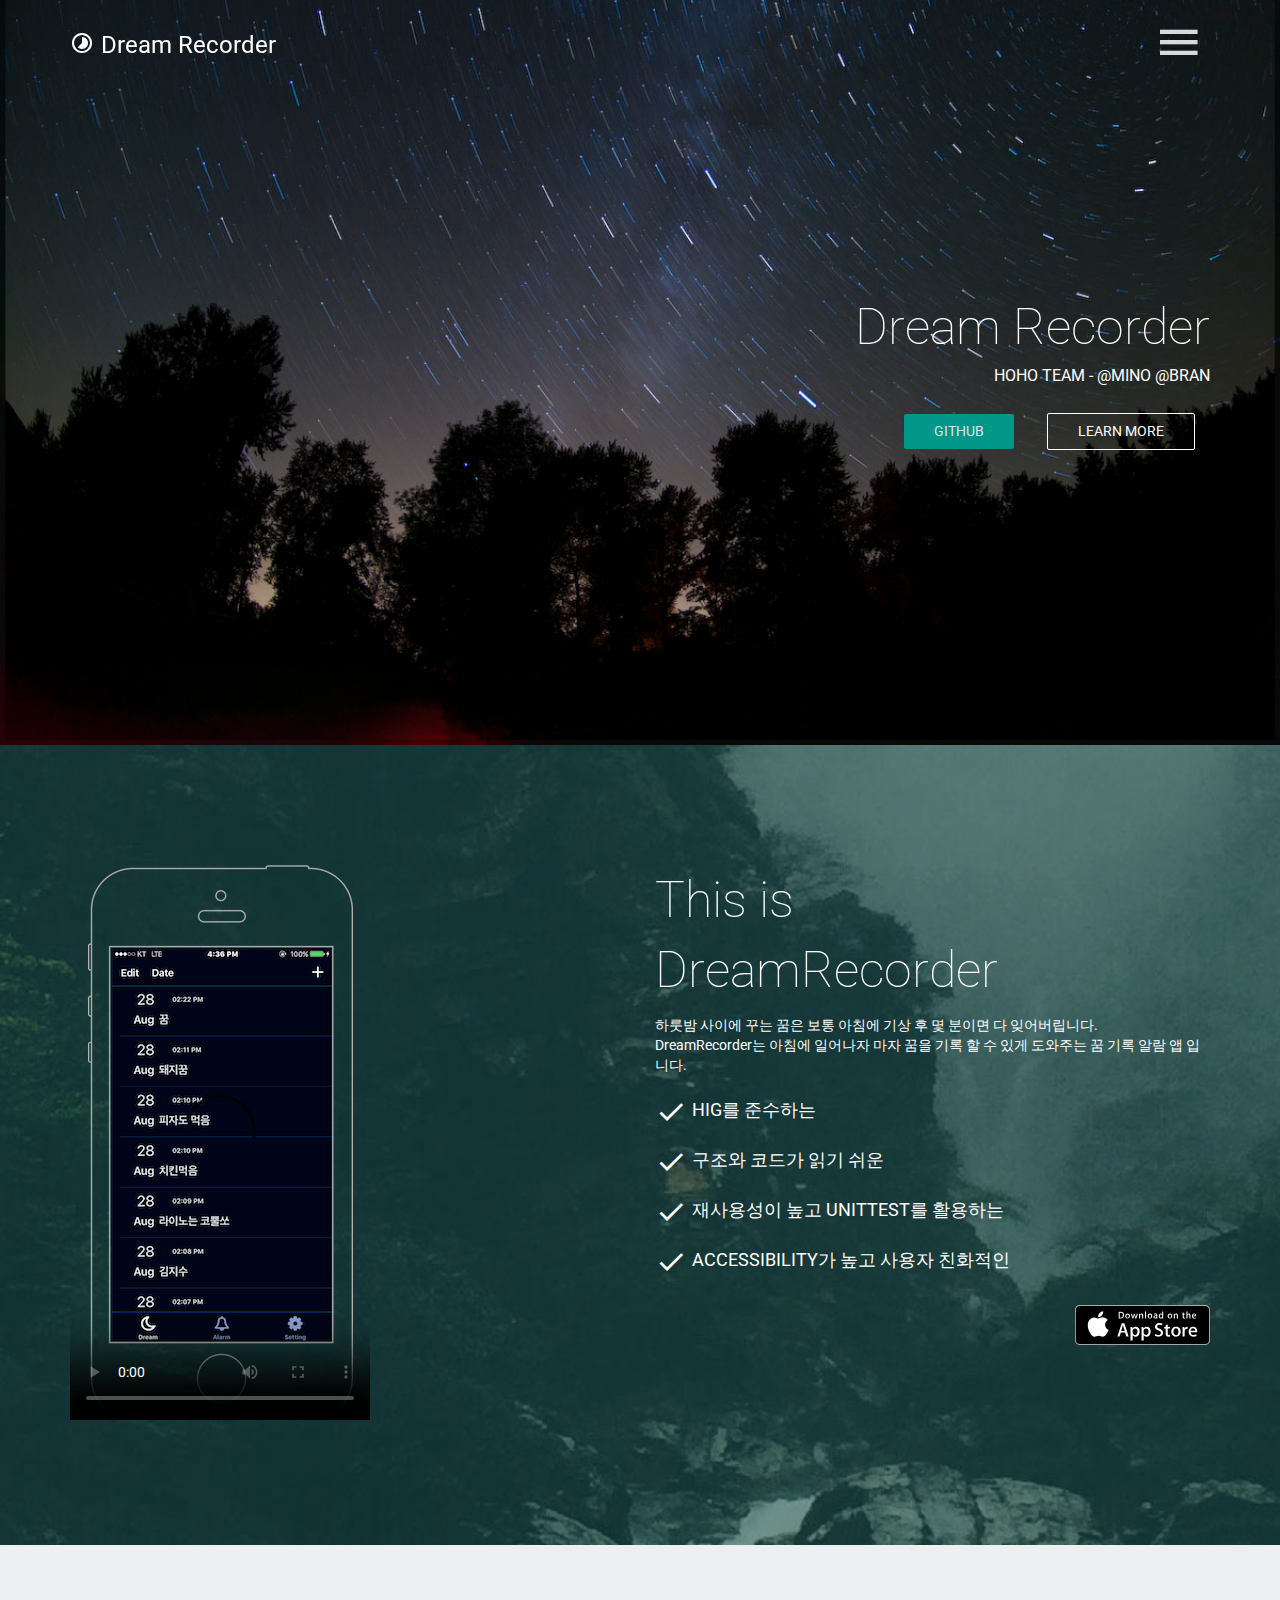
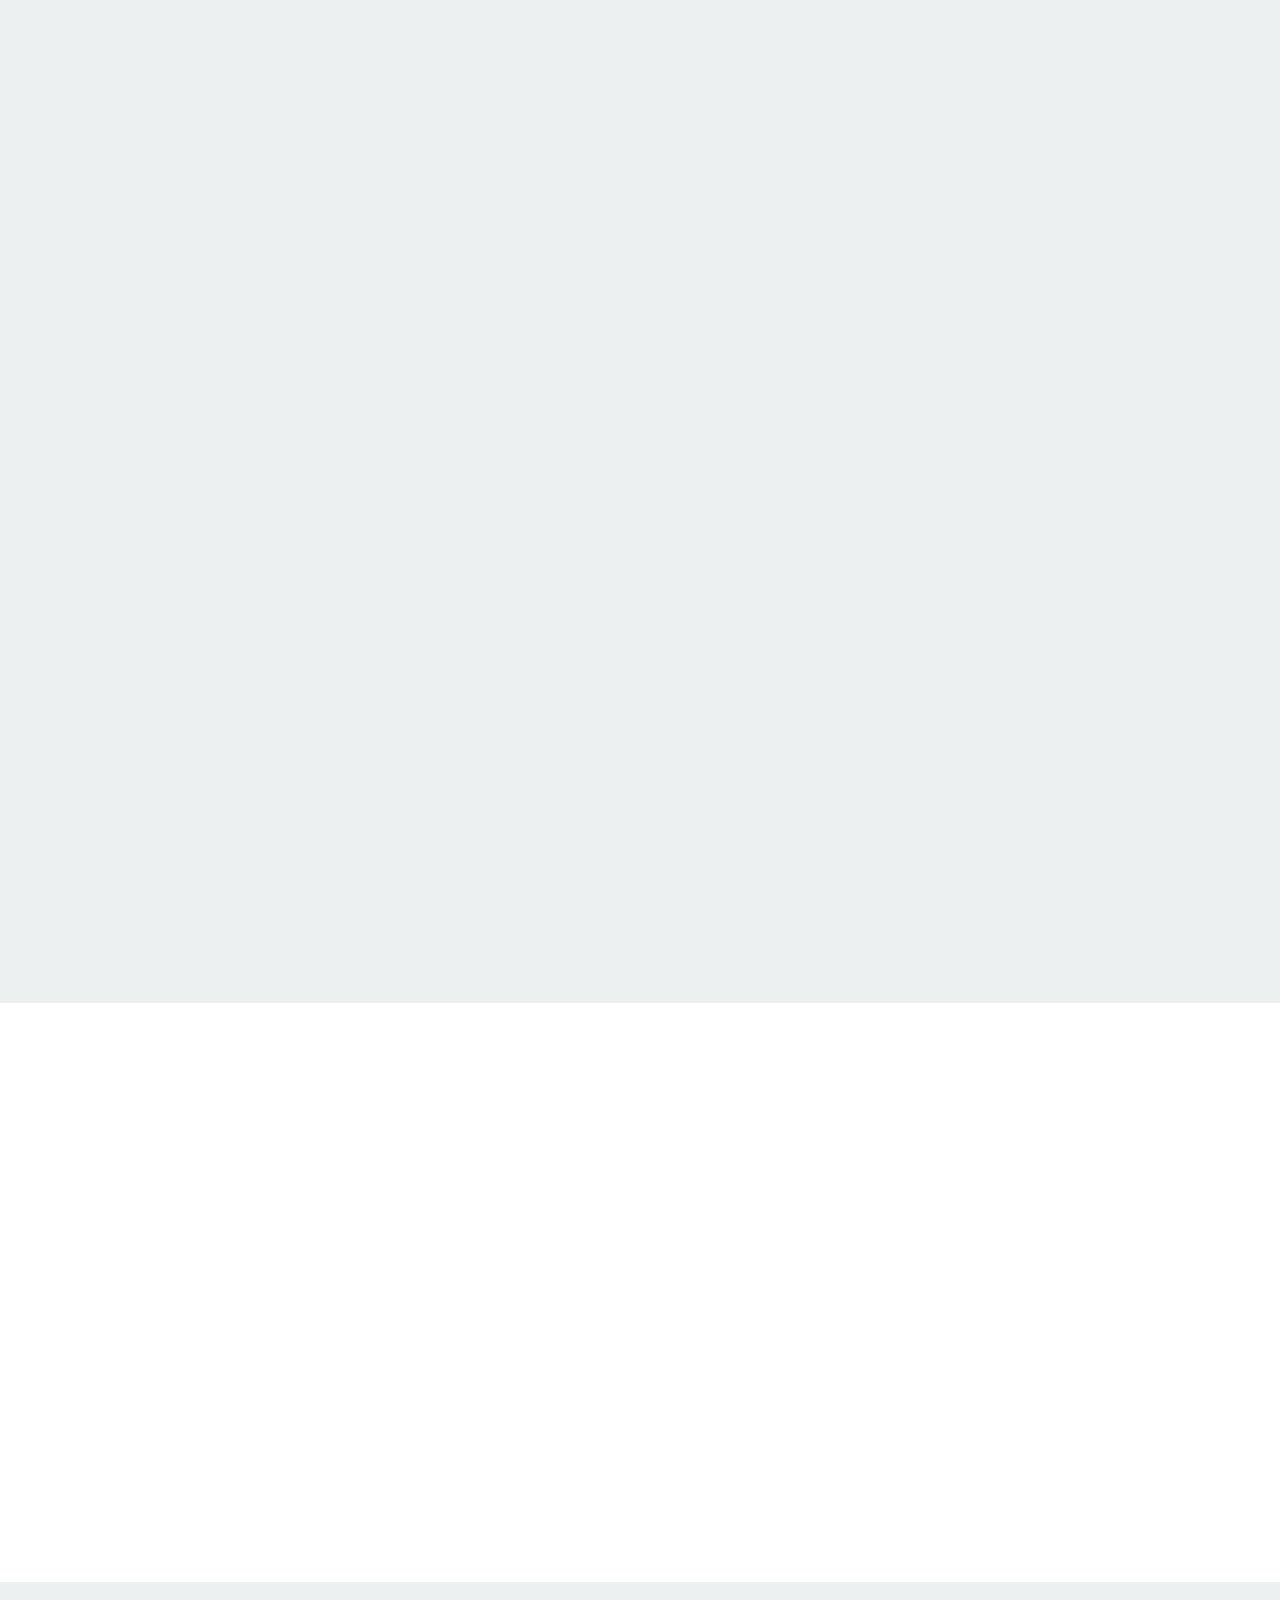
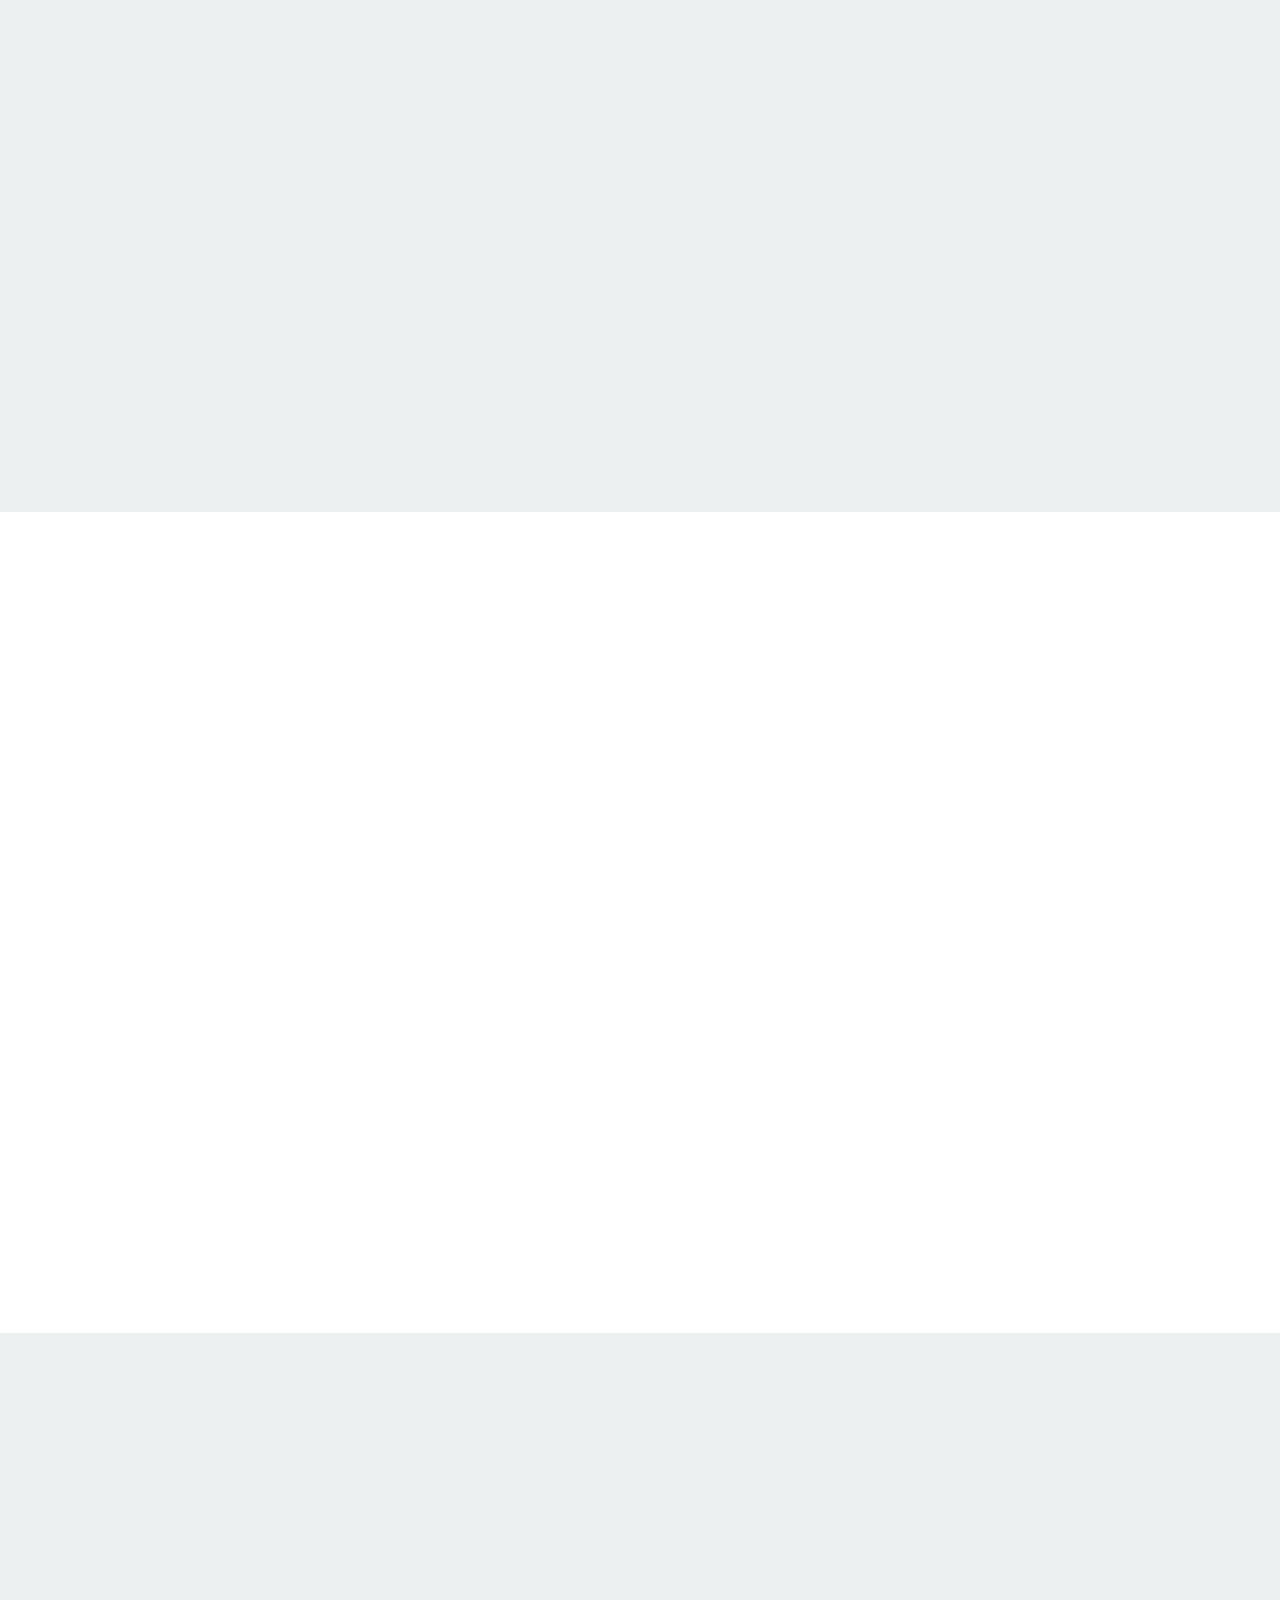
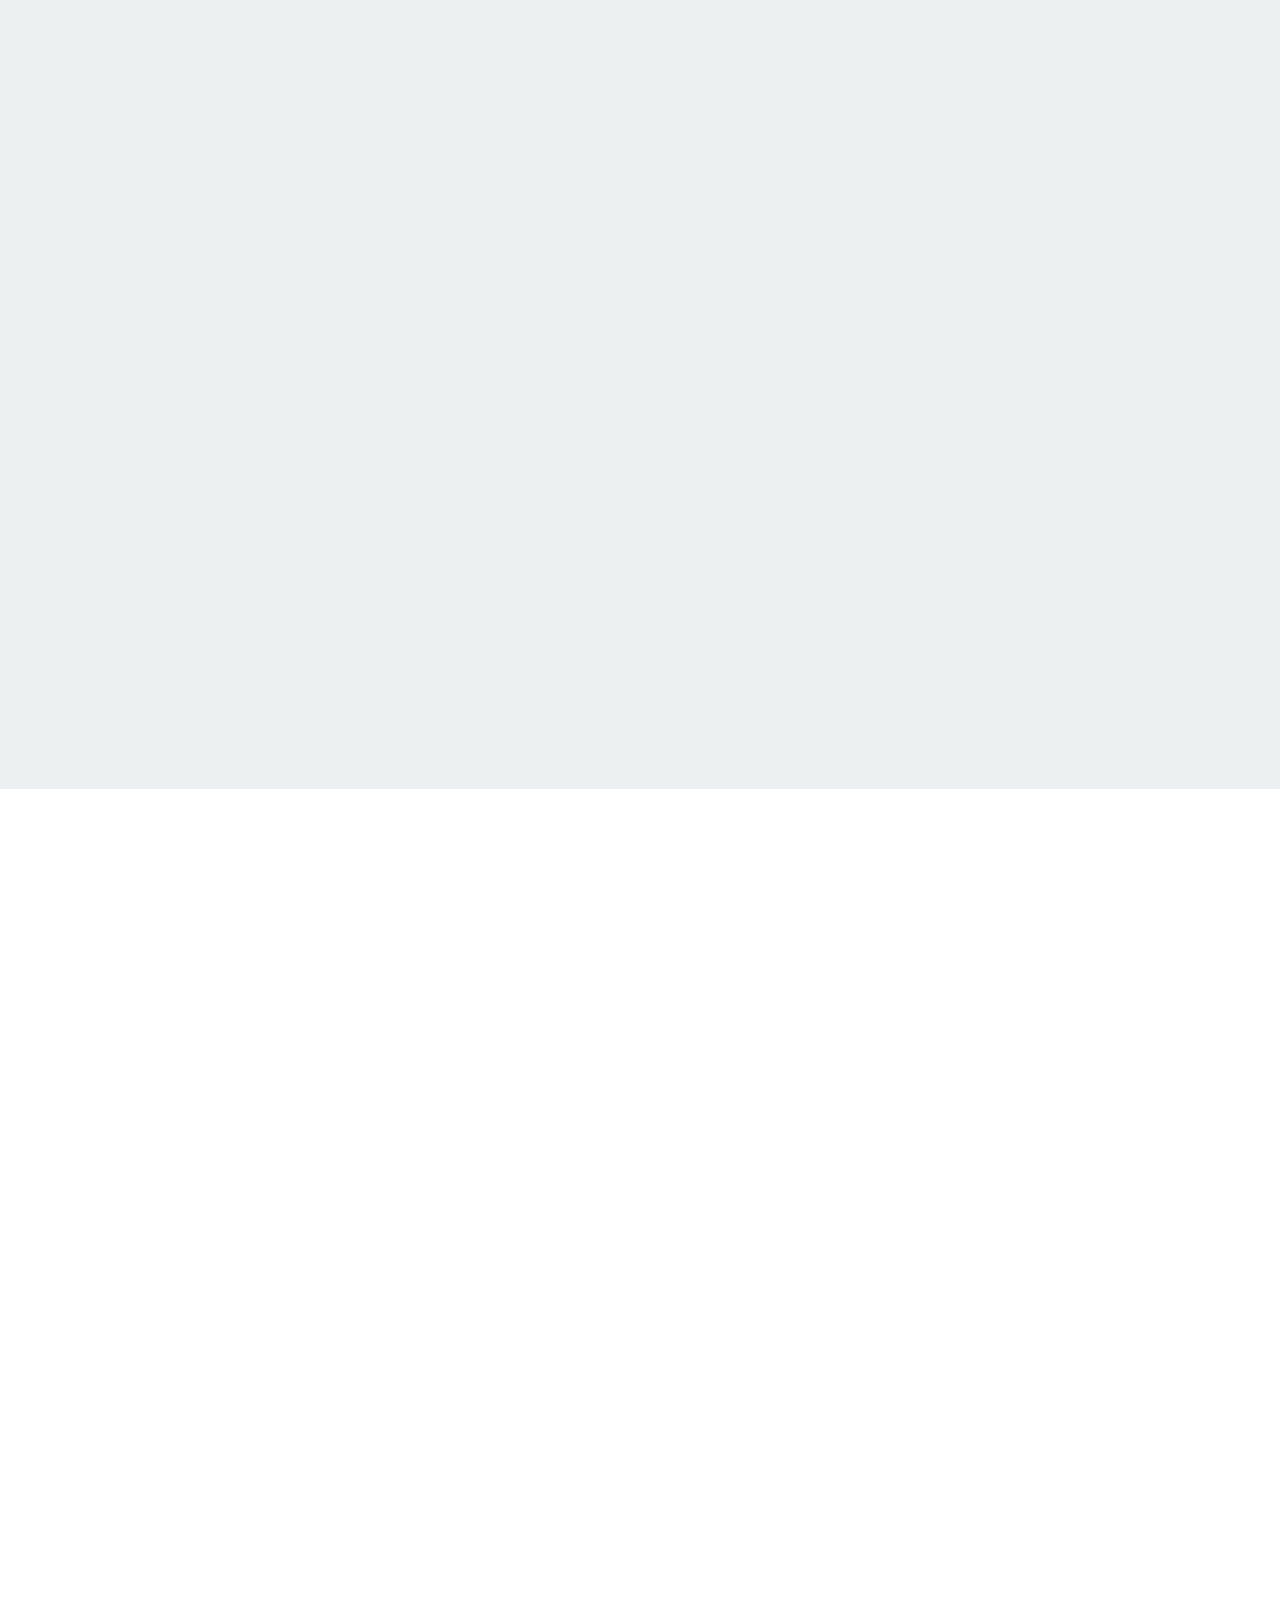
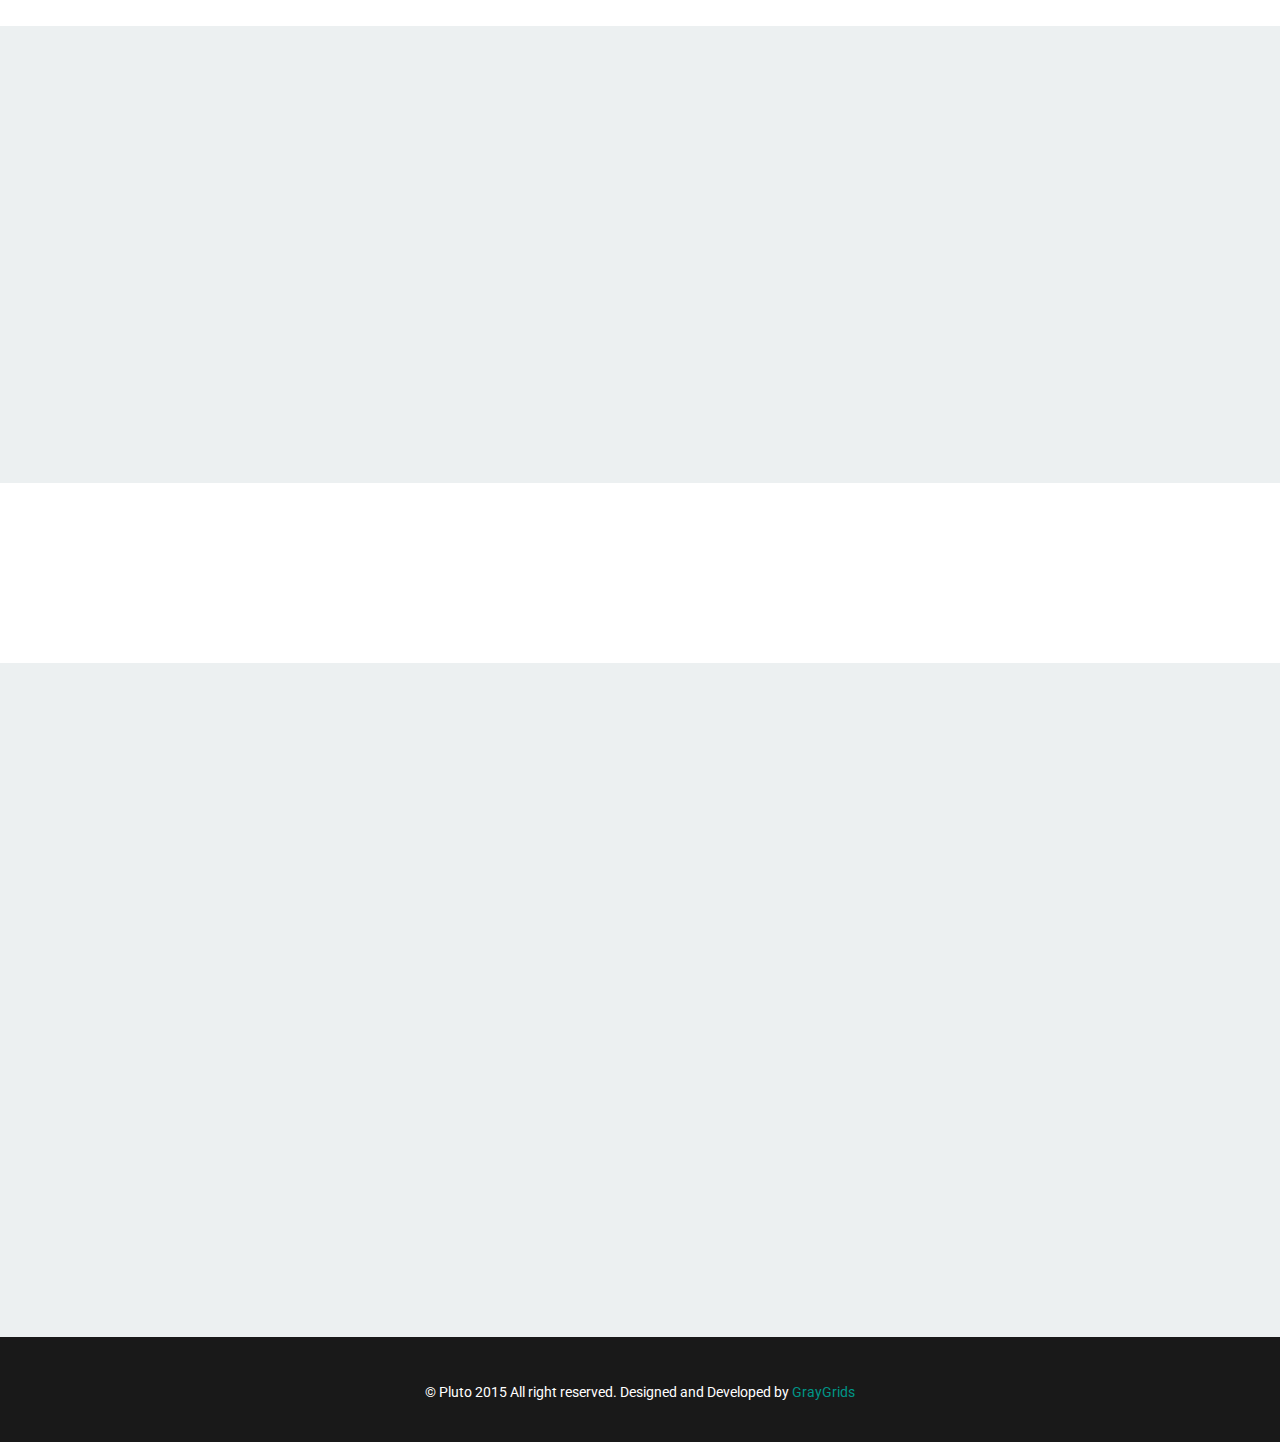
==== docs/index.html @ 38d1ad14 "docs 추가" ====
<!doctype html>
<html lang="en">

<head>
  <meta charset="utf-8">
  <meta name="description" content="Responsive Bootstrap Landing Page Template">
  <meta name="keywords" content="Bootstrap, Landing page, Template, Registration, Landing">
  <meta name="viewport" content="width=device-width, initial-scale=1, maximum-scale=1">
  <meta name="author" content="Grayrids">
  <title>Pluto - Material UI Inspired Bootstrap Template</title>

  <link href="css/bootstrap.min.css" rel="stylesheet">
  <!-- Font Awesome CSS -->
  <link rel="stylesheet" href="fonts/font-awesome.min.css" type="text/css" media="screen">
  <!-- Include roboto.css to use the Roboto web font, material.css to include the theme and ripples.css to style the ripple effect -->
  <link href="css/material.min.css" rel="stylesheet">
  <link href="css/ripples.min.css" rel="stylesheet">
  <link href="css/main.css" rel="stylesheet">
  <link href="css/responsive.css" rel="stylesheet">
  <link href="css/animate.min.css" rel="stylesheet">
</head>

<body>

<div class="navbar navbar-invers menu-wrap">
  <div class="navbar-header text-center">
    <a class="navbar-brand logo-right" href="javascript:void(0)"><i class="mdi-image-timelapse"></i>DreamRecorder</a>
  </div>
  <ul class="nav navbar-nav main-navigation">
    <li class="active"><a href="#home">Home</a></li>
    <li><a href="#features">Features</a></li>
    <li><a href="#why">Intro</a></li>
    <li><a href="#main-features">User Interface</a></li>
    <li><a href="#features">Design Pattern</a></li>
    <li><a href="#screenshot">Code Refactoring</a></li>
  </ul>
  <button class="close-button" id="close-button">Close Menu</button>
</div>

<div class="content-wrap">
  <header class="hero-area" id="home">

    <div class="container">
      <div class="col-md-12">

        <div class="navbar navbar-inverse sticky-navigation navbar-fixed-top" role="navigation" data-spy="affix" data-offset-top="200">
          <div class="container">
            <div class="navbar-header">
              <a class="logo-left " href="index.html"><i class="mdi-image-timelapse"></i>Dream Recorder</a>
            </div>
            <div class="navbar-right">
              <button class="menu-icon"  id="open-button">
                <i class="mdi-navigation-menu"></i>
              </button>
            </div>
          </div>
        </div>
      </div>
      <div class="contents text-right">
        <h1 class="wow fadeInRight" data-wow-duration="1000ms" data-wow-delay="300ms">Dream Recorder</h1>
        <p class="wow fadeInRight" data-wow-duration="1000ms" data-wow-delay="400ms">HoHo Team - @Mino @Bran</p>
        <a href="https://github.com/minomi/DreamRecorder" class="btn btn-lg btn-primary wow fadeInUp" data-wow-duration="1000ms" data-wow-delay="400ms">Github</a>
        <a href="#features" class="btn btn-lg btn-border wow fadeInUp" data-wow-duration="1000ms" data-wow-delay="500ms">Learn More</a>
      </div>
    </div>
  </header>

  <section id="why" class="section">
    <div class="container">

      <div class="row">

        <div class="col-md-6 col-sm-6 wow fadeInRight" data-wow-duration="1000ms" data-wow-delay="300ms">

          <video poster="img/features/img1.png" width="300" height="555" controls="controls">
            <source src="movie/DreamRecorderMovie.mp4" type="video/mp4" />
          </video>

        </div>

        <div class="col-md-6 col-sm-6 wow fadeInLeft" data-wow-duration="1000ms" data-wow-delay="300ms">
          <div class="pull-left content">
            <h2>This is<br>DreamRecorder</h2>
            <p>
              하룻밤 사이에 꾸는 꿈은 보통 아침에 기상 후 몇 분이면 다 잊어버립니다.<br>
              DreamRecorder는 아침에 일어나자 마자 꿈을 기록 할 수 있게 도와주는 꿈 기록 알람 앱 입니다.<br>
            </p>
            <ul class="list-item">
              <li><i class="mdi-action-done"></i>HIG를 준수하는</li>
              <li><i class="mdi-action-done"></i>구조와 코드가 읽기 쉬운</li>
              <li><i class="mdi-action-done"></i>재사용성이 높고 UnitTest를 활용하는</li>
              <li><i class="mdi-action-done"></i>Accessibility가 높고 사용자 친화적인</li>
              <!-- <li><i class="mdi-action-done"></i>Refreshing Designß</li> -->
            </ul>
            <br>
            <a href="javascript:void(0)"><img src="img/Download_on_the_App_Store_Badge_US-UK_135x40.svg" alt=""></a>
          </div>
        </div>
      </div>
    </div>
  </section>

  <section id="main-features" class="section main-feature-gray">
    <div class="container">

      <div class="row">
        <div class="col-md-6 col-sm-6 wow fadeInLeft" data-wow-duration="1000ms" data-wow-delay="300ms">
          <div class="feature-item">
            <h3 class="title-small">
              User Interface
            </h3>
            <h4> Peek and Pop </h4>
            <p>
              3D Touch를 통해 AlarmListViewController의 UITableView에 있는 UITableViewCell은 해당 내용을 일시적으로 보여줍니다.
            </p><br>
            <h4> Audio </h4>
            <p>
              번들로 제공되는 알람음 또는 사용자 미디어 파일을 알람 소리로 설정/재생 할 수 있습니다.
            </p><br>
            <h4> Data Entry </h4>
            <p>
              UITextField뿐만아니라 가능하면 UIDatePicker나 UITableView(아이템 리스트를 위한)를 제공합니다.
            </p><br>
            <h4> Feedback </h4>
            <p>
              꿈 기록간에 일정시간동안 오디오 입력이 없으면 사용자에게 일어날 일(음성 입력 중지)에 대해 알려줍니다.
            </p><br>
            <h4> Gesture </h4>
            <p>
              AlarmStateViewController에서는 UIPanGestureRecognizer를 활용하여 사용자가 한방향으로 Swipe를 할 경우에 UIViewController를 Dismiss시킵니다.
            </p><br>
            <h4> Navigation </h4>
            <p>
              독립된 꿈기록, 알람 그리고 설정페이지는 UITabbarController를 통해서 Flat navigation.
              꿈 자세히 보기나 알람 상태보기의 경우 UINavigationController를 통해서 Hierarchical navigation.
            </p><br>
            <h4> Settings </h4>
            <p>
              Audio와 Notification에 shortcuts을 SettingViewController에서 제공한다.
            </p>
          </div>
        </div>

        <div class="col-md-3 col-sm-3 wow fadeInRight" data-wow-duration="1000ms" data-wow-delay="300ms">
          <img src="img/userinterface/peekandpop.gif" class="img-responsive" alt="" width="200" height="100">
        </div>
        <div class="col-md-3 col-sm-3 wow fadeInRight" data-wow-duration="1000ms" data-wow-delay="300ms">
          <img src="img/userinterface/feedback.gif" class="img-responsive" alt="" width="200" height="100">
        </div>
        <div class="col-md-3 col-sm-3 wow fadeInRight" data-wow-duration="1000ms" data-wow-delay="300ms">
          <img src="img/userinterface/gesture.gif" class="img-responsive" alt="" width="200" height="100">
        </div>


      </div>

    </div>
  </section>

  <section id="main-features" class="section">
    <div class="container">

      <div class="row">
        <div class="col-md-3 col-sm-3 wow fadeInLeft" data-wow-duration="1000ms" data-wow-delay="300ms">
          <img src="img/extension/quickaction.gif" class="img-responsive" alt="" width="187" height="333">
        </div>
        <div class="col-md-3 col-sm-3 wow fadeInLeft" data-wow-duration="1000ms" data-wow-delay="300ms">
          <img src="img/extension/sharing.gif" class="img-responsive" alt="" width="187" height="333">
        </div>

        <div class="col-md-6 col-sm-6 wow fadeInRight" data-wow-duration="1000ms" data-wow-delay="300ms">
          <div class="feature-item">
            <h3 class="title-small">
              Extensions
            </h3>
            <h4> Home Screen Quick Actions </h4>
            <p>
              Home Screen Quick Action을 통해 다음 알람의 State창으로 바로 갈 수 있도록 합니다.
            </p><br>
            <h4> Widgets </h4>
            <p>
              Widgets을 통해서 최근 꿈 기록과 다음 알람까지의 남은 시간을 보여줍니다.
            </p><br>
            <h4> Sharing </h4>
            <p>
              Activity View를 통해 꿈 기록을 간편하게 공유가 가능합니다.
            </p>
          </div>
        </div>

      </div>

    </div>
  </section>

  <section id="main-features" class="section main-feature-gray">
    <div class="container">

      <div class="row">
        <div class="col-md-6 col-sm-6 wow fadeInLeft" data-wow-duration="1000ms" data-wow-delay="300ms">
          <div class="feature-item">
            <h3 class="title-small">
              Localizable & Accessibility
            </h3>
            <h4> Localizable </h4>
            <p>
              화면에 표기되는 Label들을 지역화(한국어, 영어, 일본어)를 지원함으로써 UX를 향상시킨다.
            </p><br>
            <h4> Accessibility </h4>
            <p>
              커스텀 뷰의 사용과 사용자가 빠르게 이해할 수 있도록 Accessibility의 접근을 허용/비허용하고 AccessibilityLabel을 설정한다.
            </p>
          </div>
        </div>

        <div class="col-md-3 col-sm-3 wow fadeInRight" data-wow-duration="1000ms" data-wow-delay="300ms">
          <img src="img/accessibility/localizable.gif" class="img-responsive" alt="">
        </div>
        <div class="col-md-3 col-sm-3 wow fadeInRight" data-wow-duration="1000ms" data-wow-delay="300ms">
          <img src="img/accessibility/accessibility_text.gif" class="img-responsive" alt="">
        </div>

      </div>

    </div>
  </section>

  <section id="features" class="section">
    <div class="container">
      <div class="section-header">
        <h1 class="section-title wow fadeInRight" data-wow-duration="1000ms" data-wow-delay="100ms">Design Pattern</h1>
        <h2 class="section-subtitle wow fadeInRight" data-wow-duration="1000ms" data-wow-delay="400ms">Dream Recorder에서는 대표적으로 MVC, 싱글톤, 델레게이트, 옵저버, Mediator, 프로토콜 패턴을 사용하고 있습니다.</h2>
      </div>
      <div class="row">

        <div class="col-md-4 col-sm-6 wow fadeInDown" data-wow-duration="1000ms" data-wow-delay="300ms">
          <div class="features">
            <div class="icon">
              <i class="mdi-action-settings"></i>
            </div>
            <div class="features-text">
              <h4>MVC 패턴</h4>
              <p>
                Cocoa Touch 프로그래밍에서 기본이 되는 MVC패턴을 사용하고 있습니다.
                MVC를 준수하기 위해 커스텀 UIView(MultiButton)를 Delegate를 통해 사용자의 반응에는 Controller가 처리할 수 있도록 하였습니다.
              </p>
            </div>
          </div>
        </div>


        <div class="col-md-4 col-sm-6 wow fadeInDown" data-wow-duration="1000ms" data-wow-delay="450ms">
          <div class="features">
            <div class="icon">
              <i class="mdi-action-done-all"></i>
            </div>
            <div class="features-text">
              <h4>싱글톤</h4>
              <p>
                자주 또는 앱 전반에 걸쳐 공용되는 인스턴스는 싱글톤으로 구현하였습니다.
                앱 전반에 걸쳐 영향을 끼치고 하나만 필요한 것: DreamDataStore, AlarmDataStore, AlarmScheduler, SoundManager.
              </p>
            </div>
          </div>
        </div>

        <div class="col-md-4 col-sm-6 wow fadeInDown" data-wow-duration="1000ms" data-wow-delay="550ms">
          <div class="features">
            <div class="icon">
              <i class="mdi-image-blur-linear"></i>
            </div>
            <div class="features-text">
              <h4>델레게이트</h4>
              <p>
                UIViewController간의 데이터 공유를 위해 델레게이트 패턴을 활용하였습니다.
                또한 커스텀 UIView에서 MVC패턴을 유지하기 위해 사용하였습니다.
                <br><br><br>
              </p>
            </div>
          </div>
        </div>


        <div class="col-md-4 col-sm-6 wow fadeInDown" data-wow-duration="1000ms" data-wow-delay="650ms">
          <div class="features">
            <div class="icon">
              <i class="mdi-communication-business"></i>
            </div>
            <div class="features-text">
              <h4>옵저버 패턴</h4>
              <p>
                애플의 싱글톤으로 만들어진 NotificationCenter를 통해 UIViewController와 DataStore의 결합을 느슨하게 합니다.(loosely coupled)
                또한 앱의 생애주기를 함께하여 싱글톤으로 만든 각각의 객체들의 결합도를 느슨하게 만들기 위해 사용하였습니다.
              </p>
            </div>
          </div>
        </div>


        <div class="col-md-4 col-sm-6 wow fadeInDown" data-wow-duration="1000ms" data-wow-delay="750ms">
          <div class="features">
            <div class="icon">
              <i class="mdi-action-favorite"></i>
            </div>
            <div class="features-text">
              <h4>Mediator 패턴</h4>
              <p>
                많은 수의 UIViewController에서는 중재자 역할을 하는 Manager들에게 적절한 메서드를 호출하도록 합니다.
                DreamListViewController, AlarmListViewController는 DB에 읽고 쓰는 법을 모르지만 각각의 DataStore가 중재해줍니다.
                중재역할을 하는 Manager는 앱의 생애주기를 함께하기 때문에 싱글톤으로 구현하였습니다.
                AlarmDataStore(DB접근), AlarmScheduler(UserNotification), SoundManager(AVPlayer).
              </p>
            </div>
          </div>
        </div>

        <div class="col-md-4 col-sm-6 wow fadeInDown" data-wow-duration="1000ms" data-wow-delay="850ms">
          <div class="features">
            <div class="icon">
              <i class="mdi-hardware-phonelink"></i>
            </div>
            <div class="features-text">
              <h4>Protocols 패턴 (Adapter)</h4>
              <p>
                UIViewController가 ThemeAppliable이란 프로토콜을 준수하면 UINavigationController와 해당 Controller의 View에 전체 테마를 적용할 수 있습니다.
              </p>
            </div>
          </div>
        </div>
      </div>
    </div>
  </section>

    <!-- Unit Test -->
      <!--<img src="../Desktop/codecoverage3.png" height="596" width="1522"/>-->

    <!-- Code Refactor -->
    <section id="other-features" class="section main-feature-gray">
      <div class="container">
        <div class="section-header">
          <h1 class="section-title wow fadeInRight" data-wow-duration="1000ms" data-wow-delay="300ms">Technique & Code Refactoring</h1>
          <h2 class="section-subtitle wow fadeInRight" data-wow-duration="1000ms" data-wow-delay="400ms">알람을 구현하기 위해 AVFoundation Framework, 다양한 App-Cycle에 대응하기 위해 Notification 사용했고, 사용자의 끊김 없고 빠른 app 구동을 위해 Dispatch를 활용했습니다  UserDefaults에 활용되는 Key, NotificationCenter에 UserInfo로 활용되는 Key등을 구조체로 만들어 오류가능성을 줄이고 유지보수를 쉽게 하였습니다.</h2>
          <br><br>
          <div class="row">
            <div class="col-md-3 col-sm-6 wow fadeInUp" data-wow-duration="1000ms" data-wow-delay="400ms">
              <div class="features-content">
                <div class=“icon>
                  Mino & Bran
                </div>
                <h3>Protocol 활용</h3>
                <p>틀을 제공하는 프로토콜과 Extension을 합하여 특정 클래스의 초기구현을 하여 코드라인을 줄였습니다.</p>
              </div>
            </div>
            <div class="col-md-3 col-sm-6 wow fadeInUp" data-wow-duration="1000ms" data-wow-delay="600ms">
              <div class="features-content">
                <div class="icon">
                  Mino & Bran
                </div>
                <h3>Extension 활용</h3>
                <p>Date, UIColor, UIFont 등 다양한 CocoaTouch 클래스들을 필요에 따라 Extension하여 사용하였습니다.</p>
              </div>
            </div>
            <div class="col-md-3 col-sm-6 wow fadeInUp" data-wow-duration="1000ms" data-wow-delay="800ms">
              <div class="features-content">
                <div class="icon">
                  Mino & Bran
                </div>
                <h3>String값 구조화</h3>
                <p>UserDefaults에 활용되는 Key, NotificationCenter에 UserInfo로 활용되는 Key등을 구조체로 만들어 오류가능성을 줄이고 유지보수를 쉽게 하였습니다.</p>
              </div>
            </div>
            <div class="col-md-3 col-sm-6 wow fadeInUp" data-wow-duration="1000ms" data-wow-delay="1000ms">
              <div class="features-content">
                <div class="icon">
                  Mino
                </div>
                <h3>Dispatch 활용<a href="https://github.com/minomi/DreamRecorder/issues/61">#61</a></h3>
                <p>꿈 데이터의 검색연산은 Main Queue 가 아닌 다른 Queue 에서 실행이 되야 합니다. DreamRecorder 에서는 Dispatch Queue를 활용해서 검색 연산을 background에서 실행했고, 사용자가 입력한 검색 키워드를 추적하기 위해서도 Dispatch api를 활용했습니다. </p>
              </div>
            </div>
            <div class="col-md-3 col-sm-6 wow fadeInUp" data-wow-duration="1000ms" data-wow-delay="1200ms">
              <div class="features-content">
                <div class="icon">
                  Mino & Bran
                </div>
                <h3>SQLite</h3>
                <p>디바이스에 데이터를 저장하기 위한 도구로 SQLite 를 사용했고 그 중 SQlite를 swift 언어로 래핑한 라이브러리, SQlite.swift를 사용했습니다. 팀 원 둘다 관계형데이터베이스를 공부해보고 싶어했고, SQlite 가 모바일 환경에서 많이 쓰이는 DBMS 이기 때문에 이번 프로젝트를 통해 연습해 보고 싶었습니다</p>
              </div>
            </div>

            <div class="col-md-3 col-sm-6 wow fadeInUp" data-wow-duration="1000ms" data-wow-delay="1400ms">
              <div class="features-content">
                <div class="icon">
                  Mino
                </div>
                <h3>Performance<a href="https://github.com/minomi/DreamRecorder/issues/62">#61</a></h3>
                <p> App의 Performance 와 memory 효율을 높히기 위해 많은 고민을 해봤습니다. 한번 화면에 보여진 꿈 데이터들이 다시 화면에 보여질때 DB Query를 최소화하기 위해 따로 cache 기능을 하는 클래스를 만들어 보았습니다. 그리고 꿈 검색시 Like Query 와 FTS (Full Text Search) 중 어떤것을 사용할 것인가에 대해 고만해봤습니다.</p>
              </div>
            </div>

            <div class="col-md-3 col-sm-6 wow fadeInUp" data-wow-duration="1000ms" data-wow-delay="1600ms">
              <div class="features-content">
                <div class="icon">
                  Bran
                </div>
                <h3>App LifeCycle을 고려한 알람 구현 <a href="https://github.com/minomi/DreamRecorder/issues/34">#34</a> <a href="https://github.com/minomi/DreamRecorder/issues/37">#37</a> </h3>
                <p>앱의 생명주기는 디바이스의 상태, 사용자의 반응 그리고 앱의 백그라운드 실행여부 등으로 달라집니다.</p>
                <p>AVPlayer의 Item이 끝까지 실행되었을 때 불리는 노티피케이션을 활용하여 seek메서드를 통해 재생시간 돌리는 방법과</p>
                <p>AVLooper를 통해서 지속적인 음악을 재생하며 KVO를 지원하는 loopCount를 관찰하는 것 중에 선택하였습니다.</p>
              </div>
            </div>

            <div class="col-md-3 col-sm-6 wow fadeInUp" data-wow-duration="1000ms" data-wow-delay="1800ms">
              <div class="features-content">
                <div class="icon">
                  Bran
                </div>
                <h3>UserNotification <a href="https://github.com/minomi/DreamRecorder/issues/73">#73</a> </h3>
                <p>알람의 정확성을 유지하는 방법으로 Alarm객체를 통해서 알람이 울리는 시간을 사용하지 않고 실재 발생하는 UserNotification을 통해 알람을 추적합니다.</p>
                <p>하지만 UserNotification의 pendingNotifications을 가져오는 메서드는 백그라운드 스레드에서 실행되어 completion을 통해 객채들을 반환합니다.</p>
                <p>이에 따라 Notification에 변화가 있으면 추적하여 업데이트할 경우에는 동기화에 신경을 써야했습니다.</p>
              </div>
            </div>

          </div>
        </div>
      </div>
    </section>

    <!-- Issue and Barrier -->
    <!--<section id="screenshot" class="section main-feature-gray">-->
      <!--<div class="container">-->
        <!--<div class="section-header">-->
          <!--<h1 class="section-title wow fadeInRight" data-wow-duration="1000ms" data-wow-delay="300ms">이슈 및 느낀점</h1>-->
          <!--<h2 class="section-subtitle wow fadeInRight" data-wow-duration="1000ms" data-wow-delay="400ms">굳 좝</h2>-->
        <!--</div>-->
      <!--</div>-->
    <!--</section>-->


        <!--<section id="cta">-->
          <!--<div class="container">-->
            <!--<div class="row text-center">-->
                <!--<h3 class="title-small wow bounce" data-wow-duration="1000ms" data-wow-delay="300ms">Join Us Today and Change Yourself</h3>-->
                 <!--<a href="javascript:void(0)" class="btn btn-lg btn-border">Sign Up</a>-->
              <!--</div>-->
          <!--</div>-->
        <!--</section>-->

    <!--<section id="testimonial" class="section">-->
      <!--<div class="container">-->
        <!--<div class="section-header text-center wow fadeInDown" data-wow-duration="1000ms" data-wow-delay="400ms">-->
          <!--<h1 class="section-title">What People Says</h1>-->
          <!--<h2 class="section-subtitle">Material UI Bootstrap APP and Business Template</h2>-->
        <!--</div>-->
        <!--<div class="row">-->
          <!--<div class="col-sm-8 col-sm-offset-2 wow fadeInUp" data-wow-duration="1000ms" data-wow-delay="400ms">-->
            <!--<div id="testimonial-carousel" class="carousel slide" data-ride="carousel">-->
              <!--&lt;!&ndash; Indicators &ndash;&gt;-->
              <!--<ol class="carousel-indicators">-->
                <!--<li data-target="#testimonial-carousel" data-slide-to="0" class="active"></li>-->
                <!--<li data-target="#testimonial-carousel" data-slide-to="1"></li>-->
                <!--<li data-target="#testimonial-carousel" data-slide-to="2"></li>-->
              <!--</ol>-->
              <!--<div class="carousel-inner">-->
                <!--<div class="item active text-center">-->
                  <!--<p>Lorem ipsum dolor sit amet, consectetur adipisicing elit, sed do eiusmod dolor sit amet, consectetur adipisicing elit, sed do eiusmod tempor incididunt ut labore et dolore magna aliqua. Ut enim ad minim veniam, quis nostrud</p>-->
                  <!--<div class="meta">-->
                    <!--<p>Web excutive <span><a href="http://wingthemes.com/">WingThemes</a></span></p>-->
                  <!--</div>-->
                <!--</div>-->
                <!--<div class="item text-center">-->
                  <!--<p>Lorem ipsum dolor sit amet, consectetur adipisicing elit, sed do eiusmod dolor sit amet, consectetur adipisicing elit, sed do eiusmod tempor incididunt ut labore et dolore magna aliqua. Ut enim ad minim veniam, quis nostrud</p>-->
                  <!--<div class="meta">-->
                    <!--<p>Web excutive <span><a href="http://graygrids.com/">GrayGrids</a></span></p>-->
                  <!--</div>-->
                <!--</div>-->
                <!--<div class="item text-center">-->
                  <!--<p>Lorem ipsum dolor sit amet, consectetur adipisicing elit, sed do eiusmod dolor sit amet, consectetur adipisicing elit, sed do eiusmod tempor incididunt ut labore et dolore magna aliqua. Ut enim ad minim veniam, quis nostrud</p>-->
                  <!--<div class="meta">-->
                    <!--<p>Web excutive <span><a href="http://landingbow.com/">LandinBow</a></span></p>-->
                  <!--</div>-->
                <!--</div>-->
              <!--</div>-->
            <!--</div>-->
          <!--</div>-->
        <!--</div>-->
      <!--</div>-->
    <!--</section>-->


    <!--<section id="counter" class="section">-->
      <!--<div class="container">-->
        <!--<div class="row">-->
          <!--<div class="col-md-3 col-sm-6 col-xs-12 wow fadeInLeft" data-wow-duration="1000ms" data-wow-delay="300ms">-->
            <!--<div class="counter-item">-->
              <!--<div class="icon">-->
                <!--<i class="mdi-action-get-app"></i>-->
              <!--</div>-->
              <!--<h3 class="timer">39000</h3>-->
              <!--<hr>-->
              <!--<h5>-->
                <!--Free Downloads-->
              <!--</h5>-->
            <!--</div>-->
          <!--</div>-->
          <!--<div class="col-md-3 col-sm-6 col-xs-12 wow fadeInLeft" data-wow-duration="1000ms" data-wow-delay="500ms">-->
            <!--<div class="counter-item">-->
              <!--<div class="icon">-->
                <!--<i class="mdi-action-face-unlock"></i>-->
              <!--</div>-->
              <!--<h3 class="timer">1046</h3>-->
              <!--<hr>-->
              <!--<h5>-->
                <!--Premium Users-->
              <!--</h5>-->
            <!--</div>-->
          <!--</div>-->
          <!--<div class="col-md-3 col-sm-6 col-xs-12 wow fadeInRight" data-wow-duration="1000ms" data-wow-delay="700ms">-->
            <!--<div class="counter-item">-->
              <!--<div class="icon">-->
                <!--<i class="mdi-action-grade"></i>-->
              <!--</div>-->
              <!--<h3 class="timer">6345</h3>-->
              <!--<hr>-->
              <!--<h5>-->
                <!--Five Start Reviews-->
              <!--</h5>-->
            <!--</div>-->
          <!--</div>-->
          <!--<div class="col-md-3 col-sm-6 col-xs-12 wow fadeInRight" data-wow-duration="1000ms" data-wow-delay="900ms">-->
            <!--<div class="counter-item">-->
              <!--<div class="icon">-->
                <!--<i class="mdi-action-trending-up"></i>-->
              <!--</div>-->
              <!--<h3 class="timer">18325</h3>-->
              <!--<hr>-->
              <!--<h5>-->
                <!--Active Installs-->
              <!--</h5>-->
            <!--</div>-->
          <!--</div>-->
        <!--</div>-->
      <!--</div>-->
    <!--</section>-->

  <section id="screenshot" class="section">
    <div class="container">
      <div class="section-header">
        <h1 class="section-title wow fadeInRight" data-wow-duration="1000ms" data-wow-delay="300ms">Increase UnitTest Coverage</h1>
        <h2 class="section-subtitle wow fadeInRight" data-wow-duration="1000ms" data-wow-delay="400ms"> 앞으로 해야할 일</h2>
      </div>

      <div class="col-md-4 col-sm-6 wow fadeInDown" data-wow-duration="1000ms" data-wow-delay="750ms">
        <p><img src="img/coderefactor/codecoverage.png" width="600" height="500" align="middle">
      </div>

    </div>
  </section>

    <section id="clients" class="section main-feature-gray">
      <div class="container">

        <div class="section-header text-center">
          <h1 class="section-title wow fadeInDown" data-wow-duration="1000ms" data-wow-delay="300ms">Spec</h1>
          <h2 class="section-subtitle wow fadeInDown" data-wow-duration="1000ms" data-wow-delay="600ms">Swift3.0, SQLite, SQLite.swift, Clova Speech Recognizer</h2>
        </div>
        <div class="row">
          <div class="col-md-3 col-sm-3 wow fadeInUp" data-wow-duration="1000ms" data-wow-delay="500ms">
            <div class="client-item-wrapper">
              <img src="img/clients/swift.png" width="140" height="140" alt="">
            </div>
          </div>
          <div class="col-md-3 col-sm-3 wow fadeInUp" data-wow-duration="1000ms" data-wow-delay="300ms">
            <div class="client-item-wrapper">
              <img src="img/clients/sqlite.png" alt="">
            </div>
          </div>
          <div class="col-md-3 col-sm-3 wow fadeInUp" data-wow-duration="1000ms" data-wow-delay="900ms">
            <div class="client-item-wrapper">
              <img src="img/clients/sqliteswift.png" width="140" height="140" alt="">
            </div>
          </div>
          <div class="col-md-3 col-sm-3 wow fadeInUp" data-wow-duration="1000ms" data-wow-delay="900ms">
            <div class="client-item-wrapper">
              <img src="https://developers.naver.com/inc/devcenter/images/clova_thumbnail_1200x630.png"  width="140" height="140" alt="">
            </div>
          </div>
        </div>
      </div>
    </section>

    <section class="section">

    </section>

    <section id="contact" class="section">
      <div class="container">
        <div class="row">
          <div class="col-md-6 wow fadeInLeft" data-wow-duration="1000ms" data-wow-delay="300ms">
            <h2 class="section-title">Bran</h2>
            <div class="row">
              <div class="col-md-6 col-sm-6">
                <div class="info">
                  <div class="icon">
                    <i class="mdi-maps-map"></i>
                  </div>
                  <h4>Location</h4>
                  <p>Ansan Korea</p>
                </div>
              </div>
              <div class="col-md-6 col-sm-6">
                <div class="info">
                  <div class="icon">
                    <i class="mdi-content-mail"></i>
                  </div>
                  <h4>Email</h4>
                  <p>synecticle@gmail.com</p>
                </div>
              </div>
              <div class="clear"></div>
              <div class="col-md-6 col-sm-6">
                <div class="info">
                  <div class="icon">
                    <i class="mdi-action-settings-phone"></i>
                  </div>
                  <h4>Phone Number</h4>
                  <p>010 4442 5123</p>
                </div>
              </div>
              <div class="col-md-6 col-sm-6">
                <div class="info">
                  <div class="icon">
                    <i class="mdi-action-thumb-up"></i>
                  </div>
                  <h4>Github</h4>
                  <p><a href="https://github.com/YoonJuHo">YoonJuHo</a></p>
                </div>
              </div>
            </div>
          </div>

          <div class="col-md-6 wow fadeInLeft" data-wow-duration="1000ms" data-wow-delay="300ms">
            <h2 class="section-title">Mino</h2>
            <div class="row">
              <div class="col-md-6 col-sm-6">
                <div class="info">
                  <div class="icon">
                    <i class="mdi-maps-map"></i>
                  </div>
                  <h4>Location</h4>
                  <p>Seoul, Korea</p>
                </div>
              </div>
              <div class="col-md-6 col-sm-6">
                <div class="info">
                  <div class="icon">
                    <i class="mdi-content-mail"></i>
                  </div>
                  <h4>Email</h4>
                  <p>5minhominho@gmail.com</p>
                </div>
              </div>
              <div class="clear"></div>
              <div class="col-md-6 col-sm-6">
                <div class="info">
                  <div class="icon">
                    <i class="mdi-action-settings-phone"></i>
                  </div>
                  <h4>Phone Number</h4>
                  <p>010 4446 0032</p>
                </div>
              </div>
              <div class="col-md-6 col-sm-6">
                <div class="info">
                  <div class="icon">
                    <i class="mdi-action-thumb-up"></i>
                  </div>
                  <h4>Github</h4>
                  <p><a href="https://github.com/minomi">minomi</a></p>
                </div>
              </div>
            </div>
          </div>
          <!--<div class="col-md-6 wow fadeInRight" data-wow-duration="1000ms" data-wow-delay="300ms">-->
            <!--<h2 class="section-title">Love to Hear From You</h2>-->
            <!--<div>-->
              <!--<h3><a rel="nofollow" href="">You are Using Free Version, Purchase Full Version to Get All Elements/Pages</a></h3>-->
              <!--<a rel="nofollow" href="https://rebrand.ly/gg-pluto-purchase" class="btn btn-larg btn-primary">Purchase Now</a>-->
            <!--</div>-->
          <!--</div>-->
        </div>
      </div>
    </section>

    <!--<div class="map-area">-->
      <!--<div class="map">-->
<!--<iframe src="https://www.google.com/maps/embed?pb=!1m18!1m12!1m3!1d6853.31334931688!2d149.5710983929677!3d-33.43399308961885!2m3!1f0!2f0!3f0!3m2!1i1024!2i768!4f13.1!3m3!1m2!1s0x0000000000000000%3A0x63680231a1016da2!2sWestern+Region+Academy+of+Sport!5e0!3m2!1sen!2sbd!4v1436826340086" width="100%" height="400" frameborder="0" style="border:0" allowfullscreen></iframe>-->
       <!--</div>-->
    <!--</div>-->

    <!--<section id="footer">-->
      <!--<div class="container">-->
        <!--<div class="container">-->
          <!--<div class="row">-->
            <!--<div class="col-md-3 col-sm-6 col-xs-12">-->
              <!--<h3>Products</h3>-->
              <!--<ul>-->
                <!--<li><a href="http://wingthemes.com/">WingThemes</a>-->
                <!--</li>-->
                <!--<li><a href="http://graygrids.com/">Graygrids</a>-->
                <!--</li>-->
                <!--<li><a href="http://wpbean.com/">WPBean</a>-->
                <!--</li>-->
                <!--<li><a href="http://landingbow.com/">Landingbow</a>-->
                <!--</li>-->
                <!--<li><a href="http://freebiescircle.com/">FreebiesCicle</a>-->
                <!--</li>-->
              <!--</ul>-->
            <!--</div>-->
            <!--<div class="col-md-3 col-sm-6 col-xs-12">-->
              <!--<h3>FAQs</h3>-->
              <!--<ul>-->
                <!--<li><a href="#">Why choose us?</a>-->
                <!--</li>-->
                <!--<li><a href="#">Where we are?</a>-->
                <!--</li>-->
                <!--<li><a href="#">Fees</a>-->
                <!--</li>-->
                <!--<li><a href="#">Guarantee</a>-->
                <!--</li>-->
                <!--<li><a href="#">Discount</a>-->
                <!--</li>-->
              <!--</ul>-->
            <!--</div>-->
            <!--<div class="col-md-3 col-sm-6 col-xs-12">-->
              <!--<h3>About</h3>-->
              <!--<ul>-->
                <!--<li><a href="#">Career</a>-->
                <!--</li>-->
                <!--<li><a href="#">Partners</a>-->
                <!--</li>-->
                <!--<li><a href="#">Team</a>-->
                <!--</li>-->
                <!--<li><a href="#">Clients</a>-->
                <!--</li>-->
                <!--<li><a href="#">Contact</a>-->
                <!--</li>-->
              <!--</ul>-->
            <!--</div>-->
            <!--<div class="col-md-3 col-sm-6 col-xs-12">-->
              <!--<h3>Find us on</h3>-->
              <!--<a class="social" href="#" target="_blank"><i class="fa fa-facebook"></i></a>-->
              <!--<a class="social" href="#" target="_blank"><i class="fa fa-twitter"></i></a>-->
              <!--<a class="social" href="#" target="_blank"><i class="fa fa-google-plus"></i></a>-->
            <!--</div>-->
          <!--</div>-->
        <!--</div>-->
      <!--</div>-->
      <!--&lt;!&ndash; Go to Top Link &ndash;&gt;-->
      <!--<a href="#home" class="btn btn-primary back-to-top">-->
      <!--<i class=" mdi-hardware-keyboard-arrow-up"></i>-->
      <!--</a>-->
    <!--</section>-->

    <section id="copyright">
      <div class="container">
        <div class="row">
          <div class="col-md-12">
            <p class="copyright-text">
             © Pluto 2015 All right reserved. Designed and Developed by
              <a rel="nofollow" href="http://graygrids.com/">
                GrayGrids
              </a>
            </p>
          </div>
        </div>
      </div>
    </section>
    </div>


    <script src="js/jquery-2.1.4.min.js"></script>
    <script src="js/bootstrap.min.js"></script>
    <script src="js/ripples.min.js"></script>
    <script src="js/material.min.js"></script>
    <script src="js/wow.js"></script>
    <script src="js/jquery.mmenu.min.all.js"></script>
    <script src="js/count-to.js"></script>
    <script src="js/jquery.inview.min.js"></script>
    <script src="js/classie.js"></script>
    <script src="js/jquery.nav.js"></script>
    <script src="js/smooth-on-scroll.js"></script>
    <script src="js/smooth-scroll.js"></script>
    <script src="js/main.js"></script>



    <script>
        $(document).ready(function() {
            // This command is used to initialize some elements and make them work properly
            $.material.init();
        });
    </script>

  </body>

</html>
---- docs/css/material.min.css ----
@font-face{font-family:Material-Design-Icons;src:url(../fonts/Material-Design-Icons.eot?3ocs8m);src:url(../fonts/Material-Design-Icons.eot?#iefix3ocs8m) format('embedded-opentype'),url(../fonts/Material-Design-Icons.woff?3ocs8m) format('woff'),url(../fonts/Material-Design-Icons.ttf?3ocs8m) format('truetype'),url(../fonts/Material-Design-Icons.svg?3ocs8m#Material-Design-Icons) format('svg')}[class^=mdi-],[class*=mdi-]{speak:none;display:inline-block;font:normal normal normal 24px/1 'Material-Design-Icons';text-rendering:auto;-webkit-font-smoothing:antialiased;-moz-osx-font-smoothing:grayscale;-webkit-transform:translate(0,0);-ms-transform:translate(0,0);transform:translate(0,0)}[class^=mdi-]:before,[class*=mdi-]:before{display:inline-block;speak:none;text-decoration:inherit}[class^=mdi-].pull-left,[class*=mdi-].pull-left{margin-right:.3em}[class^=mdi-].pull-right,[class*=mdi-].pull-right{margin-left:.3em}[class^=mdi-].mdi-lg:before,[class*=mdi-].mdi-lg:before,[class^=mdi-].mdi-lg:after,[class*=mdi-].mdi-lg:after{font-size:1.33333333em;line-height:.75em;vertical-align:-15%}[class^=mdi-].mdi-2x:before,[class*=mdi-].mdi-2x:before,[class^=mdi-].mdi-2x:after,[class*=mdi-].mdi-2x:after{font-size:2em}[class^=mdi-].mdi-3x:before,[class*=mdi-].mdi-3x:before,[class^=mdi-].mdi-3x:after,[class*=mdi-].mdi-3x:after{font-size:3em}[class^=mdi-].mdi-4x:before,[class*=mdi-].mdi-4x:before,[class^=mdi-].mdi-4x:after,[class*=mdi-].mdi-4x:after{font-size:4em}[class^=mdi-].mdi-5x:before,[class*=mdi-].mdi-5x:before,[class^=mdi-].mdi-5x:after,[class*=mdi-].mdi-5x:after{font-size:5em}[class^=mdi-device-signal-cellular-]:after,[class^=mdi-device-battery-]:after,[class^=mdi-device-battery-charging-]:after,[class^=mdi-device-signal-cellular-connected-no-internet-]:after,[class^=mdi-device-signal-wifi-]:after,[class^=mdi-device-signal-wifi-statusbar-not-connected]:after,.mdi-device-network-wifi:after{opacity:.3;position:absolute;left:0;top:0;z-index:1;display:inline-block;speak:none;text-decoration:inherit}[class^=mdi-device-signal-cellular-]:after{content:"\e758"}[class^=mdi-device-battery-]:after{content:"\e735"}[class^=mdi-device-battery-charging-]:after{content:"\e733"}[class^=mdi-device-signal-cellular-connected-no-internet-]:after{content:"\e75d"}[class^=mdi-device-signal-wifi-]:after,.mdi-device-network-wifi:after{content:"\e765"}[class^=mdi-device-signal-wifi-statusbasr-not-connected]:after{content:"\e8f7"}.mdi-device-signal-cellular-off:after,.mdi-device-signal-cellular-null:after,.mdi-device-signal-cellular-no-sim:after,.mdi-device-signal-wifi-off:after,.mdi-device-signal-wifi-4-bar:after,.mdi-device-signal-cellular-4-bar:after,.mdi-device-battery-alert:after,.mdi-device-signal-cellular-connected-no-internet-4-bar:after,.mdi-device-battery-std:after,.mdi-device-battery-full .mdi-device-battery-unknown:after{content:""}.mdi-fw{width:1.28571429em;text-align:center}.mdi-ul{padding-left:0;margin-left:2.14285714em;list-style-type:none}.mdi-ul>li{position:relative}.mdi-li{position:absolute;left:-2.14285714em;width:2.14285714em;top:.14285714em;text-align:center}.mdi-li.mdi-lg{left:-1.85714286em}.mdi-border{padding:.2em .25em .15em;border:solid .08em #eee;border-radius:.1em}.mdi-spin{-webkit-animation:mdi-spin 2s infinite linear;animation:mdi-spin 2s infinite linear;-webkit-transform-origin:50% 50%;-ms-transform-origin:50% 50%;transform-origin:50% 50%}.mdi-pulse{-webkit-animation:mdi-spin 1s steps(8) infinite;animation:mdi-spin 1s steps(8) infinite;-webkit-transform-origin:50% 50%;-ms-transform-origin:50% 50%;transform-origin:50% 50%}@-webkit-keyframes mdi-spin{0%{-webkit-transform:rotate(0deg);transform:rotate(0deg)}100%{-webkit-transform:rotate(359deg);transform:rotate(359deg)}}@keyframes mdi-spin{0%{-webkit-transform:rotate(0deg);transform:rotate(0deg)}100%{-webkit-transform:rotate(359deg);transform:rotate(359deg)}}.mdi-rotate-90{filter:progid:DXImageTransform.Microsoft.BasicImage(rotation=1);-webkit-transform:rotate(90deg);-ms-transform:rotate(90deg);transform:rotate(90deg)}.mdi-rotate-180{filter:progid:DXImageTransform.Microsoft.BasicImage(rotation=2);-webkit-transform:rotate(180deg);-ms-transform:rotate(180deg);transform:rotate(180deg)}.mdi-rotate-270{filter:progid:DXImageTransform.Microsoft.BasicImage(rotation=3);-webkit-transform:rotate(270deg);-ms-transform:rotate(270deg);transform:rotate(270deg)}.mdi-flip-horizontal{filter:progid:DXImageTransform.Microsoft.BasicImage(rotation=0,mirror=1);-webkit-transform:scale(-1,1);-ms-transform:scale(-1,1);transform:scale(-1,1)}.mdi-flip-vertical{filter:progid:DXImageTransform.Microsoft.BasicImage(rotation=2,mirror=1);-webkit-transform:scale(1,-1);-ms-transform:scale(1,-1);transform:scale(1,-1)}:root .mdi-rotate-90,:root .mdi-rotate-180,:root .mdi-rotate-270,:root .mdi-flip-horizontal,:root .mdi-flip-vertical{-webkit-filter:none;filter:none}.mdi-stack{position:relative;display:inline-block;width:2em;height:2em;line-height:2em;vertical-align:middle}.mdi-stack-1x,.mdi-stack-2x{position:absolute;left:0;width:100%;text-align:center}.mdi-stack-1x{line-height:inherit}.mdi-stack-2x{font-size:2em}.mdi-inverse{color:#fff}.mdi-action-3d-rotation:before{content:"\e600"}.mdi-action-accessibility:before{content:"\e601"}.mdi-action-account-balance-wallet:before{content:"\e602"}.mdi-action-account-balance:before{content:"\e603"}.mdi-action-account-box:before{content:"\e604"}.mdi-action-account-child:before{content:"\e605"}.mdi-action-account-circle:before{content:"\e606"}.mdi-action-add-shopping-cart:before{content:"\e607"}.mdi-action-alarm-add:before{content:"\e608"}.mdi-action-alarm-off:before{content:"\e609"}.mdi-action-alarm-on:before{content:"\e60a"}.mdi-action-alarm:before{content:"\e60b"}.mdi-action-android:before{content:"\e60c"}.mdi-action-announcement:before{content:"\e60d"}.mdi-action-aspect-ratio:before{content:"\e60e"}.mdi-action-assessment:before{content:"\e60f"}.mdi-action-assignment-ind:before{content:"\e610"}.mdi-action-assignment-late:before{content:"\e611"}.mdi-action-assignment-return:before{content:"\e612"}.mdi-action-assignment-returned:before{content:"\e613"}.mdi-action-assignment-turned-in:before{content:"\e614"}.mdi-action-assignment:before{content:"\e615"}.mdi-action-autorenew:before{content:"\e616"}.mdi-action-backup:before{content:"\e617"}.mdi-action-book:before{content:"\e618"}.mdi-action-bookmark-outline:before{content:"\e619"}.mdi-action-bookmark:before{content:"\e61a"}.mdi-action-bug-report:before{content:"\e61b"}.mdi-action-cached:before{content:"\e61c"}.mdi-action-check-circle:before{content:"\e61d"}.mdi-action-class:before{content:"\e61e"}.mdi-action-credit-card:before{content:"\e61f"}.mdi-action-dashboard:before{content:"\e620"}.mdi-action-delete:before{content:"\e621"}.mdi-action-description:before{content:"\e622"}.mdi-action-dns:before{content:"\e623"}.mdi-action-done-all:before{content:"\e624"}.mdi-action-done:before{content:"\e625"}.mdi-action-event:before{content:"\e626"}.mdi-action-exit-to-app:before{content:"\e627"}.mdi-action-explore:before{content:"\e628"}.mdi-action-extension:before{content:"\e629"}.mdi-action-face-unlock:before{content:"\e62a"}.mdi-action-favorite-outline:before{content:"\e62b"}.mdi-action-favorite:before{content:"\e62c"}.mdi-action-find-in-page:before{content:"\e62d"}.mdi-action-find-replace:before{content:"\e62e"}.mdi-action-flip-to-back:before{content:"\e62f"}.mdi-action-flip-to-front:before{content:"\e630"}.mdi-action-get-app:before{content:"\e631"}.mdi-action-grade:before{content:"\e632"}.mdi-action-group-work:before{content:"\e633"}.mdi-action-help:before{content:"\e634"}.mdi-action-highlight-remove:before{content:"\e635"}.mdi-action-history:before{content:"\e636"}.mdi-action-home:before{content:"\e637"}.mdi-action-https:before{content:"\e638"}.mdi-action-info-outline:before{content:"\e639"}.mdi-action-info:before{content:"\e63a"}.mdi-action-input:before{content:"\e63b"}.mdi-action-invert-colors:before{content:"\e63c"}.mdi-action-label-outline:before{content:"\e63d"}.mdi-action-label:before{content:"\e63e"}.mdi-action-language:before{content:"\e63f"}.mdi-action-launch:before{content:"\e640"}.mdi-action-list:before{content:"\e641"}.mdi-action-lock-open:before{content:"\e642"}.mdi-action-lock-outline:before{content:"\e643"}.mdi-action-lock:before{content:"\e644"}.mdi-action-loyalty:before{content:"\e645"}.mdi-action-markunread-mailbox:before{content:"\e646"}.mdi-action-note-add:before{content:"\e647"}.mdi-action-open-in-browser:before{content:"\e648"}.mdi-action-open-in-new:before{content:"\e649"}.mdi-action-open-with:before{content:"\e64a"}.mdi-action-pageview:before{content:"\e64b"}.mdi-action-payment:before{content:"\e64c"}.mdi-action-perm-camera-mic:before{content:"\e64d"}.mdi-action-perm-contact-cal:before{content:"\e64e"}.mdi-action-perm-data-setting:before{content:"\e64f"}.mdi-action-perm-device-info:before{content:"\e650"}.mdi-action-perm-identity:before{content:"\e651"}.mdi-action-perm-media:before{content:"\e652"}.mdi-action-perm-phone-msg:before{content:"\e653"}.mdi-action-perm-scan-wifi:before{content:"\e654"}.mdi-action-picture-in-picture:before{content:"\e655"}.mdi-action-polymer:before{content:"\e656"}.mdi-action-print:before{content:"\e657"}.mdi-action-query-builder:before{content:"\e658"}.mdi-action-question-answer:before{content:"\e659"}.mdi-action-receipt:before{content:"\e65a"}.mdi-action-redeem:before{content:"\e65b"}.mdi-action-reorder:before{content:"\e65c"}.mdi-action-report-problem:before{content:"\e65d"}.mdi-action-restore:before{content:"\e65e"}.mdi-action-room:before{content:"\e65f"}.mdi-action-schedule:before{content:"\e660"}.mdi-action-search:before{content:"\e661"}.mdi-action-settings-applications:before{content:"\e662"}.mdi-action-settings-backup-restore:before{content:"\e663"}.mdi-action-settings-bluetooth:before{content:"\e664"}.mdi-action-settings-cell:before{content:"\e665"}.mdi-action-settings-display:before{content:"\e666"}.mdi-action-settings-ethernet:before{content:"\e667"}.mdi-action-settings-input-antenna:before{content:"\e668"}.mdi-action-settings-input-component:before{content:"\e669"}.mdi-action-settings-input-composite:before{content:"\e66a"}.mdi-action-settings-input-hdmi:before{content:"\e66b"}.mdi-action-settings-input-svideo:before{content:"\e66c"}.mdi-action-settings-overscan:before{content:"\e66d"}.mdi-action-settings-phone:before{content:"\e66e"}.mdi-action-settings-power:before{content:"\e66f"}.mdi-action-settings-remote:before{content:"\e670"}.mdi-action-settings-voice:before{content:"\e671"}.mdi-action-settings:before{content:"\e672"}.mdi-action-shop-two:before{content:"\e673"}.mdi-action-shop:before{content:"\e674"}.mdi-action-shopping-basket:before{content:"\e675"}.mdi-action-shopping-cart:before{content:"\e676"}.mdi-action-speaker-notes:before{content:"\e677"}.mdi-action-spellcheck:before{content:"\e678"}.mdi-action-star-rate:before{content:"\e679"}.mdi-action-stars:before{content:"\e67a"}.mdi-action-store:before{content:"\e67b"}.mdi-action-subject:before{content:"\e67c"}.mdi-action-supervisor-account:before{content:"\e67d"}.mdi-action-swap-horiz:before{content:"\e67e"}.mdi-action-swap-vert-circle:before{content:"\e67f"}.mdi-action-swap-vert:before{content:"\e680"}.mdi-action-system-update-tv:before{content:"\e681"}.mdi-action-tab-unselected:before{content:"\e682"}.mdi-action-tab:before{content:"\e683"}.mdi-action-theaters:before{content:"\e684"}.mdi-action-thumb-down:before{content:"\e685"}.mdi-action-thumb-up:before{content:"\e686"}.mdi-action-thumbs-up-down:before{content:"\e687"}.mdi-action-toc:before{content:"\e688"}.mdi-action-today:before{content:"\e689"}.mdi-action-track-changes:before{content:"\e68a"}.mdi-action-translate:before{content:"\e68b"}.mdi-action-trending-down:before{content:"\e68c"}.mdi-action-trending-neutral:before{content:"\e68d"}.mdi-action-trending-up:before{content:"\e68e"}.mdi-action-turned-in-not:before{content:"\e68f"}.mdi-action-turned-in:before{content:"\e690"}.mdi-action-verified-user:before{content:"\e691"}.mdi-action-view-agenda:before{content:"\e692"}.mdi-action-view-array:before{content:"\e693"}.mdi-action-view-carousel:before{content:"\e694"}.mdi-action-view-column:before{content:"\e695"}.mdi-action-view-day:before{content:"\e696"}.mdi-action-view-headline:before{content:"\e697"}.mdi-action-view-list:before{content:"\e698"}.mdi-action-view-module:before{content:"\e699"}.mdi-action-view-quilt:before{content:"\e69a"}.mdi-action-view-stream:before{content:"\e69b"}.mdi-action-view-week:before{content:"\e69c"}.mdi-action-visibility-off:before{content:"\e69d"}.mdi-action-visibility:before{content:"\e69e"}.mdi-action-wallet-giftcard:before{content:"\e69f"}.mdi-action-wallet-membership:before{content:"\e6a0"}.mdi-action-wallet-travel:before{content:"\e6a1"}.mdi-action-work:before{content:"\e6a2"}.mdi-alert-error:before{content:"\e6a3"}.mdi-alert-warning:before{content:"\e6a4"}.mdi-av-album:before{content:"\e6a5"}.mdi-av-closed-caption:before{content:"\e6a6"}.mdi-av-equalizer:before{content:"\e6a7"}.mdi-av-explicit:before{content:"\e6a8"}.mdi-av-fast-forward:before{content:"\e6a9"}.mdi-av-fast-rewind:before{content:"\e6aa"}.mdi-av-games:before{content:"\e6ab"}.mdi-av-hearing:before{content:"\e6ac"}.mdi-av-high-quality:before{content:"\e6ad"}.mdi-av-loop:before{content:"\e6ae"}.mdi-av-mic-none:before{content:"\e6af"}.mdi-av-mic-off:before{content:"\e6b0"}.mdi-av-mic:before{content:"\e6b1"}.mdi-av-movie:before{content:"\e6b2"}.mdi-av-my-library-add:before{content:"\e6b3"}.mdi-av-my-library-books:before{content:"\e6b4"}.mdi-av-my-library-music:before{content:"\e6b5"}.mdi-av-new-releases:before{content:"\e6b6"}.mdi-av-not-interested:before{content:"\e6b7"}.mdi-av-pause-circle-fill:before{content:"\e6b8"}.mdi-av-pause-circle-outline:before{content:"\e6b9"}.mdi-av-pause:before{content:"\e6ba"}.mdi-av-play-arrow:before{content:"\e6bb"}.mdi-av-play-circle-fill:before{content:"\e6bc"}.mdi-av-play-circle-outline:before{content:"\e6bd"}.mdi-av-play-shopping-bag:before{content:"\e6be"}.mdi-av-playlist-add:before{content:"\e6bf"}.mdi-av-queue-music:before{content:"\e6c0"}.mdi-av-queue:before{content:"\e6c1"}.mdi-av-radio:before{content:"\e6c2"}.mdi-av-recent-actors:before{content:"\e6c3"}.mdi-av-repeat-one:before{content:"\e6c4"}.mdi-av-repeat:before{content:"\e6c5"}.mdi-av-replay:before{content:"\e6c6"}.mdi-av-shuffle:before{content:"\e6c7"}.mdi-av-skip-next:before{content:"\e6c8"}.mdi-av-skip-previous:before{content:"\e6c9"}.mdi-av-snooze:before{content:"\e6ca"}.mdi-av-stop:before{content:"\e6cb"}.mdi-av-subtitles:before{content:"\e6cc"}.mdi-av-surround-sound:before{content:"\e6cd"}.mdi-av-timer:before{content:"\e6ce"}.mdi-av-video-collection:before{content:"\e6cf"}.mdi-av-videocam-off:before{content:"\e6d0"}.mdi-av-videocam:before{content:"\e6d1"}.mdi-av-volume-down:before{content:"\e6d2"}.mdi-av-volume-mute:before{content:"\e6d3"}.mdi-av-volume-off:before{content:"\e6d4"}.mdi-av-volume-up:before{content:"\e6d5"}.mdi-av-web:before{content:"\e6d6"}.mdi-communication-business:before{content:"\e6d7"}.mdi-communication-call-end:before{content:"\e6d8"}.mdi-communication-call-made:before{content:"\e6d9"}.mdi-communication-call-merge:before{content:"\e6da"}.mdi-communication-call-missed:before{content:"\e6db"}.mdi-communication-call-received:before{content:"\e6dc"}.mdi-communication-call-split:before{content:"\e6dd"}.mdi-communication-call:before{content:"\e6de"}.mdi-communication-chat:before{content:"\e6df"}.mdi-communication-clear-all:before{content:"\e6e0"}.mdi-communication-comment:before{content:"\e6e1"}.mdi-communication-contacts:before{content:"\e6e2"}.mdi-communication-dialer-sip:before{content:"\e6e3"}.mdi-communication-dialpad:before{content:"\e6e4"}.mdi-communication-dnd-on:before{content:"\e6e5"}.mdi-communication-email:before{content:"\e6e6"}.mdi-communication-forum:before{content:"\e6e7"}.mdi-communication-import-export:before{content:"\e6e8"}.mdi-communication-invert-colors-off:before{content:"\e6e9"}.mdi-communication-invert-colors-on:before{content:"\e6ea"}.mdi-communication-live-help:before{content:"\e6eb"}.mdi-communication-location-off:before{content:"\e6ec"}.mdi-communication-location-on:before{content:"\e6ed"}.mdi-communication-message:before{content:"\e6ee"}.mdi-communication-messenger:before{content:"\e6ef"}.mdi-communication-no-sim:before{content:"\e6f0"}.mdi-communication-phone:before{content:"\e6f1"}.mdi-communication-portable-wifi-off:before{content:"\e6f2"}.mdi-communication-quick-contacts-dialer:before{content:"\e6f3"}.mdi-communication-quick-contacts-mail:before{content:"\e6f4"}.mdi-communication-ring-volume:before{content:"\e6f5"}.mdi-communication-stay-current-landscape:before{content:"\e6f6"}.mdi-communication-stay-current-portrait:before{content:"\e6f7"}.mdi-communication-stay-primary-landscape:before{content:"\e6f8"}.mdi-communication-stay-primary-portrait:before{content:"\e6f9"}.mdi-communication-swap-calls:before{content:"\e6fa"}.mdi-communication-textsms:before{content:"\e6fb"}.mdi-communication-voicemail:before{content:"\e6fc"}.mdi-communication-vpn-key:before{content:"\e6fd"}.mdi-content-add-box:before{content:"\e6fe"}.mdi-content-add-circle-outline:before{content:"\e6ff"}.mdi-content-add-circle:before{content:"\e700"}.mdi-content-add:before{content:"\e701"}.mdi-content-archive:before{content:"\e702"}.mdi-content-backspace:before{content:"\e703"}.mdi-content-block:before{content:"\e704"}.mdi-content-clear:before{content:"\e705"}.mdi-content-content-copy:before{content:"\e706"}.mdi-content-content-cut:before{content:"\e707"}.mdi-content-content-paste:before{content:"\e708"}.mdi-content-create:before{content:"\e709"}.mdi-content-drafts:before{content:"\e70a"}.mdi-content-filter-list:before{content:"\e70b"}.mdi-content-flag:before{content:"\e70c"}.mdi-content-forward:before{content:"\e70d"}.mdi-content-gesture:before{content:"\e70e"}.mdi-content-inbox:before{content:"\e70f"}.mdi-content-link:before{content:"\e710"}.mdi-content-mail:before{content:"\e711"}.mdi-content-markunread:before{content:"\e712"}.mdi-content-redo:before{content:"\e713"}.mdi-content-remove-circle-outline:before{content:"\e714"}.mdi-content-remove-circle:before{content:"\e715"}.mdi-content-remove:before{content:"\e716"}.mdi-content-reply-all:before{content:"\e717"}.mdi-content-reply:before{content:"\e718"}.mdi-content-report:before{content:"\e719"}.mdi-content-save:before{content:"\e71a"}.mdi-content-select-all:before{content:"\e71b"}.mdi-content-send:before{content:"\e71c"}.mdi-content-sort:before{content:"\e71d"}.mdi-content-text-format:before{content:"\e71e"}.mdi-content-undo:before{content:"\e71f"}.mdi-editor-attach-file:before{content:"\e776"}.mdi-editor-attach-money:before{content:"\e777"}.mdi-editor-border-all:before{content:"\e778"}.mdi-editor-border-bottom:before{content:"\e779"}.mdi-editor-border-clear:before{content:"\e77a"}.mdi-editor-border-color:before{content:"\e77b"}.mdi-editor-border-horizontal:before{content:"\e77c"}.mdi-editor-border-inner:before{content:"\e77d"}.mdi-editor-border-left:before{content:"\e77e"}.mdi-editor-border-outer:before{content:"\e77f"}.mdi-editor-border-right:before{content:"\e780"}.mdi-editor-border-style:before{content:"\e781"}.mdi-editor-border-top:before{content:"\e782"}.mdi-editor-border-vertical:before{content:"\e783"}.mdi-editor-format-align-center:before{content:"\e784"}.mdi-editor-format-align-justify:before{content:"\e785"}.mdi-editor-format-align-left:before{content:"\e786"}.mdi-editor-format-align-right:before{content:"\e787"}.mdi-editor-format-bold:before{content:"\e788"}.mdi-editor-format-clear:before{content:"\e789"}.mdi-editor-format-color-fill:before{content:"\e78a"}.mdi-editor-format-color-reset:before{content:"\e78b"}.mdi-editor-format-color-text:before{content:"\e78c"}.mdi-editor-format-indent-decrease:before{content:"\e78d"}.mdi-editor-format-indent-increase:before{content:"\e78e"}.mdi-editor-format-italic:before{content:"\e78f"}.mdi-editor-format-line-spacing:before{content:"\e790"}.mdi-editor-format-list-bulleted:before{content:"\e791"}.mdi-editor-format-list-numbered:before{content:"\e792"}.mdi-editor-format-paint:before{content:"\e793"}.mdi-editor-format-quote:before{content:"\e794"}.mdi-editor-format-size:before{content:"\e795"}.mdi-editor-format-strikethrough:before{content:"\e796"}.mdi-editor-format-textdirection-l-to-r:before{content:"\e797"}.mdi-editor-format-textdirection-r-to-l:before{content:"\e798"}.mdi-editor-format-underline:before{content:"\e799"}.mdi-editor-functions:before{content:"\e79a"}.mdi-editor-insert-chart:before{content:"\e79b"}.mdi-editor-insert-comment:before{content:"\e79c"}.mdi-editor-insert-drive-file:before{content:"\e79d"}.mdi-editor-insert-emoticon:before{content:"\e79e"}.mdi-editor-insert-invitation:before{content:"\e79f"}.mdi-editor-insert-link:before{content:"\e7a0"}.mdi-editor-insert-photo:before{content:"\e7a1"}.mdi-editor-merge-type:before{content:"\e7a2"}.mdi-editor-mode-comment:before{content:"\e7a3"}.mdi-editor-mode-edit:before{content:"\e7a4"}.mdi-editor-publish:before{content:"\e7a5"}.mdi-editor-vertical-align-bottom:before{content:"\e7a6"}.mdi-editor-vertical-align-center:before{content:"\e7a7"}.mdi-editor-vertical-align-top:before{content:"\e7a8"}.mdi-editor-wrap-text:before{content:"\e7a9"}.mdi-file-attachment:before{content:"\e7aa"}.mdi-file-cloud-circle:before{content:"\e7ab"}.mdi-file-cloud-done:before{content:"\e7ac"}.mdi-file-cloud-download:before{content:"\e7ad"}.mdi-file-cloud-off:before{content:"\e7ae"}.mdi-file-cloud-queue:before{content:"\e7af"}.mdi-file-cloud-upload:before{content:"\e7b0"}.mdi-file-cloud:before{content:"\e7b1"}.mdi-file-file-download:before{content:"\e7b2"}.mdi-file-file-upload:before{content:"\e7b3"}.mdi-file-folder-open:before{content:"\e7b4"}.mdi-file-folder-shared:before{content:"\e7b5"}.mdi-file-folder:before{content:"\e7b6"}.mdi-device-access-alarm:before{content:"\e720"}.mdi-device-access-alarms:before{content:"\e721"}.mdi-device-access-time:before{content:"\e722"}.mdi-device-add-alarm:before{content:"\e723"}.mdi-device-airplanemode-off:before{content:"\e724"}.mdi-device-airplanemode-on:before{content:"\e725"}.mdi-device-battery-20:before{content:"\e726"}.mdi-device-battery-30:before{content:"\e727"}.mdi-device-battery-50:before{content:"\e728"}.mdi-device-battery-60:before{content:"\e729"}.mdi-device-battery-80:before{content:"\e72a"}.mdi-device-battery-90:before{content:"\e72b"}.mdi-device-battery-alert:before{content:"\e72c"}.mdi-device-battery-charging-20:before{content:"\e72d"}.mdi-device-battery-charging-30:before{content:"\e72e"}.mdi-device-battery-charging-50:before{content:"\e72f"}.mdi-device-battery-charging-60:before{content:"\e730"}.mdi-device-battery-charging-80:before{content:"\e731"}.mdi-device-battery-charging-90:before{content:"\e732"}.mdi-device-battery-charging-full:before{content:"\e733"}.mdi-device-battery-full:before{content:"\e734"}.mdi-device-battery-std:before{content:"\e735"}.mdi-device-battery-unknown:before{content:"\e736"}.mdi-device-bluetooth-connected:before{content:"\e737"}.mdi-device-bluetooth-disabled:before{content:"\e738"}.mdi-device-bluetooth-searching:before{content:"\e739"}.mdi-device-bluetooth:before{content:"\e73a"}.mdi-device-brightness-auto:before{content:"\e73b"}.mdi-device-brightness-high:before{content:"\e73c"}.mdi-device-brightness-low:before{content:"\e73d"}.mdi-device-brightness-medium:before{content:"\e73e"}.mdi-device-data-usage:before{content:"\e73f"}.mdi-device-developer-mode:before{content:"\e740"}.mdi-device-devices:before{content:"\e741"}.mdi-device-dvr:before{content:"\e742"}.mdi-device-gps-fixed:before{content:"\e743"}.mdi-device-gps-not-fixed:before{content:"\e744"}.mdi-device-gps-off:before{content:"\e745"}.mdi-device-location-disabled:before{content:"\e746"}.mdi-device-location-searching:before{content:"\e747"}.mdi-device-multitrack-audio:before{content:"\e748"}.mdi-device-network-cell:before{content:"\e749"}.mdi-device-network-wifi:before{content:"\e74a"}.mdi-device-nfc:before{content:"\e74b"}.mdi-device-now-wallpaper:before{content:"\e74c"}.mdi-device-now-widgets:before{content:"\e74d"}.mdi-device-screen-lock-landscape:before{content:"\e74e"}.mdi-device-screen-lock-portrait:before{content:"\e74f"}.mdi-device-screen-lock-rotation:before{content:"\e750"}.mdi-device-screen-rotation:before{content:"\e751"}.mdi-device-sd-storage:before{content:"\e752"}.mdi-device-settings-system-daydream:before{content:"\e753"}.mdi-device-signal-cellular-0-bar:before{content:"\e754"}.mdi-device-signal-cellular-1-bar:before{content:"\e755"}.mdi-device-signal-cellular-2-bar:before{content:"\e756"}.mdi-device-signal-cellular-3-bar:before{content:"\e757"}.mdi-device-signal-cellular-4-bar:before{content:"\e758"}.mdi-signal-wifi-statusbar-connected-no-internet-after:before{content:"\e8f6"}.mdi-device-signal-cellular-connected-no-internet-0-bar:before{content:"\e759"}.mdi-device-signal-cellular-connected-no-internet-1-bar:before{content:"\e75a"}.mdi-device-signal-cellular-connected-no-internet-2-bar:before{content:"\e75b"}.mdi-device-signal-cellular-connected-no-internet-3-bar:before{content:"\e75c"}.mdi-device-signal-cellular-connected-no-internet-4-bar:before{content:"\e75d"}.mdi-device-signal-cellular-no-sim:before{content:"\e75e"}.mdi-device-signal-cellular-null:before{content:"\e75f"}.mdi-device-signal-cellular-off:before{content:"\e760"}.mdi-device-signal-wifi-0-bar:before{content:"\e761"}.mdi-device-signal-wifi-1-bar:before{content:"\e762"}.mdi-device-signal-wifi-2-bar:before{content:"\e763"}.mdi-device-signal-wifi-3-bar:before{content:"\e764"}.mdi-device-signal-wifi-4-bar:before{content:"\e765"}.mdi-device-signal-wifi-off:before{content:"\e766"}.mdi-device-signal-wifi-statusbar-1-bar:before{content:"\e767"}.mdi-device-signal-wifi-statusbar-2-bar:before{content:"\e768"}.mdi-device-signal-wifi-statusbar-3-bar:before{content:"\e769"}.mdi-device-signal-wifi-statusbar-4-bar:before{content:"\e76a"}.mdi-device-signal-wifi-statusbar-connected-no-internet-:before{content:"\e76b"}.mdi-device-signal-wifi-statusbar-connected-no-internet:before{content:"\e76f"}.mdi-device-signal-wifi-statusbar-connected-no-internet-2:before{content:"\e76c"}.mdi-device-signal-wifi-statusbar-connected-no-internet-3:before{content:"\e76d"}.mdi-device-signal-wifi-statusbar-connected-no-internet-4:before{content:"\e76e"}.mdi-signal-wifi-statusbar-not-connected-after:before{content:"\e8f7"}.mdi-device-signal-wifi-statusbar-not-connected:before{content:"\e770"}.mdi-device-signal-wifi-statusbar-null:before{content:"\e771"}.mdi-device-storage:before{content:"\e772"}.mdi-device-usb:before{content:"\e773"}.mdi-device-wifi-lock:before{content:"\e774"}.mdi-device-wifi-tethering:before{content:"\e775"}.mdi-hardware-cast-connected:before{content:"\e7b7"}.mdi-hardware-cast:before{content:"\e7b8"}.mdi-hardware-computer:before{content:"\e7b9"}.mdi-hardware-desktop-mac:before{content:"\e7ba"}.mdi-hardware-desktop-windows:before{content:"\e7bb"}.mdi-hardware-dock:before{content:"\e7bc"}.mdi-hardware-gamepad:before{content:"\e7bd"}.mdi-hardware-headset-mic:before{content:"\e7be"}.mdi-hardware-headset:before{content:"\e7bf"}.mdi-hardware-keyboard-alt:before{content:"\e7c0"}.mdi-hardware-keyboard-arrow-down:before{content:"\e7c1"}.mdi-hardware-keyboard-arrow-left:before{content:"\e7c2"}.mdi-hardware-keyboard-arrow-right:before{content:"\e7c3"}.mdi-hardware-keyboard-arrow-up:before{content:"\e7c4"}.mdi-hardware-keyboard-backspace:before{content:"\e7c5"}.mdi-hardware-keyboard-capslock:before{content:"\e7c6"}.mdi-hardware-keyboard-control:before{content:"\e7c7"}.mdi-hardware-keyboard-hide:before{content:"\e7c8"}.mdi-hardware-keyboard-return:before{content:"\e7c9"}.mdi-hardware-keyboard-tab:before{content:"\e7ca"}.mdi-hardware-keyboard-voice:before{content:"\e7cb"}.mdi-hardware-keyboard:before{content:"\e7cc"}.mdi-hardware-laptop-chromebook:before{content:"\e7cd"}.mdi-hardware-laptop-mac:before{content:"\e7ce"}.mdi-hardware-laptop-windows:before{content:"\e7cf"}.mdi-hardware-laptop:before{content:"\e7d0"}.mdi-hardware-memory:before{content:"\e7d1"}.mdi-hardware-mouse:before{content:"\e7d2"}.mdi-hardware-phone-android:before{content:"\e7d3"}.mdi-hardware-phone-iphone:before{content:"\e7d4"}.mdi-hardware-phonelink-off:before{content:"\e7d5"}.mdi-hardware-phonelink:before{content:"\e7d6"}.mdi-hardware-security:before{content:"\e7d7"}.mdi-hardware-sim-card:before{content:"\e7d8"}.mdi-hardware-smartphone:before{content:"\e7d9"}.mdi-hardware-speaker:before{content:"\e7da"}.mdi-hardware-tablet-android:before{content:"\e7db"}.mdi-hardware-tablet-mac:before{content:"\e7dc"}.mdi-hardware-tablet:before{content:"\e7dd"}.mdi-hardware-tv:before{content:"\e7de"}.mdi-hardware-watch:before{content:"\e7df"}.mdi-image-add-to-photos:before{content:"\e7e0"}.mdi-image-adjust:before{content:"\e7e1"}.mdi-image-assistant-photo:before{content:"\e7e2"}.mdi-image-audiotrack:before{content:"\e7e3"}.mdi-image-blur-circular:before{content:"\e7e4"}.mdi-image-blur-linear:before{content:"\e7e5"}.mdi-image-blur-off:before{content:"\e7e6"}.mdi-image-blur-on:before{content:"\e7e7"}.mdi-image-brightness-1:before{content:"\e7e8"}.mdi-image-brightness-2:before{content:"\e7e9"}.mdi-image-brightness-3:before{content:"\e7ea"}.mdi-image-brightness-4:before{content:"\e7eb"}.mdi-image-brightness-5:before{content:"\e7ec"}.mdi-image-brightness-6:before{content:"\e7ed"}.mdi-image-brightness-7:before{content:"\e7ee"}.mdi-image-brush:before{content:"\e7ef"}.mdi-image-camera-alt:before{content:"\e7f0"}.mdi-image-camera-front:before{content:"\e7f1"}.mdi-image-camera-rear:before{content:"\e7f2"}.mdi-image-camera-roll:before{content:"\e7f3"}.mdi-image-camera:before{content:"\e7f4"}.mdi-image-center-focus-strong:before{content:"\e7f5"}.mdi-image-center-focus-weak:before{content:"\e7f6"}.mdi-image-collections:before{content:"\e7f7"}.mdi-image-color-lens:before{content:"\e7f8"}.mdi-image-colorize:before{content:"\e7f9"}.mdi-image-compare:before{content:"\e7fa"}.mdi-image-control-point-duplicate:before{content:"\e7fb"}.mdi-image-control-point:before{content:"\e7fc"}.mdi-image-crop-3-2:before{content:"\e7fd"}.mdi-image-crop-5-4:before{content:"\e7fe"}.mdi-image-crop-7-5:before{content:"\e7ff"}.mdi-image-crop-16-9:before{content:"\e800"}.mdi-image-crop-din:before{content:"\e801"}.mdi-image-crop-free:before{content:"\e802"}.mdi-image-crop-landscape:before{content:"\e803"}.mdi-image-crop-original:before{content:"\e804"}.mdi-image-crop-portrait:before{content:"\e805"}.mdi-image-crop-square:before{content:"\e806"}.mdi-image-crop:before{content:"\e807"}.mdi-image-dehaze:before{content:"\e808"}.mdi-image-details:before{content:"\e809"}.mdi-image-edit:before{content:"\e80a"}.mdi-image-exposure-minus-1:before{content:"\e80b"}.mdi-image-exposure-minus-2:before{content:"\e80c"}.mdi-image-exposure-plus-1:before{content:"\e80d"}.mdi-image-exposure-plus-2:before{content:"\e80e"}.mdi-image-exposure-zero:before{content:"\e80f"}.mdi-image-exposure:before{content:"\e810"}.mdi-image-filter-1:before{content:"\e811"}.mdi-image-filter-2:before{content:"\e812"}.mdi-image-filter-3:before{content:"\e813"}.mdi-image-filter-4:before{content:"\e814"}.mdi-image-filter-5:before{content:"\e815"}.mdi-image-filter-6:before{content:"\e816"}.mdi-image-filter-7:before{content:"\e817"}.mdi-image-filter-8:before{content:"\e818"}.mdi-image-filter-9-plus:before{content:"\e819"}.mdi-image-filter-9:before{content:"\e81a"}.mdi-image-filter-b-and-w:before{content:"\e81b"}.mdi-image-filter-center-focus:before{content:"\e81c"}.mdi-image-filter-drama:before{content:"\e81d"}.mdi-image-filter-frames:before{content:"\e81e"}.mdi-image-filter-hdr:before{content:"\e81f"}.mdi-image-filter-none:before{content:"\e820"}.mdi-image-filter-tilt-shift:before{content:"\e821"}.mdi-image-filter-vintage:before{content:"\e822"}.mdi-image-filter:before{content:"\e823"}.mdi-image-flare:before{content:"\e824"}.mdi-image-flash-auto:before{content:"\e825"}.mdi-image-flash-off:before{content:"\e826"}.mdi-image-flash-on:before{content:"\e827"}.mdi-image-flip:before{content:"\e828"}.mdi-image-gradient:before{content:"\e829"}.mdi-image-grain:before{content:"\e82a"}.mdi-image-grid-off:before{content:"\e82b"}.mdi-image-grid-on:before{content:"\e82c"}.mdi-image-hdr-off:before{content:"\e82d"}.mdi-image-hdr-on:before{content:"\e82e"}.mdi-image-hdr-strong:before{content:"\e82f"}.mdi-image-hdr-weak:before{content:"\e830"}.mdi-image-healing:before{content:"\e831"}.mdi-image-image-aspect-ratio:before{content:"\e832"}.mdi-image-image:before{content:"\e833"}.mdi-image-iso:before{content:"\e834"}.mdi-image-landscape:before{content:"\e835"}.mdi-image-leak-add:before{content:"\e836"}.mdi-image-leak-remove:before{content:"\e837"}.mdi-image-lens:before{content:"\e838"}.mdi-image-looks-3:before{content:"\e839"}.mdi-image-looks-4:before{content:"\e83a"}.mdi-image-looks-5:before{content:"\e83b"}.mdi-image-looks-6:before{content:"\e83c"}.mdi-image-looks-one:before{content:"\e83d"}.mdi-image-looks-two:before{content:"\e83e"}.mdi-image-looks:before{content:"\e83f"}.mdi-image-loupe:before{content:"\e840"}.mdi-image-movie-creation:before{content:"\e841"}.mdi-image-nature-people:before{content:"\e842"}.mdi-image-nature:before{content:"\e843"}.mdi-image-navigate-before:before{content:"\e844"}.mdi-image-navigate-next:before{content:"\e845"}.mdi-image-palette:before{content:"\e846"}.mdi-image-panorama-fisheye:before{content:"\e847"}.mdi-image-panorama-horizontal:before{content:"\e848"}.mdi-image-panorama-vertical:before{content:"\e849"}.mdi-image-panorama-wide-angle:before{content:"\e84a"}.mdi-image-panorama:before{content:"\e84b"}.mdi-image-photo-album:before{content:"\e84c"}.mdi-image-photo-camera:before{content:"\e84d"}.mdi-image-photo-library:before{content:"\e84e"}.mdi-image-photo:before{content:"\e84f"}.mdi-image-portrait:before{content:"\e850"}.mdi-image-remove-red-eye:before{content:"\e851"}.mdi-image-rotate-left:before{content:"\e852"}.mdi-image-rotate-right:before{content:"\e853"}.mdi-image-slideshow:before{content:"\e854"}.mdi-image-straighten:before{content:"\e855"}.mdi-image-style:before{content:"\e856"}.mdi-image-switch-camera:before{content:"\e857"}.mdi-image-switch-video:before{content:"\e858"}.mdi-image-tag-faces:before{content:"\e859"}.mdi-image-texture:before{content:"\e85a"}.mdi-image-timelapse:before{content:"\e85b"}.mdi-image-timer-3:before{content:"\e85c"}.mdi-image-timer-10:before{content:"\e85d"}.mdi-image-timer-auto:before{content:"\e85e"}.mdi-image-timer-off:before{content:"\e85f"}.mdi-image-timer:before{content:"\e860"}.mdi-image-tonality:before{content:"\e861"}.mdi-image-transform:before{content:"\e862"}.mdi-image-tune:before{content:"\e863"}.mdi-image-wb-auto:before{content:"\e864"}.mdi-image-wb-cloudy:before{content:"\e865"}.mdi-image-wb-incandescent:before{content:"\e866"}.mdi-image-wb-irradescent:before{content:"\e867"}.mdi-image-wb-sunny:before{content:"\e868"}.mdi-maps-beenhere:before{content:"\e869"}.mdi-maps-directions-bike:before{content:"\e86a"}.mdi-maps-directions-bus:before{content:"\e86b"}.mdi-maps-directions-car:before{content:"\e86c"}.mdi-maps-directions-ferry:before{content:"\e86d"}.mdi-maps-directions-subway:before{content:"\e86e"}.mdi-maps-directions-train:before{content:"\e86f"}.mdi-maps-directions-transit:before{content:"\e870"}.mdi-maps-directions-walk:before{content:"\e871"}.mdi-maps-directions:before{content:"\e872"}.mdi-maps-flight:before{content:"\e873"}.mdi-maps-hotel:before{content:"\e874"}.mdi-maps-layers-clear:before{content:"\e875"}.mdi-maps-layers:before{content:"\e876"}.mdi-maps-local-airport:before{content:"\e877"}.mdi-maps-local-atm:before{content:"\e878"}.mdi-maps-local-attraction:before{content:"\e879"}.mdi-maps-local-bar:before{content:"\e87a"}.mdi-maps-local-cafe:before{content:"\e87b"}.mdi-maps-local-car-wash:before{content:"\e87c"}.mdi-maps-local-convenience-store:before{content:"\e87d"}.mdi-maps-local-drink:before{content:"\e87e"}.mdi-maps-local-florist:before{content:"\e87f"}.mdi-maps-local-gas-station:before{content:"\e880"}.mdi-maps-local-grocery-store:before{content:"\e881"}.mdi-maps-local-hospital:before{content:"\e882"}.mdi-maps-local-hotel:before{content:"\e883"}.mdi-maps-local-laundry-service:before{content:"\e884"}.mdi-maps-local-library:before{content:"\e885"}.mdi-maps-local-mall:before{content:"\e886"}.mdi-maps-local-movies:before{content:"\e887"}.mdi-maps-local-offer:before{content:"\e888"}.mdi-maps-local-parking:before{content:"\e889"}.mdi-maps-local-pharmacy:before{content:"\e88a"}.mdi-maps-local-phone:before{content:"\e88b"}.mdi-maps-local-pizza:before{content:"\e88c"}.mdi-maps-local-play:before{content:"\e88d"}.mdi-maps-local-post-office:before{content:"\e88e"}.mdi-maps-local-print-shop:before{content:"\e88f"}.mdi-maps-local-restaurant:before{content:"\e890"}.mdi-maps-local-see:before{content:"\e891"}.mdi-maps-local-shipping:before{content:"\e892"}.mdi-maps-local-taxi:before{content:"\e893"}.mdi-maps-location-history:before{content:"\e894"}.mdi-maps-map:before{content:"\e895"}.mdi-maps-my-location:before{content:"\e896"}.mdi-maps-navigation:before{content:"\e897"}.mdi-maps-pin-drop:before{content:"\e898"}.mdi-maps-place:before{content:"\e899"}.mdi-maps-rate-review:before{content:"\e89a"}.mdi-maps-restaurant-menu:before{content:"\e89b"}.mdi-maps-satellite:before{content:"\e89c"}.mdi-maps-store-mall-directory:before{content:"\e89d"}.mdi-maps-terrain:before{content:"\e89e"}.mdi-maps-traffic:before{content:"\e89f"}.mdi-navigation-apps:before{content:"\e8a0"}.mdi-navigation-arrow-back:before{content:"\e8a1"}.mdi-navigation-arrow-drop-down-circle:before{content:"\e8a2"}.mdi-navigation-arrow-drop-down:before{content:"\e8a3"}.mdi-navigation-arrow-drop-up:before{content:"\e8a4"}.mdi-navigation-arrow-forward:before{content:"\e8a5"}.mdi-navigation-cancel:before{content:"\e8a6"}.mdi-navigation-check:before{content:"\e8a7"}.mdi-navigation-chevron-left:before{content:"\e8a8"}.mdi-navigation-chevron-right:before{content:"\e8a9"}.mdi-navigation-close:before{content:"\e8aa"}.mdi-navigation-expand-less:before{content:"\e8ab"}.mdi-navigation-expand-more:before{content:"\e8ac"}.mdi-navigation-fullscreen-exit:before{content:"\e8ad"}.mdi-navigation-fullscreen:before{content:"\e8ae"}.mdi-navigation-menu:before{content:"\e8af"}.mdi-navigation-more-horiz:before{content:"\e8b0"}.mdi-navigation-more-vert:before{content:"\e8b1"}.mdi-navigation-refresh:before{content:"\e8b2"}.mdi-navigation-unfold-less:before{content:"\e8b3"}.mdi-navigation-unfold-more:before{content:"\e8b4"}.mdi-notification-adb:before{content:"\e8b5"}.mdi-notification-bluetooth-audio:before{content:"\e8b6"}.mdi-notification-disc-full:before{content:"\e8b7"}.mdi-notification-dnd-forwardslash:before{content:"\e8b8"}.mdi-notification-do-not-disturb:before{content:"\e8b9"}.mdi-notification-drive-eta:before{content:"\e8ba"}.mdi-notification-event-available:before{content:"\e8bb"}.mdi-notification-event-busy:before{content:"\e8bc"}.mdi-notification-event-note:before{content:"\e8bd"}.mdi-notification-folder-special:before{content:"\e8be"}.mdi-notification-mms:before{content:"\e8bf"}.mdi-notification-more:before{content:"\e8c0"}.mdi-notification-network-locked:before{content:"\e8c1"}.mdi-notification-phone-bluetooth-speaker:before{content:"\e8c2"}.mdi-notification-phone-forwarded:before{content:"\e8c3"}.mdi-notification-phone-in-talk:before{content:"\e8c4"}.mdi-notification-phone-locked:before{content:"\e8c5"}.mdi-notification-phone-missed:before{content:"\e8c6"}.mdi-notification-phone-paused:before{content:"\e8c7"}.mdi-notification-play-download:before{content:"\e8c8"}.mdi-notification-play-install:before{content:"\e8c9"}.mdi-notification-sd-card:before{content:"\e8ca"}.mdi-notification-sim-card-alert:before{content:"\e8cb"}.mdi-notification-sms-failed:before{content:"\e8cc"}.mdi-notification-sms:before{content:"\e8cd"}.mdi-notification-sync-disabled:before{content:"\e8ce"}.mdi-notification-sync-problem:before{content:"\e8cf"}.mdi-notification-sync:before{content:"\e8d0"}.mdi-notification-system-update:before{content:"\e8d1"}.mdi-notification-tap-and-play:before{content:"\e8d2"}.mdi-notification-time-to-leave:before{content:"\e8d3"}.mdi-notification-vibration:before{content:"\e8d4"}.mdi-notification-voice-chat:before{content:"\e8d5"}.mdi-notification-vpn-lock:before{content:"\e8d6"}.mdi-social-cake:before{content:"\e8d7"}.mdi-social-domain:before{content:"\e8d8"}.mdi-social-group-add:before{content:"\e8d9"}.mdi-social-group:before{content:"\e8da"}.mdi-social-location-city:before{content:"\e8db"}.mdi-social-mood:before{content:"\e8dc"}.mdi-social-notifications-none:before{content:"\e8dd"}.mdi-social-notifications-off:before{content:"\e8de"}.mdi-social-notifications-on:before{content:"\e8df"}.mdi-social-notifications-paused:before{content:"\e8e0"}.mdi-social-notifications:before{content:"\e8e1"}.mdi-social-pages:before{content:"\e8e2"}.mdi-social-party-mode:before{content:"\e8e3"}.mdi-social-people-outline:before{content:"\e8e4"}.mdi-social-people:before{content:"\e8e5"}.mdi-social-person-add:before{content:"\e8e6"}.mdi-social-person-outline:before{content:"\e8e7"}.mdi-social-person:before{content:"\e8e8"}.mdi-social-plus-one:before{content:"\e8e9"}.mdi-social-poll:before{content:"\e8ea"}.mdi-social-public:before{content:"\e8eb"}.mdi-social-school:before{content:"\e8ec"}.mdi-social-share:before{content:"\e8ed"}.mdi-social-whatshot:before{content:"\e8ee"}.mdi-toggle-check-box-outline-blank:before{content:"\e8ef"}.mdi-toggle-check-box:before{content:"\e8f0"}.mdi-toggle-radio-button-off:before{content:"\e8f1"}.mdi-toggle-radio-button-on:before{content:"\e8f2"}.mdi-toggle-star-half:before{content:"\e8f3"}.mdi-toggle-star-outline:before{content:"\e8f4"}.mdi-toggle-star:before{content:"\e8f5"}body{background-color:#eee}body.inverse{background:#333}body.inverse,body.inverse .form-control{color:rgba(255,255,255,.84)}body.inverse .modal,body.inverse .panel-default,body.inverse .card,body.inverse .modal .form-control,body.inverse .panel-default .form-control,body.inverse .card .form-control{background-color:initial;color:initial}body,h1,h2,h3,h4,h5,h6,.h1,.h2,.h3,.h4{font-family:RobotoDraft,Roboto,Helvetica Neue,Helvetica,Arial,sans-serif;font-weight:300}h5,h6{font-weight:400}a,a:hover,a:focus{color:#009688}body .well.well-sm,.container .well.well-sm,.container-fluid .well.well-sm{padding:10px}body .well.well-lg,.container .well.well-lg,.container-fluid .well.well-lg{padding:26px}body .well,.container .well,.container-fluid .well,body .jumbotron,.container .jumbotron,.container-fluid .jumbotron{background-color:#fff;padding:19px;margin-bottom:20px;box-shadow:0 8px 17px 0 rgba(0,0,0,.2),0 6px 20px 0 rgba(0,0,0,.19);border-radius:2px;border:0}body .well p,.container .well p,.container-fluid .well p,body .jumbotron p,.container .jumbotron p,.container-fluid .jumbotron p{font-weight:300}body .well,.container .well,.container-fluid .well,body .jumbotron,.container .jumbotron,.container-fluid .jumbotron,body .well-default,.container .well-default,.container-fluid .well-default,body .jumbotron-default,.container .jumbotron-default,.container-fluid .jumbotron-default{background-color:#fff}body .well-black,.container .well-black,.container-fluid .well-black,body .jumbotron-black,.container .jumbotron-black,.container-fluid .jumbotron-black{background-color:#000}body .well-white,.container .well-white,.container-fluid .well-white,body .jumbotron-white,.container .jumbotron-white,.container-fluid .jumbotron-white{background-color:#fff}body .well-inverse,.container .well-inverse,.container-fluid .well-inverse,body .jumbotron-inverse,.container .jumbotron-inverse,.container-fluid .jumbotron-inverse{background-color:#3f51b5}body .well-primary,.container .well-primary,.container-fluid .well-primary,body .jumbotron-primary,.container .jumbotron-primary,.container-fluid .jumbotron-primary{background-color:#009688}body .well-success,.container .well-success,.container-fluid .well-success,body .jumbotron-success,.container .jumbotron-success,.container-fluid .jumbotron-success{background-color:#4caf50}body .well-info,.container .well-info,.container-fluid .well-info,body .jumbotron-info,.container .jumbotron-info,.container-fluid .jumbotron-info{background-color:#03a9f4}body .well-warning,.container .well-warning,.container-fluid .well-warning,body .jumbotron-warning,.container .jumbotron-warning,.container-fluid .jumbotron-warning{background-color:#ff5722}body .well-danger,.container .well-danger,.container-fluid .well-danger,body .jumbotron-danger,.container .jumbotron-danger,.container-fluid .jumbotron-danger{background-color:#f44336}body .well-material-red,.container .well-material-red,.container-fluid .well-material-red,body .jumbotron-material-red,.container .jumbotron-material-red,.container-fluid .jumbotron-material-red{background-color:#f44336}body .well-material-pink,.container .well-material-pink,.container-fluid .well-material-pink,body .jumbotron-material-pink,.container .jumbotron-material-pink,.container-fluid .jumbotron-material-pink{background-color:#e91e63}body .well-material-purple,.container .well-material-purple,.container-fluid .well-material-purple,body .jumbotron-material-purple,.container .jumbotron-material-purple,.container-fluid .jumbotron-material-purple{background-color:#9c27b0}body .well-material-deep-purple,.container .well-material-deep-purple,.container-fluid .well-material-deep-purple,body .jumbotron-material-deep-purple,.container .jumbotron-material-deep-purple,.container-fluid .jumbotron-material-deep-purple{background-color:#673ab7}body .well-material-indigo,.container .well-material-indigo,.container-fluid .well-material-indigo,body .jumbotron-material-indigo,.container .jumbotron-material-indigo,.container-fluid .jumbotron-material-indigo{background-color:#3f51b5}body .well-material-blue,.container .well-material-blue,.container-fluid .well-material-blue,body .jumbotron-material-blue,.container .jumbotron-material-blue,.container-fluid .jumbotron-material-blue{background-color:#2196f3}body .well-material-light-blue,.container .well-material-light-blue,.container-fluid .well-material-light-blue,body .jumbotron-material-light-blue,.container .jumbotron-material-light-blue,.container-fluid .jumbotron-material-light-blue{background-color:#03a9f4}body .well-material-cyan,.container .well-material-cyan,.container-fluid .well-material-cyan,body .jumbotron-material-cyan,.container .jumbotron-material-cyan,.container-fluid .jumbotron-material-cyan{background-color:#00bcd4}body .well-material-teal,.container .well-material-teal,.container-fluid .well-material-teal,body .jumbotron-material-teal,.container .jumbotron-material-teal,.container-fluid .jumbotron-material-teal{background-color:#009688}body .well-material-green,.container .well-material-green,.container-fluid .well-material-green,body .jumbotron-material-green,.container .jumbotron-material-green,.container-fluid .jumbotron-material-green{background-color:#4caf50}body .well-material-light-green,.container .well-material-light-green,.container-fluid .well-material-light-green,body .jumbotron-material-light-green,.container .jumbotron-material-light-green,.container-fluid .jumbotron-material-light-green{background-color:#8bc34a}body .well-material-lime,.container .well-material-lime,.container-fluid .well-material-lime,body .jumbotron-material-lime,.container .jumbotron-material-lime,.container-fluid .jumbotron-material-lime{background-color:#cddc39}body .well-material-yellow,.container .well-material-yellow,.container-fluid .well-material-yellow,body .jumbotron-material-yellow,.container .jumbotron-material-yellow,.container-fluid .jumbotron-material-yellow{background-color:#ffeb3b}body .well-material-amber,.container .well-material-amber,.container-fluid .well-material-amber,body .jumbotron-material-amber,.container .jumbotron-material-amber,.container-fluid .jumbotron-material-amber{background-color:#ffc107}body .well-material-orange,.container .well-material-orange,.container-fluid .well-material-orange,body .jumbotron-material-orange,.container .jumbotron-material-orange,.container-fluid .jumbotron-material-orange{background-color:#ff9800}body .well-material-deep-orange,.container .well-material-deep-orange,.container-fluid .well-material-deep-orange,body .jumbotron-material-deep-orange,.container .jumbotron-material-deep-orange,.container-fluid .jumbotron-material-deep-orange{background-color:#ff5722}body .well-material-brown,.container .well-material-brown,.container-fluid .well-material-brown,body .jumbotron-material-brown,.container .jumbotron-material-brown,.container-fluid .jumbotron-material-brown{background-color:#795548}body .well-material-grey,.container .well-material-grey,.container-fluid .well-material-grey,body .jumbotron-material-grey,.container .jumbotron-material-grey,.container-fluid .jumbotron-material-grey{background-color:#9e9e9e}body .well-material-blue-grey,.container .well-material-blue-grey,.container-fluid .well-material-blue-grey,body .jumbotron-material-blue-grey,.container .jumbotron-material-blue-grey,.container-fluid .jumbotron-material-blue-grey{background-color:#607d8b}.btn{position:relative;padding:8px 30px;border:0;margin:10px 1px;cursor:pointer;border-radius:2px;text-transform:uppercase;text-decoration:none;color:rgba(255,255,255,.84);transition:background-color .2s ease,box-shadow .28s cubic-bezier(.4,0,.2,1);outline:none!important}.btn:hover:not(.btn-link):not(.btn-flat):not(.btn-fab){box-shadow:0 1px 6px 0 rgba(0,0,0,.12),0 1px 6px 0 rgba(0,0,0,.12)}.btn:active:not(.btn-link):not(.btn-flat):not(.btn-fab){box-shadow:0 5px 11px 0 rgba(0,0,0,.18),0 4px 15px 0 rgba(0,0,0,.15)}.btn.btn-flat:not(.btn-link),.btn-default.btn-flat:not(.btn-link){color:rgba(0,0,0,.84)}.btn-black.btn-flat:not(.btn-link){color:#000}.btn-white.btn-flat:not(.btn-link){color:#fff}.btn-inverse.btn-flat:not(.btn-link){color:#3f51b5}.btn-primary.btn-flat:not(.btn-link){color:#009688}.btn-success.btn-flat:not(.btn-link){color:#4caf50}.btn-info.btn-flat:not(.btn-link){color:#03a9f4}.btn-warning.btn-flat:not(.btn-link){color:#ff5722}.btn-danger.btn-flat:not(.btn-link){color:#f44336}.btn-material-red.btn-flat:not(.btn-link){color:#f44336}.btn-material-pink.btn-flat:not(.btn-link){color:#e91e63}.btn-material-purple.btn-flat:not(.btn-link){color:#9c27b0}.btn-material-deep-purple.btn-flat:not(.btn-link){color:#673ab7}.btn-material-indigo.btn-flat:not(.btn-link){color:#3f51b5}.btn-material-blue.btn-flat:not(.btn-link){color:#2196f3}.btn-material-light-blue.btn-flat:not(.btn-link){color:#03a9f4}.btn-material-cyan.btn-flat:not(.btn-link){color:#00bcd4}.btn-material-teal.btn-flat:not(.btn-link){color:#009688}.btn-material-green.btn-flat:not(.btn-link){color:#4caf50}.btn-material-light-green.btn-flat:not(.btn-link){color:#8bc34a}.btn-material-lime.btn-flat:not(.btn-link){color:#cddc39}.btn-material-yellow.btn-flat:not(.btn-link){color:#ffeb3b}.btn-material-amber.btn-flat:not(.btn-link){color:#ffc107}.btn-material-orange.btn-flat:not(.btn-link){color:#ff9800}.btn-material-deep-orange.btn-flat:not(.btn-link){color:#ff5722}.btn-material-brown.btn-flat:not(.btn-link){color:#795548}.btn-material-grey.btn-flat:not(.btn-link){color:#9e9e9e}.btn-material-blue-grey.btn-flat:not(.btn-link){color:#607d8b}.btn:not(.btn-link):not(.btn-flat),.btn-default:not(.btn-link):not(.btn-flat){background-color:transparent;color:rgba(255,255,255,.84);color:rgba(0,0,0,.84)}.btn-black:not(.btn-link):not(.btn-flat){background-color:#000;color:rgba(255,255,255,.84)}.btn-white:not(.btn-link):not(.btn-flat){background-color:#fff;color:rgba(0,0,0,.84)}.btn-inverse:not(.btn-link):not(.btn-flat){background-color:#3f51b5;color:rgba(255,255,255,.84)}.btn-primary:not(.btn-link):not(.btn-flat){background-color:#009688;color:rgba(255,255,255,.84)}.btn-success:not(.btn-link):not(.btn-flat){background-color:#4caf50;color:rgba(255,255,255,.84)}.btn-info:not(.btn-link):not(.btn-flat){background-color:#03a9f4;color:rgba(255,255,255,.84)}.btn-warning:not(.btn-link):not(.btn-flat){background-color:#ff5722;color:rgba(255,255,255,.84)}.btn-danger:not(.btn-link):not(.btn-flat){background-color:#f44336;color:rgba(255,255,255,.84)}.btn-material-red:not(.btn-link):not(.btn-flat){background-color:#f44336;color:rgba(255,255,255,.84)}.btn-material-pink:not(.btn-link):not(.btn-flat){background-color:#e91e63;color:rgba(255,255,255,.84)}.btn-material-purple:not(.btn-link):not(.btn-flat){background-color:#9c27b0;color:rgba(255,255,255,.84)}.btn-material-deep-purple:not(.btn-link):not(.btn-flat){background-color:#673ab7;color:rgba(255,255,255,.84)}.btn-material-indigo:not(.btn-link):not(.btn-flat){background-color:#3f51b5;color:rgba(255,255,255,.84)}.btn-material-blue:not(.btn-link):not(.btn-flat){background-color:#2196f3;color:rgba(255,255,255,.84)}.btn-material-light-blue:not(.btn-link):not(.btn-flat){background-color:#03a9f4;color:rgba(255,255,255,.84)}.btn-material-cyan:not(.btn-link):not(.btn-flat){background-color:#00bcd4;color:rgba(0,0,0,.84)}.btn-material-teal:not(.btn-link):not(.btn-flat){background-color:#009688;color:rgba(255,255,255,.84)}.btn-material-green:not(.btn-link):not(.btn-flat){background-color:#4caf50;color:rgba(255,255,255,.84)}.btn-material-light-green:not(.btn-link):not(.btn-flat){background-color:#8bc34a;color:rgba(0,0,0,.84)}.btn-material-lime:not(.btn-link):not(.btn-flat){background-color:#cddc39;color:rgba(0,0,0,.84)}.btn-material-yellow:not(.btn-link):not(.btn-flat){background-color:#ffeb3b;color:rgba(0,0,0,.84)}.btn-material-amber:not(.btn-link):not(.btn-flat){background-color:#ffc107;color:rgba(0,0,0,.84)}.btn-material-orange:not(.btn-link):not(.btn-flat){background-color:#ff9800;color:rgba(0,0,0,.84)}.btn-material-deep-orange:not(.btn-link):not(.btn-flat){background-color:#ff5722;color:rgba(255,255,255,.84)}.btn-material-brown:not(.btn-link):not(.btn-flat){background-color:#795548;color:rgba(255,255,255,.84)}.btn-material-grey:not(.btn-link):not(.btn-flat){background-color:#9e9e9e;color:rgba(255,255,255,.84)}.btn-material-blue-grey:not(.btn-link):not(.btn-flat){background-color:#607d8b;color:rgba(255,255,255,.84)}.btn:hover:not(.btn-link):not(.btn-flat),.btn-default:hover:not(.btn-link):not(.btn-flat){background-color:rgba(10,10,10,0)}.btn-black:hover:not(.btn-link):not(.btn-flat){background-color:#0a0a0a}.btn-white:hover:not(.btn-link):not(.btn-flat){background-color:#f5f5f5}.btn-inverse:hover:not(.btn-link):not(.btn-flat){background-color:#495bc0}.btn-primary:hover:not(.btn-link):not(.btn-flat){background-color:#00aa9a}.btn-success:hover:not(.btn-link):not(.btn-flat){background-color:#59b75c}.btn-info:hover:not(.btn-link):not(.btn-flat){background-color:#0fb2fc}.btn-warning:hover:not(.btn-link):not(.btn-flat){background-color:#ff6736}.btn-danger:hover:not(.btn-link):not(.btn-flat){background-color:#f55549}.btn-material-red:hover:not(.btn-link):not(.btn-flat){background-color:#f55549}.btn-material-pink:hover:not(.btn-link):not(.btn-flat){background-color:#eb3170}.btn-material-purple:hover:not(.btn-link):not(.btn-flat){background-color:#ab2bc1}.btn-material-deep-purple:hover:not(.btn-link):not(.btn-flat){background-color:#7142c3}.btn-material-indigo:hover:not(.btn-link):not(.btn-flat){background-color:#495bc0}.btn-material-blue:hover:not(.btn-link):not(.btn-flat){background-color:#349ff4}.btn-material-light-blue:hover:not(.btn-link):not(.btn-flat){background-color:#0fb2fc}.btn-material-cyan:hover:not(.btn-link):not(.btn-flat){background-color:#00aac0}.btn-material-teal:hover:not(.btn-link):not(.btn-flat){background-color:#00aa9a}.btn-material-green:hover:not(.btn-link):not(.btn-flat){background-color:#59b75c}.btn-material-light-green:hover:not(.btn-link):not(.btn-flat){background-color:#81bb3e}.btn-material-lime:hover:not(.btn-link):not(.btn-flat){background-color:#c9d928}.btn-material-yellow:hover:not(.btn-link):not(.btn-flat){background-color:#ffe927}.btn-material-amber:hover:not(.btn-link):not(.btn-flat){background-color:#f2b500}.btn-material-orange:hover:not(.btn-link):not(.btn-flat){background-color:#eb8c00}.btn-material-deep-orange:hover:not(.btn-link):not(.btn-flat){background-color:#ff6736}.btn-material-brown:hover:not(.btn-link):not(.btn-flat){background-color:#865e50}.btn-material-grey:hover:not(.btn-link):not(.btn-flat){background-color:#a8a8a8}.btn-material-blue-grey:hover:not(.btn-link):not(.btn-flat){background-color:#688897}.btn:active:not(.btn-link):not(.btn-flat),.btn-default:active:not(.btn-link):not(.btn-flat){background-color:rgba(15,15,15,0)}.btn-black:active:not(.btn-link):not(.btn-flat){background-color:#0f0f0f}.btn-white:active:not(.btn-link):not(.btn-flat){background-color:#f0f0f0}.btn-inverse:active:not(.btn-link):not(.btn-flat){background-color:#5062c2}.btn-primary:active:not(.btn-link):not(.btn-flat){background-color:#00b5a4}.btn-success:active:not(.btn-link):not(.btn-flat){background-color:#60ba63}.btn-info:active:not(.btn-link):not(.btn-flat){background-color:#19b6fc}.btn-warning:active:not(.btn-link):not(.btn-flat){background-color:#ff6e41}.btn-danger:active:not(.btn-link):not(.btn-flat){background-color:#f65e53}.btn-material-red:active:not(.btn-link):not(.btn-flat){background-color:#f65e53}.btn-material-pink:active:not(.btn-link):not(.btn-flat){background-color:#ec3a76}.btn-material-purple:active:not(.btn-link):not(.btn-flat){background-color:#b22dc9}.btn-material-deep-purple:active:not(.btn-link):not(.btn-flat){background-color:#764ac6}.btn-material-indigo:active:not(.btn-link):not(.btn-flat){background-color:#5062c2}.btn-material-blue:active:not(.btn-link):not(.btn-flat){background-color:#3ea4f5}.btn-material-light-blue:active:not(.btn-link):not(.btn-flat){background-color:#19b6fc}.btn-material-cyan:active:not(.btn-link):not(.btn-flat){background-color:#00a1b5}.btn-material-teal:active:not(.btn-link):not(.btn-flat){background-color:#00b5a4}.btn-material-green:active:not(.btn-link):not(.btn-flat){background-color:#60ba63}.btn-material-light-green:active:not(.btn-link):not(.btn-flat){background-color:#7cb33b}.btn-material-lime:active:not(.btn-link):not(.btn-flat){background-color:#c2d125}.btn-material-yellow:active:not(.btn-link):not(.btn-flat){background-color:#ffe81c}.btn-material-amber:active:not(.btn-link):not(.btn-flat){background-color:#e7ae00}.btn-material-orange:active:not(.btn-link):not(.btn-flat){background-color:#e08600}.btn-material-deep-orange:active:not(.btn-link):not(.btn-flat){background-color:#ff6e41}.btn-material-brown:active:not(.btn-link):not(.btn-flat){background-color:#8c6253}.btn-material-grey:active:not(.btn-link):not(.btn-flat){background-color:#adadad}.btn-material-blue-grey:active:not(.btn-link):not(.btn-flat){background-color:#6e8d9b}.btn.active:not(.btn-link):not(.btn-flat),.btn-default.active:not(.btn-link):not(.btn-flat){background-color:rgba(15,15,15,0)}.btn-black.active:not(.btn-link):not(.btn-flat){background-color:#0f0f0f}.btn-white.active:not(.btn-link):not(.btn-flat){background-color:#f0f0f0}.btn-inverse.active:not(.btn-link):not(.btn-flat){background-color:#5062c2}.btn-primary.active:not(.btn-link):not(.btn-flat){background-color:#00b5a4}.btn-success.active:not(.btn-link):not(.btn-flat){background-color:#60ba63}.btn-info.active:not(.btn-link):not(.btn-flat){background-color:#19b6fc}.btn-warning.active:not(.btn-link):not(.btn-flat){background-color:#ff6e41}.btn-danger.active:not(.btn-link):not(.btn-flat){background-color:#f65e53}.btn-material-red.active:not(.btn-link):not(.btn-flat){background-color:#f65e53}.btn-material-pink.active:not(.btn-link):not(.btn-flat){background-color:#ec3a76}.btn-material-purple.active:not(.btn-link):not(.btn-flat){background-color:#b22dc9}.btn-material-deep-purple.active:not(.btn-link):not(.btn-flat){background-color:#764ac6}.btn-material-indigo.active:not(.btn-link):not(.btn-flat){background-color:#5062c2}.btn-material-blue.active:not(.btn-link):not(.btn-flat){background-color:#3ea4f5}.btn-material-light-blue.active:not(.btn-link):not(.btn-flat){background-color:#19b6fc}.btn-material-cyan.active:not(.btn-link):not(.btn-flat){background-color:#00a1b5}.btn-material-teal.active:not(.btn-link):not(.btn-flat){background-color:#00b5a4}.btn-material-green.active:not(.btn-link):not(.btn-flat){background-color:#60ba63}.btn-material-light-green.active:not(.btn-link):not(.btn-flat){background-color:#7cb33b}.btn-material-lime.active:not(.btn-link):not(.btn-flat){background-color:#c2d125}.btn-material-yellow.active:not(.btn-link):not(.btn-flat){background-color:#ffe81c}.btn-material-amber.active:not(.btn-link):not(.btn-flat){background-color:#e7ae00}.btn-material-orange.active:not(.btn-link):not(.btn-flat){background-color:#e08600}.btn-material-deep-orange.active:not(.btn-link):not(.btn-flat){background-color:#ff6e41}.btn-material-brown.active:not(.btn-link):not(.btn-flat){background-color:#8c6253}.btn-material-grey.active:not(.btn-link):not(.btn-flat){background-color:#adadad}.btn-material-blue-grey.active:not(.btn-link):not(.btn-flat){background-color:#6e8d9b}.btn.btn-flat:hover:not(.btn-ink),.btn-default.btn-flat:hover:not(.btn-ink){background-color:rgba(0,0,0,.2)}.btn-black.btn-flat:hover:not(.btn-ink){background-color:rgba(0,0,0,.2)}.btn-white.btn-flat:hover:not(.btn-ink){background-color:rgba(255,255,255,.2)}.btn-inverse.btn-flat:hover:not(.btn-ink){background-color:rgba(63,81,181,.2)}.btn-primary.btn-flat:hover:not(.btn-ink){background-color:rgba(0,150,136,.2)}.btn-success.btn-flat:hover:not(.btn-ink){background-color:rgba(76,175,80,.2)}.btn-info.btn-flat:hover:not(.btn-ink){background-color:rgba(3,169,244,.2)}.btn-warning.btn-flat:hover:not(.btn-ink){background-color:rgba(255,87,34,.2)}.btn-danger.btn-flat:hover:not(.btn-ink){background-color:rgba(244,67,54,.2)}.btn-material-red.btn-flat:hover:not(.btn-ink){background-color:rgba(244,67,54,.2)}.btn-material-pink.btn-flat:hover:not(.btn-ink){background-color:rgba(233,30,99,.2)}.btn-material-purple.btn-flat:hover:not(.btn-ink){background-color:rgba(156,39,176,.2)}.btn-material-deep-purple.btn-flat:hover:not(.btn-ink){background-color:rgba(103,58,183,.2)}.btn-material-indigo.btn-flat:hover:not(.btn-ink){background-color:rgba(63,81,181,.2)}.btn-material-blue.btn-flat:hover:not(.btn-ink){background-color:rgba(33,150,243,.2)}.btn-material-light-blue.btn-flat:hover:not(.btn-ink){background-color:rgba(3,169,244,.2)}.btn-material-cyan.btn-flat:hover:not(.btn-ink){background-color:rgba(0,188,212,.2)}.btn-material-teal.btn-flat:hover:not(.btn-ink){background-color:rgba(0,150,136,.2)}.btn-material-green.btn-flat:hover:not(.btn-ink){background-color:rgba(76,175,80,.2)}.btn-material-light-green.btn-flat:hover:not(.btn-ink){background-color:rgba(139,195,74,.2)}.btn-material-lime.btn-flat:hover:not(.btn-ink){background-color:rgba(205,220,57,.2)}.btn-material-yellow.btn-flat:hover:not(.btn-ink){background-color:rgba(255,235,59,.2)}.btn-material-amber.btn-flat:hover:not(.btn-ink){background-color:rgba(255,193,7,.2)}.btn-material-orange.btn-flat:hover:not(.btn-ink){background-color:rgba(255,152,0,.2)}.btn-material-deep-orange.btn-flat:hover:not(.btn-ink){background-color:rgba(255,87,34,.2)}.btn-material-brown.btn-flat:hover:not(.btn-ink){background-color:rgba(121,85,72,.2)}.btn-material-grey.btn-flat:hover:not(.btn-ink){background-color:rgba(158,158,158,.2)}.btn-material-blue-grey.btn-flat:hover:not(.btn-ink){background-color:rgba(96,125,139,.2)}.btn.btn-flat{background:none;box-shadow:none;font-weight:500}.btn.btn-flat:disabled{color:#a8a8a8!important}.btn.btn-sm{padding:5px 20px}.btn.btn-xs{padding:4px 15px;font-size:10px}.btn.btn-raised{box-shadow:0 1px 6px 0 rgba(0,0,0,.12),0 1px 6px 0 rgba(0,0,0,.12);transition:box-shadow .28s cubic-bezier(.4,0,.2,1)}.btn.btn-raised:active:not(.btn-link){box-shadow:0 5px 11px 0 rgba(0,0,0,.18),0 4px 15px 0 rgba(0,0,0,.15)}.btn.btn-fab{margin:0;padding:15px;font-size:26px;width:56px;height:56px}.btn.btn-fab,.btn.btn-fab:hover,.btn.btn-fab:active,.btn.btn-fab-default,.btn.btn-fab:hover-default,.btn.btn-fab:active-default{background-color:transparent}.btn.btn-fab-black,.btn.btn-fab:hover-black,.btn.btn-fab:active-black{background-color:#000}.btn.btn-fab-white,.btn.btn-fab:hover-white,.btn.btn-fab:active-white{background-color:#fff}.btn.btn-fab-inverse,.btn.btn-fab:hover-inverse,.btn.btn-fab:active-inverse{background-color:#3f51b5}.btn.btn-fab-primary,.btn.btn-fab:hover-primary,.btn.btn-fab:active-primary{background-color:#009688}.btn.btn-fab-success,.btn.btn-fab:hover-success,.btn.btn-fab:active-success{background-color:#4caf50}.btn.btn-fab-info,.btn.btn-fab:hover-info,.btn.btn-fab:active-info{background-color:#03a9f4}.btn.btn-fab-warning,.btn.btn-fab:hover-warning,.btn.btn-fab:active-warning{background-color:#ff5722}.btn.btn-fab-danger,.btn.btn-fab:hover-danger,.btn.btn-fab:active-danger{background-color:#f44336}.btn.btn-fab-material-red,.btn.btn-fab:hover-material-red,.btn.btn-fab:active-material-red{background-color:#f44336}.btn.btn-fab-material-pink,.btn.btn-fab:hover-material-pink,.btn.btn-fab:active-material-pink{background-color:#e91e63}.btn.btn-fab-material-purple,.btn.btn-fab:hover-material-purple,.btn.btn-fab:active-material-purple{background-color:#9c27b0}.btn.btn-fab-material-deep-purple,.btn.btn-fab:hover-material-deep-purple,.btn.btn-fab:active-material-deep-purple{background-color:#673ab7}.btn.btn-fab-material-indigo,.btn.btn-fab:hover-material-indigo,.btn.btn-fab:active-material-indigo{background-color:#3f51b5}.btn.btn-fab-material-blue,.btn.btn-fab:hover-material-blue,.btn.btn-fab:active-material-blue{background-color:#2196f3}.btn.btn-fab-material-light-blue,.btn.btn-fab:hover-material-light-blue,.btn.btn-fab:active-material-light-blue{background-color:#03a9f4}.btn.btn-fab-material-cyan,.btn.btn-fab:hover-material-cyan,.btn.btn-fab:active-material-cyan{background-color:#00bcd4}.btn.btn-fab-material-teal,.btn.btn-fab:hover-material-teal,.btn.btn-fab:active-material-teal{background-color:#009688}.btn.btn-fab-material-green,.btn.btn-fab:hover-material-green,.btn.btn-fab:active-material-green{background-color:#4caf50}.btn.btn-fab-material-light-green,.btn.btn-fab:hover-material-light-green,.btn.btn-fab:active-material-light-green{background-color:#8bc34a}.btn.btn-fab-material-lime,.btn.btn-fab:hover-material-lime,.btn.btn-fab:active-material-lime{background-color:#cddc39}.btn.btn-fab-material-yellow,.btn.btn-fab:hover-material-yellow,.btn.btn-fab:active-material-yellow{background-color:#ffeb3b}.btn.btn-fab-material-amber,.btn.btn-fab:hover-material-amber,.btn.btn-fab:active-material-amber{background-color:#ffc107}.btn.btn-fab-material-orange,.btn.btn-fab:hover-material-orange,.btn.btn-fab:active-material-orange{background-color:#ff9800}.btn.btn-fab-material-deep-orange,.btn.btn-fab:hover-material-deep-orange,.btn.btn-fab:active-material-deep-orange{background-color:#ff5722}.btn.btn-fab-material-brown,.btn.btn-fab:hover-material-brown,.btn.btn-fab:active-material-brown{background-color:#795548}.btn.btn-fab-material-grey,.btn.btn-fab:hover-material-grey,.btn.btn-fab:active-material-grey{background-color:#9e9e9e}.btn.btn-fab-material-blue-grey,.btn.btn-fab:hover-material-blue-grey,.btn.btn-fab:active-material-blue-grey{background-color:#607d8b}.btn.btn-fab,.btn.btn-fab:hover{box-shadow:0 1px 6px 0 rgba(0,0,0,.12),0 1px 6px 0 rgba(0,0,0,.12)}.btn.btn-fab:active{box-shadow:0 5px 11px 0 rgba(0,0,0,.18),0 4px 15px 0 rgba(0,0,0,.15)}.btn.btn-fab,.btn.btn-fab .ripple-wrapper{border-radius:100%}.btn.btn-fab.btn-fab-mini{width:40px;height:40px;padding:13px 0;font-size:15px}.btn.btn-fab i{position:relative;top:-5px;margin:0 auto}.btn-link,.btn:not([class*=btn-]),.btn-default{color:rgba(0,0,0,.84)}.btn-link:hover,.btn:not([class*=btn-]):hover,.btn-default:hover{color:rgba(0,0,0,.84)}.btn:not([class*=btn-]):hover,.btn-default:hover,.btn-flat:not(.btn-link):hover,.btn:not([class*=btn-]).active,.btn-default.active,.btn-flat:not(.btn-link).active{background-color:rgba(255,255,255,.5)}.open>.dropdown-toggle.btn,.open>.dropdown-toggle.btn-default{background-color:transparent}.open>.dropdown-toggle.btn-black{background-color:#000}.open>.dropdown-toggle.btn-white{background-color:#fff}.open>.dropdown-toggle.btn-inverse{background-color:#3f51b5}.open>.dropdown-toggle.btn-primary{background-color:#009688}.open>.dropdown-toggle.btn-success{background-color:#4caf50}.open>.dropdown-toggle.btn-info{background-color:#03a9f4}.open>.dropdown-toggle.btn-warning{background-color:#ff5722}.open>.dropdown-toggle.btn-danger{background-color:#f44336}.open>.dropdown-toggle.btn-material-red{background-color:#f44336}.open>.dropdown-toggle.btn-material-pink{background-color:#e91e63}.open>.dropdown-toggle.btn-material-purple{background-color:#9c27b0}.open>.dropdown-toggle.btn-material-deep-purple{background-color:#673ab7}.open>.dropdown-toggle.btn-material-indigo{background-color:#3f51b5}.open>.dropdown-toggle.btn-material-blue{background-color:#2196f3}.open>.dropdown-toggle.btn-material-light-blue{background-color:#03a9f4}.open>.dropdown-toggle.btn-material-cyan{background-color:#00bcd4}.open>.dropdown-toggle.btn-material-teal{background-color:#009688}.open>.dropdown-toggle.btn-material-green{background-color:#4caf50}.open>.dropdown-toggle.btn-material-light-green{background-color:#8bc34a}.open>.dropdown-toggle.btn-material-lime{background-color:#cddc39}.open>.dropdown-toggle.btn-material-yellow{background-color:#ffeb3b}.open>.dropdown-toggle.btn-material-amber{background-color:#ffc107}.open>.dropdown-toggle.btn-material-orange{background-color:#ff9800}.open>.dropdown-toggle.btn-material-deep-orange{background-color:#ff5722}.open>.dropdown-toggle.btn-material-brown{background-color:#795548}.open>.dropdown-toggle.btn-material-grey{background-color:#9e9e9e}.open>.dropdown-toggle.btn-material-blue-grey{background-color:#607d8b}.btn-group .btn+.btn,.btn-group .btn+.btn-group,.btn-group .btn-group+.btn,.btn-group .btn-group+.btn-group{margin-left:0}.btn-group,.btn-group-vertical{position:relative;border-radius:2px;margin:10px 1px;box-shadow:0 1px 6px 0 rgba(0,0,0,.12),0 1px 6px 0 rgba(0,0,0,.12);transition:box-shadow .28s cubic-bezier(.4,0,.2,1)}.btn-group:active:not(.btn-link),.btn-group-vertical:active:not(.btn-link){box-shadow:0 5px 11px 0 rgba(0,0,0,.18),0 4px 15px 0 rgba(0,0,0,.15)}.btn-group.open .dropdown-toggle,.btn-group-vertical.open .dropdown-toggle{box-shadow:none}.btn-group.btn-group-raised,.btn-group-vertical.btn-group-raised{box-shadow:0 1px 6px 0 rgba(0,0,0,.12),0 1px 6px 0 rgba(0,0,0,.12);transition:box-shadow .28s cubic-bezier(.4,0,.2,1)}.btn-group.btn-group-raised:active:not(.btn-link),.btn-group-vertical.btn-group-raised:active:not(.btn-link){box-shadow:0 5px 11px 0 rgba(0,0,0,.18),0 4px 15px 0 rgba(0,0,0,.15)}.btn-group .btn,.btn-group-vertical .btn,.btn-group .btn:active,.btn-group-vertical .btn:active,.btn-group .btn-group,.btn-group-vertical .btn-group{box-shadow:none!important;margin:0}.btn-group-flat{box-shadow:none!important}.form-horizontal .checkbox{padding-top:20px}.checkbox{-webkit-transform:translateZ(0);transform:translateZ(0)}.checkbox label{cursor:pointer;padding-left:0}.checkbox input[type=checkbox]{opacity:0;position:absolute;margin:0;z-index:-1;width:0;height:0;overflow:hidden;left:0;pointer-events:none}.checkbox .checkbox-material{vertical-align:middle;position:relative;top:3px}.checkbox .checkbox-material:before{display:block;position:absolute;left:0;content:"";background-color:rgba(0,0,0,.84);height:20px;width:20px;border-radius:100%;z-index:1;opacity:0;margin:0;-webkit-transform:scale3d(2.3,2.3,1);transform:scale3d(2.3,2.3,1)}.checkbox .checkbox-material .check{position:relative;display:inline-block;width:20px;height:20px;border:2px solid;border-radius:2px;overflow:hidden;z-index:1}.checkbox .checkbox-material .check:before{position:absolute;content:"";-webkit-transform:rotate(45deg);-ms-transform:rotate(45deg);transform:rotate(45deg);display:block;margin-top:-4px;margin-left:6px;width:0;height:0;box-shadow:0 0 0 0,0 0 0 0,0 0 0 0,0 0 0 0,0 0 0 0,0 0 0 0,0 0 0 0 inset;-webkit-animation:checkbox-off .3s forwards;animation:checkbox-off .3s forwards}.checkbox input[type=checkbox]:focus+.checkbox-material .check:after{opacity:.2}.checkbox input[type=checkbox]:checked+.checkbox-material .check:before{box-shadow:0 0 0 10px,10px -10px 0 10px,32px 0 0 20px,0 32px 0 20px,-5px 5px 0 10px,20px -12px 0 11px;-webkit-animation:checkbox-on .3s forwards;animation:checkbox-on .3s forwards}.checkbox input[type=checkbox]:not(:checked)+.checkbox-material:before{-webkit-animation:rippleOff 500ms;animation:rippleOff 500ms}.checkbox input[type=checkbox]:checked+.checkbox-material:before{-webkit-animation:rippleOn 500ms;animation:rippleOn 500ms}.checkbox input[type=checkbox]:not(:checked)+.checkbox-material .check:after{-webkit-animation:rippleOff 500ms forwards;animation:rippleOff 500ms forwards}.checkbox input[type=checkbox]:checked+.checkbox-material .check:after{-webkit-animation:rippleOn 500ms forwards;animation:rippleOn 500ms forwards}.checkbox input[type="checkbox][disabled"]:not(:checked)~.checkbox-material .check:before,.checkbox input[type="checkbox][disabled"]+.circle{opacity:.5}.checkbox input[type="checkbox][disabled"]+.checkbox-material .check:after{background-color:rgba(0,0,0,.84);-webkit-transform:rotate(-45deg);-ms-transform:rotate(-45deg);transform:rotate(-45deg)}.checkbox input[type=checkbox]:checked+.checkbox-material .check:after,.checkbox-default input[type=checkbox]:checked+.checkbox-material .check:after{background-color:#4caf50}.checkbox-black input[type=checkbox]:checked+.checkbox-material .check:after{background-color:#000}.checkbox-white input[type=checkbox]:checked+.checkbox-material .check:after{background-color:#fff}.checkbox-inverse input[type=checkbox]:checked+.checkbox-material .check:after{background-color:#3f51b5}.checkbox-primary input[type=checkbox]:checked+.checkbox-material .check:after{background-color:#009688}.checkbox-success input[type=checkbox]:checked+.checkbox-material .check:after{background-color:#4caf50}.checkbox-info input[type=checkbox]:checked+.checkbox-material .check:after{background-color:#03a9f4}.checkbox-warning input[type=checkbox]:checked+.checkbox-material .check:after{background-color:#ff5722}.checkbox-danger input[type=checkbox]:checked+.checkbox-material .check:after{background-color:#f44336}.checkbox-material-red input[type=checkbox]:checked+.checkbox-material .check:after{background-color:#f44336}.checkbox-material-pink input[type=checkbox]:checked+.checkbox-material .check:after{background-color:#e91e63}.checkbox-material-purple input[type=checkbox]:checked+.checkbox-material .check:after{background-color:#9c27b0}.checkbox-material-deep-purple input[type=checkbox]:checked+.checkbox-material .check:after{background-color:#673ab7}.checkbox-material-indigo input[type=checkbox]:checked+.checkbox-material .check:after{background-color:#3f51b5}.checkbox-material-blue input[type=checkbox]:checked+.checkbox-material .check:after{background-color:#2196f3}.checkbox-material-light-blue input[type=checkbox]:checked+.checkbox-material .check:after{background-color:#03a9f4}.checkbox-material-cyan input[type=checkbox]:checked+.checkbox-material .check:after{background-color:#00bcd4}.checkbox-material-teal input[type=checkbox]:checked+.checkbox-material .check:after{background-color:#009688}.checkbox-material-green input[type=checkbox]:checked+.checkbox-material .check:after{background-color:#4caf50}.checkbox-material-light-green input[type=checkbox]:checked+.checkbox-material .check:after{background-color:#8bc34a}.checkbox-material-lime input[type=checkbox]:checked+.checkbox-material .check:after{background-color:#cddc39}.checkbox-material-yellow input[type=checkbox]:checked+.checkbox-material .check:after{background-color:#ffeb3b}.checkbox-material-amber input[type=checkbox]:checked+.checkbox-material .check:after{background-color:#ffc107}.checkbox-material-orange input[type=checkbox]:checked+.checkbox-material .check:after{background-color:#ff9800}.checkbox-material-deep-orange input[type=checkbox]:checked+.checkbox-material .check:after{background-color:#ff5722}.checkbox-material-brown input[type=checkbox]:checked+.checkbox-material .check:after{background-color:#795548}.checkbox-material-grey input[type=checkbox]:checked+.checkbox-material .check:after{background-color:#9e9e9e}.checkbox-material-blue-grey input[type=checkbox]:checked+.checkbox-material .check:after{background-color:#607d8b}.checkbox input[type=checkbox]:checked+.checkbox-material .check:before,.checkbox-default input[type=checkbox]:checked+.checkbox-material .check:before{color:#4caf50}.checkbox-black input[type=checkbox]:checked+.checkbox-material .check:before{color:#000}.checkbox-white input[type=checkbox]:checked+.checkbox-material .check:before{color:#fff}.checkbox-inverse input[type=checkbox]:checked+.checkbox-material .check:before{color:#3f51b5}.checkbox-primary input[type=checkbox]:checked+.checkbox-material .check:before{color:#009688}.checkbox-success input[type=checkbox]:checked+.checkbox-material .check:before{color:#4caf50}.checkbox-info input[type=checkbox]:checked+.checkbox-material .check:before{color:#03a9f4}.checkbox-warning input[type=checkbox]:checked+.checkbox-material .check:before{color:#ff5722}.checkbox-danger input[type=checkbox]:checked+.checkbox-material .check:before{color:#f44336}.checkbox-material-red input[type=checkbox]:checked+.checkbox-material .check:before{color:#f44336}.checkbox-material-pink input[type=checkbox]:checked+.checkbox-material .check:before{color:#e91e63}.checkbox-material-purple input[type=checkbox]:checked+.checkbox-material .check:before{color:#9c27b0}.checkbox-material-deep-purple input[type=checkbox]:checked+.checkbox-material .check:before{color:#673ab7}.checkbox-material-indigo input[type=checkbox]:checked+.checkbox-material .check:before{color:#3f51b5}.checkbox-material-blue input[type=checkbox]:checked+.checkbox-material .check:before{color:#2196f3}.checkbox-material-light-blue input[type=checkbox]:checked+.checkbox-material .check:before{color:#03a9f4}.checkbox-material-cyan input[type=checkbox]:checked+.checkbox-material .check:before{color:#00bcd4}.checkbox-material-teal input[type=checkbox]:checked+.checkbox-material .check:before{color:#009688}.checkbox-material-green input[type=checkbox]:checked+.checkbox-material .check:before{color:#4caf50}.checkbox-material-light-green input[type=checkbox]:checked+.checkbox-material .check:before{color:#8bc34a}.checkbox-material-lime input[type=checkbox]:checked+.checkbox-material .check:before{color:#cddc39}.checkbox-material-yellow input[type=checkbox]:checked+.checkbox-material .check:before{color:#ffeb3b}.checkbox-material-amber input[type=checkbox]:checked+.checkbox-material .check:before{color:#ffc107}.checkbox-material-orange input[type=checkbox]:checked+.checkbox-material .check:before{color:#ff9800}.checkbox-material-deep-orange input[type=checkbox]:checked+.checkbox-material .check:before{color:#ff5722}.checkbox-material-brown input[type=checkbox]:checked+.checkbox-material .check:before{color:#795548}.checkbox-material-grey input[type=checkbox]:checked+.checkbox-material .check:before{color:#9e9e9e}.checkbox-material-blue-grey input[type=checkbox]:checked+.checkbox-material .check:before{color:#607d8b}.checkbox input[type=checkbox]:checked+.checkbox-material .check,.checkbox-default input[type=checkbox]:checked+.checkbox-material .check{color:#4caf50}.checkbox-black input[type=checkbox]:checked+.checkbox-material .check{color:#000}.checkbox-white input[type=checkbox]:checked+.checkbox-material .check{color:#fff}.checkbox-inverse input[type=checkbox]:checked+.checkbox-material .check{color:#3f51b5}.checkbox-primary input[type=checkbox]:checked+.checkbox-material .check{color:#009688}.checkbox-success input[type=checkbox]:checked+.checkbox-material .check{color:#4caf50}.checkbox-info input[type=checkbox]:checked+.checkbox-material .check{color:#03a9f4}.checkbox-warning input[type=checkbox]:checked+.checkbox-material .check{color:#ff5722}.checkbox-danger input[type=checkbox]:checked+.checkbox-material .check{color:#f44336}.checkbox-material-red input[type=checkbox]:checked+.checkbox-material .check{color:#f44336}.checkbox-material-pink input[type=checkbox]:checked+.checkbox-material .check{color:#e91e63}.checkbox-material-purple input[type=checkbox]:checked+.checkbox-material .check{color:#9c27b0}.checkbox-material-deep-purple input[type=checkbox]:checked+.checkbox-material .check{color:#673ab7}.checkbox-material-indigo input[type=checkbox]:checked+.checkbox-material .check{color:#3f51b5}.checkbox-material-blue input[type=checkbox]:checked+.checkbox-material .check{color:#2196f3}.checkbox-material-light-blue input[type=checkbox]:checked+.checkbox-material .check{color:#03a9f4}.checkbox-material-cyan input[type=checkbox]:checked+.checkbox-material .check{color:#00bcd4}.checkbox-material-teal input[type=checkbox]:checked+.checkbox-material .check{color:#009688}.checkbox-material-green input[type=checkbox]:checked+.checkbox-material .check{color:#4caf50}.checkbox-material-light-green input[type=checkbox]:checked+.checkbox-material .check{color:#8bc34a}.checkbox-material-lime input[type=checkbox]:checked+.checkbox-material .check{color:#cddc39}.checkbox-material-yellow input[type=checkbox]:checked+.checkbox-material .check{color:#ffeb3b}.checkbox-material-amber input[type=checkbox]:checked+.checkbox-material .check{color:#ffc107}.checkbox-material-orange input[type=checkbox]:checked+.checkbox-material .check{color:#ff9800}.checkbox-material-deep-orange input[type=checkbox]:checked+.checkbox-material .check{color:#ff5722}.checkbox-material-brown input[type=checkbox]:checked+.checkbox-material .check{color:#795548}.checkbox-material-grey input[type=checkbox]:checked+.checkbox-material .check{color:#9e9e9e}.checkbox-material-blue-grey input[type=checkbox]:checked+.checkbox-material .check{color:#607d8b}@-webkit-keyframes checkbox-on{0%{box-shadow:0 0 0 10px,10px -10px 0 10px,32px 0 0 20px,0 32px 0 20px,-5px 5px 0 10px,15px 2px 0 11px}50%{box-shadow:0 0 0 10px,10px -10px 0 10px,32px 0 0 20px,0 32px 0 20px,-5px 5px 0 10px,20px 2px 0 11px}100%{box-shadow:0 0 0 10px,10px -10px 0 10px,32px 0 0 20px,0 32px 0 20px,-5px 5px 0 10px,20px -12px 0 11px}}@keyframes checkbox-on{0%{box-shadow:0 0 0 10px,10px -10px 0 10px,32px 0 0 20px,0 32px 0 20px,-5px 5px 0 10px,15px 2px 0 11px}50%{box-shadow:0 0 0 10px,10px -10px 0 10px,32px 0 0 20px,0 32px 0 20px,-5px 5px 0 10px,20px 2px 0 11px}100%{box-shadow:0 0 0 10px,10px -10px 0 10px,32px 0 0 20px,0 32px 0 20px,-5px 5px 0 10px,20px -12px 0 11px}}@-webkit-keyframes checkbox-off{0%{box-shadow:0 0 0 10px,10px -10px 0 10px,32px 0 0 20px,0 32px 0 20px,-5px 5px 0 10px,20px -12px 0 11px,0 0 0 0 inset}25%{box-shadow:0 0 0 10px,10px -10px 0 10px,32px 0 0 20px,0 32px 0 20px,-5px 5px 0 10px,20px -12px 0 11px,0 0 0 0 inset}50%{-webkit-transform:rotate(45deg);transform:rotate(45deg);margin-top:-4px;margin-left:6px;width:0;height:0;box-shadow:0 0 0 10px,10px -10px 0 10px,32px 0 0 20px,0 32px 0 20px,-5px 5px 0 10px,15px 2px 0 11px,0 0 0 0 inset}51%{-webkit-transform:rotate(0deg);transform:rotate(0deg);margin-top:-2px;margin-left:-2px;width:20px;height:20px;box-shadow:0 0 0 0,0 0 0 0,0 0 0 0,0 0 0 0,0 0 0 0,0 0 0 0,0 0 0 10px inset}100%{-webkit-transform:rotate(0deg);transform:rotate(0deg);margin-top:-2px;margin-left:-2px;width:20px;height:20px;box-shadow:0 0 0 0,0 0 0 0,0 0 0 0,0 0 0 0,0 0 0 0,0 0 0 0,0 0 0 0 inset}}@keyframes checkbox-off{0%{box-shadow:0 0 0 10px,10px -10px 0 10px,32px 0 0 20px,0 32px 0 20px,-5px 5px 0 10px,20px -12px 0 11px,0 0 0 0 inset}25%{box-shadow:0 0 0 10px,10px -10px 0 10px,32px 0 0 20px,0 32px 0 20px,-5px 5px 0 10px,20px -12px 0 11px,0 0 0 0 inset}50%{-webkit-transform:rotate(45deg);transform:rotate(45deg);margin-top:-4px;margin-left:6px;width:0;height:0;box-shadow:0 0 0 10px,10px -10px 0 10px,32px 0 0 20px,0 32px 0 20px,-5px 5px 0 10px,15px 2px 0 11px,0 0 0 0 inset}51%{-webkit-transform:rotate(0deg);transform:rotate(0deg);margin-top:-2px;margin-left:-2px;width:20px;height:20px;box-shadow:0 0 0 0,0 0 0 0,0 0 0 0,0 0 0 0,0 0 0 0,0 0 0 0,0 0 0 10px inset}100%{-webkit-transform:rotate(0deg);transform:rotate(0deg);margin-top:-2px;margin-left:-2px;width:20px;height:20px;box-shadow:0 0 0 0,0 0 0 0,0 0 0 0,0 0 0 0,0 0 0 0,0 0 0 0,0 0 0 0 inset}}@-webkit-keyframes rippleOn{0%{opacity:0}50%{opacity:.2}100%{opacity:0}}@keyframes rippleOn{0%{opacity:0}50%{opacity:.2}100%{opacity:0}}@-webkit-keyframes rippleOff{0%{opacity:0}50%{opacity:.2}100%{opacity:0}}@keyframes rippleOff{0%{opacity:0}50%{opacity:.2}100%{opacity:0}}.togglebutton{vertical-align:middle}.togglebutton,.togglebutton label,.togglebutton input,.togglebutton .toggle{-webkit-user-select:none;-moz-user-select:none;-ms-user-select:none;user-select:none}.togglebutton label{font-weight:400;cursor:pointer}.togglebutton label input[type=checkbox]{opacity:0;width:0;height:0}.togglebutton label .toggle,.togglebutton label input[type="checkbox][disabled"]+.toggle{content:"";display:inline-block;width:30px;height:15px;background-color:rgba(80,80,80,.7);border-radius:15px;margin-right:10px;transition:background .3s ease;vertical-align:middle}.togglebutton label .toggle:after{content:"";display:inline-block;width:20px;height:20px;background-color:#f1f1f1;border-radius:20px;position:relative;box-shadow:0 1px 3px 1px rgba(0,0,0,.4);left:-5px;top:-2px;transition:left .3s ease,background .3s ease,box-shadow .1s ease}.togglebutton label input[type="checkbox][disabled"]+.toggle:after,.togglebutton label input[type="checkbox][disabled"]:checked+.toggle:after{background-color:#bdbdbd}.togglebutton label input[type=checkbox]+.toggle:active:after,.togglebutton label input[type="checkbox][disabled"]+.toggle:active:after{box-shadow:0 1px 3px 1px rgba(0,0,0,.4),0 0 0 15px rgba(0,0,0,.1)}.togglebutton label input[type=checkbox]:checked+.toggle:after{left:15px}.togglebutton label input[type=checkbox]:checked+.toggle,.togglebutton-default label input[type=checkbox]:checked+.toggle{background-color:rgba(0,150,136,.5)}.togglebutton-black label input[type=checkbox]:checked+.toggle{background-color:rgba(0,0,0,.5)}.togglebutton-white label input[type=checkbox]:checked+.toggle{background-color:rgba(255,255,255,.5)}.togglebutton-inverse label input[type=checkbox]:checked+.toggle{background-color:rgba(63,81,181,.5)}.togglebutton-primary label input[type=checkbox]:checked+.toggle{background-color:rgba(0,150,136,.5)}.togglebutton-success label input[type=checkbox]:checked+.toggle{background-color:rgba(76,175,80,.5)}.togglebutton-info label input[type=checkbox]:checked+.toggle{background-color:rgba(3,169,244,.5)}.togglebutton-warning label input[type=checkbox]:checked+.toggle{background-color:rgba(255,87,34,.5)}.togglebutton-danger label input[type=checkbox]:checked+.toggle{background-color:rgba(244,67,54,.5)}.togglebutton-material-red label input[type=checkbox]:checked+.toggle{background-color:rgba(244,67,54,.5)}.togglebutton-material-pink label input[type=checkbox]:checked+.toggle{background-color:rgba(233,30,99,.5)}.togglebutton-material-purple label input[type=checkbox]:checked+.toggle{background-color:rgba(156,39,176,.5)}.togglebutton-material-deep-purple label input[type=checkbox]:checked+.toggle{background-color:rgba(103,58,183,.5)}.togglebutton-material-indigo label input[type=checkbox]:checked+.toggle{background-color:rgba(63,81,181,.5)}.togglebutton-material-blue label input[type=checkbox]:checked+.toggle{background-color:rgba(33,150,243,.5)}.togglebutton-material-light-blue label input[type=checkbox]:checked+.toggle{background-color:rgba(3,169,244,.5)}.togglebutton-material-cyan label input[type=checkbox]:checked+.toggle{background-color:rgba(0,188,212,.5)}.togglebutton-material-teal label input[type=checkbox]:checked+.toggle{background-color:rgba(0,150,136,.5)}.togglebutton-material-green label input[type=checkbox]:checked+.toggle{background-color:rgba(76,175,80,.5)}.togglebutton-material-light-green label input[type=checkbox]:checked+.toggle{background-color:rgba(139,195,74,.5)}.togglebutton-material-lime label input[type=checkbox]:checked+.toggle{background-color:rgba(205,220,57,.5)}.togglebutton-material-yellow label input[type=checkbox]:checked+.toggle{background-color:rgba(255,235,59,.5)}.togglebutton-material-amber label input[type=checkbox]:checked+.toggle{background-color:rgba(255,193,7,.5)}.togglebutton-material-orange label input[type=checkbox]:checked+.toggle{background-color:rgba(255,152,0,.5)}.togglebutton-material-deep-orange label input[type=checkbox]:checked+.toggle{background-color:rgba(255,87,34,.5)}.togglebutton-material-brown label input[type=checkbox]:checked+.toggle{background-color:rgba(121,85,72,.5)}.togglebutton-material-grey label input[type=checkbox]:checked+.toggle{background-color:rgba(158,158,158,.5)}.togglebutton-material-blue-grey label input[type=checkbox]:checked+.toggle{background-color:rgba(96,125,139,.5)}.togglebutton label input[type=checkbox]:checked+.toggle:after,.togglebutton-default label input[type=checkbox]:checked+.toggle:after{background-color:#009688}.togglebutton-black label input[type=checkbox]:checked+.toggle:after{background-color:#000}.togglebutton-white label input[type=checkbox]:checked+.toggle:after{background-color:#fff}.togglebutton-inverse label input[type=checkbox]:checked+.toggle:after{background-color:#3f51b5}.togglebutton-primary label input[type=checkbox]:checked+.toggle:after{background-color:#009688}.togglebutton-success label input[type=checkbox]:checked+.toggle:after{background-color:#4caf50}.togglebutton-info label input[type=checkbox]:checked+.toggle:after{background-color:#03a9f4}.togglebutton-warning label input[type=checkbox]:checked+.toggle:after{background-color:#ff5722}.togglebutton-danger label input[type=checkbox]:checked+.toggle:after{background-color:#f44336}.togglebutton-material-red label input[type=checkbox]:checked+.toggle:after{background-color:#f44336}.togglebutton-material-pink label input[type=checkbox]:checked+.toggle:after{background-color:#e91e63}.togglebutton-material-purple label input[type=checkbox]:checked+.toggle:after{background-color:#9c27b0}.togglebutton-material-deep-purple label input[type=checkbox]:checked+.toggle:after{background-color:#673ab7}.togglebutton-material-indigo label input[type=checkbox]:checked+.toggle:after{background-color:#3f51b5}.togglebutton-material-blue label input[type=checkbox]:checked+.toggle:after{background-color:#2196f3}.togglebutton-material-light-blue label input[type=checkbox]:checked+.toggle:after{background-color:#03a9f4}.togglebutton-material-cyan label input[type=checkbox]:checked+.toggle:after{background-color:#00bcd4}.togglebutton-material-teal label input[type=checkbox]:checked+.toggle:after{background-color:#009688}.togglebutton-material-green label input[type=checkbox]:checked+.toggle:after{background-color:#4caf50}.togglebutton-material-light-green label input[type=checkbox]:checked+.toggle:after{background-color:#8bc34a}.togglebutton-material-lime label input[type=checkbox]:checked+.toggle:after{background-color:#cddc39}.togglebutton-material-yellow label input[type=checkbox]:checked+.toggle:after{background-color:#ffeb3b}.togglebutton-material-amber label input[type=checkbox]:checked+.toggle:after{background-color:#ffc107}.togglebutton-material-orange label input[type=checkbox]:checked+.toggle:after{background-color:#ff9800}.togglebutton-material-deep-orange label input[type=checkbox]:checked+.toggle:after{background-color:#ff5722}.togglebutton-material-brown label input[type=checkbox]:checked+.toggle:after{background-color:#795548}.togglebutton-material-grey label input[type=checkbox]:checked+.toggle:after{background-color:#9e9e9e}.togglebutton-material-blue-grey label input[type=checkbox]:checked+.toggle:after{background-color:#607d8b}.togglebutton label input[type=checkbox]:checked+.toggle:active:after,.togglebutton-default label input[type=checkbox]:checked+.toggle:active:after{box-shadow:0 1px 3px 1px rgba(0,0,0,.4),0 0 0 15px rgba(0,150,136,.1)}.togglebutton-black label input[type=checkbox]:checked+.toggle:active:after{box-shadow:0 1px 3px 1px rgba(0,0,0,.4),0 0 0 15px rgba(0,0,0,.1)}.togglebutton-white label input[type=checkbox]:checked+.toggle:active:after{box-shadow:0 1px 3px 1px rgba(0,0,0,.4),0 0 0 15px rgba(255,255,255,.1)}.togglebutton-inverse label input[type=checkbox]:checked+.toggle:active:after{box-shadow:0 1px 3px 1px rgba(0,0,0,.4),0 0 0 15px rgba(63,81,181,.1)}.togglebutton-primary label input[type=checkbox]:checked+.toggle:active:after{box-shadow:0 1px 3px 1px rgba(0,0,0,.4),0 0 0 15px rgba(0,150,136,.1)}.togglebutton-success label input[type=checkbox]:checked+.toggle:active:after{box-shadow:0 1px 3px 1px rgba(0,0,0,.4),0 0 0 15px rgba(76,175,80,.1)}.togglebutton-info label input[type=checkbox]:checked+.toggle:active:after{box-shadow:0 1px 3px 1px rgba(0,0,0,.4),0 0 0 15px rgba(3,169,244,.1)}.togglebutton-warning label input[type=checkbox]:checked+.toggle:active:after{box-shadow:0 1px 3px 1px rgba(0,0,0,.4),0 0 0 15px rgba(255,87,34,.1)}.togglebutton-danger label input[type=checkbox]:checked+.toggle:active:after{box-shadow:0 1px 3px 1px rgba(0,0,0,.4),0 0 0 15px rgba(244,67,54,.1)}.togglebutton-material-red label input[type=checkbox]:checked+.toggle:active:after{box-shadow:0 1px 3px 1px rgba(0,0,0,.4),0 0 0 15px rgba(244,67,54,.1)}.togglebutton-material-pink label input[type=checkbox]:checked+.toggle:active:after{box-shadow:0 1px 3px 1px rgba(0,0,0,.4),0 0 0 15px rgba(233,30,99,.1)}.togglebutton-material-purple label input[type=checkbox]:checked+.toggle:active:after{box-shadow:0 1px 3px 1px rgba(0,0,0,.4),0 0 0 15px rgba(156,39,176,.1)}.togglebutton-material-deep-purple label input[type=checkbox]:checked+.toggle:active:after{box-shadow:0 1px 3px 1px rgba(0,0,0,.4),0 0 0 15px rgba(103,58,183,.1)}.togglebutton-material-indigo label input[type=checkbox]:checked+.toggle:active:after{box-shadow:0 1px 3px 1px rgba(0,0,0,.4),0 0 0 15px rgba(63,81,181,.1)}.togglebutton-material-blue label input[type=checkbox]:checked+.toggle:active:after{box-shadow:0 1px 3px 1px rgba(0,0,0,.4),0 0 0 15px rgba(33,150,243,.1)}.togglebutton-material-light-blue label input[type=checkbox]:checked+.toggle:active:after{box-shadow:0 1px 3px 1px rgba(0,0,0,.4),0 0 0 15px rgba(3,169,244,.1)}.togglebutton-material-cyan label input[type=checkbox]:checked+.toggle:active:after{box-shadow:0 1px 3px 1px rgba(0,0,0,.4),0 0 0 15px rgba(0,188,212,.1)}.togglebutton-material-teal label input[type=checkbox]:checked+.toggle:active:after{box-shadow:0 1px 3px 1px rgba(0,0,0,.4),0 0 0 15px rgba(0,150,136,.1)}.togglebutton-material-green label input[type=checkbox]:checked+.toggle:active:after{box-shadow:0 1px 3px 1px rgba(0,0,0,.4),0 0 0 15px rgba(76,175,80,.1)}.togglebutton-material-light-green label input[type=checkbox]:checked+.toggle:active:after{box-shadow:0 1px 3px 1px rgba(0,0,0,.4),0 0 0 15px rgba(139,195,74,.1)}.togglebutton-material-lime label input[type=checkbox]:checked+.toggle:active:after{box-shadow:0 1px 3px 1px rgba(0,0,0,.4),0 0 0 15px rgba(205,220,57,.1)}.togglebutton-material-yellow label input[type=checkbox]:checked+.toggle:active:after{box-shadow:0 1px 3px 1px rgba(0,0,0,.4),0 0 0 15px rgba(255,235,59,.1)}.togglebutton-material-amber label input[type=checkbox]:checked+.toggle:active:after{box-shadow:0 1px 3px 1px rgba(0,0,0,.4),0 0 0 15px rgba(255,193,7,.1)}.togglebutton-material-orange label input[type=checkbox]:checked+.toggle:active:after{box-shadow:0 1px 3px 1px rgba(0,0,0,.4),0 0 0 15px rgba(255,152,0,.1)}.togglebutton-material-deep-orange label input[type=checkbox]:checked+.toggle:active:after{box-shadow:0 1px 3px 1px rgba(0,0,0,.4),0 0 0 15px rgba(255,87,34,.1)}.togglebutton-material-brown label input[type=checkbox]:checked+.toggle:active:after{box-shadow:0 1px 3px 1px rgba(0,0,0,.4),0 0 0 15px rgba(121,85,72,.1)}.togglebutton-material-grey label input[type=checkbox]:checked+.toggle:active:after{box-shadow:0 1px 3px 1px rgba(0,0,0,.4),0 0 0 15px rgba(158,158,158,.1)}.togglebutton-material-blue-grey label input[type=checkbox]:checked+.toggle:active:after{box-shadow:0 1px 3px 1px rgba(0,0,0,.4),0 0 0 15px rgba(96,125,139,.1)}.form-horizontal .radio{margin-bottom:10px}.radio label{cursor:pointer;padding-left:45px;position:relative}.radio label span{display:block;position:absolute;left:10px;top:2px;transition-duration:.2s}.radio label .circle{border:2px solid rgba(0,0,0,.84);height:15px;width:15px;border-radius:100%}.radio label .check{height:15px;width:15px;border-radius:100%;background-color:rgba(0,0,0,.84);-webkit-transform:scale3d(0,0,0);transform:scale3d(0,0,0)}.radio label .check:after{display:block;position:absolute;content:"";background-color:rgba(0,0,0,.84);left:-18px;top:-18px;height:50px;width:50px;border-radius:100%;z-index:1;opacity:0;margin:0;-webkit-transform:scale3d(1.5,1.5,1);transform:scale3d(1.5,1.5,1)}.radio label input[type=radio]:not(:checked)~.check:after{-webkit-animation:rippleOff 500ms;animation:rippleOff 500ms}.radio label input[type=radio]:checked~.check:after{-webkit-animation:rippleOn 500ms;animation:rippleOn 500ms}.radio input[type=radio]:checked~.check,.radio-default input[type=radio]:checked~.check{background-color:rgba(0,0,0,.84)}.radio-black input[type=radio]:checked~.check{background-color:#000}.radio-white input[type=radio]:checked~.check{background-color:#fff}.radio-inverse input[type=radio]:checked~.check{background-color:#3f51b5}.radio-primary input[type=radio]:checked~.check{background-color:#009688}.radio-success input[type=radio]:checked~.check{background-color:#4caf50}.radio-info input[type=radio]:checked~.check{background-color:#03a9f4}.radio-warning input[type=radio]:checked~.check{background-color:#ff5722}.radio-danger input[type=radio]:checked~.check{background-color:#f44336}.radio-material-red input[type=radio]:checked~.check{background-color:#f44336}.radio-material-pink input[type=radio]:checked~.check{background-color:#e91e63}.radio-material-purple input[type=radio]:checked~.check{background-color:#9c27b0}.radio-material-deep-purple input[type=radio]:checked~.check{background-color:#673ab7}.radio-material-indigo input[type=radio]:checked~.check{background-color:#3f51b5}.radio-material-blue input[type=radio]:checked~.check{background-color:#2196f3}.radio-material-light-blue input[type=radio]:checked~.check{background-color:#03a9f4}.radio-material-cyan input[type=radio]:checked~.check{background-color:#00bcd4}.radio-material-teal input[type=radio]:checked~.check{background-color:#009688}.radio-material-green input[type=radio]:checked~.check{background-color:#4caf50}.radio-material-light-green input[type=radio]:checked~.check{background-color:#8bc34a}.radio-material-lime input[type=radio]:checked~.check{background-color:#cddc39}.radio-material-yellow input[type=radio]:checked~.check{background-color:#ffeb3b}.radio-material-amber input[type=radio]:checked~.check{background-color:#ffc107}.radio-material-orange input[type=radio]:checked~.check{background-color:#ff9800}.radio-material-deep-orange input[type=radio]:checked~.check{background-color:#ff5722}.radio-material-brown input[type=radio]:checked~.check{background-color:#795548}.radio-material-grey input[type=radio]:checked~.check{background-color:#9e9e9e}.radio-material-blue-grey input[type=radio]:checked~.check{background-color:#607d8b}.radio input[type=radio]:checked~.circle,.radio-default input[type=radio]:checked~.circle{border-color:rgba(0,0,0,.84)}.radio-black input[type=radio]:checked~.circle{border-color:#000}.radio-white input[type=radio]:checked~.circle{border-color:#fff}.radio-inverse input[type=radio]:checked~.circle{border-color:#3f51b5}.radio-primary input[type=radio]:checked~.circle{border-color:#009688}.radio-success input[type=radio]:checked~.circle{border-color:#4caf50}.radio-info input[type=radio]:checked~.circle{border-color:#03a9f4}.radio-warning input[type=radio]:checked~.circle{border-color:#ff5722}.radio-danger input[type=radio]:checked~.circle{border-color:#f44336}.radio-material-red input[type=radio]:checked~.circle{border-color:#f44336}.radio-material-pink input[type=radio]:checked~.circle{border-color:#e91e63}.radio-material-purple input[type=radio]:checked~.circle{border-color:#9c27b0}.radio-material-deep-purple input[type=radio]:checked~.circle{border-color:#673ab7}.radio-material-indigo input[type=radio]:checked~.circle{border-color:#3f51b5}.radio-material-blue input[type=radio]:checked~.circle{border-color:#2196f3}.radio-material-light-blue input[type=radio]:checked~.circle{border-color:#03a9f4}.radio-material-cyan input[type=radio]:checked~.circle{border-color:#00bcd4}.radio-material-teal input[type=radio]:checked~.circle{border-color:#009688}.radio-material-green input[type=radio]:checked~.circle{border-color:#4caf50}.radio-material-light-green input[type=radio]:checked~.circle{border-color:#8bc34a}.radio-material-lime input[type=radio]:checked~.circle{border-color:#cddc39}.radio-material-yellow input[type=radio]:checked~.circle{border-color:#ffeb3b}.radio-material-amber input[type=radio]:checked~.circle{border-color:#ffc107}.radio-material-orange input[type=radio]:checked~.circle{border-color:#ff9800}.radio-material-deep-orange input[type=radio]:checked~.circle{border-color:#ff5722}.radio-material-brown input[type=radio]:checked~.circle{border-color:#795548}.radio-material-grey input[type=radio]:checked~.circle{border-color:#9e9e9e}.radio-material-blue-grey input[type=radio]:checked~.circle{border-color:#607d8b}.radio input[type="radio][disabled"]~.check,.radio input[type="radio][disabled"]~.circle{opacity:.5}.radio input[type=radio]{opacity:0;height:0;width:0;overflow:hidden}.radio input[type=radio]:checked~.check{-webkit-transform:scale3d(.55,.55,1);transform:scale3d(.55,.55,1)}.radio input[type="radio][disabled"]~.circle{border-color:rgba(0,0,0,.84)}.radio input[type="radio][disabled"]~.check{background-color:rgba(0,0,0,.84)}@keyframes rippleOn{0%{opacity:0}50%{opacity:.2}100%{opacity:0}}@keyframes rippleOff{0%{opacity:0}50%{opacity:.2}100%{opacity:0}}fieldset[disabled] .form-control,.form-control,fieldset[disabled] .form-control:focus,.form-control:focus,fieldset[disabled] .form-control.focus,.form-control.focus{padding:0;float:none;border:0;box-shadow:none;border-radius:0}fieldset[disabled] .form-control:disabled,.form-control:disabled,fieldset[disabled] .form-control:focus:disabled,.form-control:focus:disabled,fieldset[disabled] .form-control.focus:disabled,.form-control.focus:disabled{border-style:dashed;border-bottom:1px solid #757575}fieldset[disabled] .form-control:textarea,.form-control:textarea{height:40px}select[multiple].form-control,select[multiple].form-control:focus,select[multiple].form-control.focus{height:85px}.form-control{border:0;background-image:linear-gradient(#009688,#009688),linear-gradient(#d2d2d2,#d2d2d2);background-size:0 2px,100% 1px;background-repeat:no-repeat;background-position:center bottom,center calc(100% - 1px);background-color:transparent;transition:background 0s ease-out}.form-control::-webkit-input-placeholder{color:#bdbdbd}.form-control::-moz-placeholder{color:#bdbdbd}.form-control:-ms-input-placeholder{color:#bdbdbd}.form-control[disabled],.form-control[readonly],fieldset[disabled] .form-control{background-color:transparent}fieldset[disabled] .form-control:disabled,.form-control-wrapper .form-control:disabled,.form-control:disabled,fieldset[disabled] .form-control:focus:disabled,.form-control-wrapper .form-control:focus:disabled,.form-control:focus:disabled,fieldset[disabled] .form-control.focus:disabled,.form-control-wrapper .form-control.focus:disabled,.form-control.focus:disabled{border:0}.form-control:focus,.form-control.focus{outline:none;background-image:linear-gradient(#009688,#009688),linear-gradient(#d2d2d2,#d2d2d2);background-size:100% 2px,100% 1px;box-shadow:none;transition-duration:.3s}.form-control-wrapper{position:relative}.form-control-wrapper .floating-label{color:#bdbdbd;position:absolute;pointer-events:none;left:0;top:5px;transition:.3s ease all}.form-control-wrapper .floating-label{font-size:14px}.form-control-wrapper .form-control:focus~.floating-label,.form-control-wrapper .form-control:not(.empty)~.floating-label{top:-9.8px;font-size:9.8px}.form-control-wrapper .input-sm+.floating-label{font-size:12px;top:7px}.form-control-wrapper .form-control.input-sm:focus~.floating-label,.form-control-wrapper .form-control.input-sm:not(.empty)~.floating-label{top:-8.4px;font-size:8.4px}.form-control-wrapper .input-lg+.floating-label{font-size:18px;top:10px}.form-control-wrapper .form-control.input-lg:focus~.floating-label,.form-control-wrapper .form-control.input-lg:not(.empty)~.floating-label{top:-12.6px;font-size:12.6px}.form-control-wrapper .form-control:focus~.floating-label{color:#009688}.form-control-wrapper .form-control:not(.empty):invalid~.floating-label,.form-control-wrapper .form-control.focus:invalid~.floating-label{color:#f44336}.form-control-wrapper .form-control:focus~.material-input:after,.form-control-wrapper .form-control.focus~.material-input:after{background-color:#009688}.form-control-wrapper .form-control:invalid{background-image:linear-gradient(#f44336,#f44336),linear-gradient(#d2d2d2,#d2d2d2)}.form-control-wrapper textarea{resize:none}.form-control-wrapper textarea~.form-control-highlight{margin-top:-11px}.form-control-wrapper .hint{position:absolute;font-size:80%;display:none}.form-control-wrapper .form-control:focus~.hint,.form-control-wrapper .form-control.focus~.hint{display:block}.form-control-wrapper select~.material-input:after{display:none}.form-control-wrapper select{appearance:none}.form-group.has-warning .form-control{box-shadow:none}.form-group.has-warning .material-input:focus,.form-group.has-warning .form-control:focus,.form-group.has-warning .form-control.focus{background-image:linear-gradient(#ff5722,#ff5722),linear-gradient(#d2d2d2,#d2d2d2);box-shadow:none}.form-group.has-warning .control-label,.form-group.has-warning input.form-control:focus~.floating-label{color:#ff5722}.form-group.has-error .form-control{box-shadow:none}.form-group.has-error .material-input:focus,.form-group.has-error .form-control:focus,.form-group.has-error .form-control.focus{background-image:linear-gradient(#f44336,#f44336),linear-gradient(#d2d2d2,#d2d2d2);box-shadow:none}.form-group.has-error .control-label,.form-group.has-error input.form-control:focus~.floating-label{color:#f44336}.form-group.has-success .form-control{box-shadow:none}.form-group.has-success .material-input:focus,.form-group.has-success .form-control:focus,.form-group.has-success .form-control.focus{background-image:linear-gradient(#4caf50,#4caf50),linear-gradient(#d2d2d2,#d2d2d2);box-shadow:none}.form-group.has-success .control-label,.form-group.has-success input.form-control:focus~.floating-label{color:#4caf50}.form-group.has-info .form-control{box-shadow:none}.form-group.has-info .material-input:focus,.form-group.has-info .form-control:focus,.form-group.has-info .form-control.focus{background-image:linear-gradient(#03a9f4,#03a9f4),linear-gradient(#d2d2d2,#d2d2d2);box-shadow:none}.form-group.has-info .control-label,.form-group.has-info input.form-control:focus~.floating-label{color:#03a9f4}.form-group .form-control:focus,.form-group-default .form-control:focus{background-image:linear-gradient(#009688,#009688),linear-gradient(#d2d2d2,#d2d2d2)}.form-group-black .form-control:focus{background-image:linear-gradient(#000,#000),linear-gradient(#d2d2d2,#d2d2d2)}.form-group-white .form-control:focus{background-image:linear-gradient(#fff,#fff),linear-gradient(#d2d2d2,#d2d2d2)}.form-group-inverse .form-control:focus{background-image:linear-gradient(#3f51b5,#3f51b5),linear-gradient(#d2d2d2,#d2d2d2)}.form-group-primary .form-control:focus{background-image:linear-gradient(#009688,#009688),linear-gradient(#d2d2d2,#d2d2d2)}.form-group-success .form-control:focus{background-image:linear-gradient(#4caf50,#4caf50),linear-gradient(#d2d2d2,#d2d2d2)}.form-group-info .form-control:focus{background-image:linear-gradient(#03a9f4,#03a9f4),linear-gradient(#d2d2d2,#d2d2d2)}.form-group-warning .form-control:focus{background-image:linear-gradient(#ff5722,#ff5722),linear-gradient(#d2d2d2,#d2d2d2)}.form-group-danger .form-control:focus{background-image:linear-gradient(#f44336,#f44336),linear-gradient(#d2d2d2,#d2d2d2)}.form-group-material-red .form-control:focus{background-image:linear-gradient(#f44336,#f44336),linear-gradient(#d2d2d2,#d2d2d2)}.form-group-material-pink .form-control:focus{background-image:linear-gradient(#e91e63,#e91e63),linear-gradient(#d2d2d2,#d2d2d2)}.form-group-material-purple .form-control:focus{background-image:linear-gradient(#9c27b0,#9c27b0),linear-gradient(#d2d2d2,#d2d2d2)}.form-group-material-deep-purple .form-control:focus{background-image:linear-gradient(#673ab7,#673ab7),linear-gradient(#d2d2d2,#d2d2d2)}.form-group-material-indigo .form-control:focus{background-image:linear-gradient(#3f51b5,#3f51b5),linear-gradient(#d2d2d2,#d2d2d2)}.form-group-material-blue .form-control:focus{background-image:linear-gradient(#2196f3,#2196f3),linear-gradient(#d2d2d2,#d2d2d2)}.form-group-material-light-blue .form-control:focus{background-image:linear-gradient(#03a9f4,#03a9f4),linear-gradient(#d2d2d2,#d2d2d2)}.form-group-material-cyan .form-control:focus{background-image:linear-gradient(#00bcd4,#00bcd4),linear-gradient(#d2d2d2,#d2d2d2)}.form-group-material-teal .form-control:focus{background-image:linear-gradient(#009688,#009688),linear-gradient(#d2d2d2,#d2d2d2)}.form-group-material-green .form-control:focus{background-image:linear-gradient(#4caf50,#4caf50),linear-gradient(#d2d2d2,#d2d2d2)}.form-group-material-light-green .form-control:focus{background-image:linear-gradient(#8bc34a,#8bc34a),linear-gradient(#d2d2d2,#d2d2d2)}.form-group-material-lime .form-control:focus{background-image:linear-gradient(#cddc39,#cddc39),linear-gradient(#d2d2d2,#d2d2d2)}.form-group-material-yellow .form-control:focus{background-image:linear-gradient(#ffeb3b,#ffeb3b),linear-gradient(#d2d2d2,#d2d2d2)}.form-group-material-amber .form-control:focus{background-image:linear-gradient(#ffc107,#ffc107),linear-gradient(#d2d2d2,#d2d2d2)}.form-group-material-orange .form-control:focus{background-image:linear-gradient(#ff9800,#ff9800),linear-gradient(#d2d2d2,#d2d2d2)}.form-group-material-deep-orange .form-control:focus{background-image:linear-gradient(#ff5722,#ff5722),linear-gradient(#d2d2d2,#d2d2d2)}.form-group-material-brown .form-control:focus{background-image:linear-gradient(#795548,#795548),linear-gradient(#d2d2d2,#d2d2d2)}.form-group-material-grey .form-control:focus{background-image:linear-gradient(#9e9e9e,#9e9e9e),linear-gradient(#d2d2d2,#d2d2d2)}.form-group-material-blue-grey .form-control:focus{background-image:linear-gradient(#607d8b,#607d8b),linear-gradient(#d2d2d2,#d2d2d2)}.form-group .form-control.focus,.form-group-default .form-control.focus{background-image:linear-gradient(#009688,#009688),linear-gradient(#d2d2d2,#d2d2d2)}.form-group-black .form-control.focus{background-image:linear-gradient(#000,#000),linear-gradient(#d2d2d2,#d2d2d2)}.form-group-white .form-control.focus{background-image:linear-gradient(#fff,#fff),linear-gradient(#d2d2d2,#d2d2d2)}.form-group-inverse .form-control.focus{background-image:linear-gradient(#3f51b5,#3f51b5),linear-gradient(#d2d2d2,#d2d2d2)}.form-group-primary .form-control.focus{background-image:linear-gradient(#009688,#009688),linear-gradient(#d2d2d2,#d2d2d2)}.form-group-success .form-control.focus{background-image:linear-gradient(#4caf50,#4caf50),linear-gradient(#d2d2d2,#d2d2d2)}.form-group-info .form-control.focus{background-image:linear-gradient(#03a9f4,#03a9f4),linear-gradient(#d2d2d2,#d2d2d2)}.form-group-warning .form-control.focus{background-image:linear-gradient(#ff5722,#ff5722),linear-gradient(#d2d2d2,#d2d2d2)}.form-group-danger .form-control.focus{background-image:linear-gradient(#f44336,#f44336),linear-gradient(#d2d2d2,#d2d2d2)}.form-group-material-red .form-control.focus{background-image:linear-gradient(#f44336,#f44336),linear-gradient(#d2d2d2,#d2d2d2)}.form-group-material-pink .form-control.focus{background-image:linear-gradient(#e91e63,#e91e63),linear-gradient(#d2d2d2,#d2d2d2)}.form-group-material-purple .form-control.focus{background-image:linear-gradient(#9c27b0,#9c27b0),linear-gradient(#d2d2d2,#d2d2d2)}.form-group-material-deep-purple .form-control.focus{background-image:linear-gradient(#673ab7,#673ab7),linear-gradient(#d2d2d2,#d2d2d2)}.form-group-material-indigo .form-control.focus{background-image:linear-gradient(#3f51b5,#3f51b5),linear-gradient(#d2d2d2,#d2d2d2)}.form-group-material-blue .form-control.focus{background-image:linear-gradient(#2196f3,#2196f3),linear-gradient(#d2d2d2,#d2d2d2)}.form-group-material-light-blue .form-control.focus{background-image:linear-gradient(#03a9f4,#03a9f4),linear-gradient(#d2d2d2,#d2d2d2)}.form-group-material-cyan .form-control.focus{background-image:linear-gradient(#00bcd4,#00bcd4),linear-gradient(#d2d2d2,#d2d2d2)}.form-group-material-teal .form-control.focus{background-image:linear-gradient(#009688,#009688),linear-gradient(#d2d2d2,#d2d2d2)}.form-group-material-green .form-control.focus{background-image:linear-gradient(#4caf50,#4caf50),linear-gradient(#d2d2d2,#d2d2d2)}.form-group-material-light-green .form-control.focus{background-image:linear-gradient(#8bc34a,#8bc34a),linear-gradient(#d2d2d2,#d2d2d2)}.form-group-material-lime .form-control.focus{background-image:linear-gradient(#cddc39,#cddc39),linear-gradient(#d2d2d2,#d2d2d2)}.form-group-material-yellow .form-control.focus{background-image:linear-gradient(#ffeb3b,#ffeb3b),linear-gradient(#d2d2d2,#d2d2d2)}.form-group-material-amber .form-control.focus{background-image:linear-gradient(#ffc107,#ffc107),linear-gradient(#d2d2d2,#d2d2d2)}.form-group-material-orange .form-control.focus{background-image:linear-gradient(#ff9800,#ff9800),linear-gradient(#d2d2d2,#d2d2d2)}.form-group-material-deep-orange .form-control.focus{background-image:linear-gradient(#ff5722,#ff5722),linear-gradient(#d2d2d2,#d2d2d2)}.form-group-material-brown .form-control.focus{background-image:linear-gradient(#795548,#795548),linear-gradient(#d2d2d2,#d2d2d2)}.form-group-material-grey .form-control.focus{background-image:linear-gradient(#9e9e9e,#9e9e9e),linear-gradient(#d2d2d2,#d2d2d2)}.form-group-material-blue-grey .form-control.focus{background-image:linear-gradient(#607d8b,#607d8b),linear-gradient(#d2d2d2,#d2d2d2)}.form-group .control-label,.form-group-default .control-label{color:rgba(0,0,0,.84)}.form-group-black .control-label{color:#000}.form-group-white .control-label{color:#fff}.form-group-inverse .control-label{color:#3f51b5}.form-group-primary .control-label{color:#009688}.form-group-success .control-label{color:#4caf50}.form-group-info .control-label{color:#03a9f4}.form-group-warning .control-label{color:#ff5722}.form-group-danger .control-label{color:#f44336}.form-group-material-red .control-label{color:#f44336}.form-group-material-pink .control-label{color:#e91e63}.form-group-material-purple .control-label{color:#9c27b0}.form-group-material-deep-purple .control-label{color:#673ab7}.form-group-material-indigo .control-label{color:#3f51b5}.form-group-material-blue .control-label{color:#2196f3}.form-group-material-light-blue .control-label{color:#03a9f4}.form-group-material-cyan .control-label{color:#00bcd4}.form-group-material-teal .control-label{color:#009688}.form-group-material-green .control-label{color:#4caf50}.form-group-material-light-green .control-label{color:#8bc34a}.form-group-material-lime .control-label{color:#cddc39}.form-group-material-yellow .control-label{color:#ffeb3b}.form-group-material-amber .control-label{color:#ffc107}.form-group-material-orange .control-label{color:#ff9800}.form-group-material-deep-orange .control-label{color:#ff5722}.form-group-material-brown .control-label{color:#795548}.form-group-material-grey .control-label{color:#9e9e9e}.form-group-material-blue-grey .control-label{color:#607d8b}.form-group input.form-control:focus~.floating-label,.form-group-default input.form-control:focus~.floating-label{color:#009688}.form-group-black input.form-control:focus~.floating-label{color:#000}.form-group-white input.form-control:focus~.floating-label{color:#fff}.form-group-inverse input.form-control:focus~.floating-label{color:#3f51b5}.form-group-primary input.form-control:focus~.floating-label{color:#009688}.form-group-success input.form-control:focus~.floating-label{color:#4caf50}.form-group-info input.form-control:focus~.floating-label{color:#03a9f4}.form-group-warning input.form-control:focus~.floating-label{color:#ff5722}.form-group-danger input.form-control:focus~.floating-label{color:#f44336}.form-group-material-red input.form-control:focus~.floating-label{color:#f44336}.form-group-material-pink input.form-control:focus~.floating-label{color:#e91e63}.form-group-material-purple input.form-control:focus~.floating-label{color:#9c27b0}.form-group-material-deep-purple input.form-control:focus~.floating-label{color:#673ab7}.form-group-material-indigo input.form-control:focus~.floating-label{color:#3f51b5}.form-group-material-blue input.form-control:focus~.floating-label{color:#2196f3}.form-group-material-light-blue input.form-control:focus~.floating-label{color:#03a9f4}.form-group-material-cyan input.form-control:focus~.floating-label{color:#00bcd4}.form-group-material-teal input.form-control:focus~.floating-label{color:#009688}.form-group-material-green input.form-control:focus~.floating-label{color:#4caf50}.form-group-material-light-green input.form-control:focus~.floating-label{color:#8bc34a}.form-group-material-lime input.form-control:focus~.floating-label{color:#cddc39}.form-group-material-yellow input.form-control:focus~.floating-label{color:#ffeb3b}.form-group-material-amber input.form-control:focus~.floating-label{color:#ffc107}.form-group-material-orange input.form-control:focus~.floating-label{color:#ff9800}.form-group-material-deep-orange input.form-control:focus~.floating-label{color:#ff5722}.form-group-material-brown input.form-control:focus~.floating-label{color:#795548}.form-group-material-grey input.form-control:focus~.floating-label{color:#9e9e9e}.form-group-material-blue-grey input.form-control:focus~.floating-label{color:#607d8b}.input-group .form-control-wrapper{margin-right:5px;margin-left:5px}.input-group .form-control-wrapper .form-control{float:none}.input-group .input-group-addon{border:0;background:transparent}.input-group .input-group-btn .btn{border-radius:4px;margin:0}select.form-control{border:0;box-shadow:none;border-radius:0}select.form-control:focus,select.form-control.focus{box-shadow:none;border-color:#757575}.form-control-wrapper input[type=file]{opacity:0;position:absolute;top:0;right:0;bottom:0;left:0;width:100%;height:100%;z-index:100}legend{border-bottom:0}.list-group{border-radius:0}.list-group .list-group-item{background-color:transparent;overflow:hidden;border:0;border-radius:0;padding:0 16px}.list-group .list-group-item.baseline{border-bottom:1px solid #cecece}.list-group .list-group-item.baseline:last-child{border-bottom:none}.list-group .list-group-item .row-picture,.list-group .list-group-item .row-action-primary{float:left;display:inline-block;padding-right:16px}.list-group .list-group-item .row-picture img,.list-group .list-group-item .row-action-primary img,.list-group .list-group-item .row-picture i,.list-group .list-group-item .row-action-primary i,.list-group .list-group-item .row-picture label,.list-group .list-group-item .row-action-primary label{display:block;width:56px;height:56px}.list-group .list-group-item .row-picture img,.list-group .list-group-item .row-action-primary img{background:rgba(0,0,0,.1);padding:1px}.list-group .list-group-item .row-picture img.circle,.list-group .list-group-item .row-action-primary img.circle{border-radius:100%}.list-group .list-group-item .row-picture i,.list-group .list-group-item .row-action-primary i{background:rgba(0,0,0,.25);border-radius:100%;text-align:center;line-height:56px;font-size:20px;color:white}.list-group .list-group-item .row-picture label,.list-group .list-group-item .row-action-primary label{margin-left:7px;margin-right:-7px;margin-top:5px;margin-bottom:-5px}.list-group .list-group-item .row-picture label .checkbox-material,.list-group .list-group-item .row-action-primary label .checkbox-material{left:-10px}.list-group .list-group-item .row-content{display:inline-block;width:calc(100% - 92px);min-height:66px}.list-group .list-group-item .row-content .action-secondary{position:absolute;right:16px;top:16px}.list-group .list-group-item .row-content .action-secondary i{font-size:20px;color:rgba(0,0,0,.25);cursor:pointer}.list-group .list-group-item .row-content .action-secondary~*{max-width:calc(100% - 30px)}.list-group .list-group-item .row-content .least-content{position:absolute;right:16px;top:0;color:rgba(0,0,0,.54);font-size:14px}.list-group .list-group-item .list-group-item-heading{color:rgba(0,0,0,.77);font-size:20px;line-height:29px}.list-group .list-group-item.active:hover,.list-group .list-group-item.active:focus{background:rgba(0,0,0,.15);outline:10px solid rgba(0,0,0,.15)}.list-group .list-group-item.active .list-group-item-heading,.list-group .list-group-item.active .list-group-item-text{color:rgba(0,0,0,.84)}.list-group .list-group-separator{clear:both;overflow:hidden;margin-top:10px;margin-bottom:10px}.list-group .list-group-separator:before{content:"";width:calc(100% - 90px);border-bottom:1px solid rgba(0,0,0,.1);float:right}.navbar{background-color:#009688;border:0;border-radius:0}.navbar .navbar-brand{position:relative;height:60px;line-height:30px;color:inherit}.navbar .navbar-brand:hover,.navbar .navbar-brand:focus{color:inherit;background-color:transparent}.navbar .navbar-text{color:inherit;margin-top:20px;margin-bottom:20px}.navbar .navbar-nav>li>a{color:inherit;padding-top:20px;padding-bottom:20px}.navbar .navbar-nav>li>a:hover,.navbar .navbar-nav>li>a:focus{color:inherit;background-color:transparent}.navbar .navbar-nav>.active>a,.navbar .navbar-nav>.active>a:hover,.navbar .navbar-nav>.active>a:focus{color:inherit;background-color:rgba(255,255,255,.1)}.navbar .navbar-nav>.disabled>a,.navbar .navbar-nav>.disabled>a:hover,.navbar .navbar-nav>.disabled>a:focus{color:inherit;background-color:transparent;opacity:.9}.navbar .navbar-toggle{border:0}.navbar .navbar-toggle:hover,.navbar .navbar-toggle:focus{background-color:transparent}.navbar .navbar-toggle .icon-bar{background-color:inherit;border:1px solid}.navbar .navbar-default .navbar-toggle,.navbar .navbar-inverse .navbar-toggle{border-color:transparent}.navbar .navbar-collapse,.navbar .navbar-form{border-color:rgba(0,0,0,.1)}.navbar .navbar-nav>.open>a,.navbar .navbar-nav>.open>a:hover,.navbar .navbar-nav>.open>a:focus{background-color:transparent;color:inherit}@media(max-width:767px){.navbar .navbar-nav .navbar-text{color:inherit;margin-top:15px;margin-bottom:15px}.navbar .navbar-nav .open .dropdown-menu>.dropdown-header{border:0;color:inherit}.navbar .navbar-nav .open .dropdown-menu .divider{border-bottom:1px solid;opacity:.08}.navbar .navbar-nav .open .dropdown-menu>li>a{color:inherit}.navbar .navbar-nav .open .dropdown-menu>li>a:hover,.navbar .navbar-nav .open .dropdown-menu>li>a:focus{color:inherit;background-color:transparent}.navbar .navbar-nav .open .dropdown-menu>.active>a,.navbar .navbar-nav .open .dropdown-menu>.active>a:hover,.navbar .navbar-nav .open .dropdown-menu>.active>a:focus{color:inherit;background-color:transparent}.navbar .navbar-nav .open .dropdown-menu>.disabled>a,.navbar .navbar-nav .open .dropdown-menu>.disabled>a:hover,.navbar .navbar-nav .open .dropdown-menu>.disabled>a:focus{color:inherit;background-color:transparent}}.navbar .navbar-link{color:inherit}.navbar .navbar-link:hover{color:inherit}.navbar .btn-link{color:inherit}.navbar .btn-link:hover,.navbar .btn-link:focus{color:inherit}.navbar .btn-link[disabled]:hover,fieldset[disabled] .navbar .btn-link:hover,.navbar .btn-link[disabled]:focus,fieldset[disabled] .navbar .btn-link:focus{color:inherit}.navbar .navbar-form{margin-top:16px}.navbar .navbar-form .form-control-wrapper .form-control,.navbar .navbar-form .form-control{border-color:inherit;color:inherit}.navbar .navbar-form .form-control-wrapper .material-input:before,.navbar .navbar-form .form-control-wrapper input:focus~.material-input:after{background-color:inherit}.navbar.navbar,.navbar-default.navbar{background-color:#009688;color:rgba(255,255,255,.84)}.navbar.navbar .navbar-form .form-control-wrapper input.form-control::-webkit-input-placeholder,.navbar-default.navbar .navbar-form .form-control-wrapper input.form-control::-webkit-input-placeholder,.navbar.navbar .navbar-form input.form-control::-webkit-input-placeholder,.navbar-default.navbar .navbar-form input.form-control::-webkit-input-placeholder{color:rgba(255,255,255,.84)}.navbar.navbar .navbar-form .form-control-wrapper input.form-control::-moz-placeholder,.navbar-default.navbar .navbar-form .form-control-wrapper input.form-control::-moz-placeholder,.navbar.navbar .navbar-form input.form-control::-moz-placeholder,.navbar-default.navbar .navbar-form input.form-control::-moz-placeholder{color:rgba(255,255,255,.84)}.navbar.navbar .navbar-form .form-control-wrapper input.form-control:-ms-input-placeholder,.navbar-default.navbar .navbar-form .form-control-wrapper input.form-control:-ms-input-placeholder,.navbar.navbar .navbar-form input.form-control:-ms-input-placeholder,.navbar-default.navbar .navbar-form input.form-control:-ms-input-placeholder{color:rgba(255,255,255,.84)}.navbar.navbar .navbar-form .form-control-wrapper input.form-control::placeholder,.navbar-default.navbar .navbar-form .form-control-wrapper input.form-control::placeholder,.navbar.navbar .navbar-form input.form-control::placeholder,.navbar-default.navbar .navbar-form input.form-control::placeholder{color:rgba(255,255,255,.84)}.navbar.navbar .dropdown-menu,.navbar-default.navbar .dropdown-menu{border-radius:2px}.navbar.navbar .dropdown-menu li>a,.navbar-default.navbar .dropdown-menu li>a{font-size:16px;padding:13px 16px}.navbar.navbar .dropdown-menu li>a:hover,.navbar-default.navbar .dropdown-menu li>a:hover,.navbar.navbar .dropdown-menu li>a:focus,.navbar-default.navbar .dropdown-menu li>a:focus{color:#009688;background-color:#eee}.navbar.navbar .dropdown-menu .active>a,.navbar-default.navbar .dropdown-menu .active>a{background-color:#009688;color:rgba(255,255,255,.84)}.navbar.navbar .dropdown-menu .active>a:hover,.navbar-default.navbar .dropdown-menu .active>a:hover,.navbar.navbar .dropdown-menu .active>a:focus,.navbar-default.navbar .dropdown-menu .active>a:focus{color:rgba(255,255,255,.84)}.navbar-black.navbar{background-color:#000;color:rgba(255,255,255,.84)}.navbar-black.navbar .navbar-form .form-control-wrapper input.form-control::-webkit-input-placeholder,.navbar-black.navbar .navbar-form input.form-control::-webkit-input-placeholder{color:rgba(255,255,255,.84)}.navbar-black.navbar .navbar-form .form-control-wrapper input.form-control::-moz-placeholder,.navbar-black.navbar .navbar-form input.form-control::-moz-placeholder{color:rgba(255,255,255,.84)}.navbar-black.navbar .navbar-form .form-control-wrapper input.form-control:-ms-input-placeholder,.navbar-black.navbar .navbar-form input.form-control:-ms-input-placeholder{color:rgba(255,255,255,.84)}.navbar-black.navbar .navbar-form .form-control-wrapper input.form-control::placeholder,.navbar-black.navbar .navbar-form input.form-control::placeholder{color:rgba(255,255,255,.84)}.navbar-black.navbar .dropdown-menu{border-radius:2px}.navbar-black.navbar .dropdown-menu li>a{font-size:16px;padding:13px 16px}.navbar-black.navbar .dropdown-menu li>a:hover,.navbar-black.navbar .dropdown-menu li>a:focus{color:#000;background-color:#eee}.navbar-black.navbar .dropdown-menu .active>a{background-color:#000;color:rgba(255,255,255,.84)}.navbar-black.navbar .dropdown-menu .active>a:hover,.navbar-black.navbar .dropdown-menu .active>a:focus{color:rgba(255,255,255,.84)}.navbar-white.navbar{background-color:#fff;color:rgba(0,0,0,.84)}.navbar-white.navbar .navbar-form .form-control-wrapper input.form-control::-webkit-input-placeholder,.navbar-white.navbar .navbar-form input.form-control::-webkit-input-placeholder{color:rgba(0,0,0,.84)}.navbar-white.navbar .navbar-form .form-control-wrapper input.form-control::-moz-placeholder,.navbar-white.navbar .navbar-form input.form-control::-moz-placeholder{color:rgba(0,0,0,.84)}.navbar-white.navbar .navbar-form .form-control-wrapper input.form-control:-ms-input-placeholder,.navbar-white.navbar .navbar-form input.form-control:-ms-input-placeholder{color:rgba(0,0,0,.84)}.navbar-white.navbar .navbar-form .form-control-wrapper input.form-control::placeholder,.navbar-white.navbar .navbar-form input.form-control::placeholder{color:rgba(0,0,0,.84)}.navbar-white.navbar .dropdown-menu{border-radius:2px}.navbar-white.navbar .dropdown-menu li>a{font-size:16px;padding:13px 16px}.navbar-white.navbar .dropdown-menu li>a:hover,.navbar-white.navbar .dropdown-menu li>a:focus{color:#fff;background-color:#eee}.navbar-white.navbar .dropdown-menu .active>a{background-color:#fff;color:rgba(0,0,0,.84)}.navbar-white.navbar .dropdown-menu .active>a:hover,.navbar-white.navbar .dropdown-menu .active>a:focus{color:rgba(0,0,0,.84)}.navbar-inverse.navbar{background-color:#3f51b5;color:rgba(255,255,255,.84)}.navbar-inverse.navbar .navbar-form .form-control-wrapper input.form-control::-webkit-input-placeholder,.navbar-inverse.navbar .navbar-form input.form-control::-webkit-input-placeholder{color:rgba(255,255,255,.84)}.navbar-inverse.navbar .navbar-form .form-control-wrapper input.form-control::-moz-placeholder,.navbar-inverse.navbar .navbar-form input.form-control::-moz-placeholder{color:rgba(255,255,255,.84)}.navbar-inverse.navbar .navbar-form .form-control-wrapper input.form-control:-ms-input-placeholder,.navbar-inverse.navbar .navbar-form input.form-control:-ms-input-placeholder{color:rgba(255,255,255,.84)}.navbar-inverse.navbar .navbar-form .form-control-wrapper input.form-control::placeholder,.navbar-inverse.navbar .navbar-form input.form-control::placeholder{color:rgba(255,255,255,.84)}.navbar-inverse.navbar .dropdown-menu{border-radius:2px}.navbar-inverse.navbar .dropdown-menu li>a{font-size:16px;padding:13px 16px}.navbar-inverse.navbar .dropdown-menu li>a:hover,.navbar-inverse.navbar .dropdown-menu li>a:focus{color:#3f51b5;background-color:#eee}.navbar-inverse.navbar .dropdown-menu .active>a{background-color:#3f51b5;color:rgba(255,255,255,.84)}.navbar-inverse.navbar .dropdown-menu .active>a:hover,.navbar-inverse.navbar .dropdown-menu .active>a:focus{color:rgba(255,255,255,.84)}.navbar-primary.navbar{background-color:#009688;color:rgba(255,255,255,.84)}.navbar-primary.navbar .navbar-form .form-control-wrapper input.form-control::-webkit-input-placeholder,.navbar-primary.navbar .navbar-form input.form-control::-webkit-input-placeholder{color:rgba(255,255,255,.84)}.navbar-primary.navbar .navbar-form .form-control-wrapper input.form-control::-moz-placeholder,.navbar-primary.navbar .navbar-form input.form-control::-moz-placeholder{color:rgba(255,255,255,.84)}.navbar-primary.navbar .navbar-form .form-control-wrapper input.form-control:-ms-input-placeholder,.navbar-primary.navbar .navbar-form input.form-control:-ms-input-placeholder{color:rgba(255,255,255,.84)}.navbar-primary.navbar .navbar-form .form-control-wrapper input.form-control::placeholder,.navbar-primary.navbar .navbar-form input.form-control::placeholder{color:rgba(255,255,255,.84)}.navbar-primary.navbar .dropdown-menu{border-radius:2px}.navbar-primary.navbar .dropdown-menu li>a{font-size:16px;padding:13px 16px}.navbar-primary.navbar .dropdown-menu li>a:hover,.navbar-primary.navbar .dropdown-menu li>a:focus{color:#009688;background-color:#eee}.navbar-primary.navbar .dropdown-menu .active>a{background-color:#009688;color:rgba(255,255,255,.84)}.navbar-primary.navbar .dropdown-menu .active>a:hover,.navbar-primary.navbar .dropdown-menu .active>a:focus{color:rgba(255,255,255,.84)}.navbar-success.navbar{background-color:#4caf50;color:rgba(255,255,255,.84)}.navbar-success.navbar .navbar-form .form-control-wrapper input.form-control::-webkit-input-placeholder,.navbar-success.navbar .navbar-form input.form-control::-webkit-input-placeholder{color:rgba(255,255,255,.84)}.navbar-success.navbar .navbar-form .form-control-wrapper input.form-control::-moz-placeholder,.navbar-success.navbar .navbar-form input.form-control::-moz-placeholder{color:rgba(255,255,255,.84)}.navbar-success.navbar .navbar-form .form-control-wrapper input.form-control:-ms-input-placeholder,.navbar-success.navbar .navbar-form input.form-control:-ms-input-placeholder{color:rgba(255,255,255,.84)}.navbar-success.navbar .navbar-form .form-control-wrapper input.form-control::placeholder,.navbar-success.navbar .navbar-form input.form-control::placeholder{color:rgba(255,255,255,.84)}.navbar-success.navbar .dropdown-menu{border-radius:2px}.navbar-success.navbar .dropdown-menu li>a{font-size:16px;padding:13px 16px}.navbar-success.navbar .dropdown-menu li>a:hover,.navbar-success.navbar .dropdown-menu li>a:focus{color:#4caf50;background-color:#eee}.navbar-success.navbar .dropdown-menu .active>a{background-color:#4caf50;color:rgba(255,255,255,.84)}.navbar-success.navbar .dropdown-menu .active>a:hover,.navbar-success.navbar .dropdown-menu .active>a:focus{color:rgba(255,255,255,.84)}.navbar-info.navbar{background-color:#03a9f4;color:rgba(255,255,255,.84)}.navbar-info.navbar .navbar-form .form-control-wrapper input.form-control::-webkit-input-placeholder,.navbar-info.navbar .navbar-form input.form-control::-webkit-input-placeholder{color:rgba(255,255,255,.84)}.navbar-info.navbar .navbar-form .form-control-wrapper input.form-control::-moz-placeholder,.navbar-info.navbar .navbar-form input.form-control::-moz-placeholder{color:rgba(255,255,255,.84)}.navbar-info.navbar .navbar-form .form-control-wrapper input.form-control:-ms-input-placeholder,.navbar-info.navbar .navbar-form input.form-control:-ms-input-placeholder{color:rgba(255,255,255,.84)}.navbar-info.navbar .navbar-form .form-control-wrapper input.form-control::placeholder,.navbar-info.navbar .navbar-form input.form-control::placeholder{color:rgba(255,255,255,.84)}.navbar-info.navbar .dropdown-menu{border-radius:2px}.navbar-info.navbar .dropdown-menu li>a{font-size:16px;padding:13px 16px}.navbar-info.navbar .dropdown-menu li>a:hover,.navbar-info.navbar .dropdown-menu li>a:focus{color:#03a9f4;background-color:#eee}.navbar-info.navbar .dropdown-menu .active>a{background-color:#03a9f4;color:rgba(255,255,255,.84)}.navbar-info.navbar .dropdown-menu .active>a:hover,.navbar-info.navbar .dropdown-menu .active>a:focus{color:rgba(255,255,255,.84)}.navbar-warning.navbar{background-color:#ff5722;color:rgba(255,255,255,.84)}.navbar-warning.navbar .navbar-form .form-control-wrapper input.form-control::-webkit-input-placeholder,.navbar-warning.navbar .navbar-form input.form-control::-webkit-input-placeholder{color:rgba(255,255,255,.84)}.navbar-warning.navbar .navbar-form .form-control-wrapper input.form-control::-moz-placeholder,.navbar-warning.navbar .navbar-form input.form-control::-moz-placeholder{color:rgba(255,255,255,.84)}.navbar-warning.navbar .navbar-form .form-control-wrapper input.form-control:-ms-input-placeholder,.navbar-warning.navbar .navbar-form input.form-control:-ms-input-placeholder{color:rgba(255,255,255,.84)}.navbar-warning.navbar .navbar-form .form-control-wrapper input.form-control::placeholder,.navbar-warning.navbar .navbar-form input.form-control::placeholder{color:rgba(255,255,255,.84)}.navbar-warning.navbar .dropdown-menu{border-radius:2px}.navbar-warning.navbar .dropdown-menu li>a{font-size:16px;padding:13px 16px}.navbar-warning.navbar .dropdown-menu li>a:hover,.navbar-warning.navbar .dropdown-menu li>a:focus{color:#ff5722;background-color:#eee}.navbar-warning.navbar .dropdown-menu .active>a{background-color:#ff5722;color:rgba(255,255,255,.84)}.navbar-warning.navbar .dropdown-menu .active>a:hover,.navbar-warning.navbar .dropdown-menu .active>a:focus{color:rgba(255,255,255,.84)}.navbar-danger.navbar{background-color:#f44336;color:rgba(255,255,255,.84)}.navbar-danger.navbar .navbar-form .form-control-wrapper input.form-control::-webkit-input-placeholder,.navbar-danger.navbar .navbar-form input.form-control::-webkit-input-placeholder{color:rgba(255,255,255,.84)}.navbar-danger.navbar .navbar-form .form-control-wrapper input.form-control::-moz-placeholder,.navbar-danger.navbar .navbar-form input.form-control::-moz-placeholder{color:rgba(255,255,255,.84)}.navbar-danger.navbar .navbar-form .form-control-wrapper input.form-control:-ms-input-placeholder,.navbar-danger.navbar .navbar-form input.form-control:-ms-input-placeholder{color:rgba(255,255,255,.84)}.navbar-danger.navbar .navbar-form .form-control-wrapper input.form-control::placeholder,.navbar-danger.navbar .navbar-form input.form-control::placeholder{color:rgba(255,255,255,.84)}.navbar-danger.navbar .dropdown-menu{border-radius:2px}.navbar-danger.navbar .dropdown-menu li>a{font-size:16px;padding:13px 16px}.navbar-danger.navbar .dropdown-menu li>a:hover,.navbar-danger.navbar .dropdown-menu li>a:focus{color:#f44336;background-color:#eee}.navbar-danger.navbar .dropdown-menu .active>a{background-color:#f44336;color:rgba(255,255,255,.84)}.navbar-danger.navbar .dropdown-menu .active>a:hover,.navbar-danger.navbar .dropdown-menu .active>a:focus{color:rgba(255,255,255,.84)}.navbar-material-red.navbar{background-color:#f44336;color:rgba(255,255,255,.84)}.navbar-material-red.navbar .navbar-form .form-control-wrapper input.form-control::-webkit-input-placeholder,.navbar-material-red.navbar .navbar-form input.form-control::-webkit-input-placeholder{color:rgba(255,255,255,.84)}.navbar-material-red.navbar .navbar-form .form-control-wrapper input.form-control::-moz-placeholder,.navbar-material-red.navbar .navbar-form input.form-control::-moz-placeholder{color:rgba(255,255,255,.84)}.navbar-material-red.navbar .navbar-form .form-control-wrapper input.form-control:-ms-input-placeholder,.navbar-material-red.navbar .navbar-form input.form-control:-ms-input-placeholder{color:rgba(255,255,255,.84)}.navbar-material-red.navbar .navbar-form .form-control-wrapper input.form-control::placeholder,.navbar-material-red.navbar .navbar-form input.form-control::placeholder{color:rgba(255,255,255,.84)}.navbar-material-red.navbar .dropdown-menu{border-radius:2px}.navbar-material-red.navbar .dropdown-menu li>a{font-size:16px;padding:13px 16px}.navbar-material-red.navbar .dropdown-menu li>a:hover,.navbar-material-red.navbar .dropdown-menu li>a:focus{color:#f44336;background-color:#eee}.navbar-material-red.navbar .dropdown-menu .active>a{background-color:#f44336;color:rgba(255,255,255,.84)}.navbar-material-red.navbar .dropdown-menu .active>a:hover,.navbar-material-red.navbar .dropdown-menu .active>a:focus{color:rgba(255,255,255,.84)}.navbar-material-pink.navbar{background-color:#e91e63;color:rgba(255,255,255,.84)}.navbar-material-pink.navbar .navbar-form .form-control-wrapper input.form-control::-webkit-input-placeholder,.navbar-material-pink.navbar .navbar-form input.form-control::-webkit-input-placeholder{color:rgba(255,255,255,.84)}.navbar-material-pink.navbar .navbar-form .form-control-wrapper input.form-control::-moz-placeholder,.navbar-material-pink.navbar .navbar-form input.form-control::-moz-placeholder{color:rgba(255,255,255,.84)}.navbar-material-pink.navbar .navbar-form .form-control-wrapper input.form-control:-ms-input-placeholder,.navbar-material-pink.navbar .navbar-form input.form-control:-ms-input-placeholder{color:rgba(255,255,255,.84)}.navbar-material-pink.navbar .navbar-form .form-control-wrapper input.form-control::placeholder,.navbar-material-pink.navbar .navbar-form input.form-control::placeholder{color:rgba(255,255,255,.84)}.navbar-material-pink.navbar .dropdown-menu{border-radius:2px}.navbar-material-pink.navbar .dropdown-menu li>a{font-size:16px;padding:13px 16px}.navbar-material-pink.navbar .dropdown-menu li>a:hover,.navbar-material-pink.navbar .dropdown-menu li>a:focus{color:#e91e63;background-color:#eee}.navbar-material-pink.navbar .dropdown-menu .active>a{background-color:#e91e63;color:rgba(255,255,255,.84)}.navbar-material-pink.navbar .dropdown-menu .active>a:hover,.navbar-material-pink.navbar .dropdown-menu .active>a:focus{color:rgba(255,255,255,.84)}.navbar-material-purple.navbar{background-color:#9c27b0;color:rgba(255,255,255,.84)}.navbar-material-purple.navbar .navbar-form .form-control-wrapper input.form-control::-webkit-input-placeholder,.navbar-material-purple.navbar .navbar-form input.form-control::-webkit-input-placeholder{color:rgba(255,255,255,.84)}.navbar-material-purple.navbar .navbar-form .form-control-wrapper input.form-control::-moz-placeholder,.navbar-material-purple.navbar .navbar-form input.form-control::-moz-placeholder{color:rgba(255,255,255,.84)}.navbar-material-purple.navbar .navbar-form .form-control-wrapper input.form-control:-ms-input-placeholder,.navbar-material-purple.navbar .navbar-form input.form-control:-ms-input-placeholder{color:rgba(255,255,255,.84)}.navbar-material-purple.navbar .navbar-form .form-control-wrapper input.form-control::placeholder,.navbar-material-purple.navbar .navbar-form input.form-control::placeholder{color:rgba(255,255,255,.84)}.navbar-material-purple.navbar .dropdown-menu{border-radius:2px}.navbar-material-purple.navbar .dropdown-menu li>a{font-size:16px;padding:13px 16px}.navbar-material-purple.navbar .dropdown-menu li>a:hover,.navbar-material-purple.navbar .dropdown-menu li>a:focus{color:#9c27b0;background-color:#eee}.navbar-material-purple.navbar .dropdown-menu .active>a{background-color:#9c27b0;color:rgba(255,255,255,.84)}.navbar-material-purple.navbar .dropdown-menu .active>a:hover,.navbar-material-purple.navbar .dropdown-menu .active>a:focus{color:rgba(255,255,255,.84)}.navbar-material-deep-purple.navbar{background-color:#673ab7;color:rgba(255,255,255,.84)}.navbar-material-deep-purple.navbar .navbar-form .form-control-wrapper input.form-control::-webkit-input-placeholder,.navbar-material-deep-purple.navbar .navbar-form input.form-control::-webkit-input-placeholder{color:rgba(255,255,255,.84)}.navbar-material-deep-purple.navbar .navbar-form .form-control-wrapper input.form-control::-moz-placeholder,.navbar-material-deep-purple.navbar .navbar-form input.form-control::-moz-placeholder{color:rgba(255,255,255,.84)}.navbar-material-deep-purple.navbar .navbar-form .form-control-wrapper input.form-control:-ms-input-placeholder,.navbar-material-deep-purple.navbar .navbar-form input.form-control:-ms-input-placeholder{color:rgba(255,255,255,.84)}.navbar-material-deep-purple.navbar .navbar-form .form-control-wrapper input.form-control::placeholder,.navbar-material-deep-purple.navbar .navbar-form input.form-control::placeholder{color:rgba(255,255,255,.84)}.navbar-material-deep-purple.navbar .dropdown-menu{border-radius:2px}.navbar-material-deep-purple.navbar .dropdown-menu li>a{font-size:16px;padding:13px 16px}.navbar-material-deep-purple.navbar .dropdown-menu li>a:hover,.navbar-material-deep-purple.navbar .dropdown-menu li>a:focus{color:#673ab7;background-color:#eee}.navbar-material-deep-purple.navbar .dropdown-menu .active>a{background-color:#673ab7;color:rgba(255,255,255,.84)}.navbar-material-deep-purple.navbar .dropdown-menu .active>a:hover,.navbar-material-deep-purple.navbar .dropdown-menu .active>a:focus{color:rgba(255,255,255,.84)}.navbar-material-indigo.navbar{background-color:#3f51b5;color:rgba(255,255,255,.84)}.navbar-material-indigo.navbar .navbar-form .form-control-wrapper input.form-control::-webkit-input-placeholder,.navbar-material-indigo.navbar .navbar-form input.form-control::-webkit-input-placeholder{color:rgba(255,255,255,.84)}.navbar-material-indigo.navbar .navbar-form .form-control-wrapper input.form-control::-moz-placeholder,.navbar-material-indigo.navbar .navbar-form input.form-control::-moz-placeholder{color:rgba(255,255,255,.84)}.navbar-material-indigo.navbar .navbar-form .form-control-wrapper input.form-control:-ms-input-placeholder,.navbar-material-indigo.navbar .navbar-form input.form-control:-ms-input-placeholder{color:rgba(255,255,255,.84)}.navbar-material-indigo.navbar .navbar-form .form-control-wrapper input.form-control::placeholder,.navbar-material-indigo.navbar .navbar-form input.form-control::placeholder{color:rgba(255,255,255,.84)}.navbar-material-indigo.navbar .dropdown-menu{border-radius:2px}.navbar-material-indigo.navbar .dropdown-menu li>a{font-size:16px;padding:13px 16px}.navbar-material-indigo.navbar .dropdown-menu li>a:hover,.navbar-material-indigo.navbar .dropdown-menu li>a:focus{color:#3f51b5;background-color:#eee}.navbar-material-indigo.navbar .dropdown-menu .active>a{background-color:#3f51b5;color:rgba(255,255,255,.84)}.navbar-material-indigo.navbar .dropdown-menu .active>a:hover,.navbar-material-indigo.navbar .dropdown-menu .active>a:focus{color:rgba(255,255,255,.84)}.navbar-material-blue.navbar{background-color:#2196f3;color:rgba(255,255,255,.84)}.navbar-material-blue.navbar .navbar-form .form-control-wrapper input.form-control::-webkit-input-placeholder,.navbar-material-blue.navbar .navbar-form input.form-control::-webkit-input-placeholder{color:rgba(255,255,255,.84)}.navbar-material-blue.navbar .navbar-form .form-control-wrapper input.form-control::-moz-placeholder,.navbar-material-blue.navbar .navbar-form input.form-control::-moz-placeholder{color:rgba(255,255,255,.84)}.navbar-material-blue.navbar .navbar-form .form-control-wrapper input.form-control:-ms-input-placeholder,.navbar-material-blue.navbar .navbar-form input.form-control:-ms-input-placeholder{color:rgba(255,255,255,.84)}.navbar-material-blue.navbar .navbar-form .form-control-wrapper input.form-control::placeholder,.navbar-material-blue.navbar .navbar-form input.form-control::placeholder{color:rgba(255,255,255,.84)}.navbar-material-blue.navbar .dropdown-menu{border-radius:2px}.navbar-material-blue.navbar .dropdown-menu li>a{font-size:16px;padding:13px 16px}.navbar-material-blue.navbar .dropdown-menu li>a:hover,.navbar-material-blue.navbar .dropdown-menu li>a:focus{color:#2196f3;background-color:#eee}.navbar-material-blue.navbar .dropdown-menu .active>a{background-color:#2196f3;color:rgba(255,255,255,.84)}.navbar-material-blue.navbar .dropdown-menu .active>a:hover,.navbar-material-blue.navbar .dropdown-menu .active>a:focus{color:rgba(255,255,255,.84)}.navbar-material-light-blue.navbar{background-color:#03a9f4;color:rgba(255,255,255,.84)}.navbar-material-light-blue.navbar .navbar-form .form-control-wrapper input.form-control::-webkit-input-placeholder,.navbar-material-light-blue.navbar .navbar-form input.form-control::-webkit-input-placeholder{color:rgba(255,255,255,.84)}.navbar-material-light-blue.navbar .navbar-form .form-control-wrapper input.form-control::-moz-placeholder,.navbar-material-light-blue.navbar .navbar-form input.form-control::-moz-placeholder{color:rgba(255,255,255,.84)}.navbar-material-light-blue.navbar .navbar-form .form-control-wrapper input.form-control:-ms-input-placeholder,.navbar-material-light-blue.navbar .navbar-form input.form-control:-ms-input-placeholder{color:rgba(255,255,255,.84)}.navbar-material-light-blue.navbar .navbar-form .form-control-wrapper input.form-control::placeholder,.navbar-material-light-blue.navbar .navbar-form input.form-control::placeholder{color:rgba(255,255,255,.84)}.navbar-material-light-blue.navbar .dropdown-menu{border-radius:2px}.navbar-material-light-blue.navbar .dropdown-menu li>a{font-size:16px;padding:13px 16px}.navbar-material-light-blue.navbar .dropdown-menu li>a:hover,.navbar-material-light-blue.navbar .dropdown-menu li>a:focus{color:#03a9f4;background-color:#eee}.navbar-material-light-blue.navbar .dropdown-menu .active>a{background-color:#03a9f4;color:rgba(255,255,255,.84)}.navbar-material-light-blue.navbar .dropdown-menu .active>a:hover,.navbar-material-light-blue.navbar .dropdown-menu .active>a:focus{color:rgba(255,255,255,.84)}.navbar-material-cyan.navbar{background-color:#00bcd4;color:rgba(0,0,0,.84)}.navbar-material-cyan.navbar .navbar-form .form-control-wrapper input.form-control::-webkit-input-placeholder,.navbar-material-cyan.navbar .navbar-form input.form-control::-webkit-input-placeholder{color:rgba(0,0,0,.84)}.navbar-material-cyan.navbar .navbar-form .form-control-wrapper input.form-control::-moz-placeholder,.navbar-material-cyan.navbar .navbar-form input.form-control::-moz-placeholder{color:rgba(0,0,0,.84)}.navbar-material-cyan.navbar .navbar-form .form-control-wrapper input.form-control:-ms-input-placeholder,.navbar-material-cyan.navbar .navbar-form input.form-control:-ms-input-placeholder{color:rgba(0,0,0,.84)}.navbar-material-cyan.navbar .navbar-form .form-control-wrapper input.form-control::placeholder,.navbar-material-cyan.navbar .navbar-form input.form-control::placeholder{color:rgba(0,0,0,.84)}.navbar-material-cyan.navbar .dropdown-menu{border-radius:2px}.navbar-material-cyan.navbar .dropdown-menu li>a{font-size:16px;padding:13px 16px}.navbar-material-cyan.navbar .dropdown-menu li>a:hover,.navbar-material-cyan.navbar .dropdown-menu li>a:focus{color:#00bcd4;background-color:#eee}.navbar-material-cyan.navbar .dropdown-menu .active>a{background-color:#00bcd4;color:rgba(0,0,0,.84)}.navbar-material-cyan.navbar .dropdown-menu .active>a:hover,.navbar-material-cyan.navbar .dropdown-menu .active>a:focus{color:rgba(0,0,0,.84)}.navbar-material-teal.navbar{background-color:#009688;color:rgba(255,255,255,.84)}.navbar-material-teal.navbar .navbar-form .form-control-wrapper input.form-control::-webkit-input-placeholder,.navbar-material-teal.navbar .navbar-form input.form-control::-webkit-input-placeholder{color:rgba(255,255,255,.84)}.navbar-material-teal.navbar .navbar-form .form-control-wrapper input.form-control::-moz-placeholder,.navbar-material-teal.navbar .navbar-form input.form-control::-moz-placeholder{color:rgba(255,255,255,.84)}.navbar-material-teal.navbar .navbar-form .form-control-wrapper input.form-control:-ms-input-placeholder,.navbar-material-teal.navbar .navbar-form input.form-control:-ms-input-placeholder{color:rgba(255,255,255,.84)}.navbar-material-teal.navbar .navbar-form .form-control-wrapper input.form-control::placeholder,.navbar-material-teal.navbar .navbar-form input.form-control::placeholder{color:rgba(255,255,255,.84)}.navbar-material-teal.navbar .dropdown-menu{border-radius:2px}.navbar-material-teal.navbar .dropdown-menu li>a{font-size:16px;padding:13px 16px}.navbar-material-teal.navbar .dropdown-menu li>a:hover,.navbar-material-teal.navbar .dropdown-menu li>a:focus{color:#009688;background-color:#eee}.navbar-material-teal.navbar .dropdown-menu .active>a{background-color:#009688;color:rgba(255,255,255,.84)}.navbar-material-teal.navbar .dropdown-menu .active>a:hover,.navbar-material-teal.navbar .dropdown-menu .active>a:focus{color:rgba(255,255,255,.84)}.navbar-material-green.navbar{background-color:#4caf50;color:rgba(255,255,255,.84)}.navbar-material-green.navbar .navbar-form .form-control-wrapper input.form-control::-webkit-input-placeholder,.navbar-material-green.navbar .navbar-form input.form-control::-webkit-input-placeholder{color:rgba(255,255,255,.84)}.navbar-material-green.navbar .navbar-form .form-control-wrapper input.form-control::-moz-placeholder,.navbar-material-green.navbar .navbar-form input.form-control::-moz-placeholder{color:rgba(255,255,255,.84)}.navbar-material-green.navbar .navbar-form .form-control-wrapper input.form-control:-ms-input-placeholder,.navbar-material-green.navbar .navbar-form input.form-control:-ms-input-placeholder{color:rgba(255,255,255,.84)}.navbar-material-green.navbar .navbar-form .form-control-wrapper input.form-control::placeholder,.navbar-material-green.navbar .navbar-form input.form-control::placeholder{color:rgba(255,255,255,.84)}.navbar-material-green.navbar .dropdown-menu{border-radius:2px}.navbar-material-green.navbar .dropdown-menu li>a{font-size:16px;padding:13px 16px}.navbar-material-green.navbar .dropdown-menu li>a:hover,.navbar-material-green.navbar .dropdown-menu li>a:focus{color:#4caf50;background-color:#eee}.navbar-material-green.navbar .dropdown-menu .active>a{background-color:#4caf50;color:rgba(255,255,255,.84)}.navbar-material-green.navbar .dropdown-menu .active>a:hover,.navbar-material-green.navbar .dropdown-menu .active>a:focus{color:rgba(255,255,255,.84)}.navbar-material-light-green.navbar{background-color:#8bc34a;color:rgba(0,0,0,.84)}.navbar-material-light-green.navbar .navbar-form .form-control-wrapper input.form-control::-webkit-input-placeholder,.navbar-material-light-green.navbar .navbar-form input.form-control::-webkit-input-placeholder{color:rgba(0,0,0,.84)}.navbar-material-light-green.navbar .navbar-form .form-control-wrapper input.form-control::-moz-placeholder,.navbar-material-light-green.navbar .navbar-form input.form-control::-moz-placeholder{color:rgba(0,0,0,.84)}.navbar-material-light-green.navbar .navbar-form .form-control-wrapper input.form-control:-ms-input-placeholder,.navbar-material-light-green.navbar .navbar-form input.form-control:-ms-input-placeholder{color:rgba(0,0,0,.84)}.navbar-material-light-green.navbar .navbar-form .form-control-wrapper input.form-control::placeholder,.navbar-material-light-green.navbar .navbar-form input.form-control::placeholder{color:rgba(0,0,0,.84)}.navbar-material-light-green.navbar .dropdown-menu{border-radius:2px}.navbar-material-light-green.navbar .dropdown-menu li>a{font-size:16px;padding:13px 16px}.navbar-material-light-green.navbar .dropdown-menu li>a:hover,.navbar-material-light-green.navbar .dropdown-menu li>a:focus{color:#8bc34a;background-color:#eee}.navbar-material-light-green.navbar .dropdown-menu .active>a{background-color:#8bc34a;color:rgba(0,0,0,.84)}.navbar-material-light-green.navbar .dropdown-menu .active>a:hover,.navbar-material-light-green.navbar .dropdown-menu .active>a:focus{color:rgba(0,0,0,.84)}.navbar-material-lime.navbar{background-color:#cddc39;color:rgba(0,0,0,.84)}.navbar-material-lime.navbar .navbar-form .form-control-wrapper input.form-control::-webkit-input-placeholder,.navbar-material-lime.navbar .navbar-form input.form-control::-webkit-input-placeholder{color:rgba(0,0,0,.84)}.navbar-material-lime.navbar .navbar-form .form-control-wrapper input.form-control::-moz-placeholder,.navbar-material-lime.navbar .navbar-form input.form-control::-moz-placeholder{color:rgba(0,0,0,.84)}.navbar-material-lime.navbar .navbar-form .form-control-wrapper input.form-control:-ms-input-placeholder,.navbar-material-lime.navbar .navbar-form input.form-control:-ms-input-placeholder{color:rgba(0,0,0,.84)}.navbar-material-lime.navbar .navbar-form .form-control-wrapper input.form-control::placeholder,.navbar-material-lime.navbar .navbar-form input.form-control::placeholder{color:rgba(0,0,0,.84)}.navbar-material-lime.navbar .dropdown-menu{border-radius:2px}.navbar-material-lime.navbar .dropdown-menu li>a{font-size:16px;padding:13px 16px}.navbar-material-lime.navbar .dropdown-menu li>a:hover,.navbar-material-lime.navbar .dropdown-menu li>a:focus{color:#cddc39;background-color:#eee}.navbar-material-lime.navbar .dropdown-menu .active>a{background-color:#cddc39;color:rgba(0,0,0,.84)}.navbar-material-lime.navbar .dropdown-menu .active>a:hover,.navbar-material-lime.navbar .dropdown-menu .active>a:focus{color:rgba(0,0,0,.84)}.navbar-material-yellow.navbar{background-color:#ffeb3b;color:rgba(0,0,0,.84)}.navbar-material-yellow.navbar .navbar-form .form-control-wrapper input.form-control::-webkit-input-placeholder,.navbar-material-yellow.navbar .navbar-form input.form-control::-webkit-input-placeholder{color:rgba(0,0,0,.84)}.navbar-material-yellow.navbar .navbar-form .form-control-wrapper input.form-control::-moz-placeholder,.navbar-material-yellow.navbar .navbar-form input.form-control::-moz-placeholder{color:rgba(0,0,0,.84)}.navbar-material-yellow.navbar .navbar-form .form-control-wrapper input.form-control:-ms-input-placeholder,.navbar-material-yellow.navbar .navbar-form input.form-control:-ms-input-placeholder{color:rgba(0,0,0,.84)}.navbar-material-yellow.navbar .navbar-form .form-control-wrapper input.form-control::placeholder,.navbar-material-yellow.navbar .navbar-form input.form-control::placeholder{color:rgba(0,0,0,.84)}.navbar-material-yellow.navbar .dropdown-menu{border-radius:2px}.navbar-material-yellow.navbar .dropdown-menu li>a{font-size:16px;padding:13px 16px}.navbar-material-yellow.navbar .dropdown-menu li>a:hover,.navbar-material-yellow.navbar .dropdown-menu li>a:focus{color:#ffeb3b;background-color:#eee}.navbar-material-yellow.navbar .dropdown-menu .active>a{background-color:#ffeb3b;color:rgba(0,0,0,.84)}.navbar-material-yellow.navbar .dropdown-menu .active>a:hover,.navbar-material-yellow.navbar .dropdown-menu .active>a:focus{color:rgba(0,0,0,.84)}.navbar-material-amber.navbar{background-color:#ffc107;color:rgba(0,0,0,.84)}.navbar-material-amber.navbar .navbar-form .form-control-wrapper input.form-control::-webkit-input-placeholder,.navbar-material-amber.navbar .navbar-form input.form-control::-webkit-input-placeholder{color:rgba(0,0,0,.84)}.navbar-material-amber.navbar .navbar-form .form-control-wrapper input.form-control::-moz-placeholder,.navbar-material-amber.navbar .navbar-form input.form-control::-moz-placeholder{color:rgba(0,0,0,.84)}.navbar-material-amber.navbar .navbar-form .form-control-wrapper input.form-control:-ms-input-placeholder,.navbar-material-amber.navbar .navbar-form input.form-control:-ms-input-placeholder{color:rgba(0,0,0,.84)}.navbar-material-amber.navbar .navbar-form .form-control-wrapper input.form-control::placeholder,.navbar-material-amber.navbar .navbar-form input.form-control::placeholder{color:rgba(0,0,0,.84)}.navbar-material-amber.navbar .dropdown-menu{border-radius:2px}.navbar-material-amber.navbar .dropdown-menu li>a{font-size:16px;padding:13px 16px}.navbar-material-amber.navbar .dropdown-menu li>a:hover,.navbar-material-amber.navbar .dropdown-menu li>a:focus{color:#ffc107;background-color:#eee}.navbar-material-amber.navbar .dropdown-menu .active>a{background-color:#ffc107;color:rgba(0,0,0,.84)}.navbar-material-amber.navbar .dropdown-menu .active>a:hover,.navbar-material-amber.navbar .dropdown-menu .active>a:focus{color:rgba(0,0,0,.84)}.navbar-material-orange.navbar{background-color:#ff9800;color:rgba(0,0,0,.84)}.navbar-material-orange.navbar .navbar-form .form-control-wrapper input.form-control::-webkit-input-placeholder,.navbar-material-orange.navbar .navbar-form input.form-control::-webkit-input-placeholder{color:rgba(0,0,0,.84)}.navbar-material-orange.navbar .navbar-form .form-control-wrapper input.form-control::-moz-placeholder,.navbar-material-orange.navbar .navbar-form input.form-control::-moz-placeholder{color:rgba(0,0,0,.84)}.navbar-material-orange.navbar .navbar-form .form-control-wrapper input.form-control:-ms-input-placeholder,.navbar-material-orange.navbar .navbar-form input.form-control:-ms-input-placeholder{color:rgba(0,0,0,.84)}.navbar-material-orange.navbar .navbar-form .form-control-wrapper input.form-control::placeholder,.navbar-material-orange.navbar .navbar-form input.form-control::placeholder{color:rgba(0,0,0,.84)}.navbar-material-orange.navbar .dropdown-menu{border-radius:2px}.navbar-material-orange.navbar .dropdown-menu li>a{font-size:16px;padding:13px 16px}.navbar-material-orange.navbar .dropdown-menu li>a:hover,.navbar-material-orange.navbar .dropdown-menu li>a:focus{color:#ff9800;background-color:#eee}.navbar-material-orange.navbar .dropdown-menu .active>a{background-color:#ff9800;color:rgba(0,0,0,.84)}.navbar-material-orange.navbar .dropdown-menu .active>a:hover,.navbar-material-orange.navbar .dropdown-menu .active>a:focus{color:rgba(0,0,0,.84)}.navbar-material-deep-orange.navbar{background-color:#ff5722;color:rgba(255,255,255,.84)}.navbar-material-deep-orange.navbar .navbar-form .form-control-wrapper input.form-control::-webkit-input-placeholder,.navbar-material-deep-orange.navbar .navbar-form input.form-control::-webkit-input-placeholder{color:rgba(255,255,255,.84)}.navbar-material-deep-orange.navbar .navbar-form .form-control-wrapper input.form-control::-moz-placeholder,.navbar-material-deep-orange.navbar .navbar-form input.form-control::-moz-placeholder{color:rgba(255,255,255,.84)}.navbar-material-deep-orange.navbar .navbar-form .form-control-wrapper input.form-control:-ms-input-placeholder,.navbar-material-deep-orange.navbar .navbar-form input.form-control:-ms-input-placeholder{color:rgba(255,255,255,.84)}.navbar-material-deep-orange.navbar .navbar-form .form-control-wrapper input.form-control::placeholder,.navbar-material-deep-orange.navbar .navbar-form input.form-control::placeholder{color:rgba(255,255,255,.84)}.navbar-material-deep-orange.navbar .dropdown-menu{border-radius:2px}.navbar-material-deep-orange.navbar .dropdown-menu li>a{font-size:16px;padding:13px 16px}.navbar-material-deep-orange.navbar .dropdown-menu li>a:hover,.navbar-material-deep-orange.navbar .dropdown-menu li>a:focus{color:#ff5722;background-color:#eee}.navbar-material-deep-orange.navbar .dropdown-menu .active>a{background-color:#ff5722;color:rgba(255,255,255,.84)}.navbar-material-deep-orange.navbar .dropdown-menu .active>a:hover,.navbar-material-deep-orange.navbar .dropdown-menu .active>a:focus{color:rgba(255,255,255,.84)}.navbar-material-brown.navbar{background-color:#795548;color:rgba(255,255,255,.84)}.navbar-material-brown.navbar .navbar-form .form-control-wrapper input.form-control::-webkit-input-placeholder,.navbar-material-brown.navbar .navbar-form input.form-control::-webkit-input-placeholder{color:rgba(255,255,255,.84)}.navbar-material-brown.navbar .navbar-form .form-control-wrapper input.form-control::-moz-placeholder,.navbar-material-brown.navbar .navbar-form input.form-control::-moz-placeholder{color:rgba(255,255,255,.84)}.navbar-material-brown.navbar .navbar-form .form-control-wrapper input.form-control:-ms-input-placeholder,.navbar-material-brown.navbar .navbar-form input.form-control:-ms-input-placeholder{color:rgba(255,255,255,.84)}.navbar-material-brown.navbar .navbar-form .form-control-wrapper input.form-control::placeholder,.navbar-material-brown.navbar .navbar-form input.form-control::placeholder{color:rgba(255,255,255,.84)}.navbar-material-brown.navbar .dropdown-menu{border-radius:2px}.navbar-material-brown.navbar .dropdown-menu li>a{font-size:16px;padding:13px 16px}.navbar-material-brown.navbar .dropdown-menu li>a:hover,.navbar-material-brown.navbar .dropdown-menu li>a:focus{color:#795548;background-color:#eee}.navbar-material-brown.navbar .dropdown-menu .active>a{background-color:#795548;color:rgba(255,255,255,.84)}.navbar-material-brown.navbar .dropdown-menu .active>a:hover,.navbar-material-brown.navbar .dropdown-menu .active>a:focus{color:rgba(255,255,255,.84)}.navbar-material-grey.navbar{background-color:#9e9e9e;color:rgba(255,255,255,.84)}.navbar-material-grey.navbar .navbar-form .form-control-wrapper input.form-control::-webkit-input-placeholder,.navbar-material-grey.navbar .navbar-form input.form-control::-webkit-input-placeholder{color:rgba(255,255,255,.84)}.navbar-material-grey.navbar .navbar-form .form-control-wrapper input.form-control::-moz-placeholder,.navbar-material-grey.navbar .navbar-form input.form-control::-moz-placeholder{color:rgba(255,255,255,.84)}.navbar-material-grey.navbar .navbar-form .form-control-wrapper input.form-control:-ms-input-placeholder,.navbar-material-grey.navbar .navbar-form input.form-control:-ms-input-placeholder{color:rgba(255,255,255,.84)}.navbar-material-grey.navbar .navbar-form .form-control-wrapper input.form-control::placeholder,.navbar-material-grey.navbar .navbar-form input.form-control::placeholder{color:rgba(255,255,255,.84)}.navbar-material-grey.navbar .dropdown-menu{border-radius:2px}.navbar-material-grey.navbar .dropdown-menu li>a{font-size:16px;padding:13px 16px}.navbar-material-grey.navbar .dropdown-menu li>a:hover,.navbar-material-grey.navbar .dropdown-menu li>a:focus{color:#9e9e9e;background-color:#eee}.navbar-material-grey.navbar .dropdown-menu .active>a{background-color:#9e9e9e;color:rgba(255,255,255,.84)}.navbar-material-grey.navbar .dropdown-menu .active>a:hover,.navbar-material-grey.navbar .dropdown-menu .active>a:focus{color:rgba(255,255,255,.84)}.navbar-material-blue-grey.navbar{background-color:#607d8b;color:rgba(255,255,255,.84)}.navbar-material-blue-grey.navbar .navbar-form .form-control-wrapper input.form-control::-webkit-input-placeholder,.navbar-material-blue-grey.navbar .navbar-form input.form-control::-webkit-input-placeholder{color:rgba(255,255,255,.84)}.navbar-material-blue-grey.navbar .navbar-form .form-control-wrapper input.form-control::-moz-placeholder,.navbar-material-blue-grey.navbar .navbar-form input.form-control::-moz-placeholder{color:rgba(255,255,255,.84)}.navbar-material-blue-grey.navbar .navbar-form .form-control-wrapper input.form-control:-ms-input-placeholder,.navbar-material-blue-grey.navbar .navbar-form input.form-control:-ms-input-placeholder{color:rgba(255,255,255,.84)}.navbar-material-blue-grey.navbar .navbar-form .form-control-wrapper input.form-control::placeholder,.navbar-material-blue-grey.navbar .navbar-form input.form-control::placeholder{color:rgba(255,255,255,.84)}.navbar-material-blue-grey.navbar .dropdown-menu{border-radius:2px}.navbar-material-blue-grey.navbar .dropdown-menu li>a{font-size:16px;padding:13px 16px}.navbar-material-blue-grey.navbar .dropdown-menu li>a:hover,.navbar-material-blue-grey.navbar .dropdown-menu li>a:focus{color:#607d8b;background-color:#eee}.navbar-material-blue-grey.navbar .dropdown-menu .active>a{background-color:#607d8b;color:rgba(255,255,255,.84)}.navbar-material-blue-grey.navbar .dropdown-menu .active>a:hover,.navbar-material-blue-grey.navbar .dropdown-menu .active>a:focus{color:rgba(255,255,255,.84)}.navbar-inverse{background-color:#3f51b5}@media(max-width:1199px){.navbar .navbar-brand{height:50px;padding:10px 15px}.navbar .navbar-form{margin-top:10px}.navbar .navbar-nav>li>a{padding-top:15px;padding-bottom:15px}}.dropdown-menu{border:0;box-shadow:0 2px 5px 0 rgba(0,0,0,.26)}.dropdown-menu .divider{background-color:rgba(229,229,229,.12)}.dropdown-menu li{overflow:hidden;position:relative}.dropdown-menu li a:hover{background-color:transparent;color:#009688}.dropdown-menu li a:hover,.dropdown-menu-default li a:hover{color:#009688}.dropdown-menu-black li a:hover{color:#000}.dropdown-menu-white li a:hover{color:#fff}.dropdown-menu-inverse li a:hover{color:#3f51b5}.dropdown-menu-primary li a:hover{color:#009688}.dropdown-menu-success li a:hover{color:#4caf50}.dropdown-menu-info li a:hover{color:#03a9f4}.dropdown-menu-warning li a:hover{color:#ff5722}.dropdown-menu-danger li a:hover{color:#f44336}.dropdown-menu-material-red li a:hover{color:#f44336}.dropdown-menu-material-pink li a:hover{color:#e91e63}.dropdown-menu-material-purple li a:hover{color:#9c27b0}.dropdown-menu-material-deep-purple li a:hover{color:#673ab7}.dropdown-menu-material-indigo li a:hover{color:#3f51b5}.dropdown-menu-material-blue li a:hover{color:#2196f3}.dropdown-menu-material-light-blue li a:hover{color:#03a9f4}.dropdown-menu-material-cyan li a:hover{color:#00bcd4}.dropdown-menu-material-teal li a:hover{color:#009688}.dropdown-menu-material-green li a:hover{color:#4caf50}.dropdown-menu-material-light-green li a:hover{color:#8bc34a}.dropdown-menu-material-lime li a:hover{color:#cddc39}.dropdown-menu-material-yellow li a:hover{color:#ffeb3b}.dropdown-menu-material-amber li a:hover{color:#ffc107}.dropdown-menu-material-orange li a:hover{color:#ff9800}.dropdown-menu-material-deep-orange li a:hover{color:#ff5722}.dropdown-menu-material-brown li a:hover{color:#795548}.dropdown-menu-material-grey li a:hover{color:#9e9e9e}.dropdown-menu-material-blue-grey li a:hover{color:#607d8b}.alert{border:0;border-radius:0}.alert,.alert-default{background-color:rgba(255,255,255,.84);color:rgba(255,255,255,.84)}.alert a,.alert-default a,.alert .alert-link,.alert-default .alert-link{color:rgba(255,255,255,.84)}.alert-black{background-color:#000;color:rgba(255,255,255,.84)}.alert-black a,.alert-black .alert-link{color:rgba(255,255,255,.84)}.alert-white{background-color:#fff;color:rgba(0,0,0,.84)}.alert-white a,.alert-white .alert-link{color:rgba(0,0,0,.84)}.alert-inverse{background-color:#3f51b5;color:rgba(255,255,255,.84)}.alert-inverse a,.alert-inverse .alert-link{color:rgba(255,255,255,.84)}.alert-primary{background-color:#009688;color:rgba(255,255,255,.84)}.alert-primary a,.alert-primary .alert-link{color:rgba(255,255,255,.84)}.alert-success{background-color:#4caf50;color:rgba(255,255,255,.84)}.alert-success a,.alert-success .alert-link{color:rgba(255,255,255,.84)}.alert-info{background-color:#03a9f4;color:rgba(255,255,255,.84)}.alert-info a,.alert-info .alert-link{color:rgba(255,255,255,.84)}.alert-warning{background-color:#ff5722;color:rgba(255,255,255,.84)}.alert-warning a,.alert-warning .alert-link{color:rgba(255,255,255,.84)}.alert-danger{background-color:#f44336;color:rgba(255,255,255,.84)}.alert-danger a,.alert-danger .alert-link{color:rgba(255,255,255,.84)}.alert-material-red{background-color:#f44336;color:rgba(255,255,255,.84)}.alert-material-red a,.alert-material-red .alert-link{color:rgba(255,255,255,.84)}.alert-material-pink{background-color:#e91e63;color:rgba(255,255,255,.84)}.alert-material-pink a,.alert-material-pink .alert-link{color:rgba(255,255,255,.84)}.alert-material-purple{background-color:#9c27b0;color:rgba(255,255,255,.84)}.alert-material-purple a,.alert-material-purple .alert-link{color:rgba(255,255,255,.84)}.alert-material-deep-purple{background-color:#673ab7;color:rgba(255,255,255,.84)}.alert-material-deep-purple a,.alert-material-deep-purple .alert-link{color:rgba(255,255,255,.84)}.alert-material-indigo{background-color:#3f51b5;color:rgba(255,255,255,.84)}.alert-material-indigo a,.alert-material-indigo .alert-link{color:rgba(255,255,255,.84)}.alert-material-blue{background-color:#2196f3;color:rgba(255,255,255,.84)}.alert-material-blue a,.alert-material-blue .alert-link{color:rgba(255,255,255,.84)}.alert-material-light-blue{background-color:#03a9f4;color:rgba(255,255,255,.84)}.alert-material-light-blue a,.alert-material-light-blue .alert-link{color:rgba(255,255,255,.84)}.alert-material-cyan{background-color:#00bcd4;color:rgba(0,0,0,.84)}.alert-material-cyan a,.alert-material-cyan .alert-link{color:rgba(0,0,0,.84)}.alert-material-teal{background-color:#009688;color:rgba(255,255,255,.84)}.alert-material-teal a,.alert-material-teal .alert-link{color:rgba(255,255,255,.84)}.alert-material-green{background-color:#4caf50;color:rgba(255,255,255,.84)}.alert-material-green a,.alert-material-green .alert-link{color:rgba(255,255,255,.84)}.alert-material-light-green{background-color:#8bc34a;color:rgba(0,0,0,.84)}.alert-material-light-green a,.alert-material-light-green .alert-link{color:rgba(0,0,0,.84)}.alert-material-lime{background-color:#cddc39;color:rgba(0,0,0,.84)}.alert-material-lime a,.alert-material-lime .alert-link{color:rgba(0,0,0,.84)}.alert-material-yellow{background-color:#ffeb3b;color:rgba(0,0,0,.84)}.alert-material-yellow a,.alert-material-yellow .alert-link{color:rgba(0,0,0,.84)}.alert-material-amber{background-color:#ffc107;color:rgba(0,0,0,.84)}.alert-material-amber a,.alert-material-amber .alert-link{color:rgba(0,0,0,.84)}.alert-material-orange{background-color:#ff9800;color:rgba(0,0,0,.84)}.alert-material-orange a,.alert-material-orange .alert-link{color:rgba(0,0,0,.84)}.alert-material-deep-orange{background-color:#ff5722;color:rgba(255,255,255,.84)}.alert-material-deep-orange a,.alert-material-deep-orange .alert-link{color:rgba(255,255,255,.84)}.alert-material-brown{background-color:#795548;color:rgba(255,255,255,.84)}.alert-material-brown a,.alert-material-brown .alert-link{color:rgba(255,255,255,.84)}.alert-material-grey{background-color:#9e9e9e;color:rgba(255,255,255,.84)}.alert-material-grey a,.alert-material-grey .alert-link{color:rgba(255,255,255,.84)}.alert-material-blue-grey{background-color:#607d8b;color:rgba(255,255,255,.84)}.alert-material-blue-grey a,.alert-material-blue-grey .alert-link{color:rgba(255,255,255,.84)}.alert-info,.alert-danger,.alert-warning,.alert-success{color:rgba(255,255,255,.84)}.alert-default a,.alert-default .alert-link{color:rgba(0,0,0,.84)}.progress{height:4px;border-radius:0;box-shadow:none;background:#c8c8c8}.progress .progress-bar{box-shadow:none}.progress .progress-bar,.progress .progress-bar-default{background-color:#009688}.progress .progress-bar-black{background-color:#000}.progress .progress-bar-white{background-color:#fff}.progress .progress-bar-inverse{background-color:#3f51b5}.progress .progress-bar-primary{background-color:#009688}.progress .progress-bar-success{background-color:#4caf50}.progress .progress-bar-info{background-color:#03a9f4}.progress .progress-bar-warning{background-color:#ff5722}.progress .progress-bar-danger{background-color:#f44336}.progress .progress-bar-material-red{background-color:#f44336}.progress .progress-bar-material-pink{background-color:#e91e63}.progress .progress-bar-material-purple{background-color:#9c27b0}.progress .progress-bar-material-deep-purple{background-color:#673ab7}.progress .progress-bar-material-indigo{background-color:#3f51b5}.progress .progress-bar-material-blue{background-color:#2196f3}.progress .progress-bar-material-light-blue{background-color:#03a9f4}.progress .progress-bar-material-cyan{background-color:#00bcd4}.progress .progress-bar-material-teal{background-color:#009688}.progress .progress-bar-material-green{background-color:#4caf50}.progress .progress-bar-material-light-green{background-color:#8bc34a}.progress .progress-bar-material-lime{background-color:#cddc39}.progress .progress-bar-material-yellow{background-color:#ffeb3b}.progress .progress-bar-material-amber{background-color:#ffc107}.progress .progress-bar-material-orange{background-color:#ff9800}.progress .progress-bar-material-deep-orange{background-color:#ff5722}.progress .progress-bar-material-brown{background-color:#795548}.progress .progress-bar-material-grey{background-color:#9e9e9e}.progress .progress-bar-material-blue-grey{background-color:#607d8b}.text-warning{color:#ff5722}.text-primary{color:#009688}.text-danger{color:#f44336}.text-success{color:#4caf50}.text-info{color:#03a9f4}.nav-tabs{background:#009688}.nav-tabs>li>a{color:#fff;border:0;margin:0}.nav-tabs>li>a:hover{background-color:transparent;border:0}.nav-tabs>li>a,.nav-tabs>li>a:hover,.nav-tabs>li>a:focus{background-color:transparent!important;border:0!important;color:#fff!important;font-weight:500}.nav-tabs>li.disabled>a,.nav-tabs>li.disabled>a:hover{color:rgba(255,255,255,.5)}.popover,.tooltip-inner{color:#ececec;line-height:1em;background:rgba(101,101,101,.9);border:none;border-radius:2px;box-shadow:0 1px 6px 0 rgba(0,0,0,.12),0 1px 6px 0 rgba(0,0,0,.12)}.tooltip,.tooltip.in{opacity:1}.popover .arrow,.tooltip .arrow,.popover .tooltip-arrow,.tooltip .tooltip-arrow{display:none}.mdi,icon{line-height:inherit;vertical-align:bottom}.mdi,icon,.mdi-default,icon-default{color:rgba(0,0,0,.84)}.mdi-black,icon-black{color:#000}.mdi-white,icon-white{color:#fff}.mdi-inverse,icon-inverse{color:#3f51b5}.mdi-primary,icon-primary{color:#009688}.mdi-success,icon-success{color:#4caf50}.mdi-info,icon-info{color:#03a9f4}.mdi-warning,icon-warning{color:#ff5722}.mdi-danger,icon-danger{color:#f44336}.mdi-material-red,icon-material-red{color:#f44336}.mdi-material-pink,icon-material-pink{color:#e91e63}.mdi-material-purple,icon-material-purple{color:#9c27b0}.mdi-material-deep-purple,icon-material-deep-purple{color:#673ab7}.mdi-material-indigo,icon-material-indigo{color:#3f51b5}.mdi-material-blue,icon-material-blue{color:#2196f3}.mdi-material-light-blue,icon-material-light-blue{color:#03a9f4}.mdi-material-cyan,icon-material-cyan{color:#00bcd4}.mdi-material-teal,icon-material-teal{color:#009688}.mdi-material-green,icon-material-green{color:#4caf50}.mdi-material-light-green,icon-material-light-green{color:#8bc34a}.mdi-material-lime,icon-material-lime{color:#cddc39}.mdi-material-yellow,icon-material-yellow{color:#ffeb3b}.mdi-material-amber,icon-material-amber{color:#ffc107}.mdi-material-orange,icon-material-orange{color:#ff9800}.mdi-material-deep-orange,icon-material-deep-orange{color:#ff5722}.mdi-material-brown,icon-material-brown{color:#795548}.mdi-material-grey,icon-material-grey{color:#9e9e9e}.mdi-material-blue-grey,icon-material-blue-grey{color:#607d8b}.card{display:inline-block;position:relative;width:100%;border-radius:2px;color:rgba(0,0,0,.84);background:#fff;box-shadow:0 8px 17px 0 rgba(0,0,0,.2),0 6px 20px 0 rgba(0,0,0,.19)}.card .card-height-indicator{margin-top:100%}.card .card-content{position:absolute;top:0;bottom:0;left:0;right:0}.card .card-image{height:60%;position:relative;overflow:hidden}.card .card-image img{width:100%;height:100%;border-top-left-radius:2px;border-top-right-radius:2px;pointer-events:none}.card .card-image .card-image-headline{position:absolute;bottom:16px;left:18px;color:#fff;font-size:2em}.card .card-body{height:30%;padding:18px}.card .card-footer{height:10%;padding:18px}.card .card-footer button{margin:0!important;position:relative;bottom:25px;width:auto}.card .card-footer button:first-child{left:-15px}.modal-content{box-shadow:0 27px 24px 0 rgba(0,0,0,.2),0 40px 77px 0 rgba(0,0,0,.22);border-radius:2px;border:none}.modal-content .modal-header{border-bottom:none;padding-top:24px;padding-right:24px;padding-bottom:0;padding-left:24px}.modal-content .modal-body{padding-top:24px;padding-right:24px;padding-bottom:16px;padding-left:24px}.modal-content .modal-footer{border-top:none;padding:7px}.modal-content .modal-footer button{margin:0;padding-left:16px;padding-right:16px;width:auto}.modal-content .modal-footer button.pull-left{padding-left:5px;padding-right:5px;position:relative;left:-5px}.modal-content .modal-footer button+button{margin-bottom:16px}.modal-content .modal-body+.modal-footer{padding-top:0}.modal-backdrop{background:rgba(0,0,0,.3)}.label{border-radius:1px}.label,.label-default{background-color:#9e9e9e}.label-black{background-color:#000}.label-white{background-color:#fff}.label-inverse{background-color:#3f51b5}.label-primary{background-color:#009688}.label-success{background-color:#4caf50}.label-info{background-color:#03a9f4}.label-warning{background-color:#ff5722}.label-danger{background-color:#f44336}.label-material-red{background-color:#f44336}.label-material-pink{background-color:#e91e63}.label-material-purple{background-color:#9c27b0}.label-material-deep-purple{background-color:#673ab7}.label-material-indigo{background-color:#3f51b5}.label-material-blue{background-color:#2196f3}.label-material-light-blue{background-color:#03a9f4}.label-material-cyan{background-color:#00bcd4}.label-material-teal{background-color:#009688}.label-material-green{background-color:#4caf50}.label-material-light-green{background-color:#8bc34a}.label-material-lime{background-color:#cddc39}.label-material-yellow{background-color:#ffeb3b}.label-material-amber{background-color:#ffc107}.label-material-orange{background-color:#ff9800}.label-material-deep-orange{background-color:#ff5722}.label-material-brown{background-color:#795548}.label-material-grey{background-color:#9e9e9e}.label-material-blue-grey{background-color:#607d8b}.panel{border-radius:2px;border:0;box-shadow:0 1px 6px 0 rgba(0,0,0,.12),0 1px 6px 0 rgba(0,0,0,.12)}.panel>.panel-heading,.panel-default>.panel-heading{background-color:#eee}.panel-black>.panel-heading{background-color:#000}.panel-white>.panel-heading{background-color:#fff}.panel-inverse>.panel-heading{background-color:#3f51b5}.panel-primary>.panel-heading{background-color:#009688}.panel-success>.panel-heading{background-color:#4caf50}.panel-info>.panel-heading{background-color:#03a9f4}.panel-warning>.panel-heading{background-color:#ff5722}.panel-danger>.panel-heading{background-color:#f44336}.panel-material-red>.panel-heading{background-color:#f44336}.panel-material-pink>.panel-heading{background-color:#e91e63}.panel-material-purple>.panel-heading{background-color:#9c27b0}.panel-material-deep-purple>.panel-heading{background-color:#673ab7}.panel-material-indigo>.panel-heading{background-color:#3f51b5}.panel-material-blue>.panel-heading{background-color:#2196f3}.panel-material-light-blue>.panel-heading{background-color:#03a9f4}.panel-material-cyan>.panel-heading{background-color:#00bcd4}.panel-material-teal>.panel-heading{background-color:#009688}.panel-material-green>.panel-heading{background-color:#4caf50}.panel-material-light-green>.panel-heading{background-color:#8bc34a}.panel-material-lime>.panel-heading{background-color:#cddc39}.panel-material-yellow>.panel-heading{background-color:#ffeb3b}.panel-material-amber>.panel-heading{background-color:#ffc107}.panel-material-orange>.panel-heading{background-color:#ff9800}.panel-material-deep-orange>.panel-heading{background-color:#ff5722}.panel-material-brown>.panel-heading{background-color:#795548}.panel-material-grey>.panel-heading{background-color:#9e9e9e}.panel-material-blue-grey>.panel-heading{background-color:#607d8b}[class*=panel-]>.panel-heading{color:rgba(255,255,255,.84);border:0}.panel-default>.panel-heading,.panel:not([class*=panel-])>.panel-heading{color:rgba(0,0,0,.84)}.panel-footer{background-color:#eee}hr.on-dark{color:#1a1a1a}hr.on-light{color:#fff}@media(-webkit-min-device-pixel-ratio:0.75),(min--moz-device-pixel-ratio:0.75),(-o-device-pixel-ratio:3/4),(min-device-pixel-ratio:0.75),(min-resolution:0.75dppx),(min-resolution:120dpi){hr{height:.75px}}@media(-webkit-min-device-pixel-ratio:1),(min--moz-device-pixel-ratio:1),(-o-device-pixel-ratio:1),(min-device-pixel-ratio:1),(min-resolution:1dppx),(min-resolution:160dpi){hr{height:1px}}@media(-webkit-min-device-pixel-ratio:1.33),(min--moz-device-pixel-ratio:1.33),(-o-device-pixel-ratio:133/100),(min-device-pixel-ratio:1.33),(min-resolution:1.33dppx),(min-resolution:213dpi){hr{height:1.333px}}@media(-webkit-min-device-pixel-ratio:1.5),(min--moz-device-pixel-ratio:1.5),(-o-device-pixel-ratio:3/2),(min-device-pixel-ratio:1.5),(min-resolution:1.5dppx),(min-resolution:240dpi){hr{height:1.5px}}@media(-webkit-min-device-pixel-ratio:2),(min--moz-device-pixel-ratio:2),(-o-device-pixel-ratio:2/1),(min-device-pixel-ratio:2),(min-resolution:2dppx),(min-resolution:380dpi){hr{height:2px}}@media(-webkit-min-device-pixel-ratio:3),(min--moz-device-pixel-ratio:3),(-o-device-pixel-ratio:3/1),(min-device-pixel-ratio:3),(min-resolution:3dppx),(min-resolution:480dpi){hr{height:3px}}@media(-webkit-min-device-pixel-ratio:4),(min--moz-device-pixel-ratio:4),(-o-device-pixel-ratio:4/1),(min-device-pixel-ratio:3),(min-resolution:4dppx),(min-resolution:640dpi){hr{height:4px}}*{-webkit-tap-highlight-color:rgba(255,255,255,0);-webkit-tap-highlight-color:transparent}*:focus{outline:0}.snackbar{background-color:#323232;color:rgba(255,255,255,.84);font-size:14px;border-radius:2px;box-shadow:0 1px 6px 0 rgba(0,0,0,.12),0 1px 6px 0 rgba(0,0,0,.12);height:0;transition:-webkit-transform .2s ease-in-out,opacity .2s ease-in,height 0 linear .2s,padding 0 linear .2s,height 0 linear .2s;transition:transform .2s ease-in-out,opacity .2s ease-in,height 0 linear .2s,padding 0 linear .2s,height 0 linear .2s;-webkit-transform:translateY(200%);-ms-transform:translateY(200%);transform:translateY(200%)}.snackbar.snackbar-opened{padding:14px 15px;margin-bottom:20px;height:auto;transition:-webkit-transform .2s ease-in-out,opacity .2s ease-in,height 0 linear .2s,height 0 linear .2s;transition:transform .2s ease-in-out,opacity .2s ease-in,height 0 linear .2s,height 0 linear .2s;-webkit-transform:none;-ms-transform:none;transform:none}.snackbar.toast{border-radius:200px}.noUi-target,.noUi-target *{-webkit-touch-callout:none;-ms-touch-action:none;-webkit-user-select:none;-moz-user-select:none;-ms-user-select:none;user-select:none;box-sizing:border-box}.noUi-base{width:100%;height:100%;position:relative}.noUi-origin{position:absolute;right:0;top:0;left:0;bottom:0}.noUi-handle{position:relative;z-index:1;box-sizing:border-box}.noUi-stacking .noUi-handle{z-index:10}.noUi-stacking+.noUi-origin{z-index:-1}.noUi-state-tap .noUi-origin{transition:left .3s,top .3s}.noUi-state-drag *{cursor:inherit!important}.noUi-horizontal{height:10px}.noUi-handle{box-sizing:border-box;width:12px;height:12px;left:-10px;top:-5px;cursor:ew-resize;border-radius:100%;transition:all .2s ease-out;border:1px solid}.noUi-vertical .noUi-handle{margin-left:5px;cursor:ns-resize}.noUi-horizontal.noUi-extended{padding:0 15px}.noUi-horizontal.noUi-extended .noUi-origin{right:-15px}.noUi-background{height:2px;margin:20px 0}.noUi-origin{margin:0;border-radius:0;height:2px;background:#c8c8c8}.noUi-origin[style^="left: 0"] .noUi-handle{background-color:#fff;border:2px solid #c8c8c8}.noUi-origin[style^="left: 0"] .noUi-handle.noUi-active{border-width:1px}.noUi-target{border-radius:2px}.noUi-horizontal{height:2px;margin:15px 0}.noUi-vertical{height:100%;width:2px;margin:0 15px;display:inline-block}.noUi-handle.noUi-active{-webkit-transform:scale3d(2.5,2.5,1);transform:scale3d(2.5,2.5,1)}[disabled].noUi-slider{opacity:.5}[disabled] .noUi-handle{cursor:not-allowed}.slider{background:#c8c8c8}.slider.noUi-connect,.slider-default.noUi-connect{background-color:#009688}.slider-black.noUi-connect{background-color:#000}.slider-white.noUi-connect{background-color:#fff}.slider-inverse.noUi-connect{background-color:#3f51b5}.slider-primary.noUi-connect{background-color:#009688}.slider-success.noUi-connect{background-color:#4caf50}.slider-info.noUi-connect{background-color:#03a9f4}.slider-warning.noUi-connect{background-color:#ff5722}.slider-danger.noUi-connect{background-color:#f44336}.slider-material-red.noUi-connect{background-color:#f44336}.slider-material-pink.noUi-connect{background-color:#e91e63}.slider-material-purple.noUi-connect{background-color:#9c27b0}.slider-material-deep-purple.noUi-connect{background-color:#673ab7}.slider-material-indigo.noUi-connect{background-color:#3f51b5}.slider-material-blue.noUi-connect{background-color:#2196f3}.slider-material-light-blue.noUi-connect{background-color:#03a9f4}.slider-material-cyan.noUi-connect{background-color:#00bcd4}.slider-material-teal.noUi-connect{background-color:#009688}.slider-material-green.noUi-connect{background-color:#4caf50}.slider-material-light-green.noUi-connect{background-color:#8bc34a}.slider-material-lime.noUi-connect{background-color:#cddc39}.slider-material-yellow.noUi-connect{background-color:#ffeb3b}.slider-material-amber.noUi-connect{background-color:#ffc107}.slider-material-orange.noUi-connect{background-color:#ff9800}.slider-material-deep-orange.noUi-connect{background-color:#ff5722}.slider-material-brown.noUi-connect{background-color:#795548}.slider-material-grey.noUi-connect{background-color:#9e9e9e}.slider-material-blue-grey.noUi-connect{background-color:#607d8b}.slider .noUi-connect,.slider-default .noUi-connect{background-color:#009688}.slider-black .noUi-connect{background-color:#000}.slider-white .noUi-connect{background-color:#fff}.slider-inverse .noUi-connect{background-color:#3f51b5}.slider-primary .noUi-connect{background-color:#009688}.slider-success .noUi-connect{background-color:#4caf50}.slider-info .noUi-connect{background-color:#03a9f4}.slider-warning .noUi-connect{background-color:#ff5722}.slider-danger .noUi-connect{background-color:#f44336}.slider-material-red .noUi-connect{background-color:#f44336}.slider-material-pink .noUi-connect{background-color:#e91e63}.slider-material-purple .noUi-connect{background-color:#9c27b0}.slider-material-deep-purple .noUi-connect{background-color:#673ab7}.slider-material-indigo .noUi-connect{background-color:#3f51b5}.slider-material-blue .noUi-connect{background-color:#2196f3}.slider-material-light-blue .noUi-connect{background-color:#03a9f4}.slider-material-cyan .noUi-connect{background-color:#00bcd4}.slider-material-teal .noUi-connect{background-color:#009688}.slider-material-green .noUi-connect{background-color:#4caf50}.slider-material-light-green .noUi-connect{background-color:#8bc34a}.slider-material-lime .noUi-connect{background-color:#cddc39}.slider-material-yellow .noUi-connect{background-color:#ffeb3b}.slider-material-amber .noUi-connect{background-color:#ffc107}.slider-material-orange .noUi-connect{background-color:#ff9800}.slider-material-deep-orange .noUi-connect{background-color:#ff5722}.slider-material-brown .noUi-connect{background-color:#795548}.slider-material-grey .noUi-connect{background-color:#9e9e9e}.slider-material-blue-grey .noUi-connect{background-color:#607d8b}.slider .noUi-handle,.slider-default .noUi-handle{background-color:#009688}.slider-black .noUi-handle{background-color:#000}.slider-white .noUi-handle{background-color:#fff}.slider-inverse .noUi-handle{background-color:#3f51b5}.slider-primary .noUi-handle{background-color:#009688}.slider-success .noUi-handle{background-color:#4caf50}.slider-info .noUi-handle{background-color:#03a9f4}.slider-warning .noUi-handle{background-color:#ff5722}.slider-danger .noUi-handle{background-color:#f44336}.slider-material-red .noUi-handle{background-color:#f44336}.slider-material-pink .noUi-handle{background-color:#e91e63}.slider-material-purple .noUi-handle{background-color:#9c27b0}.slider-material-deep-purple .noUi-handle{background-color:#673ab7}.slider-material-indigo .noUi-handle{background-color:#3f51b5}.slider-material-blue .noUi-handle{background-color:#2196f3}.slider-material-light-blue .noUi-handle{background-color:#03a9f4}.slider-material-cyan .noUi-handle{background-color:#00bcd4}.slider-material-teal .noUi-handle{background-color:#009688}.slider-material-green .noUi-handle{background-color:#4caf50}.slider-material-light-green .noUi-handle{background-color:#8bc34a}.slider-material-lime .noUi-handle{background-color:#cddc39}.slider-material-yellow .noUi-handle{background-color:#ffeb3b}.slider-material-amber .noUi-handle{background-color:#ffc107}.slider-material-orange .noUi-handle{background-color:#ff9800}.slider-material-deep-orange .noUi-handle{background-color:#ff5722}.slider-material-brown .noUi-handle{background-color:#795548}.slider-material-grey .noUi-handle{background-color:#9e9e9e}.slider-material-blue-grey .noUi-handle{background-color:#607d8b}.slider .noUi-handle,.slider-default .noUi-handle{border-color:#009688}.slider-black .noUi-handle{border-color:#000}.slider-white .noUi-handle{border-color:#fff}.slider-inverse .noUi-handle{border-color:#3f51b5}.slider-primary .noUi-handle{border-color:#009688}.slider-success .noUi-handle{border-color:#4caf50}.slider-info .noUi-handle{border-color:#03a9f4}.slider-warning .noUi-handle{border-color:#ff5722}.slider-danger .noUi-handle{border-color:#f44336}.slider-material-red .noUi-handle{border-color:#f44336}.slider-material-pink .noUi-handle{border-color:#e91e63}.slider-material-purple .noUi-handle{border-color:#9c27b0}.slider-material-deep-purple .noUi-handle{border-color:#673ab7}.slider-material-indigo .noUi-handle{border-color:#3f51b5}.slider-material-blue .noUi-handle{border-color:#2196f3}.slider-material-light-blue .noUi-handle{border-color:#03a9f4}.slider-material-cyan .noUi-handle{border-color:#00bcd4}.slider-material-teal .noUi-handle{border-color:#009688}.slider-material-green .noUi-handle{border-color:#4caf50}.slider-material-light-green .noUi-handle{border-color:#8bc34a}.slider-material-lime .noUi-handle{border-color:#cddc39}.slider-material-yellow .noUi-handle{border-color:#ffeb3b}.slider-material-amber .noUi-handle{border-color:#ffc107}.slider-material-orange .noUi-handle{border-color:#ff9800}.slider-material-deep-orange .noUi-handle{border-color:#ff5722}.slider-material-brown .noUi-handle{border-color:#795548}.slider-material-grey .noUi-handle{border-color:#9e9e9e}.slider-material-blue-grey .noUi-handle{border-color:#607d8b}.selectize-control.single,.selectize-control.multi{padding:0}.selectize-control.single .selectize-input,.selectize-control.multi .selectize-input,.selectize-control.single .selectize-input.input-active,.selectize-control.multi .selectize-input.input-active{cursor:text;background:transparent;box-shadow:none;border:0;padding:0;height:100%;font-size:14px;line-height:30px}.selectize-control.single .selectize-input .has-items,.selectize-control.multi .selectize-input .has-items,.selectize-control.single .selectize-input.input-active .has-items,.selectize-control.multi .selectize-input.input-active .has-items{padding:0}.selectize-control.single .selectize-input:after,.selectize-control.multi .selectize-input:after,.selectize-control.single .selectize-input.input-active:after,.selectize-control.multi .selectize-input.input-active:after{right:5px;position:absolute;font-size:7px;content:"\e894";font-family:Material-Design-Icons;speak:none;font-style:normal;font-weight:400;font-variant:normal;text-transform:none;line-height:4;-webkit-font-smoothing:antialiased;-moz-osx-font-smoothing:grayscale}.selectize-control.single .selectize-input input,.selectize-control.multi .selectize-input input,.selectize-control.single .selectize-input.input-active input,.selectize-control.multi .selectize-input.input-active input{font-size:14px;outline:0;border:0;background:transparent}.selectize-control.single .selectize-input.floating-label-fix input,.selectize-control.multi .selectize-input.floating-label-fix input,.selectize-control.single .selectize-input.input-active.floating-label-fix input,.selectize-control.multi .selectize-input.input-active.floating-label-fix input{opacity:0}.selectize-control.single .selectize-input>div,.selectize-control.multi .selectize-input>div,.selectize-control.single .selectize-input.input-active>div,.selectize-control.multi .selectize-input.input-active>div,.selectize-control.single .selectize-input>.item,.selectize-control.multi .selectize-input>.item,.selectize-control.single .selectize-input.input-active>.item,.selectize-control.multi .selectize-input.input-active>.item{display:inline-block;margin:0 8px 3px 0;padding:0;background:transparent;border:0}.selectize-control.single .selectize-input>div:after,.selectize-control.multi .selectize-input>div:after,.selectize-control.single .selectize-input.input-active>div:after,.selectize-control.multi .selectize-input.input-active>div:after,.selectize-control.single .selectize-input>.item:after,.selectize-control.multi .selectize-input>.item:after,.selectize-control.single .selectize-input.input-active>.item:after,.selectize-control.multi .selectize-input.input-active>.item:after{content:","}.selectize-control.single .selectize-input>div:last-of-type:after,.selectize-control.multi .selectize-input>div:last-of-type:after,.selectize-control.single .selectize-input.input-active>div:last-of-type:after,.selectize-control.multi .selectize-input.input-active>div:last-of-type:after,.selectize-control.single .selectize-input>.item:last-of-type:after,.selectize-control.multi .selectize-input>.item:last-of-type:after,.selectize-control.single .selectize-input.input-active>.item:last-of-type:after,.selectize-control.multi .selectize-input.input-active>.item:last-of-type:after{content:""}.selectize-control.single .selectize-input>div.active,.selectize-control.multi .selectize-input>div.active,.selectize-control.single .selectize-input.input-active>div.active,.selectize-control.multi .selectize-input.input-active>div.active,.selectize-control.single .selectize-input>.item.active,.selectize-control.multi .selectize-input>.item.active,.selectize-control.single .selectize-input.input-active>.item.active,.selectize-control.multi .selectize-input.input-active>.item.active{font-weight:700;background:transparent;border:0}.selectize-control.single .selectize-dropdown,.selectize-control.multi .selectize-dropdown{position:absolute;z-index:1000;border:0;width:100%!important;left:0!important;height:auto;background-color:#FFF;box-shadow:0 1px 3px rgba(0,0,0,.12),0 1px 2px rgba(0,0,0,.24);border-radius:2px;padding:0;margin-top:3px}.selectize-control.single .selectize-dropdown .active,.selectize-control.multi .selectize-dropdown .active{background-color:inherit}.selectize-control.single .selectize-dropdown .highlight,.selectize-control.multi .selectize-dropdown .highlight{background-color:#d5d8ff}.selectize-control.single .selectize-dropdown .selected,.selectize-control.multi .selectize-dropdown .selected,.selectize-control.single .selectize-dropdown .selected.active,.selectize-control.multi .selectize-dropdown .selected.active{background-color:#eee}.selectize-control.single .selectize-dropdown [data-selectable],.selectize-control.multi .selectize-dropdown [data-selectable],.selectize-control.single .selectize-dropdown .optgroup-header,.selectize-control.multi .selectize-dropdown .optgroup-header{padding:10px 20px;cursor:pointer}.selectize-control.single .dropdown-active~.selectize-dropdown,.selectize-control.multi .dropdown-active~.selectize-dropdown{display:block}.dropdownjs:after{right:5px;top:3px;font-size:25px;position:absolute;content:"\e894";font-family:Material-Design-Icons;speak:none;font-style:normal;font-weight:400;font-variant:normal;text-transform:none;line-height:1;-webkit-font-smoothing:antialiased;-moz-osx-font-smoothing:grayscale;pointer-events:none;color:#757575}.shadow-z-1{box-shadow:0 1px 6px 0 rgba(0,0,0,.12),0 1px 6px 0 rgba(0,0,0,.12)}.shadow-z-1-hover{box-shadow:0 5px 11px 0 rgba(0,0,0,.18),0 4px 15px 0 rgba(0,0,0,.15)}.shadow-z-2{box-shadow:0 8px 17px 0 rgba(0,0,0,.2),0 6px 20px 0 rgba(0,0,0,.19)}.shadow-z-3{box-shadow:0 12px 15px 0 rgba(0,0,0,.24),0 17px 50px 0 rgba(0,0,0,.19)}.shadow-z-4{box-shadow:0 16px 28px 0 rgba(0,0,0,.22),0 25px 55px 0 rgba(0,0,0,.21)}.shadow-z-5{box-shadow:0 27px 24px 0 rgba(0,0,0,.2),0 40px 77px 0 rgba(0,0,0,.22)}
/*# sourceMappingURL=material.min.css.map */
---- docs/css/ripples.min.css ----
.withripple{position:relative}.ripple-wrapper{position:absolute;top:0;left:0;z-index:1;width:100%;height:100%;overflow:hidden;border-radius:inherit;pointer-events:none}.ripple{position:absolute;width:20px;height:20px;margin-left:-10px;margin-top:-10px;border-radius:100%;background-color:rgba(0,0,0,.05);-webkit-transform:scale(1);-ms-transform:scale(1);transform:scale(1);-webkit-transform-origin:50%;-ms-transform-origin:50%;transform-origin:50%;opacity:0;pointer-events:none}.ripple.ripple-on{transition:opacity .15s ease-in 0s,-webkit-transform .5s cubic-bezier(.4,0,.2,1) .1s;transition:opacity .15s ease-in 0s,transform .5s cubic-bezier(.4,0,.2,1) .1s;opacity:.1}.ripple.ripple-out{transition:opacity .1s linear 0s!important;opacity:0}
/*# sourceMappingURL=ripples.min.css.map */
---- docs/css/main.css ----
@import url(http://fonts.googleapis.com/css?family=Roboto:700,400,100);
body {
  font-family: 'Roboto', sans-serif;
  color: #666;
  font-size: 14px;
  font-weight: 400;
  background: #fff;
}
.btn {
  font-size: 14px;
  font-weight: 400;
}
.btn-border {
  background: transparent;
  border: 1px solid #fff;
  color: #fff !important;
}
.btn-border:hover {
  background: rgba(255, 255, 255, 0.08);
}
.clear {
  clear: both;
}
.row {
  padding: 30px 0;
}
h1 {
  font-size: 50px;
}
ul {
  margin: 0;
  padding: 0;
}
ul li {
  list-style: none;
}
a:hover,
a:focus {
  text-decoration: none;
  outline: none;
  color: #fff;
}
.section {
  padding: 90px 0;
}
.section-header .section-title {
  font-size: 38px;
  text-transform: uppercase;
  margin-top: 0;
  font-weight: 700;
}
.section-header .section-subtitle {
  font-size: 14px;
  font-weight: 400;
  text-transform: uppercase;
  margin-top: 0;
}
.title-small {
  font-size: 38px;
  color: #3f51b5;
  margin-bottom: 30px;
  line-height: 50px;
}
.content-wrap {
  -webkit-transition: -webkit-transform 0.4s;
  transition: transform 0.4s;
  -webkit-transition-timing-function: cubic-bezier(0.7, 0, 0.3, 1);
  transition-timing-function: cubic-bezier(0.7, 0, 0.3, 1);
}
.show-menu .content-wrap {
  -webkit-transition-delay: 0.1s;
  transition-delay: 0.1s;
  -webkit-transform: translate3d(-250px, 0, 0);
  transform: translate3d(-250px, 0, 0);
}
.navbar-fixed-top {
  padding: 15px 0;
}
.affix {
  -webkit-animation-duration: 1s;
  animation-duration: 1s;
  -webkit-animation-fill-mode: both;
  animation-fill-mode: both;
  -webkit-animation-name: fadeInDown;
  animation-name: fadeInDown;
  padding: 0!important;
  background: #3f51b5 !important;
}
.sticky-navigation .row {
  padding: 0;
}
.navbar.menu-wrap .navbar-header {
  margin: 0 85px;
  float: none;
}
.navbar.menu-wrap {
  position: fixed;
  width: 250px;
  top: 0;
  right: 0;
  min-height: 100%;
  border-radius: 0;
  margin: 0;
  z-index: 9999;
  height: 100%;
  -webkit-transform: translate3d(250px, 0, 0);
  transform: translate3d(250px, 0, 0);
  -webkit-transition: -webkit-transform 0.4s;
  transition: transform 0.4s;
  -webkit-transition-timing-function: cubic-bezier(0.7, 0, 0.3, 1);
  transition-timing-function: cubic-bezier(0.7, 0, 0.3, 1);
}
.navbar-nav {
  margin: 0;
  float: none;
}
.navbar .navbar-nav li {
  float: none;
}
.navbar .navbar-nav li a {
  font-family: 'Roboto', sans-serif;
  display: block;
  font-size: 14px;
  padding: 15px 20px;
  text-transform: uppercase;
  font-weight: 400;
  transition: all 0.3s ease-in-out;
  -moz-transition: all 0.3s ease-in-out;
  -webkit-transition: all 0.3s ease-in-out;
  -o-transition: all 0.3s ease-in-out;
}
.navbar .navbar-nav li a:hover,
.navbar .navbar-nav li .active a {
  background: rgba(255, 255, 255, 0.1);
}
.show-menu .navbar.menu-wrap {
  -webkit-transform: translate3d(0, 0, 0);
  transform: translate3d(0, 0, 0);
  -webkit-transition: -webkit-transform 0.8s;
  transition: transform 0.8s;
  -webkit-transition-timing-function: cubic-bezier(0.7, 0, 0.3, 1);
  transition-timing-function: cubic-bezier(0.7, 0, 0.3, 1);
}
.navbar.menu-wrap .navbar-form {
  padding: 10px 20px;
  margin: 5px 0;
  border: none;
  box-shadow: none;
  display: block;
}
.navbar.menu-wrap .navbar-form .form-control {
  display: block;
  width: 100%;
}
.logo-left {
  color: #fff;
  font-size: 24px;
}
.logo-left i {
  margin-right: 7px;
}
.logo-right {
  margin-bottom: 15px;
}
.close-button {
  width: 24px;
  height: 24px;
  position: absolute;
  left: 15px;
  top: 30px;
  overflow: hidden;
  text-indent: 10px;
  border: none;
  background: transparent;
  color: transparent;
}
.close-button::before,
.close-button::after {
  content: '';
  position: absolute;
  width: 3px;
  height: 100%;
  top: 0;
  left: 50%;
  background: #bdc3c7;
}
.close-button::before {
  -webkit-transform: rotate(45deg);
  transform: rotate(45deg);
}
.close-button::after {
  -webkit-transform: rotate(-45deg);
  transform: rotate(-45deg);
}
.close-button:hover:before,
.close-button:hover:after {
  background: #fff;
}
.navbar .navbar-header {
  padding: 13px 0;
}
.menu-icon {
  background: transparent;
  border: none;
  margin-right: 15px;
}
.menu-icon i {
  font-size: 50px;
}
.menu-icon i:hover {
  color: #fff;
}
@media (max-width: 768px) {
  body.toggled {
    position: fixed;
  }
}
.hero-area {
  background: url(../img/hero-area.jpg) no-repeat;
  background-size: cover;
  background-position: center bottom;
  color: #fff;
  overflow: hidden;
  padding: 90px 0;
}
.hero-area .sticky-navigation {
  background: transparent;
}
.hero-area .contents h1 {
  font-size: 30px;
  font-weight: 100;
}
.hero-area .contents p {
  font-size: 16px;
  font-weight: 400;
  text-transform: uppercase;
}
.hero-area .contents .btn {
  margin: 15px;
}
.slider-area {
  margin-top: -1px;
}
.slider-area h1 {
  font-weight: 100;
}
.slider-area p {
  font-weight: 400;
  color: #ffffff;
  text-transform: uppercase;
}
.slider-area .sticky-navigation {
  background: transparent;
}
.slider-area .btn {
  margin: 15px;
}
.slider-area .large_white {
  color: #fff;
}
@media (min-width: 1200px) {
  .hero-area {
    padding: 280px 0;
  }
  .hero-area h1 {
    font-size: 50px !important;
  }
}
#features {
  background: #fff;
}
#features .features {
  margin: 30px 0;
}
#features .features .icon {
  float: left;
  text-align: center;
}
#features .features .icon i {
  width: 80px;
  height: 80px;
  line-height: 80px;
  border-radius: 50%;
  font-size: 36px;
  color: #3f51b5;
}
#features .features h4 {
  margin-bottom: 10px;
  font-size: 20px;
  font-weight: 700;
  color: #3f51b5;
}
#features .features .features-text {
  padding-left: 80px;
}
#features .features .features-text p {
  margin: 0;
}
#services {
  background: #fff;
}
#services .services {
  margin: 30px 0;
}
#services .services .icon {
  float: left;
  text-align: center;
}
#services .services .icon i {
  width: 80px;
  height: 80px;
  line-height: 80px;
  border-radius: 50%;
  font-size: 36px;
  color: #3f51b5;
}
#services .services h4 {
  margin-bottom: 10px;
  font-size: 20px;
  font-weight: 700;
  color: #3f51b5;
}
#services .services .services-text {
  padding-left: 80px;
}
#services .services .services-text p {
  margin: 0;
}
#services .title-small {
  text-align: center;
}
#services .btn-lg {
  width: 220px;
  margin-top: 20px;
  margin-right: 15px;
  margin-left: 15px;
  text-transform: uppercase;
}
#services .btn-lg i {
  padding-right: 5px;
}
#services .icon {
  display: inline-block;
  width: 60px;
  height: 60px;
  border-radius: 4px;
  text-align: center;
  position: relative;
  z-index: 1;
  color: #ffffff;
}
#services .content-left,
#services .content-right {
  position: relative;
  top: 60px;
}
#services .content-left span {
  float: right;
  margin-left: 25px;
}
#services .content-right span {
  float: left;
  margin-right: 25px;
}
#services .box-item {
  padding-bottom: 40px;
}
#services .box-item .icon {
  background: #3F51B5;
  text-align: center;
  margin-top: 12px;
  -webkit-transition: background 0.2s, color 0.2s;
  -moz-transition: background 0.2s, color 0.2s;
  transition: background 0.2s, color 0.2s;
}
#services .box-item .icon i {
  color: #fff;
  font-size: 24px;
  line-height: 60px;
  -webkit-transition: all 0.2s linear;
  -moz-transition: all 0.2s linear;
  -o-transition: all 0.2s linear;
  transition: all 0.2s linear;
}
#services .box-item .text h4 {
  color: #444;
  font-weight: 100;
  font-size: 24px;
  line-height: 22px;
  text-transform: uppercase;
}
#services .box-item .text p {
  color: #777;
  font-weight: 300;
  font-size: 14px;
  line-height: 18px;
}
#services .box-item:hover .icon {
  background: #3F51B5;
}
#services .box-item:hover .icon i {
  color: #ffffff;
}
#services .show-box {
  padding: 22px 64px;
}
#why {
  background: url(../img/why-bg.jpg);
  background-size: cover;
  color: #fff;
}
#why .content h2 {
  font-size: 50px;
  line-height: 70px;
  margin-top: 0;
  font-weight: 100;
}
#why .content .list-item li {
  color: #fff;
  line-height: 50px;
  font-size: 18px;
  text-transform: uppercase;
}
#why .content .list-item li i {
  font-size: 32px;
  padding-right: 5px;
  vertical-align: middle;
}
#why img {
  float: right;
}
#why .feature-item {
  padding: 48px 0;
}
#cta {
  background: #3f51b5;
}
#cta .drawer {
  float: left;
  margin-right: 40px;
}
#cta .title-small {
  color: #fff;
}
.main-feature-gray {
  background: #ecf0f1;
}
#screenshot .section-header {
  margin-bottom: 80px;
}
#screenshot .portfolio-item {
  padding: 30px 0;
}
#screenshot .portfolio figure {
  position: relative;
  overflow: hidden;
  margin: 0;
  width: 100%;
  height: auto;
  text-align: center;
  cursor: pointer;
}
#screenshot .portfolio figure img {
  width: 100%;
  -webkit-transition: 0.5s ease;
  -moz-transition: 0.5s ease;
  transition: 0.5s ease 0s;
}
#screenshot .portfolio figure figcaption {
  position: absolute;
  top: 0;
  width: 100%;
  left: 0;
  height: 100%;
  padding: 50px;
  color: #fff;
}
#screenshot .portfolio figure figcaption .heading {
  position: absolute;
  left: 0;
  right: 0;
  margin: auto;
  top: 15%;
  padding: 0px 62px;
  -webkit-transition: 0.5s ease;
  -moz-transition: 0.5s ease;
  transition: 0.5s ease 0s;
}
#screenshot .portfolio figure figcaption .heading p {
  padding: 0px 24px;
  font-size: 16px;
}
#screenshot .portfolio figure .icon {
  position: absolute;
  top: 70%;
  left: 0;
  right: 0;
  margin: auto;
  -webkit-transition: 0.5s ease;
  -moz-transition: 0.5s ease;
  transition: 0.5s ease 0s;
}
#screenshot .portfolio figure .icon i {
  font-size: 38px;
}
#screenshot .portfolio figcaption:hover .heading {
  top: 20%;
}
#screenshot .portfolio figcaption:hover .icon {
  top: 60%;
}
#screenshot .portfolio figure.effect-julia figcaption {
  background: rgba(63, 81, 181, 0.8);
  opacity: 0;
  -webkit-transition: 1s ease 0.15s;
  -moz-transition: 1s ease 0.15s;
  -o-transition: 1s ease 0.15s;
  transition: 1s ease 0.15s;
}
#screenshot .portfolio figure.effect-julia figcaption:hover {
  opacity: 1;
}
#screenshot .portfolio figure.effect-julia:hover img {
  -webkit-transform: scale3d(1.2, 1.3, 1);
  -moz-transform: scale3d(1.2, 1.3, 1);
  transform: scale3d(1.2, 1.3, 1);
}
#other-features {
  padding-bottom: 35px;
}
#other-features .features-content {
  padding: 30px 0;
  transition: all 0.2s ease;
  -moz-transition: all 0.2s ease;
  -webkit-transition: all 0.2s ease;
  -o-transition: all 0.2s ease;
}
#other-features .features-content .icon i {
  font-size: 30px;
  color: #ccd0d2;
  transition: all 0.2s ease;
  -moz-transition: all 0.2s ease;
  -webkit-transition: all 0.2s ease;
  -o-transition: all 0.2s ease;
}
#other-features .features-content h3 {
  color: #385461;
  line-height: 30px;
  font-size: 24px;
  font-weight: 300;
}
#other-features .features-content p {
  color: #909090;
  line-height: 22px;
  padding: 0px 4px;
}
#other-features .features-content:hover i,
#other-features .features-content:hover h3 {
  color: #3f51b5;
}
#other-services {
  padding-bottom: 35px;
}
#other-services .services-content {
  padding: 30px 0;
  transition: all 0.2s ease;
  -moz-transition: all 0.2s ease;
  -webkit-transition: all 0.2s ease;
  -o-transition: all 0.2s ease;
}
#other-services .services-content .icon i {
  font-size: 30px;
  color: #ccd0d2;
  transition: all 0.2s ease;
  -moz-transition: all 0.2s ease;
  -webkit-transition: all 0.2s ease;
  -o-transition: all 0.2s ease;
}
#other-services .services-content h3 {
  color: #385461;
  line-height: 30px;
  font-size: 24px;
  font-weight: 300;
}
#other-services .services-content p {
  color: #909090;
  line-height: 22px;
  padding: 0px 4px;
}
#other-services .services-content:hover i,
#other-services .services-content:hover h3 {
  color: #3f51b5;
}
#testimonial {
  width: 100%;
  background: url(../img/testimonial-bg.jpg);
}
#testimonial .section-title {
  color: #fff;
  font-size: 46px;
}
#testimonial .section-subtitle {
  color: #fff;
  font-size: 13px;
}
#testimonial .carousel-inner p {
  color: #fff;
  letter-spacing: 1px;
  padding: 0px 20px;
}
#testimonial .carousel-inner p a {
  color: #fff;
}
#testimonial .carousel-inner .meta {
  margin-top: 50px;
}
#testimonial .carousel-inner .meta p {
  color: #ccc;
}
#testimonial .carousel-inner .meta p a {
  color: #fff;
}
#testimonial .carousel-indicators {
  position: absolute;
  bottom: -40px;
}
#testimonial .carousel-indicators li {
  background-color: #697e88;
  border-color: #697e88;
}
#testimonial .carousel-indicators .active {
  background-color: #fff;
  border-color: #fff;
}
#counter {
  background: #ecf0f1;
}
#counter .counter-item .icon {
  text-align: center;
}
#counter .counter-item .icon i {
  font-size: 54px;
  color: #ccd0d2;
  line-height: 64px;
}
#counter .counter-item h5 {
  text-align: center;
  color: #3f51b5;
  font-size: 16px;
  text-transform: uppercase;
  line-height: 32px;
}
#counter .counter-item hr {
  width: 50px;
  margin: 0px auto;
  height: 2px;
  background: #009688;
}
#counter .timer {
  font-size: 50px;
  font-weight: 100;
  color: #3f51b5;
  text-transform: uppercase;
  text-align: center;
  line-height: 80px;
}
#clients .client-item-wrapper {
  text-align: center;
}
#contact {
  background: #ecf0f1;
}
#contact .info {
  padding: 15px 0;
}
#contact .info .icon {
  margin-bottom: 20px;
}
#contact .info .icon i {
  font-size: 36px;
  color: #3f51b5;
}
#contact .info h4 {
  color: #385461;
  font-size: 24px;
  font-weight: 400;
}
#contact .info p {
  color: #909090;
}
.contact-form {
  margin-top: 52px;
}
.contact-form i {
  position: absolute;
  right: 15px;
}
.contact-form .form-control {
  margin-bottom: 28px;
}
#footer {
  position: relative;
  background: #333;
}
#footer h3 {
  color: #fff;
  font-weight: 900;
}
#footer ul li a {
  color: #ccc;
  transition: all 0.2s ease;
  -moz-transition: all 0.2s ease;
  -webkit-transition: all 0.2s ease;
  -o-transition: all 0.2s ease;
  line-height: 28px;
  text-transform: uppercase;
}
#footer ul li a:hover {
  color: #fff;
  margin-left: 4px;
}
#copyright {
  background: #191919;
}
#copyright .copyright-text {
  color: #fff;
  margin-top: 15px;
  text-align: center;
}
#copyright .copyright-text a {
  transition: all 0.2s ease;
  -moz-transition: all 0.2s ease;
  -webkit-transition: all 0.2s ease;
  -o-transition: all 0.2s ease;
}
.back-to-top {
  position: absolute;
  top: -28px;
  left: 50%;
  margin: 0px -25px;
}
.back-to-top {
  display: block;
  width: 60px;
  height: 60px;
  line-height: 60px;
  padding: 0;
  margin: 0 -30px;
  color: #fff;
  border-radius: 50%;
  -webkit-border-radius: 50%;
  -moz-border-radius: 50%;
  -o-border-radius: 50%;
  text-align: center;
}
.back-to-top i {
  line-height: 56px;
  font-size: 42px;
}
.social {
  display: inline-block;
  margin: 10px 2px;
  color: #fff;
}
.social i {
  width: 48px;
  font-size: 16px;
  height: 48px;
  background: rgba(255, 255, 255, 0.18);
  text-align: center;
  line-height: 48px;
  border-radius: 50%;
  -webkit-transition: all 0.2s linear;
  -moz-transition: all 0.2s linear;
  transition: all 0.2s linear;
}
.social i:hover {
  color: #fff;
}
.social .fa-facebook:hover {
  background: #3B5998;
}
.social .fa-twitter:hover {
  background: #00ACED;
}
.social .fa-google-plus:hover {
  background: #DD4B39;
}
.social .fa-linkedin:hover {
  background: #007BB6;
}
#loader {
  position: fixed;
  top: 0;
  left: 0;
  width: 100%;
  height: 100%;
  background: #ffffff;
  z-index: 9999999999;
}
.loader-inner {
  position: animation;
  top: 50%;
  left: 50%;
}
@-webkit-keyframes ball-triangle-path-1 {
  33% {
    -webkit-transform: translate(25px, -50px);
    transform: translate(25px, -50px);
  }
  66% {
    -webkit-transform: translate(50px, 0px);
    transform: translate(50px, 0px);
  }
  100% {
    -webkit-transform: translate(0px, 0px);
    transform: translate(0px, 0px);
  }
}
@keyframes ball-triangle-path-1 {
  33% {
    -webkit-transform: translate(25px, -50px);
    transform: translate(25px, -50px);
  }
  66% {
    -webkit-transform: translate(50px, 0px);
    transform: translate(50px, 0px);
  }
  100% {
    -webkit-transform: translate(0px, 0px);
    transform: translate(0px, 0px);
  }
}
@-webkit-keyframes ball-triangle-path-2 {
  33% {
    -webkit-transform: translate(25px, 50px);
    transform: translate(25px, 50px);
  }
  66% {
    -webkit-transform: translate(-25px, 50px);
    transform: translate(-25px, 50px);
  }
  100% {
    -webkit-transform: translate(0px, 0px);
    transform: translate(0px, 0px);
  }
}
@keyframes ball-triangle-path-2 {
  33% {
    -webkit-transform: translate(25px, 50px);
    transform: translate(25px, 50px);
  }
  66% {
    -webkit-transform: translate(-25px, 50px);
    transform: translate(-25px, 50px);
  }
  100% {
    -webkit-transform: translate(0px, 0px);
    transform: translate(0px, 0px);
  }
}
@-webkit-keyframes ball-triangle-path-3 {
  33% {
    -webkit-transform: translate(-50px, 0px);
    transform: translate(-50px, 0px);
  }
  66% {
    -webkit-transform: translate(-25px, -50px);
    transform: translate(-25px, -50px);
  }
  100% {
    -webkit-transform: translate(0px, 0px);
    transform: translate(0px, 0px);
  }
}
@keyframes ball-triangle-path-3 {
  33% {
    -webkit-transform: translate(-50px, 0px);
    transform: translate(-50px, 0px);
  }
  66% {
    -webkit-transform: translate(-25px, -50px);
    transform: translate(-25px, -50px);
  }
  100% {
    -webkit-transform: translate(0px, 0px);
    transform: translate(0px, 0px);
  }
}
.ball-triangle-path {
  position: relative;
  -webkit-transform: translate(-25px, -25px);
  -ms-transform: translate(-25px, -25px);
  transform: translate(-25px, -25px);
}
.ball-triangle-path > div:nth-child(1) {
  -webkit-animation-name: ball-triangle-path-1;
  animation-name: ball-triangle-path-1;
  -webkit-animation-delay: 0;
  animation-delay: 0;
  -webkit-animation-duration: 2s;
  animation-duration: 2s;
  -webkit-animation-timing-function: ease-in-out;
  animation-timing-function: ease-in-out;
  -webkit-animation-iteration-count: infinite;
  animation-iteration-count: infinite;
}
.ball-triangle-path > div:nth-child(2) {
  -webkit-animation-name: ball-triangle-path-2;
  animation-name: ball-triangle-path-2;
  -webkit-animation-delay: 0;
  animation-delay: 0;
  -webkit-animation-duration: 2s;
  animation-duration: 2s;
  -webkit-animation-timing-function: ease-in-out;
  animation-timing-function: ease-in-out;
  -webkit-animation-iteration-count: infinite;
  animation-iteration-count: infinite;
}
.ball-triangle-path > div:nth-child(3) {
  -webkit-animation-name: ball-triangle-path-3;
  animation-name: ball-triangle-path-3;
  -webkit-animation-delay: 0;
  animation-delay: 0;
  -webkit-animation-duration: 2s;
  animation-duration: 2s;
  -webkit-animation-timing-function: ease-in-out;
  animation-timing-function: ease-in-out;
  -webkit-animation-iteration-count: infinite;
  animation-iteration-count: infinite;
}
.ball-triangle-path > div {
  -webkit-animation-fill-mode: both;
  animation-fill-mode: both;
  position: absolute;
  width: 20px;
  height: 20px;
  border-radius: 100%;
  background: #3f51b5;
}
.ball-triangle-path > div:nth-of-type(1) {
  top: 50px;
}
.ball-triangle-path > div:nth-of-type(2) {
  left: 25px;
}
.ball-triangle-path > div:nth-of-type(3) {
  top: 50px;
  left: 50px;
}
---- docs/css/responsive.css ----
@media (min-width: 768px) and (max-width: 1024px) {
  .title-small {
    font-size: 20px;
    margin-bottom: 10px;
  }
  #why .content h2 {
    font-size: 20px;
    line-height: 30px;
  }
  #why img {
    width: 100%;
  }
  #screenshot .portfolio figure figcaption .heading {
    padding: 0 30px;
  }
  #cta h2 {
    font-size: 18px;
  }
}
@media (max-width: 568px) {
  #portfolio .portfolio-items figure {
    width: 100%;
  }
  #portfolio .portfolio-items figure figcaption .info {
    margin-top: 120px;
  }
  #contact .info-inner {
    padding-left: 15px;
  }
}
@media (max-width: 480px) {
  .section {
    padding: 50px 0;
  }
  .section-header .section-title {
    font-size: 24px;
  }
  .section-header .section-subtitle {
    font-size: 11px;
  }
  .title-small {
    font-size: 22px;
    line-height: 28px;
  }
  .navbar .navbar-header {
    padding: 13px 22px;
    float: left;
  }
  .navbar .navbar-right {
    float: right;
  }
  .hero-area .contents {
    padding-top: 50px;
  }
  .hero-area .contents h1 {
    font-size: 20px;
  }
  .hero-area .contents p {
    font-size: 14px;
  }
  #features .box-item .icon {
    margin: 10px 15px;
    float: left;
  }
  #features .text {
    text-align: left;
  }
  #features .box-item .text h4 {
    font-size: 12px;
    line-height: 16px;
  }
  #features .box-item .text p {
    font-size: 12px;
  }
  #features .show-box {
    padding: 24px 30px;
  }
  #features .content-left,
  #features .content-right {
    margin-bottom: 60px;
  }
  #features .features h4 {
    font-size: 14px;
  }
  #features .features .icon i {
    padding-right: 22px;
  }
  #why .content h2 {
    font-size: 20px;
    line-height: 30px;
  }
  #why .content .list-item li {
    font-size: 13px;
  }
  #why .content .btn {
    margin-bottom: 60px;
  }
  #why img {
    width: 100%;
  }
  #cta h2 {
    font-size: 18px;
  }
  #cta .btn {
    margin-top: 30px;
  }
  #screenshot .portfolio figure figcaption .heading {
    padding: 0;
    top: 5%;
  }
  #screenshot .portfolio figcaption:hover .heading {
    top: 15%;
  }
  #testimonial .section-title {
    font-size: 22px;
  }
  #testimonial .section-subtitle {
    font-size: 12px;
    line-height: 20px;
  }
  #clients .client-item-wrapper {
    margin-bottom: 30px;
  }
  #contact .section-title {
    font-size: 22px;
  }
  #contact .info h4 {
    font-size: 18px;
  }
}
@media (max-width: 640px) and (min-width: 960px) {
  .navbar-header {
    width: 100px;
    float: left;
    padding-left: 7px !important;
  }
  .navbar-right {
    float: right;
    width: 100px;
  }
}
@media (max-width: 767px) and (min-width: 479px) {
  .navbar-header {
    width: 100px;
    float: left;
    padding-left: 7px !important;
  }
  .navbar-right {
    float: right;
    width: 100px;
  }
}
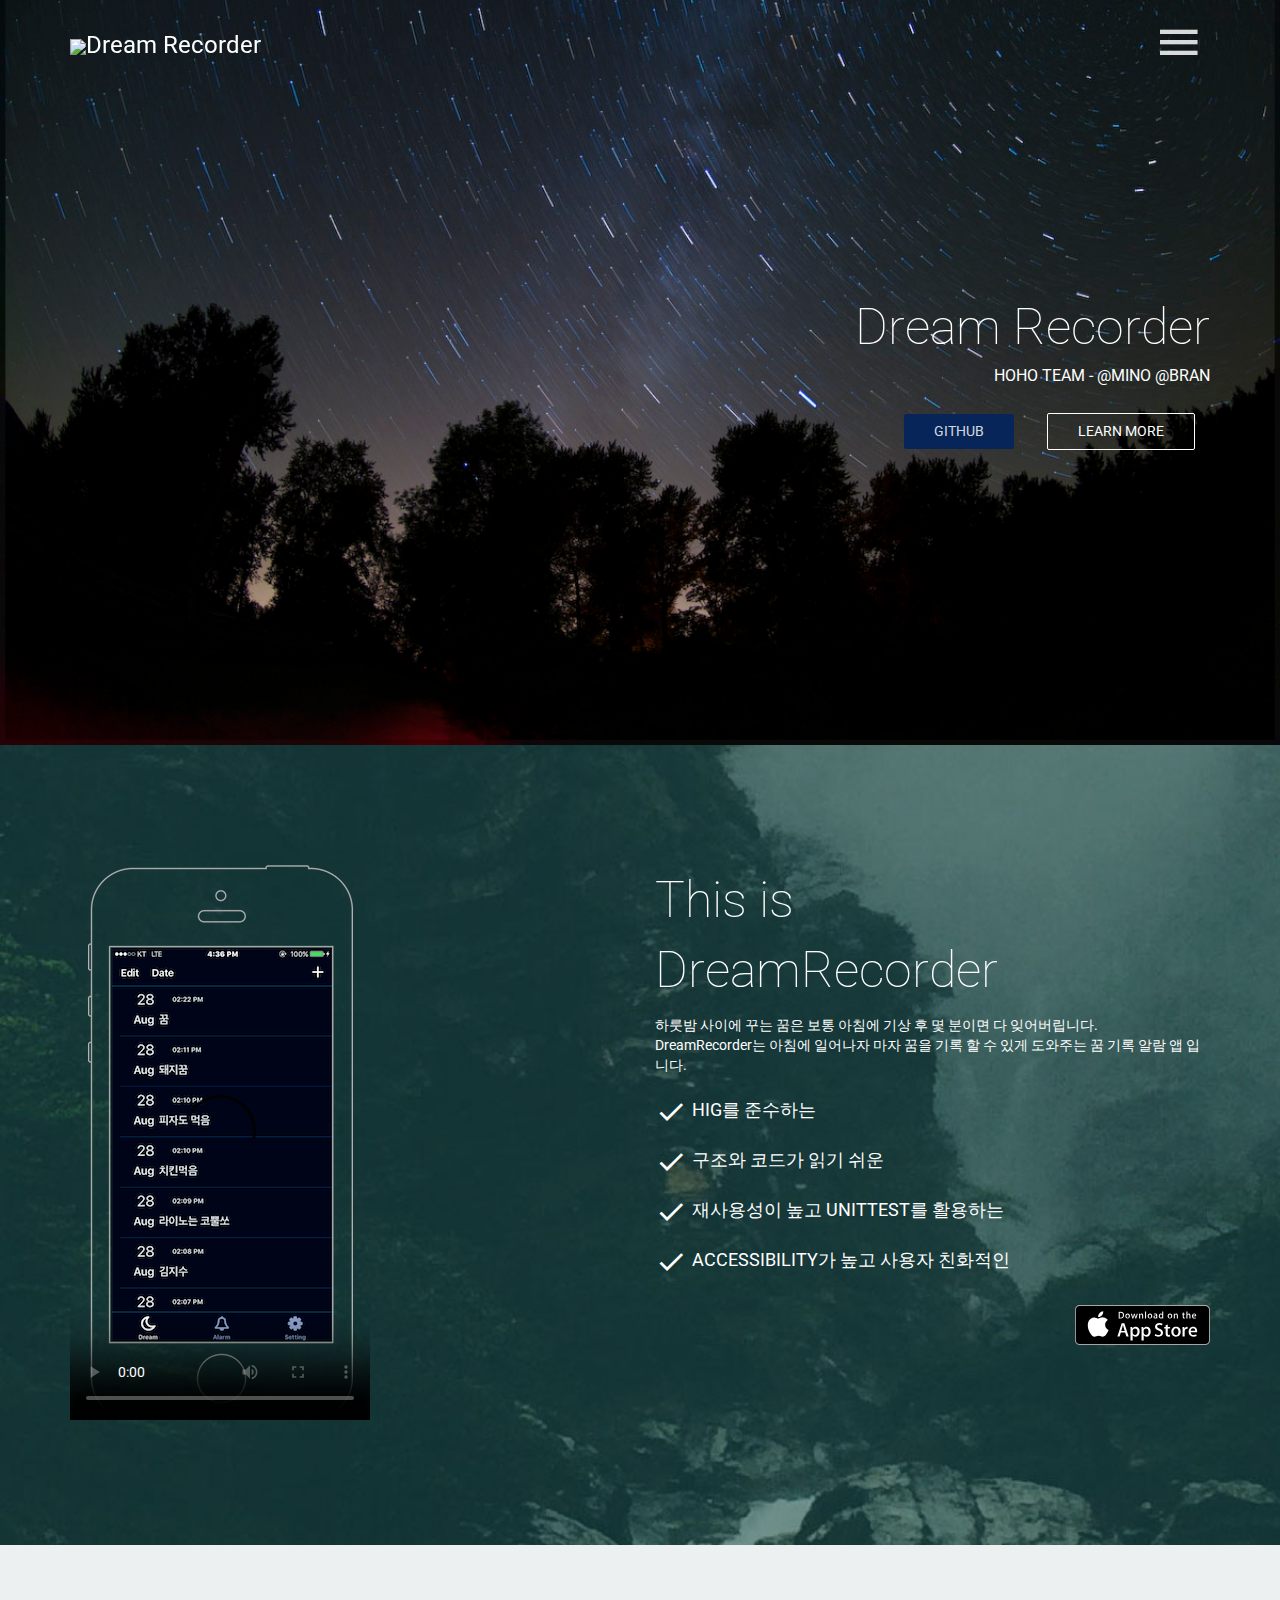
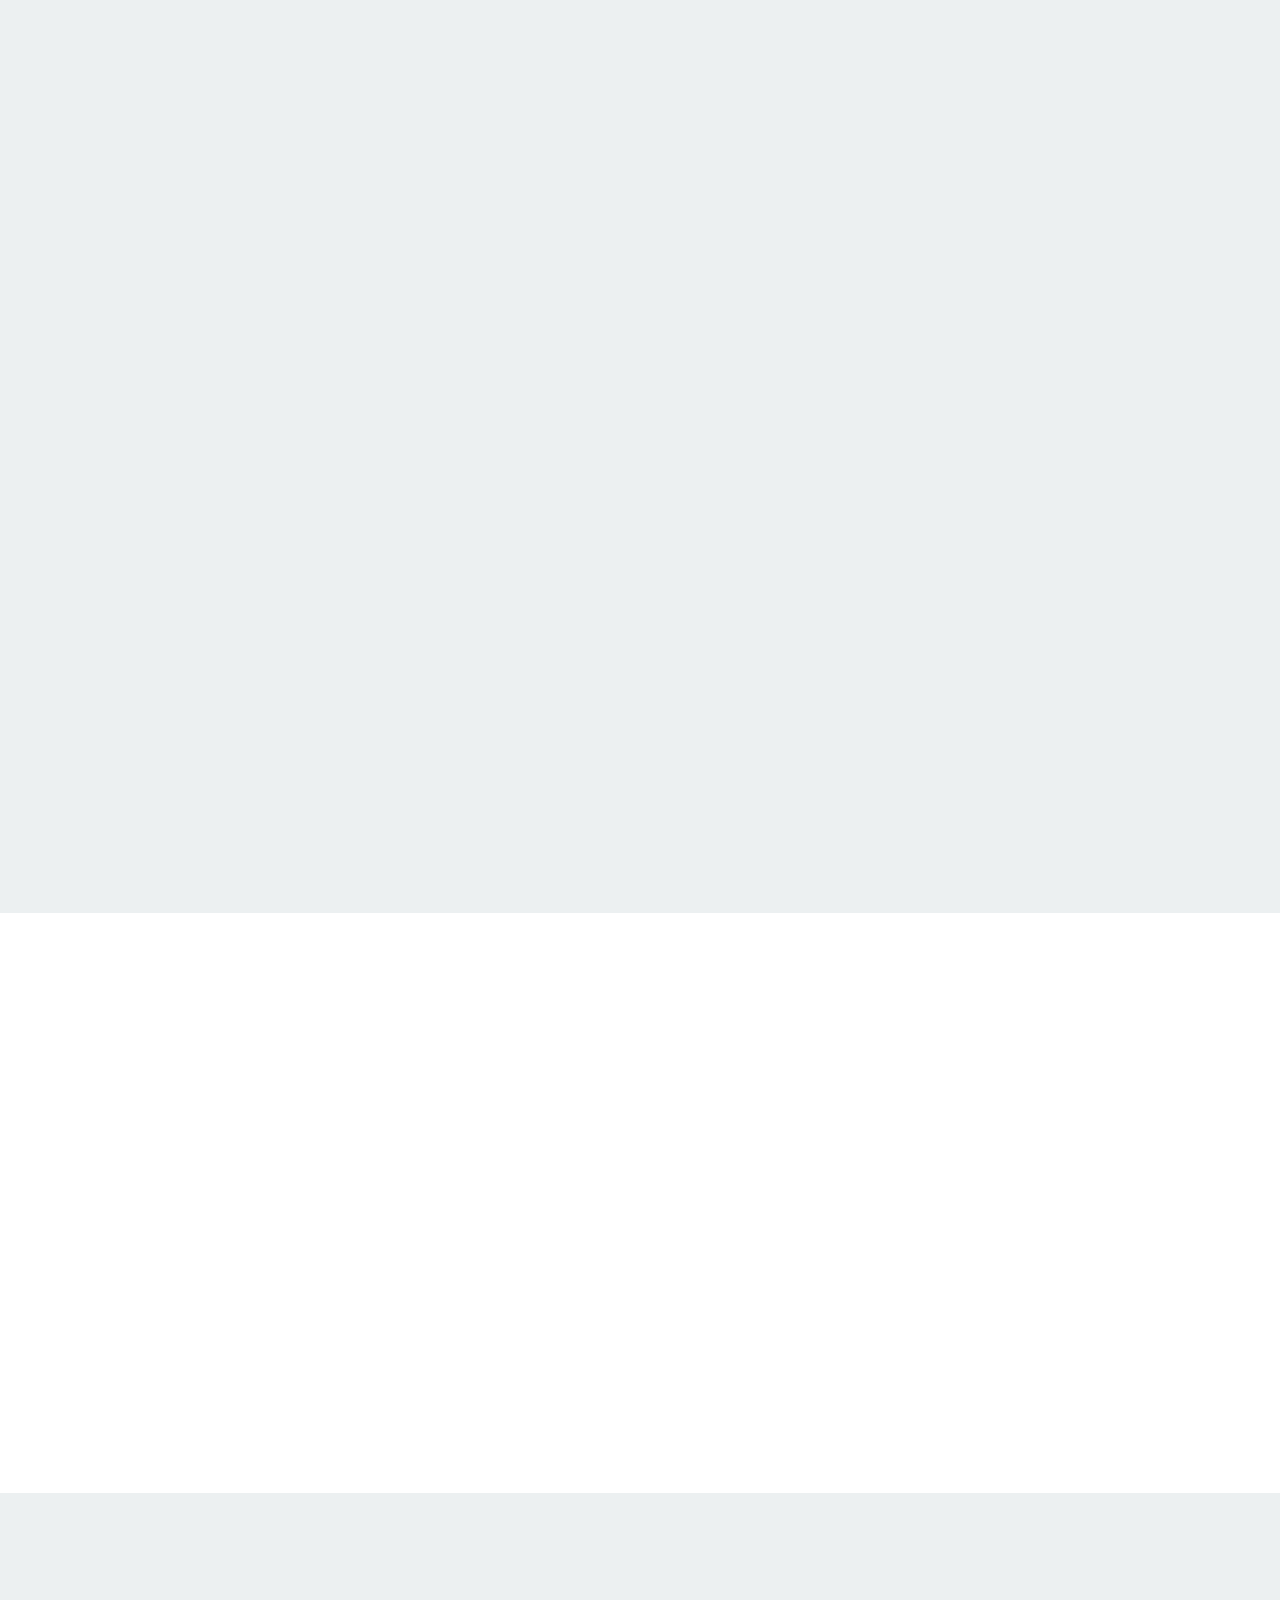
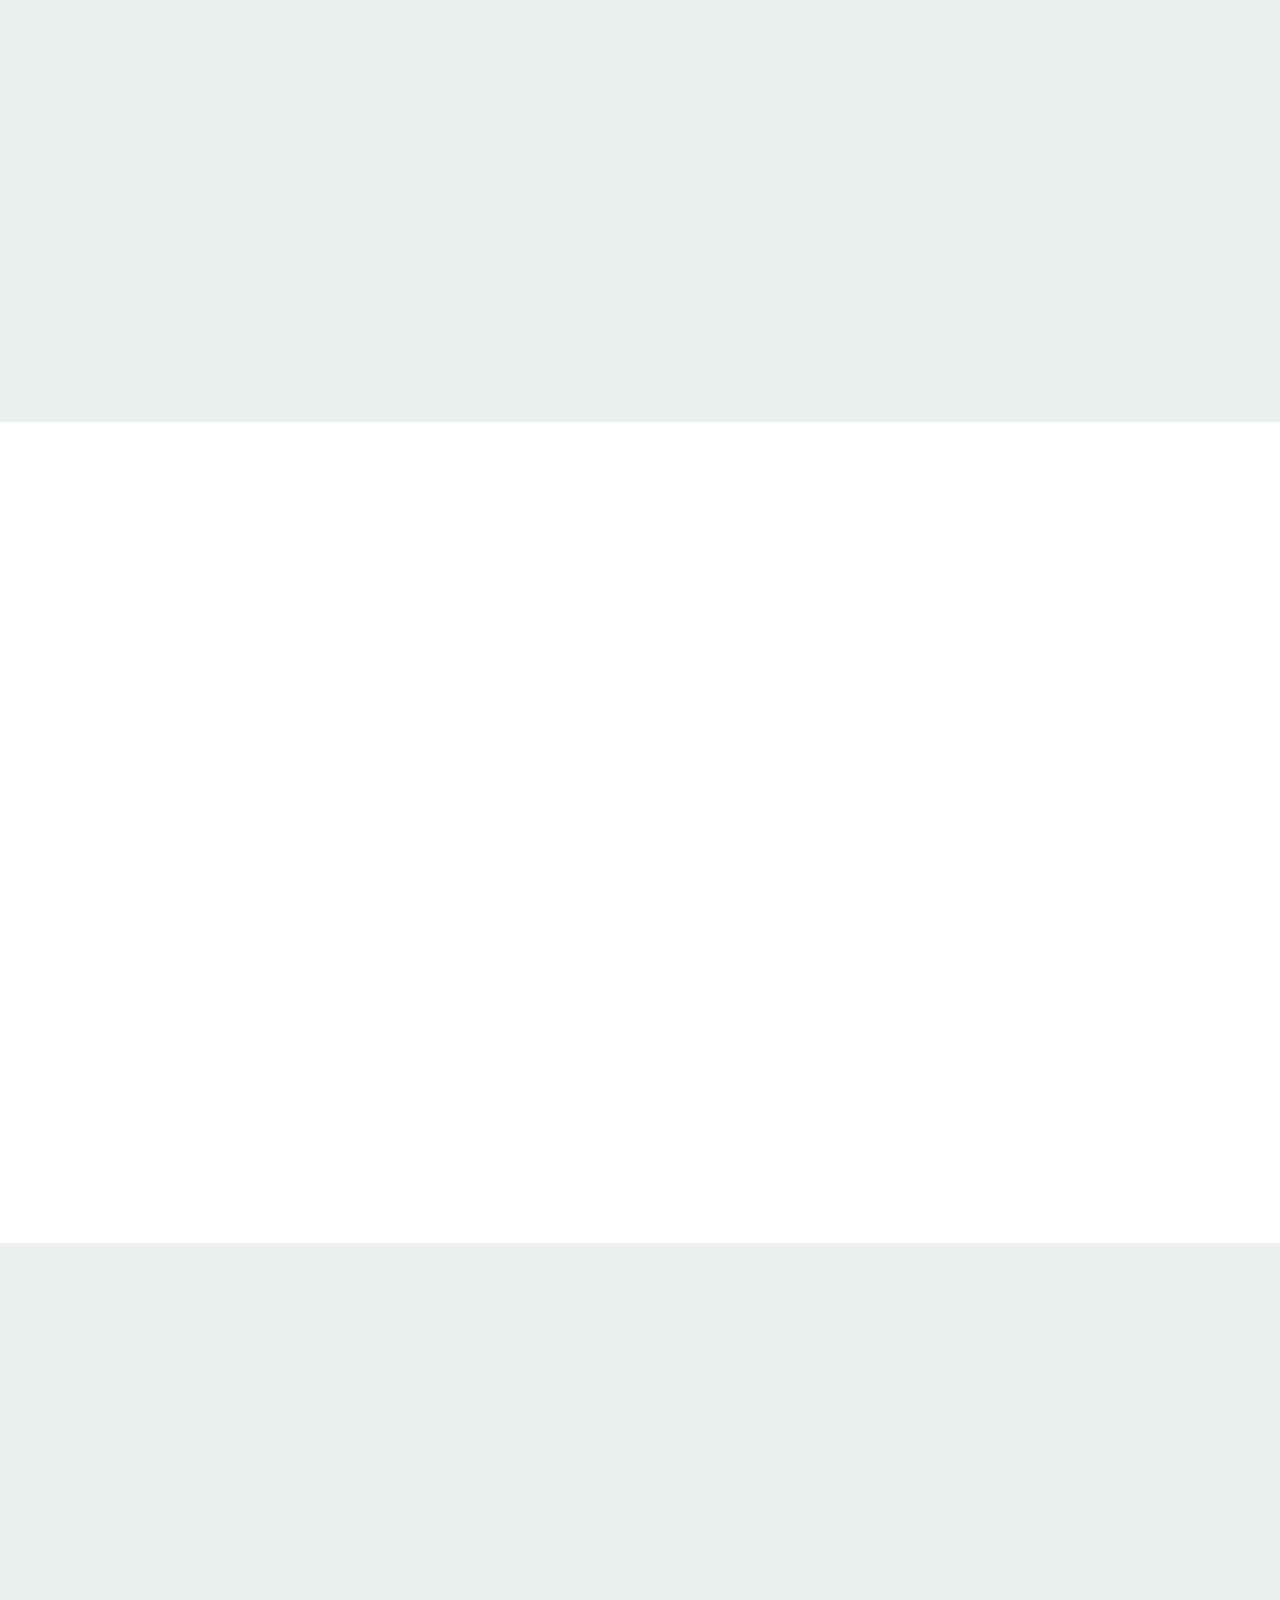
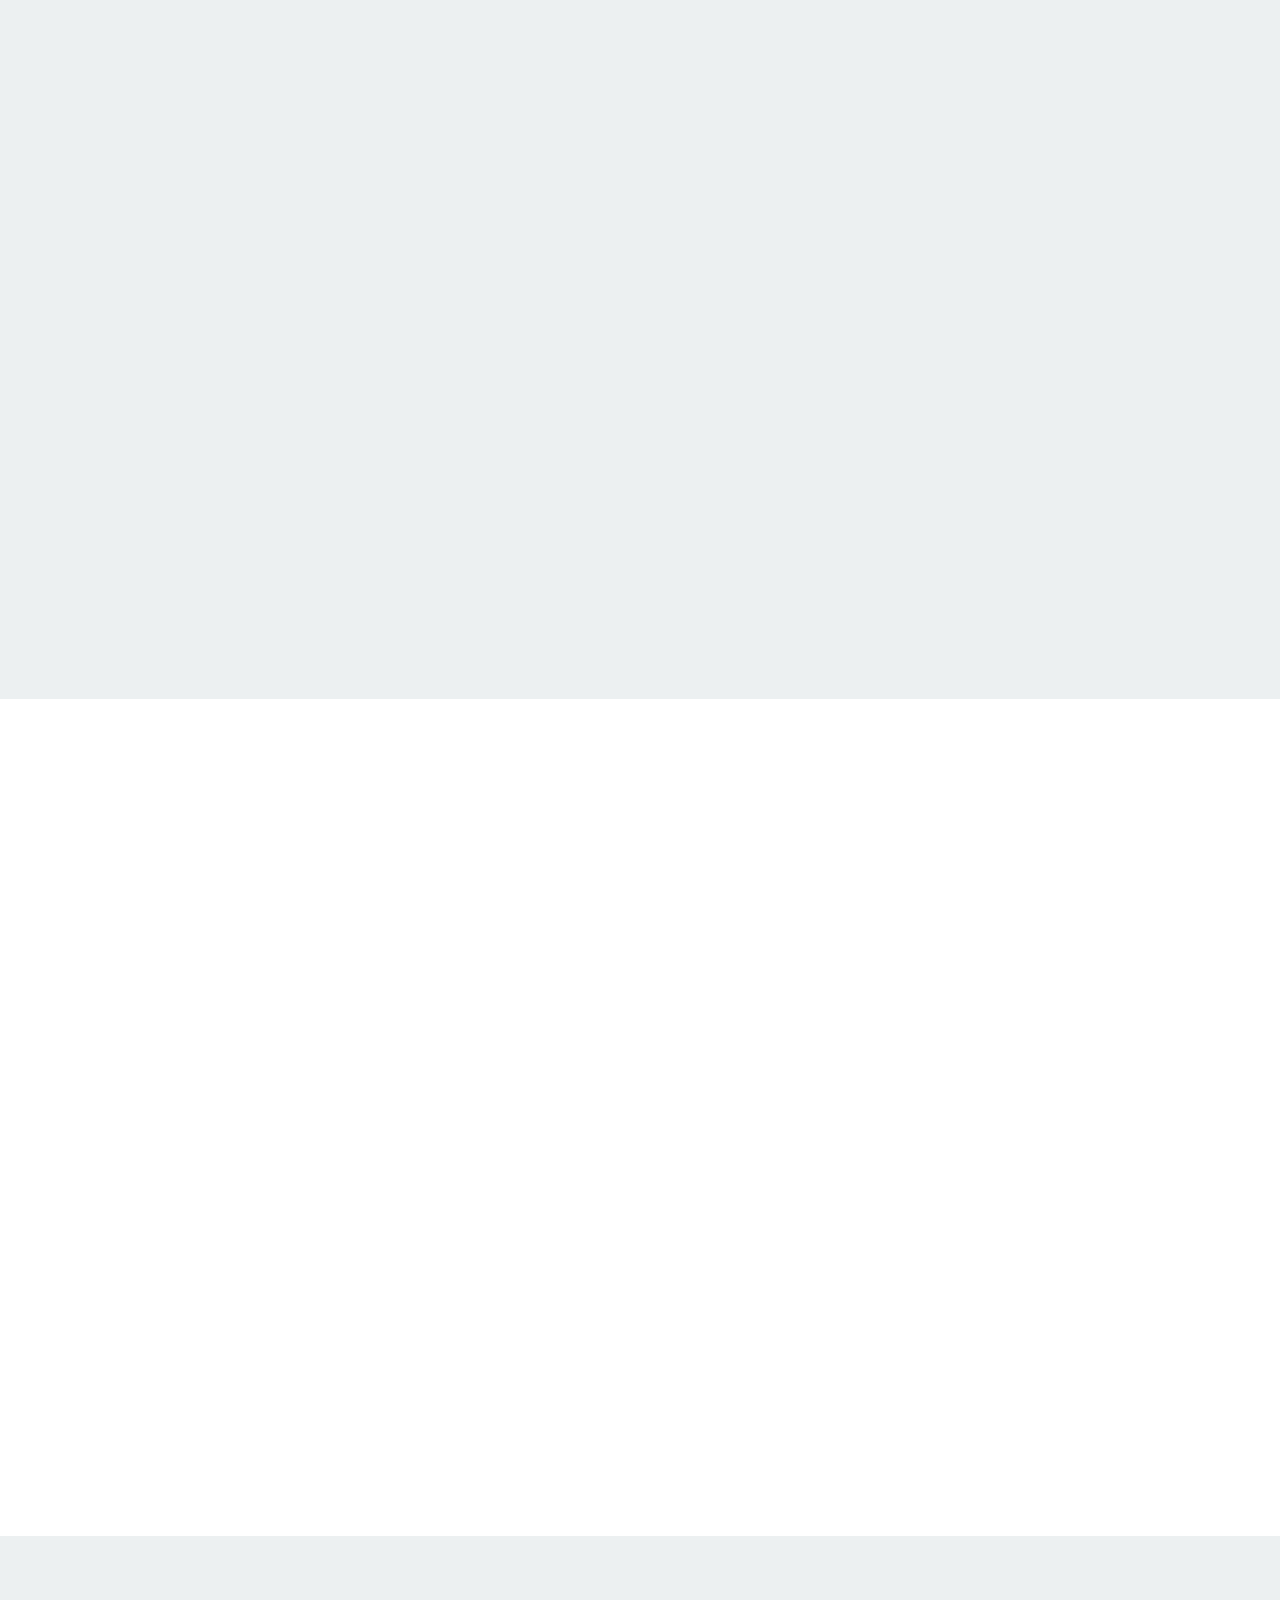
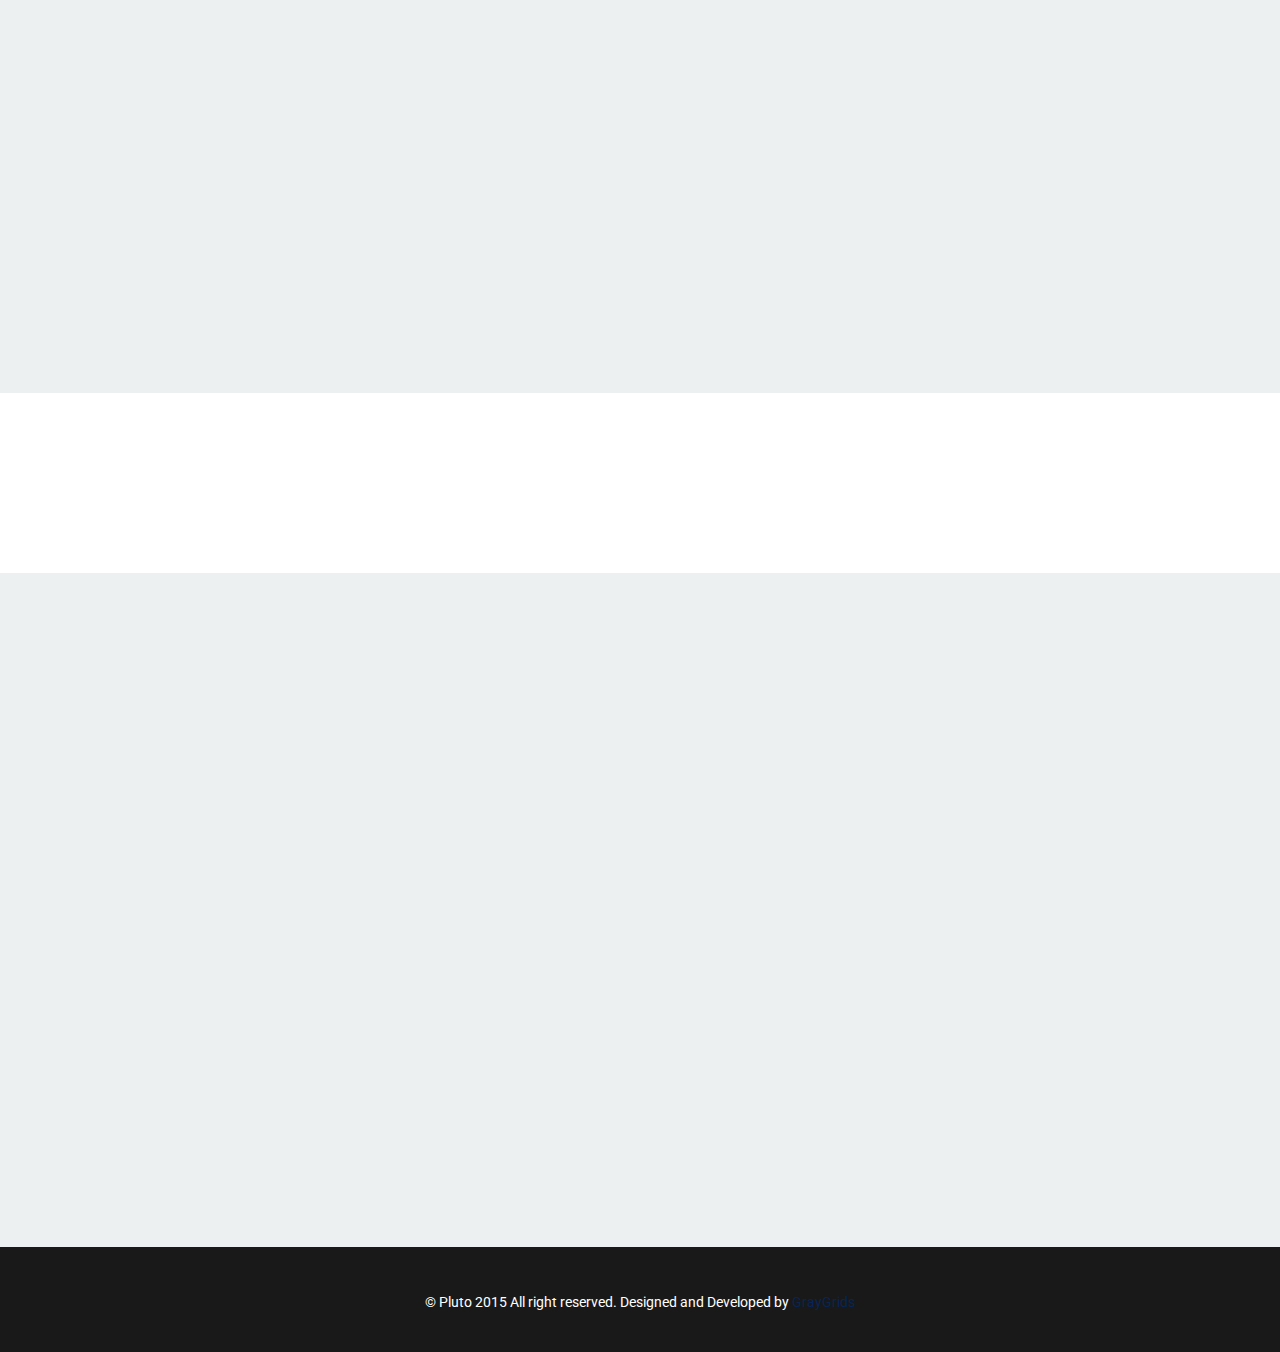
==== commit ed78f7fd: "feature: update docs" ====
--- a/docs/index.html
+++ b/docs/index.html
@@ -24,7 +24,7 @@
 
 <div class="navbar navbar-invers menu-wrap">
   <div class="navbar-header text-center">
-    <a class="navbar-brand logo-right" href="javascript:void(0)"><i class="mdi-image-timelapse"></i>DreamRecorder</a>
+    <a class="navbar-brand logo-right" href="javascript:void(0)"><img src="image/icon/app_icon_small.png">DreamRecorder</a>
   </div>
   <ul class="nav navbar-nav main-navigation">
     <li class="active"><a href="#home">Home</a></li>
@@ -46,7 +46,7 @@
         <div class="navbar navbar-inverse sticky-navigation navbar-fixed-top" role="navigation" data-spy="affix" data-offset-top="200">
           <div class="container">
             <div class="navbar-header">
-              <a class="logo-left " href="index.html"><i class="mdi-image-timelapse"></i>Dream Recorder</a>
+              <a class="logo-left " href="index.html"><img src="img/icon/app_small.png" width="50"></i>Dream Recorder</a>
             </div>
             <div class="navbar-right">
               <button class="menu-icon"  id="open-button">
@@ -133,10 +133,6 @@
             <p>
               독립된 꿈기록, 알람 그리고 설정페이지는 UITabbarController를 통해서 Flat navigation.
               꿈 자세히 보기나 알람 상태보기의 경우 UINavigationController를 통해서 Hierarchical navigation.
-            </p><br>
-            <h4> Settings </h4>
-            <p>
-              Audio와 Notification에 shortcuts을 SettingViewController에서 제공한다.
             </p>
           </div>
         </div>
--- a/docs/css/material.min.css
+++ b/docs/css/material.min.css
@@ -1,2 +1,2 @@
-@font-face{font-family:Material-Design-Icons;src:url(../fonts/Material-Design-Icons.eot?3ocs8m);src:url(../fonts/Material-Design-Icons.eot?#iefix3ocs8m) format('embedded-opentype'),url(../fonts/Material-Design-Icons.woff?3ocs8m) format('woff'),url(../fonts/Material-Design-Icons.ttf?3ocs8m) format('truetype'),url(../fonts/Material-Design-Icons.svg?3ocs8m#Material-Design-Icons) format('svg')}[class^=mdi-],[class*=mdi-]{speak:none;display:inline-block;font:normal normal normal 24px/1 'Material-Design-Icons';text-rendering:auto;-webkit-font-smoothing:antialiased;-moz-osx-font-smoothing:grayscale;-webkit-transform:translate(0,0);-ms-transform:translate(0,0);transform:translate(0,0)}[class^=mdi-]:before,[class*=mdi-]:before{display:inline-block;speak:none;text-decoration:inherit}[class^=mdi-].pull-left,[class*=mdi-].pull-left{margin-right:.3em}[class^=mdi-].pull-right,[class*=mdi-].pull-right{margin-left:.3em}[class^=mdi-].mdi-lg:before,[class*=mdi-].mdi-lg:before,[class^=mdi-].mdi-lg:after,[class*=mdi-].mdi-lg:after{font-size:1.33333333em;line-height:.75em;vertical-align:-15%}[class^=mdi-].mdi-2x:before,[class*=mdi-].mdi-2x:before,[class^=mdi-].mdi-2x:after,[class*=mdi-].mdi-2x:after{font-size:2em}[class^=mdi-].mdi-3x:before,[class*=mdi-].mdi-3x:before,[class^=mdi-].mdi-3x:after,[class*=mdi-].mdi-3x:after{font-size:3em}[class^=mdi-].mdi-4x:before,[class*=mdi-].mdi-4x:before,[class^=mdi-].mdi-4x:after,[class*=mdi-].mdi-4x:after{font-size:4em}[class^=mdi-].mdi-5x:before,[class*=mdi-].mdi-5x:before,[class^=mdi-].mdi-5x:after,[class*=mdi-].mdi-5x:after{font-size:5em}[class^=mdi-device-signal-cellular-]:after,[class^=mdi-device-battery-]:after,[class^=mdi-device-battery-charging-]:after,[class^=mdi-device-signal-cellular-connected-no-internet-]:after,[class^=mdi-device-signal-wifi-]:after,[class^=mdi-device-signal-wifi-statusbar-not-connected]:after,.mdi-device-network-wifi:after{opacity:.3;position:absolute;left:0;top:0;z-index:1;display:inline-block;speak:none;text-decoration:inherit}[class^=mdi-device-signal-cellular-]:after{content:"\e758"}[class^=mdi-device-battery-]:after{content:"\e735"}[class^=mdi-device-battery-charging-]:after{content:"\e733"}[class^=mdi-device-signal-cellular-connected-no-internet-]:after{content:"\e75d"}[class^=mdi-device-signal-wifi-]:after,.mdi-device-network-wifi:after{content:"\e765"}[class^=mdi-device-signal-wifi-statusbasr-not-connected]:after{content:"\e8f7"}.mdi-device-signal-cellular-off:after,.mdi-device-signal-cellular-null:after,.mdi-device-signal-cellular-no-sim:after,.mdi-device-signal-wifi-off:after,.mdi-device-signal-wifi-4-bar:after,.mdi-device-signal-cellular-4-bar:after,.mdi-device-battery-alert:after,.mdi-device-signal-cellular-connected-no-internet-4-bar:after,.mdi-device-battery-std:after,.mdi-device-battery-full .mdi-device-battery-unknown:after{content:""}.mdi-fw{width:1.28571429em;text-align:center}.mdi-ul{padding-left:0;margin-left:2.14285714em;list-style-type:none}.mdi-ul>li{position:relative}.mdi-li{position:absolute;left:-2.14285714em;width:2.14285714em;top:.14285714em;text-align:center}.mdi-li.mdi-lg{left:-1.85714286em}.mdi-border{padding:.2em .25em .15em;border:solid .08em #eee;border-radius:.1em}.mdi-spin{-webkit-animation:mdi-spin 2s infinite linear;animation:mdi-spin 2s infinite linear;-webkit-transform-origin:50% 50%;-ms-transform-origin:50% 50%;transform-origin:50% 50%}.mdi-pulse{-webkit-animation:mdi-spin 1s steps(8) infinite;animation:mdi-spin 1s steps(8) infinite;-webkit-transform-origin:50% 50%;-ms-transform-origin:50% 50%;transform-origin:50% 50%}@-webkit-keyframes mdi-spin{0%{-webkit-transform:rotate(0deg);transform:rotate(0deg)}100%{-webkit-transform:rotate(359deg);transform:rotate(359deg)}}@keyframes mdi-spin{0%{-webkit-transform:rotate(0deg);transform:rotate(0deg)}100%{-webkit-transform:rotate(359deg);transform:rotate(359deg)}}.mdi-rotate-90{filter:progid:DXImageTransform.Microsoft.BasicImage(rotation=1);-webkit-transform:rotate(90deg);-ms-transform:rotate(90deg);transform:rotate(90deg)}.mdi-rotate-180{filter:progid:DXImageTransform.Microsoft.BasicImage(rotation=2);-webkit-transform:rotate(180deg);-ms-transform:rotate(180deg);transform:rotate(180deg)}.mdi-rotate-270{filter:progid:DXImageTransform.Microsoft.BasicImage(rotation=3);-webkit-transform:rotate(270deg);-ms-transform:rotate(270deg);transform:rotate(270deg)}.mdi-flip-horizontal{filter:progid:DXImageTransform.Microsoft.BasicImage(rotation=0,mirror=1);-webkit-transform:scale(-1,1);-ms-transform:scale(-1,1);transform:scale(-1,1)}.mdi-flip-vertical{filter:progid:DXImageTransform.Microsoft.BasicImage(rotation=2,mirror=1);-webkit-transform:scale(1,-1);-ms-transform:scale(1,-1);transform:scale(1,-1)}:root .mdi-rotate-90,:root .mdi-rotate-180,:root .mdi-rotate-270,:root .mdi-flip-horizontal,:root .mdi-flip-vertical{-webkit-filter:none;filter:none}.mdi-stack{position:relative;display:inline-block;width:2em;height:2em;line-height:2em;vertical-align:middle}.mdi-stack-1x,.mdi-stack-2x{position:absolute;left:0;width:100%;text-align:center}.mdi-stack-1x{line-height:inherit}.mdi-stack-2x{font-size:2em}.mdi-inverse{color:#fff}.mdi-action-3d-rotation:before{content:"\e600"}.mdi-action-accessibility:before{content:"\e601"}.mdi-action-account-balance-wallet:before{content:"\e602"}.mdi-action-account-balance:before{content:"\e603"}.mdi-action-account-box:before{content:"\e604"}.mdi-action-account-child:before{content:"\e605"}.mdi-action-account-circle:before{content:"\e606"}.mdi-action-add-shopping-cart:before{content:"\e607"}.mdi-action-alarm-add:before{content:"\e608"}.mdi-action-alarm-off:before{content:"\e609"}.mdi-action-alarm-on:before{content:"\e60a"}.mdi-action-alarm:before{content:"\e60b"}.mdi-action-android:before{content:"\e60c"}.mdi-action-announcement:before{content:"\e60d"}.mdi-action-aspect-ratio:before{content:"\e60e"}.mdi-action-assessment:before{content:"\e60f"}.mdi-action-assignment-ind:before{content:"\e610"}.mdi-action-assignment-late:before{content:"\e611"}.mdi-action-assignment-return:before{content:"\e612"}.mdi-action-assignment-returned:before{content:"\e613"}.mdi-action-assignment-turned-in:before{content:"\e614"}.mdi-action-assignment:before{content:"\e615"}.mdi-action-autorenew:before{content:"\e616"}.mdi-action-backup:before{content:"\e617"}.mdi-action-book:before{content:"\e618"}.mdi-action-bookmark-outline:before{content:"\e619"}.mdi-action-bookmark:before{content:"\e61a"}.mdi-action-bug-report:before{content:"\e61b"}.mdi-action-cached:before{content:"\e61c"}.mdi-action-check-circle:before{content:"\e61d"}.mdi-action-class:before{content:"\e61e"}.mdi-action-credit-card:before{content:"\e61f"}.mdi-action-dashboard:before{content:"\e620"}.mdi-action-delete:before{content:"\e621"}.mdi-action-description:before{content:"\e622"}.mdi-action-dns:before{content:"\e623"}.mdi-action-done-all:before{content:"\e624"}.mdi-action-done:before{content:"\e625"}.mdi-action-event:before{content:"\e626"}.mdi-action-exit-to-app:before{content:"\e627"}.mdi-action-explore:before{content:"\e628"}.mdi-action-extension:before{content:"\e629"}.mdi-action-face-unlock:before{content:"\e62a"}.mdi-action-favorite-outline:before{content:"\e62b"}.mdi-action-favorite:before{content:"\e62c"}.mdi-action-find-in-page:before{content:"\e62d"}.mdi-action-find-replace:before{content:"\e62e"}.mdi-action-flip-to-back:before{content:"\e62f"}.mdi-action-flip-to-front:before{content:"\e630"}.mdi-action-get-app:before{content:"\e631"}.mdi-action-grade:before{content:"\e632"}.mdi-action-group-work:before{content:"\e633"}.mdi-action-help:before{content:"\e634"}.mdi-action-highlight-remove:before{content:"\e635"}.mdi-action-history:before{content:"\e636"}.mdi-action-home:before{content:"\e637"}.mdi-action-https:before{content:"\e638"}.mdi-action-info-outline:before{content:"\e639"}.mdi-action-info:before{content:"\e63a"}.mdi-action-input:before{content:"\e63b"}.mdi-action-invert-colors:before{content:"\e63c"}.mdi-action-label-outline:before{content:"\e63d"}.mdi-action-label:before{content:"\e63e"}.mdi-action-language:before{content:"\e63f"}.mdi-action-launch:before{content:"\e640"}.mdi-action-list:before{content:"\e641"}.mdi-action-lock-open:before{content:"\e642"}.mdi-action-lock-outline:before{content:"\e643"}.mdi-action-lock:before{content:"\e644"}.mdi-action-loyalty:before{content:"\e645"}.mdi-action-markunread-mailbox:before{content:"\e646"}.mdi-action-note-add:before{content:"\e647"}.mdi-action-open-in-browser:before{content:"\e648"}.mdi-action-open-in-new:before{content:"\e649"}.mdi-action-open-with:before{content:"\e64a"}.mdi-action-pageview:before{content:"\e64b"}.mdi-action-payment:before{content:"\e64c"}.mdi-action-perm-camera-mic:before{content:"\e64d"}.mdi-action-perm-contact-cal:before{content:"\e64e"}.mdi-action-perm-data-setting:before{content:"\e64f"}.mdi-action-perm-device-info:before{content:"\e650"}.mdi-action-perm-identity:before{content:"\e651"}.mdi-action-perm-media:before{content:"\e652"}.mdi-action-perm-phone-msg:before{content:"\e653"}.mdi-action-perm-scan-wifi:before{content:"\e654"}.mdi-action-picture-in-picture:before{content:"\e655"}.mdi-action-polymer:before{content:"\e656"}.mdi-action-print:before{content:"\e657"}.mdi-action-query-builder:before{content:"\e658"}.mdi-action-question-answer:before{content:"\e659"}.mdi-action-receipt:before{content:"\e65a"}.mdi-action-redeem:before{content:"\e65b"}.mdi-action-reorder:before{content:"\e65c"}.mdi-action-report-problem:before{content:"\e65d"}.mdi-action-restore:before{content:"\e65e"}.mdi-action-room:before{content:"\e65f"}.mdi-action-schedule:before{content:"\e660"}.mdi-action-search:before{content:"\e661"}.mdi-action-settings-applications:before{content:"\e662"}.mdi-action-settings-backup-restore:before{content:"\e663"}.mdi-action-settings-bluetooth:before{content:"\e664"}.mdi-action-settings-cell:before{content:"\e665"}.mdi-action-settings-display:before{content:"\e666"}.mdi-action-settings-ethernet:before{content:"\e667"}.mdi-action-settings-input-antenna:before{content:"\e668"}.mdi-action-settings-input-component:before{content:"\e669"}.mdi-action-settings-input-composite:before{content:"\e66a"}.mdi-action-settings-input-hdmi:before{content:"\e66b"}.mdi-action-settings-input-svideo:before{content:"\e66c"}.mdi-action-settings-overscan:before{content:"\e66d"}.mdi-action-settings-phone:before{content:"\e66e"}.mdi-action-settings-power:before{content:"\e66f"}.mdi-action-settings-remote:before{content:"\e670"}.mdi-action-settings-voice:before{content:"\e671"}.mdi-action-settings:before{content:"\e672"}.mdi-action-shop-two:before{content:"\e673"}.mdi-action-shop:before{content:"\e674"}.mdi-action-shopping-basket:before{content:"\e675"}.mdi-action-shopping-cart:before{content:"\e676"}.mdi-action-speaker-notes:before{content:"\e677"}.mdi-action-spellcheck:before{content:"\e678"}.mdi-action-star-rate:before{content:"\e679"}.mdi-action-stars:before{content:"\e67a"}.mdi-action-store:before{content:"\e67b"}.mdi-action-subject:before{content:"\e67c"}.mdi-action-supervisor-account:before{content:"\e67d"}.mdi-action-swap-horiz:before{content:"\e67e"}.mdi-action-swap-vert-circle:before{content:"\e67f"}.mdi-action-swap-vert:before{content:"\e680"}.mdi-action-system-update-tv:before{content:"\e681"}.mdi-action-tab-unselected:before{content:"\e682"}.mdi-action-tab:before{content:"\e683"}.mdi-action-theaters:before{content:"\e684"}.mdi-action-thumb-down:before{content:"\e685"}.mdi-action-thumb-up:before{content:"\e686"}.mdi-action-thumbs-up-down:before{content:"\e687"}.mdi-action-toc:before{content:"\e688"}.mdi-action-today:before{content:"\e689"}.mdi-action-track-changes:before{content:"\e68a"}.mdi-action-translate:before{content:"\e68b"}.mdi-action-trending-down:before{content:"\e68c"}.mdi-action-trending-neutral:before{content:"\e68d"}.mdi-action-trending-up:before{content:"\e68e"}.mdi-action-turned-in-not:before{content:"\e68f"}.mdi-action-turned-in:before{content:"\e690"}.mdi-action-verified-user:before{content:"\e691"}.mdi-action-view-agenda:before{content:"\e692"}.mdi-action-view-array:before{content:"\e693"}.mdi-action-view-carousel:before{content:"\e694"}.mdi-action-view-column:before{content:"\e695"}.mdi-action-view-day:before{content:"\e696"}.mdi-action-view-headline:before{content:"\e697"}.mdi-action-view-list:before{content:"\e698"}.mdi-action-view-module:before{content:"\e699"}.mdi-action-view-quilt:before{content:"\e69a"}.mdi-action-view-stream:before{content:"\e69b"}.mdi-action-view-week:before{content:"\e69c"}.mdi-action-visibility-off:before{content:"\e69d"}.mdi-action-visibility:before{content:"\e69e"}.mdi-action-wallet-giftcard:before{content:"\e69f"}.mdi-action-wallet-membership:before{content:"\e6a0"}.mdi-action-wallet-travel:before{content:"\e6a1"}.mdi-action-work:before{content:"\e6a2"}.mdi-alert-error:before{content:"\e6a3"}.mdi-alert-warning:before{content:"\e6a4"}.mdi-av-album:before{content:"\e6a5"}.mdi-av-closed-caption:before{content:"\e6a6"}.mdi-av-equalizer:before{content:"\e6a7"}.mdi-av-explicit:before{content:"\e6a8"}.mdi-av-fast-forward:before{content:"\e6a9"}.mdi-av-fast-rewind:before{content:"\e6aa"}.mdi-av-games:before{content:"\e6ab"}.mdi-av-hearing:before{content:"\e6ac"}.mdi-av-high-quality:before{content:"\e6ad"}.mdi-av-loop:before{content:"\e6ae"}.mdi-av-mic-none:before{content:"\e6af"}.mdi-av-mic-off:before{content:"\e6b0"}.mdi-av-mic:before{content:"\e6b1"}.mdi-av-movie:before{content:"\e6b2"}.mdi-av-my-library-add:before{content:"\e6b3"}.mdi-av-my-library-books:before{content:"\e6b4"}.mdi-av-my-library-music:before{content:"\e6b5"}.mdi-av-new-releases:before{content:"\e6b6"}.mdi-av-not-interested:before{content:"\e6b7"}.mdi-av-pause-circle-fill:before{content:"\e6b8"}.mdi-av-pause-circle-outline:before{content:"\e6b9"}.mdi-av-pause:before{content:"\e6ba"}.mdi-av-play-arrow:before{content:"\e6bb"}.mdi-av-play-circle-fill:before{content:"\e6bc"}.mdi-av-play-circle-outline:before{content:"\e6bd"}.mdi-av-play-shopping-bag:before{content:"\e6be"}.mdi-av-playlist-add:before{content:"\e6bf"}.mdi-av-queue-music:before{content:"\e6c0"}.mdi-av-queue:before{content:"\e6c1"}.mdi-av-radio:before{content:"\e6c2"}.mdi-av-recent-actors:before{content:"\e6c3"}.mdi-av-repeat-one:before{content:"\e6c4"}.mdi-av-repeat:before{content:"\e6c5"}.mdi-av-replay:before{content:"\e6c6"}.mdi-av-shuffle:before{content:"\e6c7"}.mdi-av-skip-next:before{content:"\e6c8"}.mdi-av-skip-previous:before{content:"\e6c9"}.mdi-av-snooze:before{content:"\e6ca"}.mdi-av-stop:before{content:"\e6cb"}.mdi-av-subtitles:before{content:"\e6cc"}.mdi-av-surround-sound:before{content:"\e6cd"}.mdi-av-timer:before{content:"\e6ce"}.mdi-av-video-collection:before{content:"\e6cf"}.mdi-av-videocam-off:before{content:"\e6d0"}.mdi-av-videocam:before{content:"\e6d1"}.mdi-av-volume-down:before{content:"\e6d2"}.mdi-av-volume-mute:before{content:"\e6d3"}.mdi-av-volume-off:before{content:"\e6d4"}.mdi-av-volume-up:before{content:"\e6d5"}.mdi-av-web:before{content:"\e6d6"}.mdi-communication-business:before{content:"\e6d7"}.mdi-communication-call-end:before{content:"\e6d8"}.mdi-communication-call-made:before{content:"\e6d9"}.mdi-communication-call-merge:before{content:"\e6da"}.mdi-communication-call-missed:before{content:"\e6db"}.mdi-communication-call-received:before{content:"\e6dc"}.mdi-communication-call-split:before{content:"\e6dd"}.mdi-communication-call:before{content:"\e6de"}.mdi-communication-chat:before{content:"\e6df"}.mdi-communication-clear-all:before{content:"\e6e0"}.mdi-communication-comment:before{content:"\e6e1"}.mdi-communication-contacts:before{content:"\e6e2"}.mdi-communication-dialer-sip:before{content:"\e6e3"}.mdi-communication-dialpad:before{content:"\e6e4"}.mdi-communication-dnd-on:before{content:"\e6e5"}.mdi-communication-email:before{content:"\e6e6"}.mdi-communication-forum:before{content:"\e6e7"}.mdi-communication-import-export:before{content:"\e6e8"}.mdi-communication-invert-colors-off:before{content:"\e6e9"}.mdi-communication-invert-colors-on:before{content:"\e6ea"}.mdi-communication-live-help:before{content:"\e6eb"}.mdi-communication-location-off:before{content:"\e6ec"}.mdi-communication-location-on:before{content:"\e6ed"}.mdi-communication-message:before{content:"\e6ee"}.mdi-communication-messenger:before{content:"\e6ef"}.mdi-communication-no-sim:before{content:"\e6f0"}.mdi-communication-phone:before{content:"\e6f1"}.mdi-communication-portable-wifi-off:before{content:"\e6f2"}.mdi-communication-quick-contacts-dialer:before{content:"\e6f3"}.mdi-communication-quick-contacts-mail:before{content:"\e6f4"}.mdi-communication-ring-volume:before{content:"\e6f5"}.mdi-communication-stay-current-landscape:before{content:"\e6f6"}.mdi-communication-stay-current-portrait:before{content:"\e6f7"}.mdi-communication-stay-primary-landscape:before{content:"\e6f8"}.mdi-communication-stay-primary-portrait:before{content:"\e6f9"}.mdi-communication-swap-calls:before{content:"\e6fa"}.mdi-communication-textsms:before{content:"\e6fb"}.mdi-communication-voicemail:before{content:"\e6fc"}.mdi-communication-vpn-key:before{content:"\e6fd"}.mdi-content-add-box:before{content:"\e6fe"}.mdi-content-add-circle-outline:before{content:"\e6ff"}.mdi-content-add-circle:before{content:"\e700"}.mdi-content-add:before{content:"\e701"}.mdi-content-archive:before{content:"\e702"}.mdi-content-backspace:before{content:"\e703"}.mdi-content-block:before{content:"\e704"}.mdi-content-clear:before{content:"\e705"}.mdi-content-content-copy:before{content:"\e706"}.mdi-content-content-cut:before{content:"\e707"}.mdi-content-content-paste:before{content:"\e708"}.mdi-content-create:before{content:"\e709"}.mdi-content-drafts:before{content:"\e70a"}.mdi-content-filter-list:before{content:"\e70b"}.mdi-content-flag:before{content:"\e70c"}.mdi-content-forward:before{content:"\e70d"}.mdi-content-gesture:before{content:"\e70e"}.mdi-content-inbox:before{content:"\e70f"}.mdi-content-link:before{content:"\e710"}.mdi-content-mail:before{content:"\e711"}.mdi-content-markunread:before{content:"\e712"}.mdi-content-redo:before{content:"\e713"}.mdi-content-remove-circle-outline:before{content:"\e714"}.mdi-content-remove-circle:before{content:"\e715"}.mdi-content-remove:before{content:"\e716"}.mdi-content-reply-all:before{content:"\e717"}.mdi-content-reply:before{content:"\e718"}.mdi-content-report:before{content:"\e719"}.mdi-content-save:before{content:"\e71a"}.mdi-content-select-all:before{content:"\e71b"}.mdi-content-send:before{content:"\e71c"}.mdi-content-sort:before{content:"\e71d"}.mdi-content-text-format:before{content:"\e71e"}.mdi-content-undo:before{content:"\e71f"}.mdi-editor-attach-file:before{content:"\e776"}.mdi-editor-attach-money:before{content:"\e777"}.mdi-editor-border-all:before{content:"\e778"}.mdi-editor-border-bottom:before{content:"\e779"}.mdi-editor-border-clear:before{content:"\e77a"}.mdi-editor-border-color:before{content:"\e77b"}.mdi-editor-border-horizontal:before{content:"\e77c"}.mdi-editor-border-inner:before{content:"\e77d"}.mdi-editor-border-left:before{content:"\e77e"}.mdi-editor-border-outer:before{content:"\e77f"}.mdi-editor-border-right:before{content:"\e780"}.mdi-editor-border-style:before{content:"\e781"}.mdi-editor-border-top:before{content:"\e782"}.mdi-editor-border-vertical:before{content:"\e783"}.mdi-editor-format-align-center:before{content:"\e784"}.mdi-editor-format-align-justify:before{content:"\e785"}.mdi-editor-format-align-left:before{content:"\e786"}.mdi-editor-format-align-right:before{content:"\e787"}.mdi-editor-format-bold:before{content:"\e788"}.mdi-editor-format-clear:before{content:"\e789"}.mdi-editor-format-color-fill:before{content:"\e78a"}.mdi-editor-format-color-reset:before{content:"\e78b"}.mdi-editor-format-color-text:before{content:"\e78c"}.mdi-editor-format-indent-decrease:before{content:"\e78d"}.mdi-editor-format-indent-increase:before{content:"\e78e"}.mdi-editor-format-italic:before{content:"\e78f"}.mdi-editor-format-line-spacing:before{content:"\e790"}.mdi-editor-format-list-bulleted:before{content:"\e791"}.mdi-editor-format-list-numbered:before{content:"\e792"}.mdi-editor-format-paint:before{content:"\e793"}.mdi-editor-format-quote:before{content:"\e794"}.mdi-editor-format-size:before{content:"\e795"}.mdi-editor-format-strikethrough:before{content:"\e796"}.mdi-editor-format-textdirection-l-to-r:before{content:"\e797"}.mdi-editor-format-textdirection-r-to-l:before{content:"\e798"}.mdi-editor-format-underline:before{content:"\e799"}.mdi-editor-functions:before{content:"\e79a"}.mdi-editor-insert-chart:before{content:"\e79b"}.mdi-editor-insert-comment:before{content:"\e79c"}.mdi-editor-insert-drive-file:before{content:"\e79d"}.mdi-editor-insert-emoticon:before{content:"\e79e"}.mdi-editor-insert-invitation:before{content:"\e79f"}.mdi-editor-insert-link:before{content:"\e7a0"}.mdi-editor-insert-photo:before{content:"\e7a1"}.mdi-editor-merge-type:before{content:"\e7a2"}.mdi-editor-mode-comment:before{content:"\e7a3"}.mdi-editor-mode-edit:before{content:"\e7a4"}.mdi-editor-publish:before{content:"\e7a5"}.mdi-editor-vertical-align-bottom:before{content:"\e7a6"}.mdi-editor-vertical-align-center:before{content:"\e7a7"}.mdi-editor-vertical-align-top:before{content:"\e7a8"}.mdi-editor-wrap-text:before{content:"\e7a9"}.mdi-file-attachment:before{content:"\e7aa"}.mdi-file-cloud-circle:before{content:"\e7ab"}.mdi-file-cloud-done:before{content:"\e7ac"}.mdi-file-cloud-download:before{content:"\e7ad"}.mdi-file-cloud-off:before{content:"\e7ae"}.mdi-file-cloud-queue:before{content:"\e7af"}.mdi-file-cloud-upload:before{content:"\e7b0"}.mdi-file-cloud:before{content:"\e7b1"}.mdi-file-file-download:before{content:"\e7b2"}.mdi-file-file-upload:before{content:"\e7b3"}.mdi-file-folder-open:before{content:"\e7b4"}.mdi-file-folder-shared:before{content:"\e7b5"}.mdi-file-folder:before{content:"\e7b6"}.mdi-device-access-alarm:before{content:"\e720"}.mdi-device-access-alarms:before{content:"\e721"}.mdi-device-access-time:before{content:"\e722"}.mdi-device-add-alarm:before{content:"\e723"}.mdi-device-airplanemode-off:before{content:"\e724"}.mdi-device-airplanemode-on:before{content:"\e725"}.mdi-device-battery-20:before{content:"\e726"}.mdi-device-battery-30:before{content:"\e727"}.mdi-device-battery-50:before{content:"\e728"}.mdi-device-battery-60:before{content:"\e729"}.mdi-device-battery-80:before{content:"\e72a"}.mdi-device-battery-90:before{content:"\e72b"}.mdi-device-battery-alert:before{content:"\e72c"}.mdi-device-battery-charging-20:before{content:"\e72d"}.mdi-device-battery-charging-30:before{content:"\e72e"}.mdi-device-battery-charging-50:before{content:"\e72f"}.mdi-device-battery-charging-60:before{content:"\e730"}.mdi-device-battery-charging-80:before{content:"\e731"}.mdi-device-battery-charging-90:before{content:"\e732"}.mdi-device-battery-charging-full:before{content:"\e733"}.mdi-device-battery-full:before{content:"\e734"}.mdi-device-battery-std:before{content:"\e735"}.mdi-device-battery-unknown:before{content:"\e736"}.mdi-device-bluetooth-connected:before{content:"\e737"}.mdi-device-bluetooth-disabled:before{content:"\e738"}.mdi-device-bluetooth-searching:before{content:"\e739"}.mdi-device-bluetooth:before{content:"\e73a"}.mdi-device-brightness-auto:before{content:"\e73b"}.mdi-device-brightness-high:before{content:"\e73c"}.mdi-device-brightness-low:before{content:"\e73d"}.mdi-device-brightness-medium:before{content:"\e73e"}.mdi-device-data-usage:before{content:"\e73f"}.mdi-device-developer-mode:before{content:"\e740"}.mdi-device-devices:before{content:"\e741"}.mdi-device-dvr:before{content:"\e742"}.mdi-device-gps-fixed:before{content:"\e743"}.mdi-device-gps-not-fixed:before{content:"\e744"}.mdi-device-gps-off:before{content:"\e745"}.mdi-device-location-disabled:before{content:"\e746"}.mdi-device-location-searching:before{content:"\e747"}.mdi-device-multitrack-audio:before{content:"\e748"}.mdi-device-network-cell:before{content:"\e749"}.mdi-device-network-wifi:before{content:"\e74a"}.mdi-device-nfc:before{content:"\e74b"}.mdi-device-now-wallpaper:before{content:"\e74c"}.mdi-device-now-widgets:before{content:"\e74d"}.mdi-device-screen-lock-landscape:before{content:"\e74e"}.mdi-device-screen-lock-portrait:before{content:"\e74f"}.mdi-device-screen-lock-rotation:before{content:"\e750"}.mdi-device-screen-rotation:before{content:"\e751"}.mdi-device-sd-storage:before{content:"\e752"}.mdi-device-settings-system-daydream:before{content:"\e753"}.mdi-device-signal-cellular-0-bar:before{content:"\e754"}.mdi-device-signal-cellular-1-bar:before{content:"\e755"}.mdi-device-signal-cellular-2-bar:before{content:"\e756"}.mdi-device-signal-cellular-3-bar:before{content:"\e757"}.mdi-device-signal-cellular-4-bar:before{content:"\e758"}.mdi-signal-wifi-statusbar-connected-no-internet-after:before{content:"\e8f6"}.mdi-device-signal-cellular-connected-no-internet-0-bar:before{content:"\e759"}.mdi-device-signal-cellular-connected-no-internet-1-bar:before{content:"\e75a"}.mdi-device-signal-cellular-connected-no-internet-2-bar:before{content:"\e75b"}.mdi-device-signal-cellular-connected-no-internet-3-bar:before{content:"\e75c"}.mdi-device-signal-cellular-connected-no-internet-4-bar:before{content:"\e75d"}.mdi-device-signal-cellular-no-sim:before{content:"\e75e"}.mdi-device-signal-cellular-null:before{content:"\e75f"}.mdi-device-signal-cellular-off:before{content:"\e760"}.mdi-device-signal-wifi-0-bar:before{content:"\e761"}.mdi-device-signal-wifi-1-bar:before{content:"\e762"}.mdi-device-signal-wifi-2-bar:before{content:"\e763"}.mdi-device-signal-wifi-3-bar:before{content:"\e764"}.mdi-device-signal-wifi-4-bar:before{content:"\e765"}.mdi-device-signal-wifi-off:before{content:"\e766"}.mdi-device-signal-wifi-statusbar-1-bar:before{content:"\e767"}.mdi-device-signal-wifi-statusbar-2-bar:before{content:"\e768"}.mdi-device-signal-wifi-statusbar-3-bar:before{content:"\e769"}.mdi-device-signal-wifi-statusbar-4-bar:before{content:"\e76a"}.mdi-device-signal-wifi-statusbar-connected-no-internet-:before{content:"\e76b"}.mdi-device-signal-wifi-statusbar-connected-no-internet:before{content:"\e76f"}.mdi-device-signal-wifi-statusbar-connected-no-internet-2:before{content:"\e76c"}.mdi-device-signal-wifi-statusbar-connected-no-internet-3:before{content:"\e76d"}.mdi-device-signal-wifi-statusbar-connected-no-internet-4:before{content:"\e76e"}.mdi-signal-wifi-statusbar-not-connected-after:before{content:"\e8f7"}.mdi-device-signal-wifi-statusbar-not-connected:before{content:"\e770"}.mdi-device-signal-wifi-statusbar-null:before{content:"\e771"}.mdi-device-storage:before{content:"\e772"}.mdi-device-usb:before{content:"\e773"}.mdi-device-wifi-lock:before{content:"\e774"}.mdi-device-wifi-tethering:before{content:"\e775"}.mdi-hardware-cast-connected:before{content:"\e7b7"}.mdi-hardware-cast:before{content:"\e7b8"}.mdi-hardware-computer:before{content:"\e7b9"}.mdi-hardware-desktop-mac:before{content:"\e7ba"}.mdi-hardware-desktop-windows:before{content:"\e7bb"}.mdi-hardware-dock:before{content:"\e7bc"}.mdi-hardware-gamepad:before{content:"\e7bd"}.mdi-hardware-headset-mic:before{content:"\e7be"}.mdi-hardware-headset:before{content:"\e7bf"}.mdi-hardware-keyboard-alt:before{content:"\e7c0"}.mdi-hardware-keyboard-arrow-down:before{content:"\e7c1"}.mdi-hardware-keyboard-arrow-left:before{content:"\e7c2"}.mdi-hardware-keyboard-arrow-right:before{content:"\e7c3"}.mdi-hardware-keyboard-arrow-up:before{content:"\e7c4"}.mdi-hardware-keyboard-backspace:before{content:"\e7c5"}.mdi-hardware-keyboard-capslock:before{content:"\e7c6"}.mdi-hardware-keyboard-control:before{content:"\e7c7"}.mdi-hardware-keyboard-hide:before{content:"\e7c8"}.mdi-hardware-keyboard-return:before{content:"\e7c9"}.mdi-hardware-keyboard-tab:before{content:"\e7ca"}.mdi-hardware-keyboard-voice:before{content:"\e7cb"}.mdi-hardware-keyboard:before{content:"\e7cc"}.mdi-hardware-laptop-chromebook:before{content:"\e7cd"}.mdi-hardware-laptop-mac:before{content:"\e7ce"}.mdi-hardware-laptop-windows:before{content:"\e7cf"}.mdi-hardware-laptop:before{content:"\e7d0"}.mdi-hardware-memory:before{content:"\e7d1"}.mdi-hardware-mouse:before{content:"\e7d2"}.mdi-hardware-phone-android:before{content:"\e7d3"}.mdi-hardware-phone-iphone:before{content:"\e7d4"}.mdi-hardware-phonelink-off:before{content:"\e7d5"}.mdi-hardware-phonelink:before{content:"\e7d6"}.mdi-hardware-security:before{content:"\e7d7"}.mdi-hardware-sim-card:before{content:"\e7d8"}.mdi-hardware-smartphone:before{content:"\e7d9"}.mdi-hardware-speaker:before{content:"\e7da"}.mdi-hardware-tablet-android:before{content:"\e7db"}.mdi-hardware-tablet-mac:before{content:"\e7dc"}.mdi-hardware-tablet:before{content:"\e7dd"}.mdi-hardware-tv:before{content:"\e7de"}.mdi-hardware-watch:before{content:"\e7df"}.mdi-image-add-to-photos:before{content:"\e7e0"}.mdi-image-adjust:before{content:"\e7e1"}.mdi-image-assistant-photo:before{content:"\e7e2"}.mdi-image-audiotrack:before{content:"\e7e3"}.mdi-image-blur-circular:before{content:"\e7e4"}.mdi-image-blur-linear:before{content:"\e7e5"}.mdi-image-blur-off:before{content:"\e7e6"}.mdi-image-blur-on:before{content:"\e7e7"}.mdi-image-brightness-1:before{content:"\e7e8"}.mdi-image-brightness-2:before{content:"\e7e9"}.mdi-image-brightness-3:before{content:"\e7ea"}.mdi-image-brightness-4:before{content:"\e7eb"}.mdi-image-brightness-5:before{content:"\e7ec"}.mdi-image-brightness-6:before{content:"\e7ed"}.mdi-image-brightness-7:before{content:"\e7ee"}.mdi-image-brush:before{content:"\e7ef"}.mdi-image-camera-alt:before{content:"\e7f0"}.mdi-image-camera-front:before{content:"\e7f1"}.mdi-image-camera-rear:before{content:"\e7f2"}.mdi-image-camera-roll:before{content:"\e7f3"}.mdi-image-camera:before{content:"\e7f4"}.mdi-image-center-focus-strong:before{content:"\e7f5"}.mdi-image-center-focus-weak:before{content:"\e7f6"}.mdi-image-collections:before{content:"\e7f7"}.mdi-image-color-lens:before{content:"\e7f8"}.mdi-image-colorize:before{content:"\e7f9"}.mdi-image-compare:before{content:"\e7fa"}.mdi-image-control-point-duplicate:before{content:"\e7fb"}.mdi-image-control-point:before{content:"\e7fc"}.mdi-image-crop-3-2:before{content:"\e7fd"}.mdi-image-crop-5-4:before{content:"\e7fe"}.mdi-image-crop-7-5:before{content:"\e7ff"}.mdi-image-crop-16-9:before{content:"\e800"}.mdi-image-crop-din:before{content:"\e801"}.mdi-image-crop-free:before{content:"\e802"}.mdi-image-crop-landscape:before{content:"\e803"}.mdi-image-crop-original:before{content:"\e804"}.mdi-image-crop-portrait:before{content:"\e805"}.mdi-image-crop-square:before{content:"\e806"}.mdi-image-crop:before{content:"\e807"}.mdi-image-dehaze:before{content:"\e808"}.mdi-image-details:before{content:"\e809"}.mdi-image-edit:before{content:"\e80a"}.mdi-image-exposure-minus-1:before{content:"\e80b"}.mdi-image-exposure-minus-2:before{content:"\e80c"}.mdi-image-exposure-plus-1:before{content:"\e80d"}.mdi-image-exposure-plus-2:before{content:"\e80e"}.mdi-image-exposure-zero:before{content:"\e80f"}.mdi-image-exposure:before{content:"\e810"}.mdi-image-filter-1:before{content:"\e811"}.mdi-image-filter-2:before{content:"\e812"}.mdi-image-filter-3:before{content:"\e813"}.mdi-image-filter-4:before{content:"\e814"}.mdi-image-filter-5:before{content:"\e815"}.mdi-image-filter-6:before{content:"\e816"}.mdi-image-filter-7:before{content:"\e817"}.mdi-image-filter-8:before{content:"\e818"}.mdi-image-filter-9-plus:before{content:"\e819"}.mdi-image-filter-9:before{content:"\e81a"}.mdi-image-filter-b-and-w:before{content:"\e81b"}.mdi-image-filter-center-focus:before{content:"\e81c"}.mdi-image-filter-drama:before{content:"\e81d"}.mdi-image-filter-frames:before{content:"\e81e"}.mdi-image-filter-hdr:before{content:"\e81f"}.mdi-image-filter-none:before{content:"\e820"}.mdi-image-filter-tilt-shift:before{content:"\e821"}.mdi-image-filter-vintage:before{content:"\e822"}.mdi-image-filter:before{content:"\e823"}.mdi-image-flare:before{content:"\e824"}.mdi-image-flash-auto:before{content:"\e825"}.mdi-image-flash-off:before{content:"\e826"}.mdi-image-flash-on:before{content:"\e827"}.mdi-image-flip:before{content:"\e828"}.mdi-image-gradient:before{content:"\e829"}.mdi-image-grain:before{content:"\e82a"}.mdi-image-grid-off:before{content:"\e82b"}.mdi-image-grid-on:before{content:"\e82c"}.mdi-image-hdr-off:before{content:"\e82d"}.mdi-image-hdr-on:before{content:"\e82e"}.mdi-image-hdr-strong:before{content:"\e82f"}.mdi-image-hdr-weak:before{content:"\e830"}.mdi-image-healing:before{content:"\e831"}.mdi-image-image-aspect-ratio:before{content:"\e832"}.mdi-image-image:before{content:"\e833"}.mdi-image-iso:before{content:"\e834"}.mdi-image-landscape:before{content:"\e835"}.mdi-image-leak-add:before{content:"\e836"}.mdi-image-leak-remove:before{content:"\e837"}.mdi-image-lens:before{content:"\e838"}.mdi-image-looks-3:before{content:"\e839"}.mdi-image-looks-4:before{content:"\e83a"}.mdi-image-looks-5:before{content:"\e83b"}.mdi-image-looks-6:before{content:"\e83c"}.mdi-image-looks-one:before{content:"\e83d"}.mdi-image-looks-two:before{content:"\e83e"}.mdi-image-looks:before{content:"\e83f"}.mdi-image-loupe:before{content:"\e840"}.mdi-image-movie-creation:before{content:"\e841"}.mdi-image-nature-people:before{content:"\e842"}.mdi-image-nature:before{content:"\e843"}.mdi-image-navigate-before:before{content:"\e844"}.mdi-image-navigate-next:before{content:"\e845"}.mdi-image-palette:before{content:"\e846"}.mdi-image-panorama-fisheye:before{content:"\e847"}.mdi-image-panorama-horizontal:before{content:"\e848"}.mdi-image-panorama-vertical:before{content:"\e849"}.mdi-image-panorama-wide-angle:before{content:"\e84a"}.mdi-image-panorama:before{content:"\e84b"}.mdi-image-photo-album:before{content:"\e84c"}.mdi-image-photo-camera:before{content:"\e84d"}.mdi-image-photo-library:before{content:"\e84e"}.mdi-image-photo:before{content:"\e84f"}.mdi-image-portrait:before{content:"\e850"}.mdi-image-remove-red-eye:before{content:"\e851"}.mdi-image-rotate-left:before{content:"\e852"}.mdi-image-rotate-right:before{content:"\e853"}.mdi-image-slideshow:before{content:"\e854"}.mdi-image-straighten:before{content:"\e855"}.mdi-image-style:before{content:"\e856"}.mdi-image-switch-camera:before{content:"\e857"}.mdi-image-switch-video:before{content:"\e858"}.mdi-image-tag-faces:before{content:"\e859"}.mdi-image-texture:before{content:"\e85a"}.mdi-image-timelapse:before{content:"\e85b"}.mdi-image-timer-3:before{content:"\e85c"}.mdi-image-timer-10:before{content:"\e85d"}.mdi-image-timer-auto:before{content:"\e85e"}.mdi-image-timer-off:before{content:"\e85f"}.mdi-image-timer:before{content:"\e860"}.mdi-image-tonality:before{content:"\e861"}.mdi-image-transform:before{content:"\e862"}.mdi-image-tune:before{content:"\e863"}.mdi-image-wb-auto:before{content:"\e864"}.mdi-image-wb-cloudy:before{content:"\e865"}.mdi-image-wb-incandescent:before{content:"\e866"}.mdi-image-wb-irradescent:before{content:"\e867"}.mdi-image-wb-sunny:before{content:"\e868"}.mdi-maps-beenhere:before{content:"\e869"}.mdi-maps-directions-bike:before{content:"\e86a"}.mdi-maps-directions-bus:before{content:"\e86b"}.mdi-maps-directions-car:before{content:"\e86c"}.mdi-maps-directions-ferry:before{content:"\e86d"}.mdi-maps-directions-subway:before{content:"\e86e"}.mdi-maps-directions-train:before{content:"\e86f"}.mdi-maps-directions-transit:before{content:"\e870"}.mdi-maps-directions-walk:before{content:"\e871"}.mdi-maps-directions:before{content:"\e872"}.mdi-maps-flight:before{content:"\e873"}.mdi-maps-hotel:before{content:"\e874"}.mdi-maps-layers-clear:before{content:"\e875"}.mdi-maps-layers:before{content:"\e876"}.mdi-maps-local-airport:before{content:"\e877"}.mdi-maps-local-atm:before{content:"\e878"}.mdi-maps-local-attraction:before{content:"\e879"}.mdi-maps-local-bar:before{content:"\e87a"}.mdi-maps-local-cafe:before{content:"\e87b"}.mdi-maps-local-car-wash:before{content:"\e87c"}.mdi-maps-local-convenience-store:before{content:"\e87d"}.mdi-maps-local-drink:before{content:"\e87e"}.mdi-maps-local-florist:before{content:"\e87f"}.mdi-maps-local-gas-station:before{content:"\e880"}.mdi-maps-local-grocery-store:before{content:"\e881"}.mdi-maps-local-hospital:before{content:"\e882"}.mdi-maps-local-hotel:before{content:"\e883"}.mdi-maps-local-laundry-service:before{content:"\e884"}.mdi-maps-local-library:before{content:"\e885"}.mdi-maps-local-mall:before{content:"\e886"}.mdi-maps-local-movies:before{content:"\e887"}.mdi-maps-local-offer:before{content:"\e888"}.mdi-maps-local-parking:before{content:"\e889"}.mdi-maps-local-pharmacy:before{content:"\e88a"}.mdi-maps-local-phone:before{content:"\e88b"}.mdi-maps-local-pizza:before{content:"\e88c"}.mdi-maps-local-play:before{content:"\e88d"}.mdi-maps-local-post-office:before{content:"\e88e"}.mdi-maps-local-print-shop:before{content:"\e88f"}.mdi-maps-local-restaurant:before{content:"\e890"}.mdi-maps-local-see:before{content:"\e891"}.mdi-maps-local-shipping:before{content:"\e892"}.mdi-maps-local-taxi:before{content:"\e893"}.mdi-maps-location-history:before{content:"\e894"}.mdi-maps-map:before{content:"\e895"}.mdi-maps-my-location:before{content:"\e896"}.mdi-maps-navigation:before{content:"\e897"}.mdi-maps-pin-drop:before{content:"\e898"}.mdi-maps-place:before{content:"\e899"}.mdi-maps-rate-review:before{content:"\e89a"}.mdi-maps-restaurant-menu:before{content:"\e89b"}.mdi-maps-satellite:before{content:"\e89c"}.mdi-maps-store-mall-directory:before{content:"\e89d"}.mdi-maps-terrain:before{content:"\e89e"}.mdi-maps-traffic:before{content:"\e89f"}.mdi-navigation-apps:before{content:"\e8a0"}.mdi-navigation-arrow-back:before{content:"\e8a1"}.mdi-navigation-arrow-drop-down-circle:before{content:"\e8a2"}.mdi-navigation-arrow-drop-down:before{content:"\e8a3"}.mdi-navigation-arrow-drop-up:before{content:"\e8a4"}.mdi-navigation-arrow-forward:before{content:"\e8a5"}.mdi-navigation-cancel:before{content:"\e8a6"}.mdi-navigation-check:before{content:"\e8a7"}.mdi-navigation-chevron-left:before{content:"\e8a8"}.mdi-navigation-chevron-right:before{content:"\e8a9"}.mdi-navigation-close:before{content:"\e8aa"}.mdi-navigation-expand-less:before{content:"\e8ab"}.mdi-navigation-expand-more:before{content:"\e8ac"}.mdi-navigation-fullscreen-exit:before{content:"\e8ad"}.mdi-navigation-fullscreen:before{content:"\e8ae"}.mdi-navigation-menu:before{content:"\e8af"}.mdi-navigation-more-horiz:before{content:"\e8b0"}.mdi-navigation-more-vert:before{content:"\e8b1"}.mdi-navigation-refresh:before{content:"\e8b2"}.mdi-navigation-unfold-less:before{content:"\e8b3"}.mdi-navigation-unfold-more:before{content:"\e8b4"}.mdi-notification-adb:before{content:"\e8b5"}.mdi-notification-bluetooth-audio:before{content:"\e8b6"}.mdi-notification-disc-full:before{content:"\e8b7"}.mdi-notification-dnd-forwardslash:before{content:"\e8b8"}.mdi-notification-do-not-disturb:before{content:"\e8b9"}.mdi-notification-drive-eta:before{content:"\e8ba"}.mdi-notification-event-available:before{content:"\e8bb"}.mdi-notification-event-busy:before{content:"\e8bc"}.mdi-notification-event-note:before{content:"\e8bd"}.mdi-notification-folder-special:before{content:"\e8be"}.mdi-notification-mms:before{content:"\e8bf"}.mdi-notification-more:before{content:"\e8c0"}.mdi-notification-network-locked:before{content:"\e8c1"}.mdi-notification-phone-bluetooth-speaker:before{content:"\e8c2"}.mdi-notification-phone-forwarded:before{content:"\e8c3"}.mdi-notification-phone-in-talk:before{content:"\e8c4"}.mdi-notification-phone-locked:before{content:"\e8c5"}.mdi-notification-phone-missed:before{content:"\e8c6"}.mdi-notification-phone-paused:before{content:"\e8c7"}.mdi-notification-play-download:before{content:"\e8c8"}.mdi-notification-play-install:before{content:"\e8c9"}.mdi-notification-sd-card:before{content:"\e8ca"}.mdi-notification-sim-card-alert:before{content:"\e8cb"}.mdi-notification-sms-failed:before{content:"\e8cc"}.mdi-notification-sms:before{content:"\e8cd"}.mdi-notification-sync-disabled:before{content:"\e8ce"}.mdi-notification-sync-problem:before{content:"\e8cf"}.mdi-notification-sync:before{content:"\e8d0"}.mdi-notification-system-update:before{content:"\e8d1"}.mdi-notification-tap-and-play:before{content:"\e8d2"}.mdi-notification-time-to-leave:before{content:"\e8d3"}.mdi-notification-vibration:before{content:"\e8d4"}.mdi-notification-voice-chat:before{content:"\e8d5"}.mdi-notification-vpn-lock:before{content:"\e8d6"}.mdi-social-cake:before{content:"\e8d7"}.mdi-social-domain:before{content:"\e8d8"}.mdi-social-group-add:before{content:"\e8d9"}.mdi-social-group:before{content:"\e8da"}.mdi-social-location-city:before{content:"\e8db"}.mdi-social-mood:before{content:"\e8dc"}.mdi-social-notifications-none:before{content:"\e8dd"}.mdi-social-notifications-off:before{content:"\e8de"}.mdi-social-notifications-on:before{content:"\e8df"}.mdi-social-notifications-paused:before{content:"\e8e0"}.mdi-social-notifications:before{content:"\e8e1"}.mdi-social-pages:before{content:"\e8e2"}.mdi-social-party-mode:before{content:"\e8e3"}.mdi-social-people-outline:before{content:"\e8e4"}.mdi-social-people:before{content:"\e8e5"}.mdi-social-person-add:before{content:"\e8e6"}.mdi-social-person-outline:before{content:"\e8e7"}.mdi-social-person:before{content:"\e8e8"}.mdi-social-plus-one:before{content:"\e8e9"}.mdi-social-poll:before{content:"\e8ea"}.mdi-social-public:before{content:"\e8eb"}.mdi-social-school:before{content:"\e8ec"}.mdi-social-share:before{content:"\e8ed"}.mdi-social-whatshot:before{content:"\e8ee"}.mdi-toggle-check-box-outline-blank:before{content:"\e8ef"}.mdi-toggle-check-box:before{content:"\e8f0"}.mdi-toggle-radio-button-off:before{content:"\e8f1"}.mdi-toggle-radio-button-on:before{content:"\e8f2"}.mdi-toggle-star-half:before{content:"\e8f3"}.mdi-toggle-star-outline:before{content:"\e8f4"}.mdi-toggle-star:before{content:"\e8f5"}body{background-color:#eee}body.inverse{background:#333}body.inverse,body.inverse .form-control{color:rgba(255,255,255,.84)}body.inverse .modal,body.inverse .panel-default,body.inverse .card,body.inverse .modal .form-control,body.inverse .panel-default .form-control,body.inverse .card .form-control{background-color:initial;color:initial}body,h1,h2,h3,h4,h5,h6,.h1,.h2,.h3,.h4{font-family:RobotoDraft,Roboto,Helvetica Neue,Helvetica,Arial,sans-serif;font-weight:300}h5,h6{font-weight:400}a,a:hover,a:focus{color:#009688}body .well.well-sm,.container .well.well-sm,.container-fluid .well.well-sm{padding:10px}body .well.well-lg,.container .well.well-lg,.container-fluid .well.well-lg{padding:26px}body .well,.container .well,.container-fluid .well,body .jumbotron,.container .jumbotron,.container-fluid .jumbotron{background-color:#fff;padding:19px;margin-bottom:20px;box-shadow:0 8px 17px 0 rgba(0,0,0,.2),0 6px 20px 0 rgba(0,0,0,.19);border-radius:2px;border:0}body .well p,.container .well p,.container-fluid .well p,body .jumbotron p,.container .jumbotron p,.container-fluid .jumbotron p{font-weight:300}body .well,.container .well,.container-fluid .well,body .jumbotron,.container .jumbotron,.container-fluid .jumbotron,body .well-default,.container .well-default,.container-fluid .well-default,body .jumbotron-default,.container .jumbotron-default,.container-fluid .jumbotron-default{background-color:#fff}body .well-black,.container .well-black,.container-fluid .well-black,body .jumbotron-black,.container .jumbotron-black,.container-fluid .jumbotron-black{background-color:#000}body .well-white,.container .well-white,.container-fluid .well-white,body .jumbotron-white,.container .jumbotron-white,.container-fluid .jumbotron-white{background-color:#fff}body .well-inverse,.container .well-inverse,.container-fluid .well-inverse,body .jumbotron-inverse,.container .jumbotron-inverse,.container-fluid .jumbotron-inverse{background-color:#3f51b5}body .well-primary,.container .well-primary,.container-fluid .well-primary,body .jumbotron-primary,.container .jumbotron-primary,.container-fluid .jumbotron-primary{background-color:#009688}body .well-success,.container .well-success,.container-fluid .well-success,body .jumbotron-success,.container .jumbotron-success,.container-fluid .jumbotron-success{background-color:#4caf50}body .well-info,.container .well-info,.container-fluid .well-info,body .jumbotron-info,.container .jumbotron-info,.container-fluid .jumbotron-info{background-color:#03a9f4}body .well-warning,.container .well-warning,.container-fluid .well-warning,body .jumbotron-warning,.container .jumbotron-warning,.container-fluid .jumbotron-warning{background-color:#ff5722}body .well-danger,.container .well-danger,.container-fluid .well-danger,body .jumbotron-danger,.container .jumbotron-danger,.container-fluid .jumbotron-danger{background-color:#f44336}body .well-material-red,.container .well-material-red,.container-fluid .well-material-red,body .jumbotron-material-red,.container .jumbotron-material-red,.container-fluid .jumbotron-material-red{background-color:#f44336}body .well-material-pink,.container .well-material-pink,.container-fluid .well-material-pink,body .jumbotron-material-pink,.container .jumbotron-material-pink,.container-fluid .jumbotron-material-pink{background-color:#e91e63}body .well-material-purple,.container .well-material-purple,.container-fluid .well-material-purple,body .jumbotron-material-purple,.container .jumbotron-material-purple,.container-fluid .jumbotron-material-purple{background-color:#9c27b0}body .well-material-deep-purple,.container .well-material-deep-purple,.container-fluid .well-material-deep-purple,body .jumbotron-material-deep-purple,.container .jumbotron-material-deep-purple,.container-fluid .jumbotron-material-deep-purple{background-color:#673ab7}body .well-material-indigo,.container .well-material-indigo,.container-fluid .well-material-indigo,body .jumbotron-material-indigo,.container .jumbotron-material-indigo,.container-fluid .jumbotron-material-indigo{background-color:#3f51b5}body .well-material-blue,.container .well-material-blue,.container-fluid .well-material-blue,body .jumbotron-material-blue,.container .jumbotron-material-blue,.container-fluid .jumbotron-material-blue{background-color:#2196f3}body .well-material-light-blue,.container .well-material-light-blue,.container-fluid .well-material-light-blue,body .jumbotron-material-light-blue,.container .jumbotron-material-light-blue,.container-fluid .jumbotron-material-light-blue{background-color:#03a9f4}body .well-material-cyan,.container .well-material-cyan,.container-fluid .well-material-cyan,body .jumbotron-material-cyan,.container .jumbotron-material-cyan,.container-fluid .jumbotron-material-cyan{background-color:#00bcd4}body .well-material-teal,.container .well-material-teal,.container-fluid .well-material-teal,body .jumbotron-material-teal,.container .jumbotron-material-teal,.container-fluid .jumbotron-material-teal{background-color:#009688}body .well-material-green,.container .well-material-green,.container-fluid .well-material-green,body .jumbotron-material-green,.container .jumbotron-material-green,.container-fluid .jumbotron-material-green{background-color:#4caf50}body .well-material-light-green,.container .well-material-light-green,.container-fluid .well-material-light-green,body .jumbotron-material-light-green,.container .jumbotron-material-light-green,.container-fluid .jumbotron-material-light-green{background-color:#8bc34a}body .well-material-lime,.container .well-material-lime,.container-fluid .well-material-lime,body .jumbotron-material-lime,.container .jumbotron-material-lime,.container-fluid .jumbotron-material-lime{background-color:#cddc39}body .well-material-yellow,.container .well-material-yellow,.container-fluid .well-material-yellow,body .jumbotron-material-yellow,.container .jumbotron-material-yellow,.container-fluid .jumbotron-material-yellow{background-color:#ffeb3b}body .well-material-amber,.container .well-material-amber,.container-fluid .well-material-amber,body .jumbotron-material-amber,.container .jumbotron-material-amber,.container-fluid .jumbotron-material-amber{background-color:#ffc107}body .well-material-orange,.container .well-material-orange,.container-fluid .well-material-orange,body .jumbotron-material-orange,.container .jumbotron-material-orange,.container-fluid .jumbotron-material-orange{background-color:#ff9800}body .well-material-deep-orange,.container .well-material-deep-orange,.container-fluid .well-material-deep-orange,body .jumbotron-material-deep-orange,.container .jumbotron-material-deep-orange,.container-fluid .jumbotron-material-deep-orange{background-color:#ff5722}body .well-material-brown,.container .well-material-brown,.container-fluid .well-material-brown,body .jumbotron-material-brown,.container .jumbotron-material-brown,.container-fluid .jumbotron-material-brown{background-color:#795548}body .well-material-grey,.container .well-material-grey,.container-fluid .well-material-grey,body .jumbotron-material-grey,.container .jumbotron-material-grey,.container-fluid .jumbotron-material-grey{background-color:#9e9e9e}body .well-material-blue-grey,.container .well-material-blue-grey,.container-fluid .well-material-blue-grey,body .jumbotron-material-blue-grey,.container .jumbotron-material-blue-grey,.container-fluid .jumbotron-material-blue-grey{background-color:#607d8b}.btn{position:relative;padding:8px 30px;border:0;margin:10px 1px;cursor:pointer;border-radius:2px;text-transform:uppercase;text-decoration:none;color:rgba(255,255,255,.84);transition:background-color .2s ease,box-shadow .28s cubic-bezier(.4,0,.2,1);outline:none!important}.btn:hover:not(.btn-link):not(.btn-flat):not(.btn-fab){box-shadow:0 1px 6px 0 rgba(0,0,0,.12),0 1px 6px 0 rgba(0,0,0,.12)}.btn:active:not(.btn-link):not(.btn-flat):not(.btn-fab){box-shadow:0 5px 11px 0 rgba(0,0,0,.18),0 4px 15px 0 rgba(0,0,0,.15)}.btn.btn-flat:not(.btn-link),.btn-default.btn-flat:not(.btn-link){color:rgba(0,0,0,.84)}.btn-black.btn-flat:not(.btn-link){color:#000}.btn-white.btn-flat:not(.btn-link){color:#fff}.btn-inverse.btn-flat:not(.btn-link){color:#3f51b5}.btn-primary.btn-flat:not(.btn-link){color:#009688}.btn-success.btn-flat:not(.btn-link){color:#4caf50}.btn-info.btn-flat:not(.btn-link){color:#03a9f4}.btn-warning.btn-flat:not(.btn-link){color:#ff5722}.btn-danger.btn-flat:not(.btn-link){color:#f44336}.btn-material-red.btn-flat:not(.btn-link){color:#f44336}.btn-material-pink.btn-flat:not(.btn-link){color:#e91e63}.btn-material-purple.btn-flat:not(.btn-link){color:#9c27b0}.btn-material-deep-purple.btn-flat:not(.btn-link){color:#673ab7}.btn-material-indigo.btn-flat:not(.btn-link){color:#3f51b5}.btn-material-blue.btn-flat:not(.btn-link){color:#2196f3}.btn-material-light-blue.btn-flat:not(.btn-link){color:#03a9f4}.btn-material-cyan.btn-flat:not(.btn-link){color:#00bcd4}.btn-material-teal.btn-flat:not(.btn-link){color:#009688}.btn-material-green.btn-flat:not(.btn-link){color:#4caf50}.btn-material-light-green.btn-flat:not(.btn-link){color:#8bc34a}.btn-material-lime.btn-flat:not(.btn-link){color:#cddc39}.btn-material-yellow.btn-flat:not(.btn-link){color:#ffeb3b}.btn-material-amber.btn-flat:not(.btn-link){color:#ffc107}.btn-material-orange.btn-flat:not(.btn-link){color:#ff9800}.btn-material-deep-orange.btn-flat:not(.btn-link){color:#ff5722}.btn-material-brown.btn-flat:not(.btn-link){color:#795548}.btn-material-grey.btn-flat:not(.btn-link){color:#9e9e9e}.btn-material-blue-grey.btn-flat:not(.btn-link){color:#607d8b}.btn:not(.btn-link):not(.btn-flat),.btn-default:not(.btn-link):not(.btn-flat){background-color:transparent;color:rgba(255,255,255,.84);color:rgba(0,0,0,.84)}.btn-black:not(.btn-link):not(.btn-flat){background-color:#000;color:rgba(255,255,255,.84)}.btn-white:not(.btn-link):not(.btn-flat){background-color:#fff;color:rgba(0,0,0,.84)}.btn-inverse:not(.btn-link):not(.btn-flat){background-color:#3f51b5;color:rgba(255,255,255,.84)}.btn-primary:not(.btn-link):not(.btn-flat){background-color:#009688;color:rgba(255,255,255,.84)}.btn-success:not(.btn-link):not(.btn-flat){background-color:#4caf50;color:rgba(255,255,255,.84)}.btn-info:not(.btn-link):not(.btn-flat){background-color:#03a9f4;color:rgba(255,255,255,.84)}.btn-warning:not(.btn-link):not(.btn-flat){background-color:#ff5722;color:rgba(255,255,255,.84)}.btn-danger:not(.btn-link):not(.btn-flat){background-color:#f44336;color:rgba(255,255,255,.84)}.btn-material-red:not(.btn-link):not(.btn-flat){background-color:#f44336;color:rgba(255,255,255,.84)}.btn-material-pink:not(.btn-link):not(.btn-flat){background-color:#e91e63;color:rgba(255,255,255,.84)}.btn-material-purple:not(.btn-link):not(.btn-flat){background-color:#9c27b0;color:rgba(255,255,255,.84)}.btn-material-deep-purple:not(.btn-link):not(.btn-flat){background-color:#673ab7;color:rgba(255,255,255,.84)}.btn-material-indigo:not(.btn-link):not(.btn-flat){background-color:#3f51b5;color:rgba(255,255,255,.84)}.btn-material-blue:not(.btn-link):not(.btn-flat){background-color:#2196f3;color:rgba(255,255,255,.84)}.btn-material-light-blue:not(.btn-link):not(.btn-flat){background-color:#03a9f4;color:rgba(255,255,255,.84)}.btn-material-cyan:not(.btn-link):not(.btn-flat){background-color:#00bcd4;color:rgba(0,0,0,.84)}.btn-material-teal:not(.btn-link):not(.btn-flat){background-color:#009688;color:rgba(255,255,255,.84)}.btn-material-green:not(.btn-link):not(.btn-flat){background-color:#4caf50;color:rgba(255,255,255,.84)}.btn-material-light-green:not(.btn-link):not(.btn-flat){background-color:#8bc34a;color:rgba(0,0,0,.84)}.btn-material-lime:not(.btn-link):not(.btn-flat){background-color:#cddc39;color:rgba(0,0,0,.84)}.btn-material-yellow:not(.btn-link):not(.btn-flat){background-color:#ffeb3b;color:rgba(0,0,0,.84)}.btn-material-amber:not(.btn-link):not(.btn-flat){background-color:#ffc107;color:rgba(0,0,0,.84)}.btn-material-orange:not(.btn-link):not(.btn-flat){background-color:#ff9800;color:rgba(0,0,0,.84)}.btn-material-deep-orange:not(.btn-link):not(.btn-flat){background-color:#ff5722;color:rgba(255,255,255,.84)}.btn-material-brown:not(.btn-link):not(.btn-flat){background-color:#795548;color:rgba(255,255,255,.84)}.btn-material-grey:not(.btn-link):not(.btn-flat){background-color:#9e9e9e;color:rgba(255,255,255,.84)}.btn-material-blue-grey:not(.btn-link):not(.btn-flat){background-color:#607d8b;color:rgba(255,255,255,.84)}.btn:hover:not(.btn-link):not(.btn-flat),.btn-default:hover:not(.btn-link):not(.btn-flat){background-color:rgba(10,10,10,0)}.btn-black:hover:not(.btn-link):not(.btn-flat){background-color:#0a0a0a}.btn-white:hover:not(.btn-link):not(.btn-flat){background-color:#f5f5f5}.btn-inverse:hover:not(.btn-link):not(.btn-flat){background-color:#495bc0}.btn-primary:hover:not(.btn-link):not(.btn-flat){background-color:#00aa9a}.btn-success:hover:not(.btn-link):not(.btn-flat){background-color:#59b75c}.btn-info:hover:not(.btn-link):not(.btn-flat){background-color:#0fb2fc}.btn-warning:hover:not(.btn-link):not(.btn-flat){background-color:#ff6736}.btn-danger:hover:not(.btn-link):not(.btn-flat){background-color:#f55549}.btn-material-red:hover:not(.btn-link):not(.btn-flat){background-color:#f55549}.btn-material-pink:hover:not(.btn-link):not(.btn-flat){background-color:#eb3170}.btn-material-purple:hover:not(.btn-link):not(.btn-flat){background-color:#ab2bc1}.btn-material-deep-purple:hover:not(.btn-link):not(.btn-flat){background-color:#7142c3}.btn-material-indigo:hover:not(.btn-link):not(.btn-flat){background-color:#495bc0}.btn-material-blue:hover:not(.btn-link):not(.btn-flat){background-color:#349ff4}.btn-material-light-blue:hover:not(.btn-link):not(.btn-flat){background-color:#0fb2fc}.btn-material-cyan:hover:not(.btn-link):not(.btn-flat){background-color:#00aac0}.btn-material-teal:hover:not(.btn-link):not(.btn-flat){background-color:#00aa9a}.btn-material-green:hover:not(.btn-link):not(.btn-flat){background-color:#59b75c}.btn-material-light-green:hover:not(.btn-link):not(.btn-flat){background-color:#81bb3e}.btn-material-lime:hover:not(.btn-link):not(.btn-flat){background-color:#c9d928}.btn-material-yellow:hover:not(.btn-link):not(.btn-flat){background-color:#ffe927}.btn-material-amber:hover:not(.btn-link):not(.btn-flat){background-color:#f2b500}.btn-material-orange:hover:not(.btn-link):not(.btn-flat){background-color:#eb8c00}.btn-material-deep-orange:hover:not(.btn-link):not(.btn-flat){background-color:#ff6736}.btn-material-brown:hover:not(.btn-link):not(.btn-flat){background-color:#865e50}.btn-material-grey:hover:not(.btn-link):not(.btn-flat){background-color:#a8a8a8}.btn-material-blue-grey:hover:not(.btn-link):not(.btn-flat){background-color:#688897}.btn:active:not(.btn-link):not(.btn-flat),.btn-default:active:not(.btn-link):not(.btn-flat){background-color:rgba(15,15,15,0)}.btn-black:active:not(.btn-link):not(.btn-flat){background-color:#0f0f0f}.btn-white:active:not(.btn-link):not(.btn-flat){background-color:#f0f0f0}.btn-inverse:active:not(.btn-link):not(.btn-flat){background-color:#5062c2}.btn-primary:active:not(.btn-link):not(.btn-flat){background-color:#00b5a4}.btn-success:active:not(.btn-link):not(.btn-flat){background-color:#60ba63}.btn-info:active:not(.btn-link):not(.btn-flat){background-color:#19b6fc}.btn-warning:active:not(.btn-link):not(.btn-flat){background-color:#ff6e41}.btn-danger:active:not(.btn-link):not(.btn-flat){background-color:#f65e53}.btn-material-red:active:not(.btn-link):not(.btn-flat){background-color:#f65e53}.btn-material-pink:active:not(.btn-link):not(.btn-flat){background-color:#ec3a76}.btn-material-purple:active:not(.btn-link):not(.btn-flat){background-color:#b22dc9}.btn-material-deep-purple:active:not(.btn-link):not(.btn-flat){background-color:#764ac6}.btn-material-indigo:active:not(.btn-link):not(.btn-flat){background-color:#5062c2}.btn-material-blue:active:not(.btn-link):not(.btn-flat){background-color:#3ea4f5}.btn-material-light-blue:active:not(.btn-link):not(.btn-flat){background-color:#19b6fc}.btn-material-cyan:active:not(.btn-link):not(.btn-flat){background-color:#00a1b5}.btn-material-teal:active:not(.btn-link):not(.btn-flat){background-color:#00b5a4}.btn-material-green:active:not(.btn-link):not(.btn-flat){background-color:#60ba63}.btn-material-light-green:active:not(.btn-link):not(.btn-flat){background-color:#7cb33b}.btn-material-lime:active:not(.btn-link):not(.btn-flat){background-color:#c2d125}.btn-material-yellow:active:not(.btn-link):not(.btn-flat){background-color:#ffe81c}.btn-material-amber:active:not(.btn-link):not(.btn-flat){background-color:#e7ae00}.btn-material-orange:active:not(.btn-link):not(.btn-flat){background-color:#e08600}.btn-material-deep-orange:active:not(.btn-link):not(.btn-flat){background-color:#ff6e41}.btn-material-brown:active:not(.btn-link):not(.btn-flat){background-color:#8c6253}.btn-material-grey:active:not(.btn-link):not(.btn-flat){background-color:#adadad}.btn-material-blue-grey:active:not(.btn-link):not(.btn-flat){background-color:#6e8d9b}.btn.active:not(.btn-link):not(.btn-flat),.btn-default.active:not(.btn-link):not(.btn-flat){background-color:rgba(15,15,15,0)}.btn-black.active:not(.btn-link):not(.btn-flat){background-color:#0f0f0f}.btn-white.active:not(.btn-link):not(.btn-flat){background-color:#f0f0f0}.btn-inverse.active:not(.btn-link):not(.btn-flat){background-color:#5062c2}.btn-primary.active:not(.btn-link):not(.btn-flat){background-color:#00b5a4}.btn-success.active:not(.btn-link):not(.btn-flat){background-color:#60ba63}.btn-info.active:not(.btn-link):not(.btn-flat){background-color:#19b6fc}.btn-warning.active:not(.btn-link):not(.btn-flat){background-color:#ff6e41}.btn-danger.active:not(.btn-link):not(.btn-flat){background-color:#f65e53}.btn-material-red.active:not(.btn-link):not(.btn-flat){background-color:#f65e53}.btn-material-pink.active:not(.btn-link):not(.btn-flat){background-color:#ec3a76}.btn-material-purple.active:not(.btn-link):not(.btn-flat){background-color:#b22dc9}.btn-material-deep-purple.active:not(.btn-link):not(.btn-flat){background-color:#764ac6}.btn-material-indigo.active:not(.btn-link):not(.btn-flat){background-color:#5062c2}.btn-material-blue.active:not(.btn-link):not(.btn-flat){background-color:#3ea4f5}.btn-material-light-blue.active:not(.btn-link):not(.btn-flat){background-color:#19b6fc}.btn-material-cyan.active:not(.btn-link):not(.btn-flat){background-color:#00a1b5}.btn-material-teal.active:not(.btn-link):not(.btn-flat){background-color:#00b5a4}.btn-material-green.active:not(.btn-link):not(.btn-flat){background-color:#60ba63}.btn-material-light-green.active:not(.btn-link):not(.btn-flat){background-color:#7cb33b}.btn-material-lime.active:not(.btn-link):not(.btn-flat){background-color:#c2d125}.btn-material-yellow.active:not(.btn-link):not(.btn-flat){background-color:#ffe81c}.btn-material-amber.active:not(.btn-link):not(.btn-flat){background-color:#e7ae00}.btn-material-orange.active:not(.btn-link):not(.btn-flat){background-color:#e08600}.btn-material-deep-orange.active:not(.btn-link):not(.btn-flat){background-color:#ff6e41}.btn-material-brown.active:not(.btn-link):not(.btn-flat){background-color:#8c6253}.btn-material-grey.active:not(.btn-link):not(.btn-flat){background-color:#adadad}.btn-material-blue-grey.active:not(.btn-link):not(.btn-flat){background-color:#6e8d9b}.btn.btn-flat:hover:not(.btn-ink),.btn-default.btn-flat:hover:not(.btn-ink){background-color:rgba(0,0,0,.2)}.btn-black.btn-flat:hover:not(.btn-ink){background-color:rgba(0,0,0,.2)}.btn-white.btn-flat:hover:not(.btn-ink){background-color:rgba(255,255,255,.2)}.btn-inverse.btn-flat:hover:not(.btn-ink){background-color:rgba(63,81,181,.2)}.btn-primary.btn-flat:hover:not(.btn-ink){background-color:rgba(0,150,136,.2)}.btn-success.btn-flat:hover:not(.btn-ink){background-color:rgba(76,175,80,.2)}.btn-info.btn-flat:hover:not(.btn-ink){background-color:rgba(3,169,244,.2)}.btn-warning.btn-flat:hover:not(.btn-ink){background-color:rgba(255,87,34,.2)}.btn-danger.btn-flat:hover:not(.btn-ink){background-color:rgba(244,67,54,.2)}.btn-material-red.btn-flat:hover:not(.btn-ink){background-color:rgba(244,67,54,.2)}.btn-material-pink.btn-flat:hover:not(.btn-ink){background-color:rgba(233,30,99,.2)}.btn-material-purple.btn-flat:hover:not(.btn-ink){background-color:rgba(156,39,176,.2)}.btn-material-deep-purple.btn-flat:hover:not(.btn-ink){background-color:rgba(103,58,183,.2)}.btn-material-indigo.btn-flat:hover:not(.btn-ink){background-color:rgba(63,81,181,.2)}.btn-material-blue.btn-flat:hover:not(.btn-ink){background-color:rgba(33,150,243,.2)}.btn-material-light-blue.btn-flat:hover:not(.btn-ink){background-color:rgba(3,169,244,.2)}.btn-material-cyan.btn-flat:hover:not(.btn-ink){background-color:rgba(0,188,212,.2)}.btn-material-teal.btn-flat:hover:not(.btn-ink){background-color:rgba(0,150,136,.2)}.btn-material-green.btn-flat:hover:not(.btn-ink){background-color:rgba(76,175,80,.2)}.btn-material-light-green.btn-flat:hover:not(.btn-ink){background-color:rgba(139,195,74,.2)}.btn-material-lime.btn-flat:hover:not(.btn-ink){background-color:rgba(205,220,57,.2)}.btn-material-yellow.btn-flat:hover:not(.btn-ink){background-color:rgba(255,235,59,.2)}.btn-material-amber.btn-flat:hover:not(.btn-ink){background-color:rgba(255,193,7,.2)}.btn-material-orange.btn-flat:hover:not(.btn-ink){background-color:rgba(255,152,0,.2)}.btn-material-deep-orange.btn-flat:hover:not(.btn-ink){background-color:rgba(255,87,34,.2)}.btn-material-brown.btn-flat:hover:not(.btn-ink){background-color:rgba(121,85,72,.2)}.btn-material-grey.btn-flat:hover:not(.btn-ink){background-color:rgba(158,158,158,.2)}.btn-material-blue-grey.btn-flat:hover:not(.btn-ink){background-color:rgba(96,125,139,.2)}.btn.btn-flat{background:none;box-shadow:none;font-weight:500}.btn.btn-flat:disabled{color:#a8a8a8!important}.btn.btn-sm{padding:5px 20px}.btn.btn-xs{padding:4px 15px;font-size:10px}.btn.btn-raised{box-shadow:0 1px 6px 0 rgba(0,0,0,.12),0 1px 6px 0 rgba(0,0,0,.12);transition:box-shadow .28s cubic-bezier(.4,0,.2,1)}.btn.btn-raised:active:not(.btn-link){box-shadow:0 5px 11px 0 rgba(0,0,0,.18),0 4px 15px 0 rgba(0,0,0,.15)}.btn.btn-fab{margin:0;padding:15px;font-size:26px;width:56px;height:56px}.btn.btn-fab,.btn.btn-fab:hover,.btn.btn-fab:active,.btn.btn-fab-default,.btn.btn-fab:hover-default,.btn.btn-fab:active-default{background-color:transparent}.btn.btn-fab-black,.btn.btn-fab:hover-black,.btn.btn-fab:active-black{background-color:#000}.btn.btn-fab-white,.btn.btn-fab:hover-white,.btn.btn-fab:active-white{background-color:#fff}.btn.btn-fab-inverse,.btn.btn-fab:hover-inverse,.btn.btn-fab:active-inverse{background-color:#3f51b5}.btn.btn-fab-primary,.btn.btn-fab:hover-primary,.btn.btn-fab:active-primary{background-color:#009688}.btn.btn-fab-success,.btn.btn-fab:hover-success,.btn.btn-fab:active-success{background-color:#4caf50}.btn.btn-fab-info,.btn.btn-fab:hover-info,.btn.btn-fab:active-info{background-color:#03a9f4}.btn.btn-fab-warning,.btn.btn-fab:hover-warning,.btn.btn-fab:active-warning{background-color:#ff5722}.btn.btn-fab-danger,.btn.btn-fab:hover-danger,.btn.btn-fab:active-danger{background-color:#f44336}.btn.btn-fab-material-red,.btn.btn-fab:hover-material-red,.btn.btn-fab:active-material-red{background-color:#f44336}.btn.btn-fab-material-pink,.btn.btn-fab:hover-material-pink,.btn.btn-fab:active-material-pink{background-color:#e91e63}.btn.btn-fab-material-purple,.btn.btn-fab:hover-material-purple,.btn.btn-fab:active-material-purple{background-color:#9c27b0}.btn.btn-fab-material-deep-purple,.btn.btn-fab:hover-material-deep-purple,.btn.btn-fab:active-material-deep-purple{background-color:#673ab7}.btn.btn-fab-material-indigo,.btn.btn-fab:hover-material-indigo,.btn.btn-fab:active-material-indigo{background-color:#3f51b5}.btn.btn-fab-material-blue,.btn.btn-fab:hover-material-blue,.btn.btn-fab:active-material-blue{background-color:#2196f3}.btn.btn-fab-material-light-blue,.btn.btn-fab:hover-material-light-blue,.btn.btn-fab:active-material-light-blue{background-color:#03a9f4}.btn.btn-fab-material-cyan,.btn.btn-fab:hover-material-cyan,.btn.btn-fab:active-material-cyan{background-color:#00bcd4}.btn.btn-fab-material-teal,.btn.btn-fab:hover-material-teal,.btn.btn-fab:active-material-teal{background-color:#009688}.btn.btn-fab-material-green,.btn.btn-fab:hover-material-green,.btn.btn-fab:active-material-green{background-color:#4caf50}.btn.btn-fab-material-light-green,.btn.btn-fab:hover-material-light-green,.btn.btn-fab:active-material-light-green{background-color:#8bc34a}.btn.btn-fab-material-lime,.btn.btn-fab:hover-material-lime,.btn.btn-fab:active-material-lime{background-color:#cddc39}.btn.btn-fab-material-yellow,.btn.btn-fab:hover-material-yellow,.btn.btn-fab:active-material-yellow{background-color:#ffeb3b}.btn.btn-fab-material-amber,.btn.btn-fab:hover-material-amber,.btn.btn-fab:active-material-amber{background-color:#ffc107}.btn.btn-fab-material-orange,.btn.btn-fab:hover-material-orange,.btn.btn-fab:active-material-orange{background-color:#ff9800}.btn.btn-fab-material-deep-orange,.btn.btn-fab:hover-material-deep-orange,.btn.btn-fab:active-material-deep-orange{background-color:#ff5722}.btn.btn-fab-material-brown,.btn.btn-fab:hover-material-brown,.btn.btn-fab:active-material-brown{background-color:#795548}.btn.btn-fab-material-grey,.btn.btn-fab:hover-material-grey,.btn.btn-fab:active-material-grey{background-color:#9e9e9e}.btn.btn-fab-material-blue-grey,.btn.btn-fab:hover-material-blue-grey,.btn.btn-fab:active-material-blue-grey{background-color:#607d8b}.btn.btn-fab,.btn.btn-fab:hover{box-shadow:0 1px 6px 0 rgba(0,0,0,.12),0 1px 6px 0 rgba(0,0,0,.12)}.btn.btn-fab:active{box-shadow:0 5px 11px 0 rgba(0,0,0,.18),0 4px 15px 0 rgba(0,0,0,.15)}.btn.btn-fab,.btn.btn-fab .ripple-wrapper{border-radius:100%}.btn.btn-fab.btn-fab-mini{width:40px;height:40px;padding:13px 0;font-size:15px}.btn.btn-fab i{position:relative;top:-5px;margin:0 auto}.btn-link,.btn:not([class*=btn-]),.btn-default{color:rgba(0,0,0,.84)}.btn-link:hover,.btn:not([class*=btn-]):hover,.btn-default:hover{color:rgba(0,0,0,.84)}.btn:not([class*=btn-]):hover,.btn-default:hover,.btn-flat:not(.btn-link):hover,.btn:not([class*=btn-]).active,.btn-default.active,.btn-flat:not(.btn-link).active{background-color:rgba(255,255,255,.5)}.open>.dropdown-toggle.btn,.open>.dropdown-toggle.btn-default{background-color:transparent}.open>.dropdown-toggle.btn-black{background-color:#000}.open>.dropdown-toggle.btn-white{background-color:#fff}.open>.dropdown-toggle.btn-inverse{background-color:#3f51b5}.open>.dropdown-toggle.btn-primary{background-color:#009688}.open>.dropdown-toggle.btn-success{background-color:#4caf50}.open>.dropdown-toggle.btn-info{background-color:#03a9f4}.open>.dropdown-toggle.btn-warning{background-color:#ff5722}.open>.dropdown-toggle.btn-danger{background-color:#f44336}.open>.dropdown-toggle.btn-material-red{background-color:#f44336}.open>.dropdown-toggle.btn-material-pink{background-color:#e91e63}.open>.dropdown-toggle.btn-material-purple{background-color:#9c27b0}.open>.dropdown-toggle.btn-material-deep-purple{background-color:#673ab7}.open>.dropdown-toggle.btn-material-indigo{background-color:#3f51b5}.open>.dropdown-toggle.btn-material-blue{background-color:#2196f3}.open>.dropdown-toggle.btn-material-light-blue{background-color:#03a9f4}.open>.dropdown-toggle.btn-material-cyan{background-color:#00bcd4}.open>.dropdown-toggle.btn-material-teal{background-color:#009688}.open>.dropdown-toggle.btn-material-green{background-color:#4caf50}.open>.dropdown-toggle.btn-material-light-green{background-color:#8bc34a}.open>.dropdown-toggle.btn-material-lime{background-color:#cddc39}.open>.dropdown-toggle.btn-material-yellow{background-color:#ffeb3b}.open>.dropdown-toggle.btn-material-amber{background-color:#ffc107}.open>.dropdown-toggle.btn-material-orange{background-color:#ff9800}.open>.dropdown-toggle.btn-material-deep-orange{background-color:#ff5722}.open>.dropdown-toggle.btn-material-brown{background-color:#795548}.open>.dropdown-toggle.btn-material-grey{background-color:#9e9e9e}.open>.dropdown-toggle.btn-material-blue-grey{background-color:#607d8b}.btn-group .btn+.btn,.btn-group .btn+.btn-group,.btn-group .btn-group+.btn,.btn-group .btn-group+.btn-group{margin-left:0}.btn-group,.btn-group-vertical{position:relative;border-radius:2px;margin:10px 1px;box-shadow:0 1px 6px 0 rgba(0,0,0,.12),0 1px 6px 0 rgba(0,0,0,.12);transition:box-shadow .28s cubic-bezier(.4,0,.2,1)}.btn-group:active:not(.btn-link),.btn-group-vertical:active:not(.btn-link){box-shadow:0 5px 11px 0 rgba(0,0,0,.18),0 4px 15px 0 rgba(0,0,0,.15)}.btn-group.open .dropdown-toggle,.btn-group-vertical.open .dropdown-toggle{box-shadow:none}.btn-group.btn-group-raised,.btn-group-vertical.btn-group-raised{box-shadow:0 1px 6px 0 rgba(0,0,0,.12),0 1px 6px 0 rgba(0,0,0,.12);transition:box-shadow .28s cubic-bezier(.4,0,.2,1)}.btn-group.btn-group-raised:active:not(.btn-link),.btn-group-vertical.btn-group-raised:active:not(.btn-link){box-shadow:0 5px 11px 0 rgba(0,0,0,.18),0 4px 15px 0 rgba(0,0,0,.15)}.btn-group .btn,.btn-group-vertical .btn,.btn-group .btn:active,.btn-group-vertical .btn:active,.btn-group .btn-group,.btn-group-vertical .btn-group{box-shadow:none!important;margin:0}.btn-group-flat{box-shadow:none!important}.form-horizontal .checkbox{padding-top:20px}.checkbox{-webkit-transform:translateZ(0);transform:translateZ(0)}.checkbox label{cursor:pointer;padding-left:0}.checkbox input[type=checkbox]{opacity:0;position:absolute;margin:0;z-index:-1;width:0;height:0;overflow:hidden;left:0;pointer-events:none}.checkbox .checkbox-material{vertical-align:middle;position:relative;top:3px}.checkbox .checkbox-material:before{display:block;position:absolute;left:0;content:"";background-color:rgba(0,0,0,.84);height:20px;width:20px;border-radius:100%;z-index:1;opacity:0;margin:0;-webkit-transform:scale3d(2.3,2.3,1);transform:scale3d(2.3,2.3,1)}.checkbox .checkbox-material .check{position:relative;display:inline-block;width:20px;height:20px;border:2px solid;border-radius:2px;overflow:hidden;z-index:1}.checkbox .checkbox-material .check:before{position:absolute;content:"";-webkit-transform:rotate(45deg);-ms-transform:rotate(45deg);transform:rotate(45deg);display:block;margin-top:-4px;margin-left:6px;width:0;height:0;box-shadow:0 0 0 0,0 0 0 0,0 0 0 0,0 0 0 0,0 0 0 0,0 0 0 0,0 0 0 0 inset;-webkit-animation:checkbox-off .3s forwards;animation:checkbox-off .3s forwards}.checkbox input[type=checkbox]:focus+.checkbox-material .check:after{opacity:.2}.checkbox input[type=checkbox]:checked+.checkbox-material .check:before{box-shadow:0 0 0 10px,10px -10px 0 10px,32px 0 0 20px,0 32px 0 20px,-5px 5px 0 10px,20px -12px 0 11px;-webkit-animation:checkbox-on .3s forwards;animation:checkbox-on .3s forwards}.checkbox input[type=checkbox]:not(:checked)+.checkbox-material:before{-webkit-animation:rippleOff 500ms;animation:rippleOff 500ms}.checkbox input[type=checkbox]:checked+.checkbox-material:before{-webkit-animation:rippleOn 500ms;animation:rippleOn 500ms}.checkbox input[type=checkbox]:not(:checked)+.checkbox-material .check:after{-webkit-animation:rippleOff 500ms forwards;animation:rippleOff 500ms forwards}.checkbox input[type=checkbox]:checked+.checkbox-material .check:after{-webkit-animation:rippleOn 500ms forwards;animation:rippleOn 500ms forwards}.checkbox input[type="checkbox][disabled"]:not(:checked)~.checkbox-material .check:before,.checkbox input[type="checkbox][disabled"]+.circle{opacity:.5}.checkbox input[type="checkbox][disabled"]+.checkbox-material .check:after{background-color:rgba(0,0,0,.84);-webkit-transform:rotate(-45deg);-ms-transform:rotate(-45deg);transform:rotate(-45deg)}.checkbox input[type=checkbox]:checked+.checkbox-material .check:after,.checkbox-default input[type=checkbox]:checked+.checkbox-material .check:after{background-color:#4caf50}.checkbox-black input[type=checkbox]:checked+.checkbox-material .check:after{background-color:#000}.checkbox-white input[type=checkbox]:checked+.checkbox-material .check:after{background-color:#fff}.checkbox-inverse input[type=checkbox]:checked+.checkbox-material .check:after{background-color:#3f51b5}.checkbox-primary input[type=checkbox]:checked+.checkbox-material .check:after{background-color:#009688}.checkbox-success input[type=checkbox]:checked+.checkbox-material .check:after{background-color:#4caf50}.checkbox-info input[type=checkbox]:checked+.checkbox-material .check:after{background-color:#03a9f4}.checkbox-warning input[type=checkbox]:checked+.checkbox-material .check:after{background-color:#ff5722}.checkbox-danger input[type=checkbox]:checked+.checkbox-material .check:after{background-color:#f44336}.checkbox-material-red input[type=checkbox]:checked+.checkbox-material .check:after{background-color:#f44336}.checkbox-material-pink input[type=checkbox]:checked+.checkbox-material .check:after{background-color:#e91e63}.checkbox-material-purple input[type=checkbox]:checked+.checkbox-material .check:after{background-color:#9c27b0}.checkbox-material-deep-purple input[type=checkbox]:checked+.checkbox-material .check:after{background-color:#673ab7}.checkbox-material-indigo input[type=checkbox]:checked+.checkbox-material .check:after{background-color:#3f51b5}.checkbox-material-blue input[type=checkbox]:checked+.checkbox-material .check:after{background-color:#2196f3}.checkbox-material-light-blue input[type=checkbox]:checked+.checkbox-material .check:after{background-color:#03a9f4}.checkbox-material-cyan input[type=checkbox]:checked+.checkbox-material .check:after{background-color:#00bcd4}.checkbox-material-teal input[type=checkbox]:checked+.checkbox-material .check:after{background-color:#009688}.checkbox-material-green input[type=checkbox]:checked+.checkbox-material .check:after{background-color:#4caf50}.checkbox-material-light-green input[type=checkbox]:checked+.checkbox-material .check:after{background-color:#8bc34a}.checkbox-material-lime input[type=checkbox]:checked+.checkbox-material .check:after{background-color:#cddc39}.checkbox-material-yellow input[type=checkbox]:checked+.checkbox-material .check:after{background-color:#ffeb3b}.checkbox-material-amber input[type=checkbox]:checked+.checkbox-material .check:after{background-color:#ffc107}.checkbox-material-orange input[type=checkbox]:checked+.checkbox-material .check:after{background-color:#ff9800}.checkbox-material-deep-orange input[type=checkbox]:checked+.checkbox-material .check:after{background-color:#ff5722}.checkbox-material-brown input[type=checkbox]:checked+.checkbox-material .check:after{background-color:#795548}.checkbox-material-grey input[type=checkbox]:checked+.checkbox-material .check:after{background-color:#9e9e9e}.checkbox-material-blue-grey input[type=checkbox]:checked+.checkbox-material .check:after{background-color:#607d8b}.checkbox input[type=checkbox]:checked+.checkbox-material .check:before,.checkbox-default input[type=checkbox]:checked+.checkbox-material .check:before{color:#4caf50}.checkbox-black input[type=checkbox]:checked+.checkbox-material .check:before{color:#000}.checkbox-white input[type=checkbox]:checked+.checkbox-material .check:before{color:#fff}.checkbox-inverse input[type=checkbox]:checked+.checkbox-material .check:before{color:#3f51b5}.checkbox-primary input[type=checkbox]:checked+.checkbox-material .check:before{color:#009688}.checkbox-success input[type=checkbox]:checked+.checkbox-material .check:before{color:#4caf50}.checkbox-info input[type=checkbox]:checked+.checkbox-material .check:before{color:#03a9f4}.checkbox-warning input[type=checkbox]:checked+.checkbox-material .check:before{color:#ff5722}.checkbox-danger input[type=checkbox]:checked+.checkbox-material .check:before{color:#f44336}.checkbox-material-red input[type=checkbox]:checked+.checkbox-material .check:before{color:#f44336}.checkbox-material-pink input[type=checkbox]:checked+.checkbox-material .check:before{color:#e91e63}.checkbox-material-purple input[type=checkbox]:checked+.checkbox-material .check:before{color:#9c27b0}.checkbox-material-deep-purple input[type=checkbox]:checked+.checkbox-material .check:before{color:#673ab7}.checkbox-material-indigo input[type=checkbox]:checked+.checkbox-material .check:before{color:#3f51b5}.checkbox-material-blue input[type=checkbox]:checked+.checkbox-material .check:before{color:#2196f3}.checkbox-material-light-blue input[type=checkbox]:checked+.checkbox-material .check:before{color:#03a9f4}.checkbox-material-cyan input[type=checkbox]:checked+.checkbox-material .check:before{color:#00bcd4}.checkbox-material-teal input[type=checkbox]:checked+.checkbox-material .check:before{color:#009688}.checkbox-material-green input[type=checkbox]:checked+.checkbox-material .check:before{color:#4caf50}.checkbox-material-light-green input[type=checkbox]:checked+.checkbox-material .check:before{color:#8bc34a}.checkbox-material-lime input[type=checkbox]:checked+.checkbox-material .check:before{color:#cddc39}.checkbox-material-yellow input[type=checkbox]:checked+.checkbox-material .check:before{color:#ffeb3b}.checkbox-material-amber input[type=checkbox]:checked+.checkbox-material .check:before{color:#ffc107}.checkbox-material-orange input[type=checkbox]:checked+.checkbox-material .check:before{color:#ff9800}.checkbox-material-deep-orange input[type=checkbox]:checked+.checkbox-material .check:before{color:#ff5722}.checkbox-material-brown input[type=checkbox]:checked+.checkbox-material .check:before{color:#795548}.checkbox-material-grey input[type=checkbox]:checked+.checkbox-material .check:before{color:#9e9e9e}.checkbox-material-blue-grey input[type=checkbox]:checked+.checkbox-material .check:before{color:#607d8b}.checkbox input[type=checkbox]:checked+.checkbox-material .check,.checkbox-default input[type=checkbox]:checked+.checkbox-material .check{color:#4caf50}.checkbox-black input[type=checkbox]:checked+.checkbox-material .check{color:#000}.checkbox-white input[type=checkbox]:checked+.checkbox-material .check{color:#fff}.checkbox-inverse input[type=checkbox]:checked+.checkbox-material .check{color:#3f51b5}.checkbox-primary input[type=checkbox]:checked+.checkbox-material .check{color:#009688}.checkbox-success input[type=checkbox]:checked+.checkbox-material .check{color:#4caf50}.checkbox-info input[type=checkbox]:checked+.checkbox-material .check{color:#03a9f4}.checkbox-warning input[type=checkbox]:checked+.checkbox-material .check{color:#ff5722}.checkbox-danger input[type=checkbox]:checked+.checkbox-material .check{color:#f44336}.checkbox-material-red input[type=checkbox]:checked+.checkbox-material .check{color:#f44336}.checkbox-material-pink input[type=checkbox]:checked+.checkbox-material .check{color:#e91e63}.checkbox-material-purple input[type=checkbox]:checked+.checkbox-material .check{color:#9c27b0}.checkbox-material-deep-purple input[type=checkbox]:checked+.checkbox-material .check{color:#673ab7}.checkbox-material-indigo input[type=checkbox]:checked+.checkbox-material .check{color:#3f51b5}.checkbox-material-blue input[type=checkbox]:checked+.checkbox-material .check{color:#2196f3}.checkbox-material-light-blue input[type=checkbox]:checked+.checkbox-material .check{color:#03a9f4}.checkbox-material-cyan input[type=checkbox]:checked+.checkbox-material .check{color:#00bcd4}.checkbox-material-teal input[type=checkbox]:checked+.checkbox-material .check{color:#009688}.checkbox-material-green input[type=checkbox]:checked+.checkbox-material .check{color:#4caf50}.checkbox-material-light-green input[type=checkbox]:checked+.checkbox-material .check{color:#8bc34a}.checkbox-material-lime input[type=checkbox]:checked+.checkbox-material .check{color:#cddc39}.checkbox-material-yellow input[type=checkbox]:checked+.checkbox-material .check{color:#ffeb3b}.checkbox-material-amber input[type=checkbox]:checked+.checkbox-material .check{color:#ffc107}.checkbox-material-orange input[type=checkbox]:checked+.checkbox-material .check{color:#ff9800}.checkbox-material-deep-orange input[type=checkbox]:checked+.checkbox-material .check{color:#ff5722}.checkbox-material-brown input[type=checkbox]:checked+.checkbox-material .check{color:#795548}.checkbox-material-grey input[type=checkbox]:checked+.checkbox-material .check{color:#9e9e9e}.checkbox-material-blue-grey input[type=checkbox]:checked+.checkbox-material .check{color:#607d8b}@-webkit-keyframes checkbox-on{0%{box-shadow:0 0 0 10px,10px -10px 0 10px,32px 0 0 20px,0 32px 0 20px,-5px 5px 0 10px,15px 2px 0 11px}50%{box-shadow:0 0 0 10px,10px -10px 0 10px,32px 0 0 20px,0 32px 0 20px,-5px 5px 0 10px,20px 2px 0 11px}100%{box-shadow:0 0 0 10px,10px -10px 0 10px,32px 0 0 20px,0 32px 0 20px,-5px 5px 0 10px,20px -12px 0 11px}}@keyframes checkbox-on{0%{box-shadow:0 0 0 10px,10px -10px 0 10px,32px 0 0 20px,0 32px 0 20px,-5px 5px 0 10px,15px 2px 0 11px}50%{box-shadow:0 0 0 10px,10px -10px 0 10px,32px 0 0 20px,0 32px 0 20px,-5px 5px 0 10px,20px 2px 0 11px}100%{box-shadow:0 0 0 10px,10px -10px 0 10px,32px 0 0 20px,0 32px 0 20px,-5px 5px 0 10px,20px -12px 0 11px}}@-webkit-keyframes checkbox-off{0%{box-shadow:0 0 0 10px,10px -10px 0 10px,32px 0 0 20px,0 32px 0 20px,-5px 5px 0 10px,20px -12px 0 11px,0 0 0 0 inset}25%{box-shadow:0 0 0 10px,10px -10px 0 10px,32px 0 0 20px,0 32px 0 20px,-5px 5px 0 10px,20px -12px 0 11px,0 0 0 0 inset}50%{-webkit-transform:rotate(45deg);transform:rotate(45deg);margin-top:-4px;margin-left:6px;width:0;height:0;box-shadow:0 0 0 10px,10px -10px 0 10px,32px 0 0 20px,0 32px 0 20px,-5px 5px 0 10px,15px 2px 0 11px,0 0 0 0 inset}51%{-webkit-transform:rotate(0deg);transform:rotate(0deg);margin-top:-2px;margin-left:-2px;width:20px;height:20px;box-shadow:0 0 0 0,0 0 0 0,0 0 0 0,0 0 0 0,0 0 0 0,0 0 0 0,0 0 0 10px inset}100%{-webkit-transform:rotate(0deg);transform:rotate(0deg);margin-top:-2px;margin-left:-2px;width:20px;height:20px;box-shadow:0 0 0 0,0 0 0 0,0 0 0 0,0 0 0 0,0 0 0 0,0 0 0 0,0 0 0 0 inset}}@keyframes checkbox-off{0%{box-shadow:0 0 0 10px,10px -10px 0 10px,32px 0 0 20px,0 32px 0 20px,-5px 5px 0 10px,20px -12px 0 11px,0 0 0 0 inset}25%{box-shadow:0 0 0 10px,10px -10px 0 10px,32px 0 0 20px,0 32px 0 20px,-5px 5px 0 10px,20px -12px 0 11px,0 0 0 0 inset}50%{-webkit-transform:rotate(45deg);transform:rotate(45deg);margin-top:-4px;margin-left:6px;width:0;height:0;box-shadow:0 0 0 10px,10px -10px 0 10px,32px 0 0 20px,0 32px 0 20px,-5px 5px 0 10px,15px 2px 0 11px,0 0 0 0 inset}51%{-webkit-transform:rotate(0deg);transform:rotate(0deg);margin-top:-2px;margin-left:-2px;width:20px;height:20px;box-shadow:0 0 0 0,0 0 0 0,0 0 0 0,0 0 0 0,0 0 0 0,0 0 0 0,0 0 0 10px inset}100%{-webkit-transform:rotate(0deg);transform:rotate(0deg);margin-top:-2px;margin-left:-2px;width:20px;height:20px;box-shadow:0 0 0 0,0 0 0 0,0 0 0 0,0 0 0 0,0 0 0 0,0 0 0 0,0 0 0 0 inset}}@-webkit-keyframes rippleOn{0%{opacity:0}50%{opacity:.2}100%{opacity:0}}@keyframes rippleOn{0%{opacity:0}50%{opacity:.2}100%{opacity:0}}@-webkit-keyframes rippleOff{0%{opacity:0}50%{opacity:.2}100%{opacity:0}}@keyframes rippleOff{0%{opacity:0}50%{opacity:.2}100%{opacity:0}}.togglebutton{vertical-align:middle}.togglebutton,.togglebutton label,.togglebutton input,.togglebutton .toggle{-webkit-user-select:none;-moz-user-select:none;-ms-user-select:none;user-select:none}.togglebutton label{font-weight:400;cursor:pointer}.togglebutton label input[type=checkbox]{opacity:0;width:0;height:0}.togglebutton label .toggle,.togglebutton label input[type="checkbox][disabled"]+.toggle{content:"";display:inline-block;width:30px;height:15px;background-color:rgba(80,80,80,.7);border-radius:15px;margin-right:10px;transition:background .3s ease;vertical-align:middle}.togglebutton label .toggle:after{content:"";display:inline-block;width:20px;height:20px;background-color:#f1f1f1;border-radius:20px;position:relative;box-shadow:0 1px 3px 1px rgba(0,0,0,.4);left:-5px;top:-2px;transition:left .3s ease,background .3s ease,box-shadow .1s ease}.togglebutton label input[type="checkbox][disabled"]+.toggle:after,.togglebutton label input[type="checkbox][disabled"]:checked+.toggle:after{background-color:#bdbdbd}.togglebutton label input[type=checkbox]+.toggle:active:after,.togglebutton label input[type="checkbox][disabled"]+.toggle:active:after{box-shadow:0 1px 3px 1px rgba(0,0,0,.4),0 0 0 15px rgba(0,0,0,.1)}.togglebutton label input[type=checkbox]:checked+.toggle:after{left:15px}.togglebutton label input[type=checkbox]:checked+.toggle,.togglebutton-default label input[type=checkbox]:checked+.toggle{background-color:rgba(0,150,136,.5)}.togglebutton-black label input[type=checkbox]:checked+.toggle{background-color:rgba(0,0,0,.5)}.togglebutton-white label input[type=checkbox]:checked+.toggle{background-color:rgba(255,255,255,.5)}.togglebutton-inverse label input[type=checkbox]:checked+.toggle{background-color:rgba(63,81,181,.5)}.togglebutton-primary label input[type=checkbox]:checked+.toggle{background-color:rgba(0,150,136,.5)}.togglebutton-success label input[type=checkbox]:checked+.toggle{background-color:rgba(76,175,80,.5)}.togglebutton-info label input[type=checkbox]:checked+.toggle{background-color:rgba(3,169,244,.5)}.togglebutton-warning label input[type=checkbox]:checked+.toggle{background-color:rgba(255,87,34,.5)}.togglebutton-danger label input[type=checkbox]:checked+.toggle{background-color:rgba(244,67,54,.5)}.togglebutton-material-red label input[type=checkbox]:checked+.toggle{background-color:rgba(244,67,54,.5)}.togglebutton-material-pink label input[type=checkbox]:checked+.toggle{background-color:rgba(233,30,99,.5)}.togglebutton-material-purple label input[type=checkbox]:checked+.toggle{background-color:rgba(156,39,176,.5)}.togglebutton-material-deep-purple label input[type=checkbox]:checked+.toggle{background-color:rgba(103,58,183,.5)}.togglebutton-material-indigo label input[type=checkbox]:checked+.toggle{background-color:rgba(63,81,181,.5)}.togglebutton-material-blue label input[type=checkbox]:checked+.toggle{background-color:rgba(33,150,243,.5)}.togglebutton-material-light-blue label input[type=checkbox]:checked+.toggle{background-color:rgba(3,169,244,.5)}.togglebutton-material-cyan label input[type=checkbox]:checked+.toggle{background-color:rgba(0,188,212,.5)}.togglebutton-material-teal label input[type=checkbox]:checked+.toggle{background-color:rgba(0,150,136,.5)}.togglebutton-material-green label input[type=checkbox]:checked+.toggle{background-color:rgba(76,175,80,.5)}.togglebutton-material-light-green label input[type=checkbox]:checked+.toggle{background-color:rgba(139,195,74,.5)}.togglebutton-material-lime label input[type=checkbox]:checked+.toggle{background-color:rgba(205,220,57,.5)}.togglebutton-material-yellow label input[type=checkbox]:checked+.toggle{background-color:rgba(255,235,59,.5)}.togglebutton-material-amber label input[type=checkbox]:checked+.toggle{background-color:rgba(255,193,7,.5)}.togglebutton-material-orange label input[type=checkbox]:checked+.toggle{background-color:rgba(255,152,0,.5)}.togglebutton-material-deep-orange label input[type=checkbox]:checked+.toggle{background-color:rgba(255,87,34,.5)}.togglebutton-material-brown label input[type=checkbox]:checked+.toggle{background-color:rgba(121,85,72,.5)}.togglebutton-material-grey label input[type=checkbox]:checked+.toggle{background-color:rgba(158,158,158,.5)}.togglebutton-material-blue-grey label input[type=checkbox]:checked+.toggle{background-color:rgba(96,125,139,.5)}.togglebutton label input[type=checkbox]:checked+.toggle:after,.togglebutton-default label input[type=checkbox]:checked+.toggle:after{background-color:#009688}.togglebutton-black label input[type=checkbox]:checked+.toggle:after{background-color:#000}.togglebutton-white label input[type=checkbox]:checked+.toggle:after{background-color:#fff}.togglebutton-inverse label input[type=checkbox]:checked+.toggle:after{background-color:#3f51b5}.togglebutton-primary label input[type=checkbox]:checked+.toggle:after{background-color:#009688}.togglebutton-success label input[type=checkbox]:checked+.toggle:after{background-color:#4caf50}.togglebutton-info label input[type=checkbox]:checked+.toggle:after{background-color:#03a9f4}.togglebutton-warning label input[type=checkbox]:checked+.toggle:after{background-color:#ff5722}.togglebutton-danger label input[type=checkbox]:checked+.toggle:after{background-color:#f44336}.togglebutton-material-red label input[type=checkbox]:checked+.toggle:after{background-color:#f44336}.togglebutton-material-pink label input[type=checkbox]:checked+.toggle:after{background-color:#e91e63}.togglebutton-material-purple label input[type=checkbox]:checked+.toggle:after{background-color:#9c27b0}.togglebutton-material-deep-purple label input[type=checkbox]:checked+.toggle:after{background-color:#673ab7}.togglebutton-material-indigo label input[type=checkbox]:checked+.toggle:after{background-color:#3f51b5}.togglebutton-material-blue label input[type=checkbox]:checked+.toggle:after{background-color:#2196f3}.togglebutton-material-light-blue label input[type=checkbox]:checked+.toggle:after{background-color:#03a9f4}.togglebutton-material-cyan label input[type=checkbox]:checked+.toggle:after{background-color:#00bcd4}.togglebutton-material-teal label input[type=checkbox]:checked+.toggle:after{background-color:#009688}.togglebutton-material-green label input[type=checkbox]:checked+.toggle:after{background-color:#4caf50}.togglebutton-material-light-green label input[type=checkbox]:checked+.toggle:after{background-color:#8bc34a}.togglebutton-material-lime label input[type=checkbox]:checked+.toggle:after{background-color:#cddc39}.togglebutton-material-yellow label input[type=checkbox]:checked+.toggle:after{background-color:#ffeb3b}.togglebutton-material-amber label input[type=checkbox]:checked+.toggle:after{background-color:#ffc107}.togglebutton-material-orange label input[type=checkbox]:checked+.toggle:after{background-color:#ff9800}.togglebutton-material-deep-orange label input[type=checkbox]:checked+.toggle:after{background-color:#ff5722}.togglebutton-material-brown label input[type=checkbox]:checked+.toggle:after{background-color:#795548}.togglebutton-material-grey label input[type=checkbox]:checked+.toggle:after{background-color:#9e9e9e}.togglebutton-material-blue-grey label input[type=checkbox]:checked+.toggle:after{background-color:#607d8b}.togglebutton label input[type=checkbox]:checked+.toggle:active:after,.togglebutton-default label input[type=checkbox]:checked+.toggle:active:after{box-shadow:0 1px 3px 1px rgba(0,0,0,.4),0 0 0 15px rgba(0,150,136,.1)}.togglebutton-black label input[type=checkbox]:checked+.toggle:active:after{box-shadow:0 1px 3px 1px rgba(0,0,0,.4),0 0 0 15px rgba(0,0,0,.1)}.togglebutton-white label input[type=checkbox]:checked+.toggle:active:after{box-shadow:0 1px 3px 1px rgba(0,0,0,.4),0 0 0 15px rgba(255,255,255,.1)}.togglebutton-inverse label input[type=checkbox]:checked+.toggle:active:after{box-shadow:0 1px 3px 1px rgba(0,0,0,.4),0 0 0 15px rgba(63,81,181,.1)}.togglebutton-primary label input[type=checkbox]:checked+.toggle:active:after{box-shadow:0 1px 3px 1px rgba(0,0,0,.4),0 0 0 15px rgba(0,150,136,.1)}.togglebutton-success label input[type=checkbox]:checked+.toggle:active:after{box-shadow:0 1px 3px 1px rgba(0,0,0,.4),0 0 0 15px rgba(76,175,80,.1)}.togglebutton-info label input[type=checkbox]:checked+.toggle:active:after{box-shadow:0 1px 3px 1px rgba(0,0,0,.4),0 0 0 15px rgba(3,169,244,.1)}.togglebutton-warning label input[type=checkbox]:checked+.toggle:active:after{box-shadow:0 1px 3px 1px rgba(0,0,0,.4),0 0 0 15px rgba(255,87,34,.1)}.togglebutton-danger label input[type=checkbox]:checked+.toggle:active:after{box-shadow:0 1px 3px 1px rgba(0,0,0,.4),0 0 0 15px rgba(244,67,54,.1)}.togglebutton-material-red label input[type=checkbox]:checked+.toggle:active:after{box-shadow:0 1px 3px 1px rgba(0,0,0,.4),0 0 0 15px rgba(244,67,54,.1)}.togglebutton-material-pink label input[type=checkbox]:checked+.toggle:active:after{box-shadow:0 1px 3px 1px rgba(0,0,0,.4),0 0 0 15px rgba(233,30,99,.1)}.togglebutton-material-purple label input[type=checkbox]:checked+.toggle:active:after{box-shadow:0 1px 3px 1px rgba(0,0,0,.4),0 0 0 15px rgba(156,39,176,.1)}.togglebutton-material-deep-purple label input[type=checkbox]:checked+.toggle:active:after{box-shadow:0 1px 3px 1px rgba(0,0,0,.4),0 0 0 15px rgba(103,58,183,.1)}.togglebutton-material-indigo label input[type=checkbox]:checked+.toggle:active:after{box-shadow:0 1px 3px 1px rgba(0,0,0,.4),0 0 0 15px rgba(63,81,181,.1)}.togglebutton-material-blue label input[type=checkbox]:checked+.toggle:active:after{box-shadow:0 1px 3px 1px rgba(0,0,0,.4),0 0 0 15px rgba(33,150,243,.1)}.togglebutton-material-light-blue label input[type=checkbox]:checked+.toggle:active:after{box-shadow:0 1px 3px 1px rgba(0,0,0,.4),0 0 0 15px rgba(3,169,244,.1)}.togglebutton-material-cyan label input[type=checkbox]:checked+.toggle:active:after{box-shadow:0 1px 3px 1px rgba(0,0,0,.4),0 0 0 15px rgba(0,188,212,.1)}.togglebutton-material-teal label input[type=checkbox]:checked+.toggle:active:after{box-shadow:0 1px 3px 1px rgba(0,0,0,.4),0 0 0 15px rgba(0,150,136,.1)}.togglebutton-material-green label input[type=checkbox]:checked+.toggle:active:after{box-shadow:0 1px 3px 1px rgba(0,0,0,.4),0 0 0 15px rgba(76,175,80,.1)}.togglebutton-material-light-green label input[type=checkbox]:checked+.toggle:active:after{box-shadow:0 1px 3px 1px rgba(0,0,0,.4),0 0 0 15px rgba(139,195,74,.1)}.togglebutton-material-lime label input[type=checkbox]:checked+.toggle:active:after{box-shadow:0 1px 3px 1px rgba(0,0,0,.4),0 0 0 15px rgba(205,220,57,.1)}.togglebutton-material-yellow label input[type=checkbox]:checked+.toggle:active:after{box-shadow:0 1px 3px 1px rgba(0,0,0,.4),0 0 0 15px rgba(255,235,59,.1)}.togglebutton-material-amber label input[type=checkbox]:checked+.toggle:active:after{box-shadow:0 1px 3px 1px rgba(0,0,0,.4),0 0 0 15px rgba(255,193,7,.1)}.togglebutton-material-orange label input[type=checkbox]:checked+.toggle:active:after{box-shadow:0 1px 3px 1px rgba(0,0,0,.4),0 0 0 15px rgba(255,152,0,.1)}.togglebutton-material-deep-orange label input[type=checkbox]:checked+.toggle:active:after{box-shadow:0 1px 3px 1px rgba(0,0,0,.4),0 0 0 15px rgba(255,87,34,.1)}.togglebutton-material-brown label input[type=checkbox]:checked+.toggle:active:after{box-shadow:0 1px 3px 1px rgba(0,0,0,.4),0 0 0 15px rgba(121,85,72,.1)}.togglebutton-material-grey label input[type=checkbox]:checked+.toggle:active:after{box-shadow:0 1px 3px 1px rgba(0,0,0,.4),0 0 0 15px rgba(158,158,158,.1)}.togglebutton-material-blue-grey label input[type=checkbox]:checked+.toggle:active:after{box-shadow:0 1px 3px 1px rgba(0,0,0,.4),0 0 0 15px rgba(96,125,139,.1)}.form-horizontal .radio{margin-bottom:10px}.radio label{cursor:pointer;padding-left:45px;position:relative}.radio label span{display:block;position:absolute;left:10px;top:2px;transition-duration:.2s}.radio label .circle{border:2px solid rgba(0,0,0,.84);height:15px;width:15px;border-radius:100%}.radio label .check{height:15px;width:15px;border-radius:100%;background-color:rgba(0,0,0,.84);-webkit-transform:scale3d(0,0,0);transform:scale3d(0,0,0)}.radio label .check:after{display:block;position:absolute;content:"";background-color:rgba(0,0,0,.84);left:-18px;top:-18px;height:50px;width:50px;border-radius:100%;z-index:1;opacity:0;margin:0;-webkit-transform:scale3d(1.5,1.5,1);transform:scale3d(1.5,1.5,1)}.radio label input[type=radio]:not(:checked)~.check:after{-webkit-animation:rippleOff 500ms;animation:rippleOff 500ms}.radio label input[type=radio]:checked~.check:after{-webkit-animation:rippleOn 500ms;animation:rippleOn 500ms}.radio input[type=radio]:checked~.check,.radio-default input[type=radio]:checked~.check{background-color:rgba(0,0,0,.84)}.radio-black input[type=radio]:checked~.check{background-color:#000}.radio-white input[type=radio]:checked~.check{background-color:#fff}.radio-inverse input[type=radio]:checked~.check{background-color:#3f51b5}.radio-primary input[type=radio]:checked~.check{background-color:#009688}.radio-success input[type=radio]:checked~.check{background-color:#4caf50}.radio-info input[type=radio]:checked~.check{background-color:#03a9f4}.radio-warning input[type=radio]:checked~.check{background-color:#ff5722}.radio-danger input[type=radio]:checked~.check{background-color:#f44336}.radio-material-red input[type=radio]:checked~.check{background-color:#f44336}.radio-material-pink input[type=radio]:checked~.check{background-color:#e91e63}.radio-material-purple input[type=radio]:checked~.check{background-color:#9c27b0}.radio-material-deep-purple input[type=radio]:checked~.check{background-color:#673ab7}.radio-material-indigo input[type=radio]:checked~.check{background-color:#3f51b5}.radio-material-blue input[type=radio]:checked~.check{background-color:#2196f3}.radio-material-light-blue input[type=radio]:checked~.check{background-color:#03a9f4}.radio-material-cyan input[type=radio]:checked~.check{background-color:#00bcd4}.radio-material-teal input[type=radio]:checked~.check{background-color:#009688}.radio-material-green input[type=radio]:checked~.check{background-color:#4caf50}.radio-material-light-green input[type=radio]:checked~.check{background-color:#8bc34a}.radio-material-lime input[type=radio]:checked~.check{background-color:#cddc39}.radio-material-yellow input[type=radio]:checked~.check{background-color:#ffeb3b}.radio-material-amber input[type=radio]:checked~.check{background-color:#ffc107}.radio-material-orange input[type=radio]:checked~.check{background-color:#ff9800}.radio-material-deep-orange input[type=radio]:checked~.check{background-color:#ff5722}.radio-material-brown input[type=radio]:checked~.check{background-color:#795548}.radio-material-grey input[type=radio]:checked~.check{background-color:#9e9e9e}.radio-material-blue-grey input[type=radio]:checked~.check{background-color:#607d8b}.radio input[type=radio]:checked~.circle,.radio-default input[type=radio]:checked~.circle{border-color:rgba(0,0,0,.84)}.radio-black input[type=radio]:checked~.circle{border-color:#000}.radio-white input[type=radio]:checked~.circle{border-color:#fff}.radio-inverse input[type=radio]:checked~.circle{border-color:#3f51b5}.radio-primary input[type=radio]:checked~.circle{border-color:#009688}.radio-success input[type=radio]:checked~.circle{border-color:#4caf50}.radio-info input[type=radio]:checked~.circle{border-color:#03a9f4}.radio-warning input[type=radio]:checked~.circle{border-color:#ff5722}.radio-danger input[type=radio]:checked~.circle{border-color:#f44336}.radio-material-red input[type=radio]:checked~.circle{border-color:#f44336}.radio-material-pink input[type=radio]:checked~.circle{border-color:#e91e63}.radio-material-purple input[type=radio]:checked~.circle{border-color:#9c27b0}.radio-material-deep-purple input[type=radio]:checked~.circle{border-color:#673ab7}.radio-material-indigo input[type=radio]:checked~.circle{border-color:#3f51b5}.radio-material-blue input[type=radio]:checked~.circle{border-color:#2196f3}.radio-material-light-blue input[type=radio]:checked~.circle{border-color:#03a9f4}.radio-material-cyan input[type=radio]:checked~.circle{border-color:#00bcd4}.radio-material-teal input[type=radio]:checked~.circle{border-color:#009688}.radio-material-green input[type=radio]:checked~.circle{border-color:#4caf50}.radio-material-light-green input[type=radio]:checked~.circle{border-color:#8bc34a}.radio-material-lime input[type=radio]:checked~.circle{border-color:#cddc39}.radio-material-yellow input[type=radio]:checked~.circle{border-color:#ffeb3b}.radio-material-amber input[type=radio]:checked~.circle{border-color:#ffc107}.radio-material-orange input[type=radio]:checked~.circle{border-color:#ff9800}.radio-material-deep-orange input[type=radio]:checked~.circle{border-color:#ff5722}.radio-material-brown input[type=radio]:checked~.circle{border-color:#795548}.radio-material-grey input[type=radio]:checked~.circle{border-color:#9e9e9e}.radio-material-blue-grey input[type=radio]:checked~.circle{border-color:#607d8b}.radio input[type="radio][disabled"]~.check,.radio input[type="radio][disabled"]~.circle{opacity:.5}.radio input[type=radio]{opacity:0;height:0;width:0;overflow:hidden}.radio input[type=radio]:checked~.check{-webkit-transform:scale3d(.55,.55,1);transform:scale3d(.55,.55,1)}.radio input[type="radio][disabled"]~.circle{border-color:rgba(0,0,0,.84)}.radio input[type="radio][disabled"]~.check{background-color:rgba(0,0,0,.84)}@keyframes rippleOn{0%{opacity:0}50%{opacity:.2}100%{opacity:0}}@keyframes rippleOff{0%{opacity:0}50%{opacity:.2}100%{opacity:0}}fieldset[disabled] .form-control,.form-control,fieldset[disabled] .form-control:focus,.form-control:focus,fieldset[disabled] .form-control.focus,.form-control.focus{padding:0;float:none;border:0;box-shadow:none;border-radius:0}fieldset[disabled] .form-control:disabled,.form-control:disabled,fieldset[disabled] .form-control:focus:disabled,.form-control:focus:disabled,fieldset[disabled] .form-control.focus:disabled,.form-control.focus:disabled{border-style:dashed;border-bottom:1px solid #757575}fieldset[disabled] .form-control:textarea,.form-control:textarea{height:40px}select[multiple].form-control,select[multiple].form-control:focus,select[multiple].form-control.focus{height:85px}.form-control{border:0;background-image:linear-gradient(#009688,#009688),linear-gradient(#d2d2d2,#d2d2d2);background-size:0 2px,100% 1px;background-repeat:no-repeat;background-position:center bottom,center calc(100% - 1px);background-color:transparent;transition:background 0s ease-out}.form-control::-webkit-input-placeholder{color:#bdbdbd}.form-control::-moz-placeholder{color:#bdbdbd}.form-control:-ms-input-placeholder{color:#bdbdbd}.form-control[disabled],.form-control[readonly],fieldset[disabled] .form-control{background-color:transparent}fieldset[disabled] .form-control:disabled,.form-control-wrapper .form-control:disabled,.form-control:disabled,fieldset[disabled] .form-control:focus:disabled,.form-control-wrapper .form-control:focus:disabled,.form-control:focus:disabled,fieldset[disabled] .form-control.focus:disabled,.form-control-wrapper .form-control.focus:disabled,.form-control.focus:disabled{border:0}.form-control:focus,.form-control.focus{outline:none;background-image:linear-gradient(#009688,#009688),linear-gradient(#d2d2d2,#d2d2d2);background-size:100% 2px,100% 1px;box-shadow:none;transition-duration:.3s}.form-control-wrapper{position:relative}.form-control-wrapper .floating-label{color:#bdbdbd;position:absolute;pointer-events:none;left:0;top:5px;transition:.3s ease all}.form-control-wrapper .floating-label{font-size:14px}.form-control-wrapper .form-control:focus~.floating-label,.form-control-wrapper .form-control:not(.empty)~.floating-label{top:-9.8px;font-size:9.8px}.form-control-wrapper .input-sm+.floating-label{font-size:12px;top:7px}.form-control-wrapper .form-control.input-sm:focus~.floating-label,.form-control-wrapper .form-control.input-sm:not(.empty)~.floating-label{top:-8.4px;font-size:8.4px}.form-control-wrapper .input-lg+.floating-label{font-size:18px;top:10px}.form-control-wrapper .form-control.input-lg:focus~.floating-label,.form-control-wrapper .form-control.input-lg:not(.empty)~.floating-label{top:-12.6px;font-size:12.6px}.form-control-wrapper .form-control:focus~.floating-label{color:#009688}.form-control-wrapper .form-control:not(.empty):invalid~.floating-label,.form-control-wrapper .form-control.focus:invalid~.floating-label{color:#f44336}.form-control-wrapper .form-control:focus~.material-input:after,.form-control-wrapper .form-control.focus~.material-input:after{background-color:#009688}.form-control-wrapper .form-control:invalid{background-image:linear-gradient(#f44336,#f44336),linear-gradient(#d2d2d2,#d2d2d2)}.form-control-wrapper textarea{resize:none}.form-control-wrapper textarea~.form-control-highlight{margin-top:-11px}.form-control-wrapper .hint{position:absolute;font-size:80%;display:none}.form-control-wrapper .form-control:focus~.hint,.form-control-wrapper .form-control.focus~.hint{display:block}.form-control-wrapper select~.material-input:after{display:none}.form-control-wrapper select{appearance:none}.form-group.has-warning .form-control{box-shadow:none}.form-group.has-warning .material-input:focus,.form-group.has-warning .form-control:focus,.form-group.has-warning .form-control.focus{background-image:linear-gradient(#ff5722,#ff5722),linear-gradient(#d2d2d2,#d2d2d2);box-shadow:none}.form-group.has-warning .control-label,.form-group.has-warning input.form-control:focus~.floating-label{color:#ff5722}.form-group.has-error .form-control{box-shadow:none}.form-group.has-error .material-input:focus,.form-group.has-error .form-control:focus,.form-group.has-error .form-control.focus{background-image:linear-gradient(#f44336,#f44336),linear-gradient(#d2d2d2,#d2d2d2);box-shadow:none}.form-group.has-error .control-label,.form-group.has-error input.form-control:focus~.floating-label{color:#f44336}.form-group.has-success .form-control{box-shadow:none}.form-group.has-success .material-input:focus,.form-group.has-success .form-control:focus,.form-group.has-success .form-control.focus{background-image:linear-gradient(#4caf50,#4caf50),linear-gradient(#d2d2d2,#d2d2d2);box-shadow:none}.form-group.has-success .control-label,.form-group.has-success input.form-control:focus~.floating-label{color:#4caf50}.form-group.has-info .form-control{box-shadow:none}.form-group.has-info .material-input:focus,.form-group.has-info .form-control:focus,.form-group.has-info .form-control.focus{background-image:linear-gradient(#03a9f4,#03a9f4),linear-gradient(#d2d2d2,#d2d2d2);box-shadow:none}.form-group.has-info .control-label,.form-group.has-info input.form-control:focus~.floating-label{color:#03a9f4}.form-group .form-control:focus,.form-group-default .form-control:focus{background-image:linear-gradient(#009688,#009688),linear-gradient(#d2d2d2,#d2d2d2)}.form-group-black .form-control:focus{background-image:linear-gradient(#000,#000),linear-gradient(#d2d2d2,#d2d2d2)}.form-group-white .form-control:focus{background-image:linear-gradient(#fff,#fff),linear-gradient(#d2d2d2,#d2d2d2)}.form-group-inverse .form-control:focus{background-image:linear-gradient(#3f51b5,#3f51b5),linear-gradient(#d2d2d2,#d2d2d2)}.form-group-primary .form-control:focus{background-image:linear-gradient(#009688,#009688),linear-gradient(#d2d2d2,#d2d2d2)}.form-group-success .form-control:focus{background-image:linear-gradient(#4caf50,#4caf50),linear-gradient(#d2d2d2,#d2d2d2)}.form-group-info .form-control:focus{background-image:linear-gradient(#03a9f4,#03a9f4),linear-gradient(#d2d2d2,#d2d2d2)}.form-group-warning .form-control:focus{background-image:linear-gradient(#ff5722,#ff5722),linear-gradient(#d2d2d2,#d2d2d2)}.form-group-danger .form-control:focus{background-image:linear-gradient(#f44336,#f44336),linear-gradient(#d2d2d2,#d2d2d2)}.form-group-material-red .form-control:focus{background-image:linear-gradient(#f44336,#f44336),linear-gradient(#d2d2d2,#d2d2d2)}.form-group-material-pink .form-control:focus{background-image:linear-gradient(#e91e63,#e91e63),linear-gradient(#d2d2d2,#d2d2d2)}.form-group-material-purple .form-control:focus{background-image:linear-gradient(#9c27b0,#9c27b0),linear-gradient(#d2d2d2,#d2d2d2)}.form-group-material-deep-purple .form-control:focus{background-image:linear-gradient(#673ab7,#673ab7),linear-gradient(#d2d2d2,#d2d2d2)}.form-group-material-indigo .form-control:focus{background-image:linear-gradient(#3f51b5,#3f51b5),linear-gradient(#d2d2d2,#d2d2d2)}.form-group-material-blue .form-control:focus{background-image:linear-gradient(#2196f3,#2196f3),linear-gradient(#d2d2d2,#d2d2d2)}.form-group-material-light-blue .form-control:focus{background-image:linear-gradient(#03a9f4,#03a9f4),linear-gradient(#d2d2d2,#d2d2d2)}.form-group-material-cyan .form-control:focus{background-image:linear-gradient(#00bcd4,#00bcd4),linear-gradient(#d2d2d2,#d2d2d2)}.form-group-material-teal .form-control:focus{background-image:linear-gradient(#009688,#009688),linear-gradient(#d2d2d2,#d2d2d2)}.form-group-material-green .form-control:focus{background-image:linear-gradient(#4caf50,#4caf50),linear-gradient(#d2d2d2,#d2d2d2)}.form-group-material-light-green .form-control:focus{background-image:linear-gradient(#8bc34a,#8bc34a),linear-gradient(#d2d2d2,#d2d2d2)}.form-group-material-lime .form-control:focus{background-image:linear-gradient(#cddc39,#cddc39),linear-gradient(#d2d2d2,#d2d2d2)}.form-group-material-yellow .form-control:focus{background-image:linear-gradient(#ffeb3b,#ffeb3b),linear-gradient(#d2d2d2,#d2d2d2)}.form-group-material-amber .form-control:focus{background-image:linear-gradient(#ffc107,#ffc107),linear-gradient(#d2d2d2,#d2d2d2)}.form-group-material-orange .form-control:focus{background-image:linear-gradient(#ff9800,#ff9800),linear-gradient(#d2d2d2,#d2d2d2)}.form-group-material-deep-orange .form-control:focus{background-image:linear-gradient(#ff5722,#ff5722),linear-gradient(#d2d2d2,#d2d2d2)}.form-group-material-brown .form-control:focus{background-image:linear-gradient(#795548,#795548),linear-gradient(#d2d2d2,#d2d2d2)}.form-group-material-grey .form-control:focus{background-image:linear-gradient(#9e9e9e,#9e9e9e),linear-gradient(#d2d2d2,#d2d2d2)}.form-group-material-blue-grey .form-control:focus{background-image:linear-gradient(#607d8b,#607d8b),linear-gradient(#d2d2d2,#d2d2d2)}.form-group .form-control.focus,.form-group-default .form-control.focus{background-image:linear-gradient(#009688,#009688),linear-gradient(#d2d2d2,#d2d2d2)}.form-group-black .form-control.focus{background-image:linear-gradient(#000,#000),linear-gradient(#d2d2d2,#d2d2d2)}.form-group-white .form-control.focus{background-image:linear-gradient(#fff,#fff),linear-gradient(#d2d2d2,#d2d2d2)}.form-group-inverse .form-control.focus{background-image:linear-gradient(#3f51b5,#3f51b5),linear-gradient(#d2d2d2,#d2d2d2)}.form-group-primary .form-control.focus{background-image:linear-gradient(#009688,#009688),linear-gradient(#d2d2d2,#d2d2d2)}.form-group-success .form-control.focus{background-image:linear-gradient(#4caf50,#4caf50),linear-gradient(#d2d2d2,#d2d2d2)}.form-group-info .form-control.focus{background-image:linear-gradient(#03a9f4,#03a9f4),linear-gradient(#d2d2d2,#d2d2d2)}.form-group-warning .form-control.focus{background-image:linear-gradient(#ff5722,#ff5722),linear-gradient(#d2d2d2,#d2d2d2)}.form-group-danger .form-control.focus{background-image:linear-gradient(#f44336,#f44336),linear-gradient(#d2d2d2,#d2d2d2)}.form-group-material-red .form-control.focus{background-image:linear-gradient(#f44336,#f44336),linear-gradient(#d2d2d2,#d2d2d2)}.form-group-material-pink .form-control.focus{background-image:linear-gradient(#e91e63,#e91e63),linear-gradient(#d2d2d2,#d2d2d2)}.form-group-material-purple .form-control.focus{background-image:linear-gradient(#9c27b0,#9c27b0),linear-gradient(#d2d2d2,#d2d2d2)}.form-group-material-deep-purple .form-control.focus{background-image:linear-gradient(#673ab7,#673ab7),linear-gradient(#d2d2d2,#d2d2d2)}.form-group-material-indigo .form-control.focus{background-image:linear-gradient(#3f51b5,#3f51b5),linear-gradient(#d2d2d2,#d2d2d2)}.form-group-material-blue .form-control.focus{background-image:linear-gradient(#2196f3,#2196f3),linear-gradient(#d2d2d2,#d2d2d2)}.form-group-material-light-blue .form-control.focus{background-image:linear-gradient(#03a9f4,#03a9f4),linear-gradient(#d2d2d2,#d2d2d2)}.form-group-material-cyan .form-control.focus{background-image:linear-gradient(#00bcd4,#00bcd4),linear-gradient(#d2d2d2,#d2d2d2)}.form-group-material-teal .form-control.focus{background-image:linear-gradient(#009688,#009688),linear-gradient(#d2d2d2,#d2d2d2)}.form-group-material-green .form-control.focus{background-image:linear-gradient(#4caf50,#4caf50),linear-gradient(#d2d2d2,#d2d2d2)}.form-group-material-light-green .form-control.focus{background-image:linear-gradient(#8bc34a,#8bc34a),linear-gradient(#d2d2d2,#d2d2d2)}.form-group-material-lime .form-control.focus{background-image:linear-gradient(#cddc39,#cddc39),linear-gradient(#d2d2d2,#d2d2d2)}.form-group-material-yellow .form-control.focus{background-image:linear-gradient(#ffeb3b,#ffeb3b),linear-gradient(#d2d2d2,#d2d2d2)}.form-group-material-amber .form-control.focus{background-image:linear-gradient(#ffc107,#ffc107),linear-gradient(#d2d2d2,#d2d2d2)}.form-group-material-orange .form-control.focus{background-image:linear-gradient(#ff9800,#ff9800),linear-gradient(#d2d2d2,#d2d2d2)}.form-group-material-deep-orange .form-control.focus{background-image:linear-gradient(#ff5722,#ff5722),linear-gradient(#d2d2d2,#d2d2d2)}.form-group-material-brown .form-control.focus{background-image:linear-gradient(#795548,#795548),linear-gradient(#d2d2d2,#d2d2d2)}.form-group-material-grey .form-control.focus{background-image:linear-gradient(#9e9e9e,#9e9e9e),linear-gradient(#d2d2d2,#d2d2d2)}.form-group-material-blue-grey .form-control.focus{background-image:linear-gradient(#607d8b,#607d8b),linear-gradient(#d2d2d2,#d2d2d2)}.form-group .control-label,.form-group-default .control-label{color:rgba(0,0,0,.84)}.form-group-black .control-label{color:#000}.form-group-white .control-label{color:#fff}.form-group-inverse .control-label{color:#3f51b5}.form-group-primary .control-label{color:#009688}.form-group-success .control-label{color:#4caf50}.form-group-info .control-label{color:#03a9f4}.form-group-warning .control-label{color:#ff5722}.form-group-danger .control-label{color:#f44336}.form-group-material-red .control-label{color:#f44336}.form-group-material-pink .control-label{color:#e91e63}.form-group-material-purple .control-label{color:#9c27b0}.form-group-material-deep-purple .control-label{color:#673ab7}.form-group-material-indigo .control-label{color:#3f51b5}.form-group-material-blue .control-label{color:#2196f3}.form-group-material-light-blue .control-label{color:#03a9f4}.form-group-material-cyan .control-label{color:#00bcd4}.form-group-material-teal .control-label{color:#009688}.form-group-material-green .control-label{color:#4caf50}.form-group-material-light-green .control-label{color:#8bc34a}.form-group-material-lime .control-label{color:#cddc39}.form-group-material-yellow .control-label{color:#ffeb3b}.form-group-material-amber .control-label{color:#ffc107}.form-group-material-orange .control-label{color:#ff9800}.form-group-material-deep-orange .control-label{color:#ff5722}.form-group-material-brown .control-label{color:#795548}.form-group-material-grey .control-label{color:#9e9e9e}.form-group-material-blue-grey .control-label{color:#607d8b}.form-group input.form-control:focus~.floating-label,.form-group-default input.form-control:focus~.floating-label{color:#009688}.form-group-black input.form-control:focus~.floating-label{color:#000}.form-group-white input.form-control:focus~.floating-label{color:#fff}.form-group-inverse input.form-control:focus~.floating-label{color:#3f51b5}.form-group-primary input.form-control:focus~.floating-label{color:#009688}.form-group-success input.form-control:focus~.floating-label{color:#4caf50}.form-group-info input.form-control:focus~.floating-label{color:#03a9f4}.form-group-warning input.form-control:focus~.floating-label{color:#ff5722}.form-group-danger input.form-control:focus~.floating-label{color:#f44336}.form-group-material-red input.form-control:focus~.floating-label{color:#f44336}.form-group-material-pink input.form-control:focus~.floating-label{color:#e91e63}.form-group-material-purple input.form-control:focus~.floating-label{color:#9c27b0}.form-group-material-deep-purple input.form-control:focus~.floating-label{color:#673ab7}.form-group-material-indigo input.form-control:focus~.floating-label{color:#3f51b5}.form-group-material-blue input.form-control:focus~.floating-label{color:#2196f3}.form-group-material-light-blue input.form-control:focus~.floating-label{color:#03a9f4}.form-group-material-cyan input.form-control:focus~.floating-label{color:#00bcd4}.form-group-material-teal input.form-control:focus~.floating-label{color:#009688}.form-group-material-green input.form-control:focus~.floating-label{color:#4caf50}.form-group-material-light-green input.form-control:focus~.floating-label{color:#8bc34a}.form-group-material-lime input.form-control:focus~.floating-label{color:#cddc39}.form-group-material-yellow input.form-control:focus~.floating-label{color:#ffeb3b}.form-group-material-amber input.form-control:focus~.floating-label{color:#ffc107}.form-group-material-orange input.form-control:focus~.floating-label{color:#ff9800}.form-group-material-deep-orange input.form-control:focus~.floating-label{color:#ff5722}.form-group-material-brown input.form-control:focus~.floating-label{color:#795548}.form-group-material-grey input.form-control:focus~.floating-label{color:#9e9e9e}.form-group-material-blue-grey input.form-control:focus~.floating-label{color:#607d8b}.input-group .form-control-wrapper{margin-right:5px;margin-left:5px}.input-group .form-control-wrapper .form-control{float:none}.input-group .input-group-addon{border:0;background:transparent}.input-group .input-group-btn .btn{border-radius:4px;margin:0}select.form-control{border:0;box-shadow:none;border-radius:0}select.form-control:focus,select.form-control.focus{box-shadow:none;border-color:#757575}.form-control-wrapper input[type=file]{opacity:0;position:absolute;top:0;right:0;bottom:0;left:0;width:100%;height:100%;z-index:100}legend{border-bottom:0}.list-group{border-radius:0}.list-group .list-group-item{background-color:transparent;overflow:hidden;border:0;border-radius:0;padding:0 16px}.list-group .list-group-item.baseline{border-bottom:1px solid #cecece}.list-group .list-group-item.baseline:last-child{border-bottom:none}.list-group .list-group-item .row-picture,.list-group .list-group-item .row-action-primary{float:left;display:inline-block;padding-right:16px}.list-group .list-group-item .row-picture img,.list-group .list-group-item .row-action-primary img,.list-group .list-group-item .row-picture i,.list-group .list-group-item .row-action-primary i,.list-group .list-group-item .row-picture label,.list-group .list-group-item .row-action-primary label{display:block;width:56px;height:56px}.list-group .list-group-item .row-picture img,.list-group .list-group-item .row-action-primary img{background:rgba(0,0,0,.1);padding:1px}.list-group .list-group-item .row-picture img.circle,.list-group .list-group-item .row-action-primary img.circle{border-radius:100%}.list-group .list-group-item .row-picture i,.list-group .list-group-item .row-action-primary i{background:rgba(0,0,0,.25);border-radius:100%;text-align:center;line-height:56px;font-size:20px;color:white}.list-group .list-group-item .row-picture label,.list-group .list-group-item .row-action-primary label{margin-left:7px;margin-right:-7px;margin-top:5px;margin-bottom:-5px}.list-group .list-group-item .row-picture label .checkbox-material,.list-group .list-group-item .row-action-primary label .checkbox-material{left:-10px}.list-group .list-group-item .row-content{display:inline-block;width:calc(100% - 92px);min-height:66px}.list-group .list-group-item .row-content .action-secondary{position:absolute;right:16px;top:16px}.list-group .list-group-item .row-content .action-secondary i{font-size:20px;color:rgba(0,0,0,.25);cursor:pointer}.list-group .list-group-item .row-content .action-secondary~*{max-width:calc(100% - 30px)}.list-group .list-group-item .row-content .least-content{position:absolute;right:16px;top:0;color:rgba(0,0,0,.54);font-size:14px}.list-group .list-group-item .list-group-item-heading{color:rgba(0,0,0,.77);font-size:20px;line-height:29px}.list-group .list-group-item.active:hover,.list-group .list-group-item.active:focus{background:rgba(0,0,0,.15);outline:10px solid rgba(0,0,0,.15)}.list-group .list-group-item.active .list-group-item-heading,.list-group .list-group-item.active .list-group-item-text{color:rgba(0,0,0,.84)}.list-group .list-group-separator{clear:both;overflow:hidden;margin-top:10px;margin-bottom:10px}.list-group .list-group-separator:before{content:"";width:calc(100% - 90px);border-bottom:1px solid rgba(0,0,0,.1);float:right}.navbar{background-color:#009688;border:0;border-radius:0}.navbar .navbar-brand{position:relative;height:60px;line-height:30px;color:inherit}.navbar .navbar-brand:hover,.navbar .navbar-brand:focus{color:inherit;background-color:transparent}.navbar .navbar-text{color:inherit;margin-top:20px;margin-bottom:20px}.navbar .navbar-nav>li>a{color:inherit;padding-top:20px;padding-bottom:20px}.navbar .navbar-nav>li>a:hover,.navbar .navbar-nav>li>a:focus{color:inherit;background-color:transparent}.navbar .navbar-nav>.active>a,.navbar .navbar-nav>.active>a:hover,.navbar .navbar-nav>.active>a:focus{color:inherit;background-color:rgba(255,255,255,.1)}.navbar .navbar-nav>.disabled>a,.navbar .navbar-nav>.disabled>a:hover,.navbar .navbar-nav>.disabled>a:focus{color:inherit;background-color:transparent;opacity:.9}.navbar .navbar-toggle{border:0}.navbar .navbar-toggle:hover,.navbar .navbar-toggle:focus{background-color:transparent}.navbar .navbar-toggle .icon-bar{background-color:inherit;border:1px solid}.navbar .navbar-default .navbar-toggle,.navbar .navbar-inverse .navbar-toggle{border-color:transparent}.navbar .navbar-collapse,.navbar .navbar-form{border-color:rgba(0,0,0,.1)}.navbar .navbar-nav>.open>a,.navbar .navbar-nav>.open>a:hover,.navbar .navbar-nav>.open>a:focus{background-color:transparent;color:inherit}@media(max-width:767px){.navbar .navbar-nav .navbar-text{color:inherit;margin-top:15px;margin-bottom:15px}.navbar .navbar-nav .open .dropdown-menu>.dropdown-header{border:0;color:inherit}.navbar .navbar-nav .open .dropdown-menu .divider{border-bottom:1px solid;opacity:.08}.navbar .navbar-nav .open .dropdown-menu>li>a{color:inherit}.navbar .navbar-nav .open .dropdown-menu>li>a:hover,.navbar .navbar-nav .open .dropdown-menu>li>a:focus{color:inherit;background-color:transparent}.navbar .navbar-nav .open .dropdown-menu>.active>a,.navbar .navbar-nav .open .dropdown-menu>.active>a:hover,.navbar .navbar-nav .open .dropdown-menu>.active>a:focus{color:inherit;background-color:transparent}.navbar .navbar-nav .open .dropdown-menu>.disabled>a,.navbar .navbar-nav .open .dropdown-menu>.disabled>a:hover,.navbar .navbar-nav .open .dropdown-menu>.disabled>a:focus{color:inherit;background-color:transparent}}.navbar .navbar-link{color:inherit}.navbar .navbar-link:hover{color:inherit}.navbar .btn-link{color:inherit}.navbar .btn-link:hover,.navbar .btn-link:focus{color:inherit}.navbar .btn-link[disabled]:hover,fieldset[disabled] .navbar .btn-link:hover,.navbar .btn-link[disabled]:focus,fieldset[disabled] .navbar .btn-link:focus{color:inherit}.navbar .navbar-form{margin-top:16px}.navbar .navbar-form .form-control-wrapper .form-control,.navbar .navbar-form .form-control{border-color:inherit;color:inherit}.navbar .navbar-form .form-control-wrapper .material-input:before,.navbar .navbar-form .form-control-wrapper input:focus~.material-input:after{background-color:inherit}.navbar.navbar,.navbar-default.navbar{background-color:#009688;color:rgba(255,255,255,.84)}.navbar.navbar .navbar-form .form-control-wrapper input.form-control::-webkit-input-placeholder,.navbar-default.navbar .navbar-form .form-control-wrapper input.form-control::-webkit-input-placeholder,.navbar.navbar .navbar-form input.form-control::-webkit-input-placeholder,.navbar-default.navbar .navbar-form input.form-control::-webkit-input-placeholder{color:rgba(255,255,255,.84)}.navbar.navbar .navbar-form .form-control-wrapper input.form-control::-moz-placeholder,.navbar-default.navbar .navbar-form .form-control-wrapper input.form-control::-moz-placeholder,.navbar.navbar .navbar-form input.form-control::-moz-placeholder,.navbar-default.navbar .navbar-form input.form-control::-moz-placeholder{color:rgba(255,255,255,.84)}.navbar.navbar .navbar-form .form-control-wrapper input.form-control:-ms-input-placeholder,.navbar-default.navbar .navbar-form .form-control-wrapper input.form-control:-ms-input-placeholder,.navbar.navbar .navbar-form input.form-control:-ms-input-placeholder,.navbar-default.navbar .navbar-form input.form-control:-ms-input-placeholder{color:rgba(255,255,255,.84)}.navbar.navbar .navbar-form .form-control-wrapper input.form-control::placeholder,.navbar-default.navbar .navbar-form .form-control-wrapper input.form-control::placeholder,.navbar.navbar .navbar-form input.form-control::placeholder,.navbar-default.navbar .navbar-form input.form-control::placeholder{color:rgba(255,255,255,.84)}.navbar.navbar .dropdown-menu,.navbar-default.navbar .dropdown-menu{border-radius:2px}.navbar.navbar .dropdown-menu li>a,.navbar-default.navbar .dropdown-menu li>a{font-size:16px;padding:13px 16px}.navbar.navbar .dropdown-menu li>a:hover,.navbar-default.navbar .dropdown-menu li>a:hover,.navbar.navbar .dropdown-menu li>a:focus,.navbar-default.navbar .dropdown-menu li>a:focus{color:#009688;background-color:#eee}.navbar.navbar .dropdown-menu .active>a,.navbar-default.navbar .dropdown-menu .active>a{background-color:#009688;color:rgba(255,255,255,.84)}.navbar.navbar .dropdown-menu .active>a:hover,.navbar-default.navbar .dropdown-menu .active>a:hover,.navbar.navbar .dropdown-menu .active>a:focus,.navbar-default.navbar .dropdown-menu .active>a:focus{color:rgba(255,255,255,.84)}.navbar-black.navbar{background-color:#000;color:rgba(255,255,255,.84)}.navbar-black.navbar .navbar-form .form-control-wrapper input.form-control::-webkit-input-placeholder,.navbar-black.navbar .navbar-form input.form-control::-webkit-input-placeholder{color:rgba(255,255,255,.84)}.navbar-black.navbar .navbar-form .form-control-wrapper input.form-control::-moz-placeholder,.navbar-black.navbar .navbar-form input.form-control::-moz-placeholder{color:rgba(255,255,255,.84)}.navbar-black.navbar .navbar-form .form-control-wrapper input.form-control:-ms-input-placeholder,.navbar-black.navbar .navbar-form input.form-control:-ms-input-placeholder{color:rgba(255,255,255,.84)}.navbar-black.navbar .navbar-form .form-control-wrapper input.form-control::placeholder,.navbar-black.navbar .navbar-form input.form-control::placeholder{color:rgba(255,255,255,.84)}.navbar-black.navbar .dropdown-menu{border-radius:2px}.navbar-black.navbar .dropdown-menu li>a{font-size:16px;padding:13px 16px}.navbar-black.navbar .dropdown-menu li>a:hover,.navbar-black.navbar .dropdown-menu li>a:focus{color:#000;background-color:#eee}.navbar-black.navbar .dropdown-menu .active>a{background-color:#000;color:rgba(255,255,255,.84)}.navbar-black.navbar .dropdown-menu .active>a:hover,.navbar-black.navbar .dropdown-menu .active>a:focus{color:rgba(255,255,255,.84)}.navbar-white.navbar{background-color:#fff;color:rgba(0,0,0,.84)}.navbar-white.navbar .navbar-form .form-control-wrapper input.form-control::-webkit-input-placeholder,.navbar-white.navbar .navbar-form input.form-control::-webkit-input-placeholder{color:rgba(0,0,0,.84)}.navbar-white.navbar .navbar-form .form-control-wrapper input.form-control::-moz-placeholder,.navbar-white.navbar .navbar-form input.form-control::-moz-placeholder{color:rgba(0,0,0,.84)}.navbar-white.navbar .navbar-form .form-control-wrapper input.form-control:-ms-input-placeholder,.navbar-white.navbar .navbar-form input.form-control:-ms-input-placeholder{color:rgba(0,0,0,.84)}.navbar-white.navbar .navbar-form .form-control-wrapper input.form-control::placeholder,.navbar-white.navbar .navbar-form input.form-control::placeholder{color:rgba(0,0,0,.84)}.navbar-white.navbar .dropdown-menu{border-radius:2px}.navbar-white.navbar .dropdown-menu li>a{font-size:16px;padding:13px 16px}.navbar-white.navbar .dropdown-menu li>a:hover,.navbar-white.navbar .dropdown-menu li>a:focus{color:#fff;background-color:#eee}.navbar-white.navbar .dropdown-menu .active>a{background-color:#fff;color:rgba(0,0,0,.84)}.navbar-white.navbar .dropdown-menu .active>a:hover,.navbar-white.navbar .dropdown-menu .active>a:focus{color:rgba(0,0,0,.84)}.navbar-inverse.navbar{background-color:#3f51b5;color:rgba(255,255,255,.84)}.navbar-inverse.navbar .navbar-form .form-control-wrapper input.form-control::-webkit-input-placeholder,.navbar-inverse.navbar .navbar-form input.form-control::-webkit-input-placeholder{color:rgba(255,255,255,.84)}.navbar-inverse.navbar .navbar-form .form-control-wrapper input.form-control::-moz-placeholder,.navbar-inverse.navbar .navbar-form input.form-control::-moz-placeholder{color:rgba(255,255,255,.84)}.navbar-inverse.navbar .navbar-form .form-control-wrapper input.form-control:-ms-input-placeholder,.navbar-inverse.navbar .navbar-form input.form-control:-ms-input-placeholder{color:rgba(255,255,255,.84)}.navbar-inverse.navbar .navbar-form .form-control-wrapper input.form-control::placeholder,.navbar-inverse.navbar .navbar-form input.form-control::placeholder{color:rgba(255,255,255,.84)}.navbar-inverse.navbar .dropdown-menu{border-radius:2px}.navbar-inverse.navbar .dropdown-menu li>a{font-size:16px;padding:13px 16px}.navbar-inverse.navbar .dropdown-menu li>a:hover,.navbar-inverse.navbar .dropdown-menu li>a:focus{color:#3f51b5;background-color:#eee}.navbar-inverse.navbar .dropdown-menu .active>a{background-color:#3f51b5;color:rgba(255,255,255,.84)}.navbar-inverse.navbar .dropdown-menu .active>a:hover,.navbar-inverse.navbar .dropdown-menu .active>a:focus{color:rgba(255,255,255,.84)}.navbar-primary.navbar{background-color:#009688;color:rgba(255,255,255,.84)}.navbar-primary.navbar .navbar-form .form-control-wrapper input.form-control::-webkit-input-placeholder,.navbar-primary.navbar .navbar-form input.form-control::-webkit-input-placeholder{color:rgba(255,255,255,.84)}.navbar-primary.navbar .navbar-form .form-control-wrapper input.form-control::-moz-placeholder,.navbar-primary.navbar .navbar-form input.form-control::-moz-placeholder{color:rgba(255,255,255,.84)}.navbar-primary.navbar .navbar-form .form-control-wrapper input.form-control:-ms-input-placeholder,.navbar-primary.navbar .navbar-form input.form-control:-ms-input-placeholder{color:rgba(255,255,255,.84)}.navbar-primary.navbar .navbar-form .form-control-wrapper input.form-control::placeholder,.navbar-primary.navbar .navbar-form input.form-control::placeholder{color:rgba(255,255,255,.84)}.navbar-primary.navbar .dropdown-menu{border-radius:2px}.navbar-primary.navbar .dropdown-menu li>a{font-size:16px;padding:13px 16px}.navbar-primary.navbar .dropdown-menu li>a:hover,.navbar-primary.navbar .dropdown-menu li>a:focus{color:#009688;background-color:#eee}.navbar-primary.navbar .dropdown-menu .active>a{background-color:#009688;color:rgba(255,255,255,.84)}.navbar-primary.navbar .dropdown-menu .active>a:hover,.navbar-primary.navbar .dropdown-menu .active>a:focus{color:rgba(255,255,255,.84)}.navbar-success.navbar{background-color:#4caf50;color:rgba(255,255,255,.84)}.navbar-success.navbar .navbar-form .form-control-wrapper input.form-control::-webkit-input-placeholder,.navbar-success.navbar .navbar-form input.form-control::-webkit-input-placeholder{color:rgba(255,255,255,.84)}.navbar-success.navbar .navbar-form .form-control-wrapper input.form-control::-moz-placeholder,.navbar-success.navbar .navbar-form input.form-control::-moz-placeholder{color:rgba(255,255,255,.84)}.navbar-success.navbar .navbar-form .form-control-wrapper input.form-control:-ms-input-placeholder,.navbar-success.navbar .navbar-form input.form-control:-ms-input-placeholder{color:rgba(255,255,255,.84)}.navbar-success.navbar .navbar-form .form-control-wrapper input.form-control::placeholder,.navbar-success.navbar .navbar-form input.form-control::placeholder{color:rgba(255,255,255,.84)}.navbar-success.navbar .dropdown-menu{border-radius:2px}.navbar-success.navbar .dropdown-menu li>a{font-size:16px;padding:13px 16px}.navbar-success.navbar .dropdown-menu li>a:hover,.navbar-success.navbar .dropdown-menu li>a:focus{color:#4caf50;background-color:#eee}.navbar-success.navbar .dropdown-menu .active>a{background-color:#4caf50;color:rgba(255,255,255,.84)}.navbar-success.navbar .dropdown-menu .active>a:hover,.navbar-success.navbar .dropdown-menu .active>a:focus{color:rgba(255,255,255,.84)}.navbar-info.navbar{background-color:#03a9f4;color:rgba(255,255,255,.84)}.navbar-info.navbar .navbar-form .form-control-wrapper input.form-control::-webkit-input-placeholder,.navbar-info.navbar .navbar-form input.form-control::-webkit-input-placeholder{color:rgba(255,255,255,.84)}.navbar-info.navbar .navbar-form .form-control-wrapper input.form-control::-moz-placeholder,.navbar-info.navbar .navbar-form input.form-control::-moz-placeholder{color:rgba(255,255,255,.84)}.navbar-info.navbar .navbar-form .form-control-wrapper input.form-control:-ms-input-placeholder,.navbar-info.navbar .navbar-form input.form-control:-ms-input-placeholder{color:rgba(255,255,255,.84)}.navbar-info.navbar .navbar-form .form-control-wrapper input.form-control::placeholder,.navbar-info.navbar .navbar-form input.form-control::placeholder{color:rgba(255,255,255,.84)}.navbar-info.navbar .dropdown-menu{border-radius:2px}.navbar-info.navbar .dropdown-menu li>a{font-size:16px;padding:13px 16px}.navbar-info.navbar .dropdown-menu li>a:hover,.navbar-info.navbar .dropdown-menu li>a:focus{color:#03a9f4;background-color:#eee}.navbar-info.navbar .dropdown-menu .active>a{background-color:#03a9f4;color:rgba(255,255,255,.84)}.navbar-info.navbar .dropdown-menu .active>a:hover,.navbar-info.navbar .dropdown-menu .active>a:focus{color:rgba(255,255,255,.84)}.navbar-warning.navbar{background-color:#ff5722;color:rgba(255,255,255,.84)}.navbar-warning.navbar .navbar-form .form-control-wrapper input.form-control::-webkit-input-placeholder,.navbar-warning.navbar .navbar-form input.form-control::-webkit-input-placeholder{color:rgba(255,255,255,.84)}.navbar-warning.navbar .navbar-form .form-control-wrapper input.form-control::-moz-placeholder,.navbar-warning.navbar .navbar-form input.form-control::-moz-placeholder{color:rgba(255,255,255,.84)}.navbar-warning.navbar .navbar-form .form-control-wrapper input.form-control:-ms-input-placeholder,.navbar-warning.navbar .navbar-form input.form-control:-ms-input-placeholder{color:rgba(255,255,255,.84)}.navbar-warning.navbar .navbar-form .form-control-wrapper input.form-control::placeholder,.navbar-warning.navbar .navbar-form input.form-control::placeholder{color:rgba(255,255,255,.84)}.navbar-warning.navbar .dropdown-menu{border-radius:2px}.navbar-warning.navbar .dropdown-menu li>a{font-size:16px;padding:13px 16px}.navbar-warning.navbar .dropdown-menu li>a:hover,.navbar-warning.navbar .dropdown-menu li>a:focus{color:#ff5722;background-color:#eee}.navbar-warning.navbar .dropdown-menu .active>a{background-color:#ff5722;color:rgba(255,255,255,.84)}.navbar-warning.navbar .dropdown-menu .active>a:hover,.navbar-warning.navbar .dropdown-menu .active>a:focus{color:rgba(255,255,255,.84)}.navbar-danger.navbar{background-color:#f44336;color:rgba(255,255,255,.84)}.navbar-danger.navbar .navbar-form .form-control-wrapper input.form-control::-webkit-input-placeholder,.navbar-danger.navbar .navbar-form input.form-control::-webkit-input-placeholder{color:rgba(255,255,255,.84)}.navbar-danger.navbar .navbar-form .form-control-wrapper input.form-control::-moz-placeholder,.navbar-danger.navbar .navbar-form input.form-control::-moz-placeholder{color:rgba(255,255,255,.84)}.navbar-danger.navbar .navbar-form .form-control-wrapper input.form-control:-ms-input-placeholder,.navbar-danger.navbar .navbar-form input.form-control:-ms-input-placeholder{color:rgba(255,255,255,.84)}.navbar-danger.navbar .navbar-form .form-control-wrapper input.form-control::placeholder,.navbar-danger.navbar .navbar-form input.form-control::placeholder{color:rgba(255,255,255,.84)}.navbar-danger.navbar .dropdown-menu{border-radius:2px}.navbar-danger.navbar .dropdown-menu li>a{font-size:16px;padding:13px 16px}.navbar-danger.navbar .dropdown-menu li>a:hover,.navbar-danger.navbar .dropdown-menu li>a:focus{color:#f44336;background-color:#eee}.navbar-danger.navbar .dropdown-menu .active>a{background-color:#f44336;color:rgba(255,255,255,.84)}.navbar-danger.navbar .dropdown-menu .active>a:hover,.navbar-danger.navbar .dropdown-menu .active>a:focus{color:rgba(255,255,255,.84)}.navbar-material-red.navbar{background-color:#f44336;color:rgba(255,255,255,.84)}.navbar-material-red.navbar .navbar-form .form-control-wrapper input.form-control::-webkit-input-placeholder,.navbar-material-red.navbar .navbar-form input.form-control::-webkit-input-placeholder{color:rgba(255,255,255,.84)}.navbar-material-red.navbar .navbar-form .form-control-wrapper input.form-control::-moz-placeholder,.navbar-material-red.navbar .navbar-form input.form-control::-moz-placeholder{color:rgba(255,255,255,.84)}.navbar-material-red.navbar .navbar-form .form-control-wrapper input.form-control:-ms-input-placeholder,.navbar-material-red.navbar .navbar-form input.form-control:-ms-input-placeholder{color:rgba(255,255,255,.84)}.navbar-material-red.navbar .navbar-form .form-control-wrapper input.form-control::placeholder,.navbar-material-red.navbar .navbar-form input.form-control::placeholder{color:rgba(255,255,255,.84)}.navbar-material-red.navbar .dropdown-menu{border-radius:2px}.navbar-material-red.navbar .dropdown-menu li>a{font-size:16px;padding:13px 16px}.navbar-material-red.navbar .dropdown-menu li>a:hover,.navbar-material-red.navbar .dropdown-menu li>a:focus{color:#f44336;background-color:#eee}.navbar-material-red.navbar .dropdown-menu .active>a{background-color:#f44336;color:rgba(255,255,255,.84)}.navbar-material-red.navbar .dropdown-menu .active>a:hover,.navbar-material-red.navbar .dropdown-menu .active>a:focus{color:rgba(255,255,255,.84)}.navbar-material-pink.navbar{background-color:#e91e63;color:rgba(255,255,255,.84)}.navbar-material-pink.navbar .navbar-form .form-control-wrapper input.form-control::-webkit-input-placeholder,.navbar-material-pink.navbar .navbar-form input.form-control::-webkit-input-placeholder{color:rgba(255,255,255,.84)}.navbar-material-pink.navbar .navbar-form .form-control-wrapper input.form-control::-moz-placeholder,.navbar-material-pink.navbar .navbar-form input.form-control::-moz-placeholder{color:rgba(255,255,255,.84)}.navbar-material-pink.navbar .navbar-form .form-control-wrapper input.form-control:-ms-input-placeholder,.navbar-material-pink.navbar .navbar-form input.form-control:-ms-input-placeholder{color:rgba(255,255,255,.84)}.navbar-material-pink.navbar .navbar-form .form-control-wrapper input.form-control::placeholder,.navbar-material-pink.navbar .navbar-form input.form-control::placeholder{color:rgba(255,255,255,.84)}.navbar-material-pink.navbar .dropdown-menu{border-radius:2px}.navbar-material-pink.navbar .dropdown-menu li>a{font-size:16px;padding:13px 16px}.navbar-material-pink.navbar .dropdown-menu li>a:hover,.navbar-material-pink.navbar .dropdown-menu li>a:focus{color:#e91e63;background-color:#eee}.navbar-material-pink.navbar .dropdown-menu .active>a{background-color:#e91e63;color:rgba(255,255,255,.84)}.navbar-material-pink.navbar .dropdown-menu .active>a:hover,.navbar-material-pink.navbar .dropdown-menu .active>a:focus{color:rgba(255,255,255,.84)}.navbar-material-purple.navbar{background-color:#9c27b0;color:rgba(255,255,255,.84)}.navbar-material-purple.navbar .navbar-form .form-control-wrapper input.form-control::-webkit-input-placeholder,.navbar-material-purple.navbar .navbar-form input.form-control::-webkit-input-placeholder{color:rgba(255,255,255,.84)}.navbar-material-purple.navbar .navbar-form .form-control-wrapper input.form-control::-moz-placeholder,.navbar-material-purple.navbar .navbar-form input.form-control::-moz-placeholder{color:rgba(255,255,255,.84)}.navbar-material-purple.navbar .navbar-form .form-control-wrapper input.form-control:-ms-input-placeholder,.navbar-material-purple.navbar .navbar-form input.form-control:-ms-input-placeholder{color:rgba(255,255,255,.84)}.navbar-material-purple.navbar .navbar-form .form-control-wrapper input.form-control::placeholder,.navbar-material-purple.navbar .navbar-form input.form-control::placeholder{color:rgba(255,255,255,.84)}.navbar-material-purple.navbar .dropdown-menu{border-radius:2px}.navbar-material-purple.navbar .dropdown-menu li>a{font-size:16px;padding:13px 16px}.navbar-material-purple.navbar .dropdown-menu li>a:hover,.navbar-material-purple.navbar .dropdown-menu li>a:focus{color:#9c27b0;background-color:#eee}.navbar-material-purple.navbar .dropdown-menu .active>a{background-color:#9c27b0;color:rgba(255,255,255,.84)}.navbar-material-purple.navbar .dropdown-menu .active>a:hover,.navbar-material-purple.navbar .dropdown-menu .active>a:focus{color:rgba(255,255,255,.84)}.navbar-material-deep-purple.navbar{background-color:#673ab7;color:rgba(255,255,255,.84)}.navbar-material-deep-purple.navbar .navbar-form .form-control-wrapper input.form-control::-webkit-input-placeholder,.navbar-material-deep-purple.navbar .navbar-form input.form-control::-webkit-input-placeholder{color:rgba(255,255,255,.84)}.navbar-material-deep-purple.navbar .navbar-form .form-control-wrapper input.form-control::-moz-placeholder,.navbar-material-deep-purple.navbar .navbar-form input.form-control::-moz-placeholder{color:rgba(255,255,255,.84)}.navbar-material-deep-purple.navbar .navbar-form .form-control-wrapper input.form-control:-ms-input-placeholder,.navbar-material-deep-purple.navbar .navbar-form input.form-control:-ms-input-placeholder{color:rgba(255,255,255,.84)}.navbar-material-deep-purple.navbar .navbar-form .form-control-wrapper input.form-control::placeholder,.navbar-material-deep-purple.navbar .navbar-form input.form-control::placeholder{color:rgba(255,255,255,.84)}.navbar-material-deep-purple.navbar .dropdown-menu{border-radius:2px}.navbar-material-deep-purple.navbar .dropdown-menu li>a{font-size:16px;padding:13px 16px}.navbar-material-deep-purple.navbar .dropdown-menu li>a:hover,.navbar-material-deep-purple.navbar .dropdown-menu li>a:focus{color:#673ab7;background-color:#eee}.navbar-material-deep-purple.navbar .dropdown-menu .active>a{background-color:#673ab7;color:rgba(255,255,255,.84)}.navbar-material-deep-purple.navbar .dropdown-menu .active>a:hover,.navbar-material-deep-purple.navbar .dropdown-menu .active>a:focus{color:rgba(255,255,255,.84)}.navbar-material-indigo.navbar{background-color:#3f51b5;color:rgba(255,255,255,.84)}.navbar-material-indigo.navbar .navbar-form .form-control-wrapper input.form-control::-webkit-input-placeholder,.navbar-material-indigo.navbar .navbar-form input.form-control::-webkit-input-placeholder{color:rgba(255,255,255,.84)}.navbar-material-indigo.navbar .navbar-form .form-control-wrapper input.form-control::-moz-placeholder,.navbar-material-indigo.navbar .navbar-form input.form-control::-moz-placeholder{color:rgba(255,255,255,.84)}.navbar-material-indigo.navbar .navbar-form .form-control-wrapper input.form-control:-ms-input-placeholder,.navbar-material-indigo.navbar .navbar-form input.form-control:-ms-input-placeholder{color:rgba(255,255,255,.84)}.navbar-material-indigo.navbar .navbar-form .form-control-wrapper input.form-control::placeholder,.navbar-material-indigo.navbar .navbar-form input.form-control::placeholder{color:rgba(255,255,255,.84)}.navbar-material-indigo.navbar .dropdown-menu{border-radius:2px}.navbar-material-indigo.navbar .dropdown-menu li>a{font-size:16px;padding:13px 16px}.navbar-material-indigo.navbar .dropdown-menu li>a:hover,.navbar-material-indigo.navbar .dropdown-menu li>a:focus{color:#3f51b5;background-color:#eee}.navbar-material-indigo.navbar .dropdown-menu .active>a{background-color:#3f51b5;color:rgba(255,255,255,.84)}.navbar-material-indigo.navbar .dropdown-menu .active>a:hover,.navbar-material-indigo.navbar .dropdown-menu .active>a:focus{color:rgba(255,255,255,.84)}.navbar-material-blue.navbar{background-color:#2196f3;color:rgba(255,255,255,.84)}.navbar-material-blue.navbar .navbar-form .form-control-wrapper input.form-control::-webkit-input-placeholder,.navbar-material-blue.navbar .navbar-form input.form-control::-webkit-input-placeholder{color:rgba(255,255,255,.84)}.navbar-material-blue.navbar .navbar-form .form-control-wrapper input.form-control::-moz-placeholder,.navbar-material-blue.navbar .navbar-form input.form-control::-moz-placeholder{color:rgba(255,255,255,.84)}.navbar-material-blue.navbar .navbar-form .form-control-wrapper input.form-control:-ms-input-placeholder,.navbar-material-blue.navbar .navbar-form input.form-control:-ms-input-placeholder{color:rgba(255,255,255,.84)}.navbar-material-blue.navbar .navbar-form .form-control-wrapper input.form-control::placeholder,.navbar-material-blue.navbar .navbar-form input.form-control::placeholder{color:rgba(255,255,255,.84)}.navbar-material-blue.navbar .dropdown-menu{border-radius:2px}.navbar-material-blue.navbar .dropdown-menu li>a{font-size:16px;padding:13px 16px}.navbar-material-blue.navbar .dropdown-menu li>a:hover,.navbar-material-blue.navbar .dropdown-menu li>a:focus{color:#2196f3;background-color:#eee}.navbar-material-blue.navbar .dropdown-menu .active>a{background-color:#2196f3;color:rgba(255,255,255,.84)}.navbar-material-blue.navbar .dropdown-menu .active>a:hover,.navbar-material-blue.navbar .dropdown-menu .active>a:focus{color:rgba(255,255,255,.84)}.navbar-material-light-blue.navbar{background-color:#03a9f4;color:rgba(255,255,255,.84)}.navbar-material-light-blue.navbar .navbar-form .form-control-wrapper input.form-control::-webkit-input-placeholder,.navbar-material-light-blue.navbar .navbar-form input.form-control::-webkit-input-placeholder{color:rgba(255,255,255,.84)}.navbar-material-light-blue.navbar .navbar-form .form-control-wrapper input.form-control::-moz-placeholder,.navbar-material-light-blue.navbar .navbar-form input.form-control::-moz-placeholder{color:rgba(255,255,255,.84)}.navbar-material-light-blue.navbar .navbar-form .form-control-wrapper input.form-control:-ms-input-placeholder,.navbar-material-light-blue.navbar .navbar-form input.form-control:-ms-input-placeholder{color:rgba(255,255,255,.84)}.navbar-material-light-blue.navbar .navbar-form .form-control-wrapper input.form-control::placeholder,.navbar-material-light-blue.navbar .navbar-form input.form-control::placeholder{color:rgba(255,255,255,.84)}.navbar-material-light-blue.navbar .dropdown-menu{border-radius:2px}.navbar-material-light-blue.navbar .dropdown-menu li>a{font-size:16px;padding:13px 16px}.navbar-material-light-blue.navbar .dropdown-menu li>a:hover,.navbar-material-light-blue.navbar .dropdown-menu li>a:focus{color:#03a9f4;background-color:#eee}.navbar-material-light-blue.navbar .dropdown-menu .active>a{background-color:#03a9f4;color:rgba(255,255,255,.84)}.navbar-material-light-blue.navbar .dropdown-menu .active>a:hover,.navbar-material-light-blue.navbar .dropdown-menu .active>a:focus{color:rgba(255,255,255,.84)}.navbar-material-cyan.navbar{background-color:#00bcd4;color:rgba(0,0,0,.84)}.navbar-material-cyan.navbar .navbar-form .form-control-wrapper input.form-control::-webkit-input-placeholder,.navbar-material-cyan.navbar .navbar-form input.form-control::-webkit-input-placeholder{color:rgba(0,0,0,.84)}.navbar-material-cyan.navbar .navbar-form .form-control-wrapper input.form-control::-moz-placeholder,.navbar-material-cyan.navbar .navbar-form input.form-control::-moz-placeholder{color:rgba(0,0,0,.84)}.navbar-material-cyan.navbar .navbar-form .form-control-wrapper input.form-control:-ms-input-placeholder,.navbar-material-cyan.navbar .navbar-form input.form-control:-ms-input-placeholder{color:rgba(0,0,0,.84)}.navbar-material-cyan.navbar .navbar-form .form-control-wrapper input.form-control::placeholder,.navbar-material-cyan.navbar .navbar-form input.form-control::placeholder{color:rgba(0,0,0,.84)}.navbar-material-cyan.navbar .dropdown-menu{border-radius:2px}.navbar-material-cyan.navbar .dropdown-menu li>a{font-size:16px;padding:13px 16px}.navbar-material-cyan.navbar .dropdown-menu li>a:hover,.navbar-material-cyan.navbar .dropdown-menu li>a:focus{color:#00bcd4;background-color:#eee}.navbar-material-cyan.navbar .dropdown-menu .active>a{background-color:#00bcd4;color:rgba(0,0,0,.84)}.navbar-material-cyan.navbar .dropdown-menu .active>a:hover,.navbar-material-cyan.navbar .dropdown-menu .active>a:focus{color:rgba(0,0,0,.84)}.navbar-material-teal.navbar{background-color:#009688;color:rgba(255,255,255,.84)}.navbar-material-teal.navbar .navbar-form .form-control-wrapper input.form-control::-webkit-input-placeholder,.navbar-material-teal.navbar .navbar-form input.form-control::-webkit-input-placeholder{color:rgba(255,255,255,.84)}.navbar-material-teal.navbar .navbar-form .form-control-wrapper input.form-control::-moz-placeholder,.navbar-material-teal.navbar .navbar-form input.form-control::-moz-placeholder{color:rgba(255,255,255,.84)}.navbar-material-teal.navbar .navbar-form .form-control-wrapper input.form-control:-ms-input-placeholder,.navbar-material-teal.navbar .navbar-form input.form-control:-ms-input-placeholder{color:rgba(255,255,255,.84)}.navbar-material-teal.navbar .navbar-form .form-control-wrapper input.form-control::placeholder,.navbar-material-teal.navbar .navbar-form input.form-control::placeholder{color:rgba(255,255,255,.84)}.navbar-material-teal.navbar .dropdown-menu{border-radius:2px}.navbar-material-teal.navbar .dropdown-menu li>a{font-size:16px;padding:13px 16px}.navbar-material-teal.navbar .dropdown-menu li>a:hover,.navbar-material-teal.navbar .dropdown-menu li>a:focus{color:#009688;background-color:#eee}.navbar-material-teal.navbar .dropdown-menu .active>a{background-color:#009688;color:rgba(255,255,255,.84)}.navbar-material-teal.navbar .dropdown-menu .active>a:hover,.navbar-material-teal.navbar .dropdown-menu .active>a:focus{color:rgba(255,255,255,.84)}.navbar-material-green.navbar{background-color:#4caf50;color:rgba(255,255,255,.84)}.navbar-material-green.navbar .navbar-form .form-control-wrapper input.form-control::-webkit-input-placeholder,.navbar-material-green.navbar .navbar-form input.form-control::-webkit-input-placeholder{color:rgba(255,255,255,.84)}.navbar-material-green.navbar .navbar-form .form-control-wrapper input.form-control::-moz-placeholder,.navbar-material-green.navbar .navbar-form input.form-control::-moz-placeholder{color:rgba(255,255,255,.84)}.navbar-material-green.navbar .navbar-form .form-control-wrapper input.form-control:-ms-input-placeholder,.navbar-material-green.navbar .navbar-form input.form-control:-ms-input-placeholder{color:rgba(255,255,255,.84)}.navbar-material-green.navbar .navbar-form .form-control-wrapper input.form-control::placeholder,.navbar-material-green.navbar .navbar-form input.form-control::placeholder{color:rgba(255,255,255,.84)}.navbar-material-green.navbar .dropdown-menu{border-radius:2px}.navbar-material-green.navbar .dropdown-menu li>a{font-size:16px;padding:13px 16px}.navbar-material-green.navbar .dropdown-menu li>a:hover,.navbar-material-green.navbar .dropdown-menu li>a:focus{color:#4caf50;background-color:#eee}.navbar-material-green.navbar .dropdown-menu .active>a{background-color:#4caf50;color:rgba(255,255,255,.84)}.navbar-material-green.navbar .dropdown-menu .active>a:hover,.navbar-material-green.navbar .dropdown-menu .active>a:focus{color:rgba(255,255,255,.84)}.navbar-material-light-green.navbar{background-color:#8bc34a;color:rgba(0,0,0,.84)}.navbar-material-light-green.navbar .navbar-form .form-control-wrapper input.form-control::-webkit-input-placeholder,.navbar-material-light-green.navbar .navbar-form input.form-control::-webkit-input-placeholder{color:rgba(0,0,0,.84)}.navbar-material-light-green.navbar .navbar-form .form-control-wrapper input.form-control::-moz-placeholder,.navbar-material-light-green.navbar .navbar-form input.form-control::-moz-placeholder{color:rgba(0,0,0,.84)}.navbar-material-light-green.navbar .navbar-form .form-control-wrapper input.form-control:-ms-input-placeholder,.navbar-material-light-green.navbar .navbar-form input.form-control:-ms-input-placeholder{color:rgba(0,0,0,.84)}.navbar-material-light-green.navbar .navbar-form .form-control-wrapper input.form-control::placeholder,.navbar-material-light-green.navbar .navbar-form input.form-control::placeholder{color:rgba(0,0,0,.84)}.navbar-material-light-green.navbar .dropdown-menu{border-radius:2px}.navbar-material-light-green.navbar .dropdown-menu li>a{font-size:16px;padding:13px 16px}.navbar-material-light-green.navbar .dropdown-menu li>a:hover,.navbar-material-light-green.navbar .dropdown-menu li>a:focus{color:#8bc34a;background-color:#eee}.navbar-material-light-green.navbar .dropdown-menu .active>a{background-color:#8bc34a;color:rgba(0,0,0,.84)}.navbar-material-light-green.navbar .dropdown-menu .active>a:hover,.navbar-material-light-green.navbar .dropdown-menu .active>a:focus{color:rgba(0,0,0,.84)}.navbar-material-lime.navbar{background-color:#cddc39;color:rgba(0,0,0,.84)}.navbar-material-lime.navbar .navbar-form .form-control-wrapper input.form-control::-webkit-input-placeholder,.navbar-material-lime.navbar .navbar-form input.form-control::-webkit-input-placeholder{color:rgba(0,0,0,.84)}.navbar-material-lime.navbar .navbar-form .form-control-wrapper input.form-control::-moz-placeholder,.navbar-material-lime.navbar .navbar-form input.form-control::-moz-placeholder{color:rgba(0,0,0,.84)}.navbar-material-lime.navbar .navbar-form .form-control-wrapper input.form-control:-ms-input-placeholder,.navbar-material-lime.navbar .navbar-form input.form-control:-ms-input-placeholder{color:rgba(0,0,0,.84)}.navbar-material-lime.navbar .navbar-form .form-control-wrapper input.form-control::placeholder,.navbar-material-lime.navbar .navbar-form input.form-control::placeholder{color:rgba(0,0,0,.84)}.navbar-material-lime.navbar .dropdown-menu{border-radius:2px}.navbar-material-lime.navbar .dropdown-menu li>a{font-size:16px;padding:13px 16px}.navbar-material-lime.navbar .dropdown-menu li>a:hover,.navbar-material-lime.navbar .dropdown-menu li>a:focus{color:#cddc39;background-color:#eee}.navbar-material-lime.navbar .dropdown-menu .active>a{background-color:#cddc39;color:rgba(0,0,0,.84)}.navbar-material-lime.navbar .dropdown-menu .active>a:hover,.navbar-material-lime.navbar .dropdown-menu .active>a:focus{color:rgba(0,0,0,.84)}.navbar-material-yellow.navbar{background-color:#ffeb3b;color:rgba(0,0,0,.84)}.navbar-material-yellow.navbar .navbar-form .form-control-wrapper input.form-control::-webkit-input-placeholder,.navbar-material-yellow.navbar .navbar-form input.form-control::-webkit-input-placeholder{color:rgba(0,0,0,.84)}.navbar-material-yellow.navbar .navbar-form .form-control-wrapper input.form-control::-moz-placeholder,.navbar-material-yellow.navbar .navbar-form input.form-control::-moz-placeholder{color:rgba(0,0,0,.84)}.navbar-material-yellow.navbar .navbar-form .form-control-wrapper input.form-control:-ms-input-placeholder,.navbar-material-yellow.navbar .navbar-form input.form-control:-ms-input-placeholder{color:rgba(0,0,0,.84)}.navbar-material-yellow.navbar .navbar-form .form-control-wrapper input.form-control::placeholder,.navbar-material-yellow.navbar .navbar-form input.form-control::placeholder{color:rgba(0,0,0,.84)}.navbar-material-yellow.navbar .dropdown-menu{border-radius:2px}.navbar-material-yellow.navbar .dropdown-menu li>a{font-size:16px;padding:13px 16px}.navbar-material-yellow.navbar .dropdown-menu li>a:hover,.navbar-material-yellow.navbar .dropdown-menu li>a:focus{color:#ffeb3b;background-color:#eee}.navbar-material-yellow.navbar .dropdown-menu .active>a{background-color:#ffeb3b;color:rgba(0,0,0,.84)}.navbar-material-yellow.navbar .dropdown-menu .active>a:hover,.navbar-material-yellow.navbar .dropdown-menu .active>a:focus{color:rgba(0,0,0,.84)}.navbar-material-amber.navbar{background-color:#ffc107;color:rgba(0,0,0,.84)}.navbar-material-amber.navbar .navbar-form .form-control-wrapper input.form-control::-webkit-input-placeholder,.navbar-material-amber.navbar .navbar-form input.form-control::-webkit-input-placeholder{color:rgba(0,0,0,.84)}.navbar-material-amber.navbar .navbar-form .form-control-wrapper input.form-control::-moz-placeholder,.navbar-material-amber.navbar .navbar-form input.form-control::-moz-placeholder{color:rgba(0,0,0,.84)}.navbar-material-amber.navbar .navbar-form .form-control-wrapper input.form-control:-ms-input-placeholder,.navbar-material-amber.navbar .navbar-form input.form-control:-ms-input-placeholder{color:rgba(0,0,0,.84)}.navbar-material-amber.navbar .navbar-form .form-control-wrapper input.form-control::placeholder,.navbar-material-amber.navbar .navbar-form input.form-control::placeholder{color:rgba(0,0,0,.84)}.navbar-material-amber.navbar .dropdown-menu{border-radius:2px}.navbar-material-amber.navbar .dropdown-menu li>a{font-size:16px;padding:13px 16px}.navbar-material-amber.navbar .dropdown-menu li>a:hover,.navbar-material-amber.navbar .dropdown-menu li>a:focus{color:#ffc107;background-color:#eee}.navbar-material-amber.navbar .dropdown-menu .active>a{background-color:#ffc107;color:rgba(0,0,0,.84)}.navbar-material-amber.navbar .dropdown-menu .active>a:hover,.navbar-material-amber.navbar .dropdown-menu .active>a:focus{color:rgba(0,0,0,.84)}.navbar-material-orange.navbar{background-color:#ff9800;color:rgba(0,0,0,.84)}.navbar-material-orange.navbar .navbar-form .form-control-wrapper input.form-control::-webkit-input-placeholder,.navbar-material-orange.navbar .navbar-form input.form-control::-webkit-input-placeholder{color:rgba(0,0,0,.84)}.navbar-material-orange.navbar .navbar-form .form-control-wrapper input.form-control::-moz-placeholder,.navbar-material-orange.navbar .navbar-form input.form-control::-moz-placeholder{color:rgba(0,0,0,.84)}.navbar-material-orange.navbar .navbar-form .form-control-wrapper input.form-control:-ms-input-placeholder,.navbar-material-orange.navbar .navbar-form input.form-control:-ms-input-placeholder{color:rgba(0,0,0,.84)}.navbar-material-orange.navbar .navbar-form .form-control-wrapper input.form-control::placeholder,.navbar-material-orange.navbar .navbar-form input.form-control::placeholder{color:rgba(0,0,0,.84)}.navbar-material-orange.navbar .dropdown-menu{border-radius:2px}.navbar-material-orange.navbar .dropdown-menu li>a{font-size:16px;padding:13px 16px}.navbar-material-orange.navbar .dropdown-menu li>a:hover,.navbar-material-orange.navbar .dropdown-menu li>a:focus{color:#ff9800;background-color:#eee}.navbar-material-orange.navbar .dropdown-menu .active>a{background-color:#ff9800;color:rgba(0,0,0,.84)}.navbar-material-orange.navbar .dropdown-menu .active>a:hover,.navbar-material-orange.navbar .dropdown-menu .active>a:focus{color:rgba(0,0,0,.84)}.navbar-material-deep-orange.navbar{background-color:#ff5722;color:rgba(255,255,255,.84)}.navbar-material-deep-orange.navbar .navbar-form .form-control-wrapper input.form-control::-webkit-input-placeholder,.navbar-material-deep-orange.navbar .navbar-form input.form-control::-webkit-input-placeholder{color:rgba(255,255,255,.84)}.navbar-material-deep-orange.navbar .navbar-form .form-control-wrapper input.form-control::-moz-placeholder,.navbar-material-deep-orange.navbar .navbar-form input.form-control::-moz-placeholder{color:rgba(255,255,255,.84)}.navbar-material-deep-orange.navbar .navbar-form .form-control-wrapper input.form-control:-ms-input-placeholder,.navbar-material-deep-orange.navbar .navbar-form input.form-control:-ms-input-placeholder{color:rgba(255,255,255,.84)}.navbar-material-deep-orange.navbar .navbar-form .form-control-wrapper input.form-control::placeholder,.navbar-material-deep-orange.navbar .navbar-form input.form-control::placeholder{color:rgba(255,255,255,.84)}.navbar-material-deep-orange.navbar .dropdown-menu{border-radius:2px}.navbar-material-deep-orange.navbar .dropdown-menu li>a{font-size:16px;padding:13px 16px}.navbar-material-deep-orange.navbar .dropdown-menu li>a:hover,.navbar-material-deep-orange.navbar .dropdown-menu li>a:focus{color:#ff5722;background-color:#eee}.navbar-material-deep-orange.navbar .dropdown-menu .active>a{background-color:#ff5722;color:rgba(255,255,255,.84)}.navbar-material-deep-orange.navbar .dropdown-menu .active>a:hover,.navbar-material-deep-orange.navbar .dropdown-menu .active>a:focus{color:rgba(255,255,255,.84)}.navbar-material-brown.navbar{background-color:#795548;color:rgba(255,255,255,.84)}.navbar-material-brown.navbar .navbar-form .form-control-wrapper input.form-control::-webkit-input-placeholder,.navbar-material-brown.navbar .navbar-form input.form-control::-webkit-input-placeholder{color:rgba(255,255,255,.84)}.navbar-material-brown.navbar .navbar-form .form-control-wrapper input.form-control::-moz-placeholder,.navbar-material-brown.navbar .navbar-form input.form-control::-moz-placeholder{color:rgba(255,255,255,.84)}.navbar-material-brown.navbar .navbar-form .form-control-wrapper input.form-control:-ms-input-placeholder,.navbar-material-brown.navbar .navbar-form input.form-control:-ms-input-placeholder{color:rgba(255,255,255,.84)}.navbar-material-brown.navbar .navbar-form .form-control-wrapper input.form-control::placeholder,.navbar-material-brown.navbar .navbar-form input.form-control::placeholder{color:rgba(255,255,255,.84)}.navbar-material-brown.navbar .dropdown-menu{border-radius:2px}.navbar-material-brown.navbar .dropdown-menu li>a{font-size:16px;padding:13px 16px}.navbar-material-brown.navbar .dropdown-menu li>a:hover,.navbar-material-brown.navbar .dropdown-menu li>a:focus{color:#795548;background-color:#eee}.navbar-material-brown.navbar .dropdown-menu .active>a{background-color:#795548;color:rgba(255,255,255,.84)}.navbar-material-brown.navbar .dropdown-menu .active>a:hover,.navbar-material-brown.navbar .dropdown-menu .active>a:focus{color:rgba(255,255,255,.84)}.navbar-material-grey.navbar{background-color:#9e9e9e;color:rgba(255,255,255,.84)}.navbar-material-grey.navbar .navbar-form .form-control-wrapper input.form-control::-webkit-input-placeholder,.navbar-material-grey.navbar .navbar-form input.form-control::-webkit-input-placeholder{color:rgba(255,255,255,.84)}.navbar-material-grey.navbar .navbar-form .form-control-wrapper input.form-control::-moz-placeholder,.navbar-material-grey.navbar .navbar-form input.form-control::-moz-placeholder{color:rgba(255,255,255,.84)}.navbar-material-grey.navbar .navbar-form .form-control-wrapper input.form-control:-ms-input-placeholder,.navbar-material-grey.navbar .navbar-form input.form-control:-ms-input-placeholder{color:rgba(255,255,255,.84)}.navbar-material-grey.navbar .navbar-form .form-control-wrapper input.form-control::placeholder,.navbar-material-grey.navbar .navbar-form input.form-control::placeholder{color:rgba(255,255,255,.84)}.navbar-material-grey.navbar .dropdown-menu{border-radius:2px}.navbar-material-grey.navbar .dropdown-menu li>a{font-size:16px;padding:13px 16px}.navbar-material-grey.navbar .dropdown-menu li>a:hover,.navbar-material-grey.navbar .dropdown-menu li>a:focus{color:#9e9e9e;background-color:#eee}.navbar-material-grey.navbar .dropdown-menu .active>a{background-color:#9e9e9e;color:rgba(255,255,255,.84)}.navbar-material-grey.navbar .dropdown-menu .active>a:hover,.navbar-material-grey.navbar .dropdown-menu .active>a:focus{color:rgba(255,255,255,.84)}.navbar-material-blue-grey.navbar{background-color:#607d8b;color:rgba(255,255,255,.84)}.navbar-material-blue-grey.navbar .navbar-form .form-control-wrapper input.form-control::-webkit-input-placeholder,.navbar-material-blue-grey.navbar .navbar-form input.form-control::-webkit-input-placeholder{color:rgba(255,255,255,.84)}.navbar-material-blue-grey.navbar .navbar-form .form-control-wrapper input.form-control::-moz-placeholder,.navbar-material-blue-grey.navbar .navbar-form input.form-control::-moz-placeholder{color:rgba(255,255,255,.84)}.navbar-material-blue-grey.navbar .navbar-form .form-control-wrapper input.form-control:-ms-input-placeholder,.navbar-material-blue-grey.navbar .navbar-form input.form-control:-ms-input-placeholder{color:rgba(255,255,255,.84)}.navbar-material-blue-grey.navbar .navbar-form .form-control-wrapper input.form-control::placeholder,.navbar-material-blue-grey.navbar .navbar-form input.form-control::placeholder{color:rgba(255,255,255,.84)}.navbar-material-blue-grey.navbar .dropdown-menu{border-radius:2px}.navbar-material-blue-grey.navbar .dropdown-menu li>a{font-size:16px;padding:13px 16px}.navbar-material-blue-grey.navbar .dropdown-menu li>a:hover,.navbar-material-blue-grey.navbar .dropdown-menu li>a:focus{color:#607d8b;background-color:#eee}.navbar-material-blue-grey.navbar .dropdown-menu .active>a{background-color:#607d8b;color:rgba(255,255,255,.84)}.navbar-material-blue-grey.navbar .dropdown-menu .active>a:hover,.navbar-material-blue-grey.navbar .dropdown-menu .active>a:focus{color:rgba(255,255,255,.84)}.navbar-inverse{background-color:#3f51b5}@media(max-width:1199px){.navbar .navbar-brand{height:50px;padding:10px 15px}.navbar .navbar-form{margin-top:10px}.navbar .navbar-nav>li>a{padding-top:15px;padding-bottom:15px}}.dropdown-menu{border:0;box-shadow:0 2px 5px 0 rgba(0,0,0,.26)}.dropdown-menu .divider{background-color:rgba(229,229,229,.12)}.dropdown-menu li{overflow:hidden;position:relative}.dropdown-menu li a:hover{background-color:transparent;color:#009688}.dropdown-menu li a:hover,.dropdown-menu-default li a:hover{color:#009688}.dropdown-menu-black li a:hover{color:#000}.dropdown-menu-white li a:hover{color:#fff}.dropdown-menu-inverse li a:hover{color:#3f51b5}.dropdown-menu-primary li a:hover{color:#009688}.dropdown-menu-success li a:hover{color:#4caf50}.dropdown-menu-info li a:hover{color:#03a9f4}.dropdown-menu-warning li a:hover{color:#ff5722}.dropdown-menu-danger li a:hover{color:#f44336}.dropdown-menu-material-red li a:hover{color:#f44336}.dropdown-menu-material-pink li a:hover{color:#e91e63}.dropdown-menu-material-purple li a:hover{color:#9c27b0}.dropdown-menu-material-deep-purple li a:hover{color:#673ab7}.dropdown-menu-material-indigo li a:hover{color:#3f51b5}.dropdown-menu-material-blue li a:hover{color:#2196f3}.dropdown-menu-material-light-blue li a:hover{color:#03a9f4}.dropdown-menu-material-cyan li a:hover{color:#00bcd4}.dropdown-menu-material-teal li a:hover{color:#009688}.dropdown-menu-material-green li a:hover{color:#4caf50}.dropdown-menu-material-light-green li a:hover{color:#8bc34a}.dropdown-menu-material-lime li a:hover{color:#cddc39}.dropdown-menu-material-yellow li a:hover{color:#ffeb3b}.dropdown-menu-material-amber li a:hover{color:#ffc107}.dropdown-menu-material-orange li a:hover{color:#ff9800}.dropdown-menu-material-deep-orange li a:hover{color:#ff5722}.dropdown-menu-material-brown li a:hover{color:#795548}.dropdown-menu-material-grey li a:hover{color:#9e9e9e}.dropdown-menu-material-blue-grey li a:hover{color:#607d8b}.alert{border:0;border-radius:0}.alert,.alert-default{background-color:rgba(255,255,255,.84);color:rgba(255,255,255,.84)}.alert a,.alert-default a,.alert .alert-link,.alert-default .alert-link{color:rgba(255,255,255,.84)}.alert-black{background-color:#000;color:rgba(255,255,255,.84)}.alert-black a,.alert-black .alert-link{color:rgba(255,255,255,.84)}.alert-white{background-color:#fff;color:rgba(0,0,0,.84)}.alert-white a,.alert-white .alert-link{color:rgba(0,0,0,.84)}.alert-inverse{background-color:#3f51b5;color:rgba(255,255,255,.84)}.alert-inverse a,.alert-inverse .alert-link{color:rgba(255,255,255,.84)}.alert-primary{background-color:#009688;color:rgba(255,255,255,.84)}.alert-primary a,.alert-primary .alert-link{color:rgba(255,255,255,.84)}.alert-success{background-color:#4caf50;color:rgba(255,255,255,.84)}.alert-success a,.alert-success .alert-link{color:rgba(255,255,255,.84)}.alert-info{background-color:#03a9f4;color:rgba(255,255,255,.84)}.alert-info a,.alert-info .alert-link{color:rgba(255,255,255,.84)}.alert-warning{background-color:#ff5722;color:rgba(255,255,255,.84)}.alert-warning a,.alert-warning .alert-link{color:rgba(255,255,255,.84)}.alert-danger{background-color:#f44336;color:rgba(255,255,255,.84)}.alert-danger a,.alert-danger .alert-link{color:rgba(255,255,255,.84)}.alert-material-red{background-color:#f44336;color:rgba(255,255,255,.84)}.alert-material-red a,.alert-material-red .alert-link{color:rgba(255,255,255,.84)}.alert-material-pink{background-color:#e91e63;color:rgba(255,255,255,.84)}.alert-material-pink a,.alert-material-pink .alert-link{color:rgba(255,255,255,.84)}.alert-material-purple{background-color:#9c27b0;color:rgba(255,255,255,.84)}.alert-material-purple a,.alert-material-purple .alert-link{color:rgba(255,255,255,.84)}.alert-material-deep-purple{background-color:#673ab7;color:rgba(255,255,255,.84)}.alert-material-deep-purple a,.alert-material-deep-purple .alert-link{color:rgba(255,255,255,.84)}.alert-material-indigo{background-color:#3f51b5;color:rgba(255,255,255,.84)}.alert-material-indigo a,.alert-material-indigo .alert-link{color:rgba(255,255,255,.84)}.alert-material-blue{background-color:#2196f3;color:rgba(255,255,255,.84)}.alert-material-blue a,.alert-material-blue .alert-link{color:rgba(255,255,255,.84)}.alert-material-light-blue{background-color:#03a9f4;color:rgba(255,255,255,.84)}.alert-material-light-blue a,.alert-material-light-blue .alert-link{color:rgba(255,255,255,.84)}.alert-material-cyan{background-color:#00bcd4;color:rgba(0,0,0,.84)}.alert-material-cyan a,.alert-material-cyan .alert-link{color:rgba(0,0,0,.84)}.alert-material-teal{background-color:#009688;color:rgba(255,255,255,.84)}.alert-material-teal a,.alert-material-teal .alert-link{color:rgba(255,255,255,.84)}.alert-material-green{background-color:#4caf50;color:rgba(255,255,255,.84)}.alert-material-green a,.alert-material-green .alert-link{color:rgba(255,255,255,.84)}.alert-material-light-green{background-color:#8bc34a;color:rgba(0,0,0,.84)}.alert-material-light-green a,.alert-material-light-green .alert-link{color:rgba(0,0,0,.84)}.alert-material-lime{background-color:#cddc39;color:rgba(0,0,0,.84)}.alert-material-lime a,.alert-material-lime .alert-link{color:rgba(0,0,0,.84)}.alert-material-yellow{background-color:#ffeb3b;color:rgba(0,0,0,.84)}.alert-material-yellow a,.alert-material-yellow .alert-link{color:rgba(0,0,0,.84)}.alert-material-amber{background-color:#ffc107;color:rgba(0,0,0,.84)}.alert-material-amber a,.alert-material-amber .alert-link{color:rgba(0,0,0,.84)}.alert-material-orange{background-color:#ff9800;color:rgba(0,0,0,.84)}.alert-material-orange a,.alert-material-orange .alert-link{color:rgba(0,0,0,.84)}.alert-material-deep-orange{background-color:#ff5722;color:rgba(255,255,255,.84)}.alert-material-deep-orange a,.alert-material-deep-orange .alert-link{color:rgba(255,255,255,.84)}.alert-material-brown{background-color:#795548;color:rgba(255,255,255,.84)}.alert-material-brown a,.alert-material-brown .alert-link{color:rgba(255,255,255,.84)}.alert-material-grey{background-color:#9e9e9e;color:rgba(255,255,255,.84)}.alert-material-grey a,.alert-material-grey .alert-link{color:rgba(255,255,255,.84)}.alert-material-blue-grey{background-color:#607d8b;color:rgba(255,255,255,.84)}.alert-material-blue-grey a,.alert-material-blue-grey .alert-link{color:rgba(255,255,255,.84)}.alert-info,.alert-danger,.alert-warning,.alert-success{color:rgba(255,255,255,.84)}.alert-default a,.alert-default .alert-link{color:rgba(0,0,0,.84)}.progress{height:4px;border-radius:0;box-shadow:none;background:#c8c8c8}.progress .progress-bar{box-shadow:none}.progress .progress-bar,.progress .progress-bar-default{background-color:#009688}.progress .progress-bar-black{background-color:#000}.progress .progress-bar-white{background-color:#fff}.progress .progress-bar-inverse{background-color:#3f51b5}.progress .progress-bar-primary{background-color:#009688}.progress .progress-bar-success{background-color:#4caf50}.progress .progress-bar-info{background-color:#03a9f4}.progress .progress-bar-warning{background-color:#ff5722}.progress .progress-bar-danger{background-color:#f44336}.progress .progress-bar-material-red{background-color:#f44336}.progress .progress-bar-material-pink{background-color:#e91e63}.progress .progress-bar-material-purple{background-color:#9c27b0}.progress .progress-bar-material-deep-purple{background-color:#673ab7}.progress .progress-bar-material-indigo{background-color:#3f51b5}.progress .progress-bar-material-blue{background-color:#2196f3}.progress .progress-bar-material-light-blue{background-color:#03a9f4}.progress .progress-bar-material-cyan{background-color:#00bcd4}.progress .progress-bar-material-teal{background-color:#009688}.progress .progress-bar-material-green{background-color:#4caf50}.progress .progress-bar-material-light-green{background-color:#8bc34a}.progress .progress-bar-material-lime{background-color:#cddc39}.progress .progress-bar-material-yellow{background-color:#ffeb3b}.progress .progress-bar-material-amber{background-color:#ffc107}.progress .progress-bar-material-orange{background-color:#ff9800}.progress .progress-bar-material-deep-orange{background-color:#ff5722}.progress .progress-bar-material-brown{background-color:#795548}.progress .progress-bar-material-grey{background-color:#9e9e9e}.progress .progress-bar-material-blue-grey{background-color:#607d8b}.text-warning{color:#ff5722}.text-primary{color:#009688}.text-danger{color:#f44336}.text-success{color:#4caf50}.text-info{color:#03a9f4}.nav-tabs{background:#009688}.nav-tabs>li>a{color:#fff;border:0;margin:0}.nav-tabs>li>a:hover{background-color:transparent;border:0}.nav-tabs>li>a,.nav-tabs>li>a:hover,.nav-tabs>li>a:focus{background-color:transparent!important;border:0!important;color:#fff!important;font-weight:500}.nav-tabs>li.disabled>a,.nav-tabs>li.disabled>a:hover{color:rgba(255,255,255,.5)}.popover,.tooltip-inner{color:#ececec;line-height:1em;background:rgba(101,101,101,.9);border:none;border-radius:2px;box-shadow:0 1px 6px 0 rgba(0,0,0,.12),0 1px 6px 0 rgba(0,0,0,.12)}.tooltip,.tooltip.in{opacity:1}.popover .arrow,.tooltip .arrow,.popover .tooltip-arrow,.tooltip .tooltip-arrow{display:none}.mdi,icon{line-height:inherit;vertical-align:bottom}.mdi,icon,.mdi-default,icon-default{color:rgba(0,0,0,.84)}.mdi-black,icon-black{color:#000}.mdi-white,icon-white{color:#fff}.mdi-inverse,icon-inverse{color:#3f51b5}.mdi-primary,icon-primary{color:#009688}.mdi-success,icon-success{color:#4caf50}.mdi-info,icon-info{color:#03a9f4}.mdi-warning,icon-warning{color:#ff5722}.mdi-danger,icon-danger{color:#f44336}.mdi-material-red,icon-material-red{color:#f44336}.mdi-material-pink,icon-material-pink{color:#e91e63}.mdi-material-purple,icon-material-purple{color:#9c27b0}.mdi-material-deep-purple,icon-material-deep-purple{color:#673ab7}.mdi-material-indigo,icon-material-indigo{color:#3f51b5}.mdi-material-blue,icon-material-blue{color:#2196f3}.mdi-material-light-blue,icon-material-light-blue{color:#03a9f4}.mdi-material-cyan,icon-material-cyan{color:#00bcd4}.mdi-material-teal,icon-material-teal{color:#009688}.mdi-material-green,icon-material-green{color:#4caf50}.mdi-material-light-green,icon-material-light-green{color:#8bc34a}.mdi-material-lime,icon-material-lime{color:#cddc39}.mdi-material-yellow,icon-material-yellow{color:#ffeb3b}.mdi-material-amber,icon-material-amber{color:#ffc107}.mdi-material-orange,icon-material-orange{color:#ff9800}.mdi-material-deep-orange,icon-material-deep-orange{color:#ff5722}.mdi-material-brown,icon-material-brown{color:#795548}.mdi-material-grey,icon-material-grey{color:#9e9e9e}.mdi-material-blue-grey,icon-material-blue-grey{color:#607d8b}.card{display:inline-block;position:relative;width:100%;border-radius:2px;color:rgba(0,0,0,.84);background:#fff;box-shadow:0 8px 17px 0 rgba(0,0,0,.2),0 6px 20px 0 rgba(0,0,0,.19)}.card .card-height-indicator{margin-top:100%}.card .card-content{position:absolute;top:0;bottom:0;left:0;right:0}.card .card-image{height:60%;position:relative;overflow:hidden}.card .card-image img{width:100%;height:100%;border-top-left-radius:2px;border-top-right-radius:2px;pointer-events:none}.card .card-image .card-image-headline{position:absolute;bottom:16px;left:18px;color:#fff;font-size:2em}.card .card-body{height:30%;padding:18px}.card .card-footer{height:10%;padding:18px}.card .card-footer button{margin:0!important;position:relative;bottom:25px;width:auto}.card .card-footer button:first-child{left:-15px}.modal-content{box-shadow:0 27px 24px 0 rgba(0,0,0,.2),0 40px 77px 0 rgba(0,0,0,.22);border-radius:2px;border:none}.modal-content .modal-header{border-bottom:none;padding-top:24px;padding-right:24px;padding-bottom:0;padding-left:24px}.modal-content .modal-body{padding-top:24px;padding-right:24px;padding-bottom:16px;padding-left:24px}.modal-content .modal-footer{border-top:none;padding:7px}.modal-content .modal-footer button{margin:0;padding-left:16px;padding-right:16px;width:auto}.modal-content .modal-footer button.pull-left{padding-left:5px;padding-right:5px;position:relative;left:-5px}.modal-content .modal-footer button+button{margin-bottom:16px}.modal-content .modal-body+.modal-footer{padding-top:0}.modal-backdrop{background:rgba(0,0,0,.3)}.label{border-radius:1px}.label,.label-default{background-color:#9e9e9e}.label-black{background-color:#000}.label-white{background-color:#fff}.label-inverse{background-color:#3f51b5}.label-primary{background-color:#009688}.label-success{background-color:#4caf50}.label-info{background-color:#03a9f4}.label-warning{background-color:#ff5722}.label-danger{background-color:#f44336}.label-material-red{background-color:#f44336}.label-material-pink{background-color:#e91e63}.label-material-purple{background-color:#9c27b0}.label-material-deep-purple{background-color:#673ab7}.label-material-indigo{background-color:#3f51b5}.label-material-blue{background-color:#2196f3}.label-material-light-blue{background-color:#03a9f4}.label-material-cyan{background-color:#00bcd4}.label-material-teal{background-color:#009688}.label-material-green{background-color:#4caf50}.label-material-light-green{background-color:#8bc34a}.label-material-lime{background-color:#cddc39}.label-material-yellow{background-color:#ffeb3b}.label-material-amber{background-color:#ffc107}.label-material-orange{background-color:#ff9800}.label-material-deep-orange{background-color:#ff5722}.label-material-brown{background-color:#795548}.label-material-grey{background-color:#9e9e9e}.label-material-blue-grey{background-color:#607d8b}.panel{border-radius:2px;border:0;box-shadow:0 1px 6px 0 rgba(0,0,0,.12),0 1px 6px 0 rgba(0,0,0,.12)}.panel>.panel-heading,.panel-default>.panel-heading{background-color:#eee}.panel-black>.panel-heading{background-color:#000}.panel-white>.panel-heading{background-color:#fff}.panel-inverse>.panel-heading{background-color:#3f51b5}.panel-primary>.panel-heading{background-color:#009688}.panel-success>.panel-heading{background-color:#4caf50}.panel-info>.panel-heading{background-color:#03a9f4}.panel-warning>.panel-heading{background-color:#ff5722}.panel-danger>.panel-heading{background-color:#f44336}.panel-material-red>.panel-heading{background-color:#f44336}.panel-material-pink>.panel-heading{background-color:#e91e63}.panel-material-purple>.panel-heading{background-color:#9c27b0}.panel-material-deep-purple>.panel-heading{background-color:#673ab7}.panel-material-indigo>.panel-heading{background-color:#3f51b5}.panel-material-blue>.panel-heading{background-color:#2196f3}.panel-material-light-blue>.panel-heading{background-color:#03a9f4}.panel-material-cyan>.panel-heading{background-color:#00bcd4}.panel-material-teal>.panel-heading{background-color:#009688}.panel-material-green>.panel-heading{background-color:#4caf50}.panel-material-light-green>.panel-heading{background-color:#8bc34a}.panel-material-lime>.panel-heading{background-color:#cddc39}.panel-material-yellow>.panel-heading{background-color:#ffeb3b}.panel-material-amber>.panel-heading{background-color:#ffc107}.panel-material-orange>.panel-heading{background-color:#ff9800}.panel-material-deep-orange>.panel-heading{background-color:#ff5722}.panel-material-brown>.panel-heading{background-color:#795548}.panel-material-grey>.panel-heading{background-color:#9e9e9e}.panel-material-blue-grey>.panel-heading{background-color:#607d8b}[class*=panel-]>.panel-heading{color:rgba(255,255,255,.84);border:0}.panel-default>.panel-heading,.panel:not([class*=panel-])>.panel-heading{color:rgba(0,0,0,.84)}.panel-footer{background-color:#eee}hr.on-dark{color:#1a1a1a}hr.on-light{color:#fff}@media(-webkit-min-device-pixel-ratio:0.75),(min--moz-device-pixel-ratio:0.75),(-o-device-pixel-ratio:3/4),(min-device-pixel-ratio:0.75),(min-resolution:0.75dppx),(min-resolution:120dpi){hr{height:.75px}}@media(-webkit-min-device-pixel-ratio:1),(min--moz-device-pixel-ratio:1),(-o-device-pixel-ratio:1),(min-device-pixel-ratio:1),(min-resolution:1dppx),(min-resolution:160dpi){hr{height:1px}}@media(-webkit-min-device-pixel-ratio:1.33),(min--moz-device-pixel-ratio:1.33),(-o-device-pixel-ratio:133/100),(min-device-pixel-ratio:1.33),(min-resolution:1.33dppx),(min-resolution:213dpi){hr{height:1.333px}}@media(-webkit-min-device-pixel-ratio:1.5),(min--moz-device-pixel-ratio:1.5),(-o-device-pixel-ratio:3/2),(min-device-pixel-ratio:1.5),(min-resolution:1.5dppx),(min-resolution:240dpi){hr{height:1.5px}}@media(-webkit-min-device-pixel-ratio:2),(min--moz-device-pixel-ratio:2),(-o-device-pixel-ratio:2/1),(min-device-pixel-ratio:2),(min-resolution:2dppx),(min-resolution:380dpi){hr{height:2px}}@media(-webkit-min-device-pixel-ratio:3),(min--moz-device-pixel-ratio:3),(-o-device-pixel-ratio:3/1),(min-device-pixel-ratio:3),(min-resolution:3dppx),(min-resolution:480dpi){hr{height:3px}}@media(-webkit-min-device-pixel-ratio:4),(min--moz-device-pixel-ratio:4),(-o-device-pixel-ratio:4/1),(min-device-pixel-ratio:3),(min-resolution:4dppx),(min-resolution:640dpi){hr{height:4px}}*{-webkit-tap-highlight-color:rgba(255,255,255,0);-webkit-tap-highlight-color:transparent}*:focus{outline:0}.snackbar{background-color:#323232;color:rgba(255,255,255,.84);font-size:14px;border-radius:2px;box-shadow:0 1px 6px 0 rgba(0,0,0,.12),0 1px 6px 0 rgba(0,0,0,.12);height:0;transition:-webkit-transform .2s ease-in-out,opacity .2s ease-in,height 0 linear .2s,padding 0 linear .2s,height 0 linear .2s;transition:transform .2s ease-in-out,opacity .2s ease-in,height 0 linear .2s,padding 0 linear .2s,height 0 linear .2s;-webkit-transform:translateY(200%);-ms-transform:translateY(200%);transform:translateY(200%)}.snackbar.snackbar-opened{padding:14px 15px;margin-bottom:20px;height:auto;transition:-webkit-transform .2s ease-in-out,opacity .2s ease-in,height 0 linear .2s,height 0 linear .2s;transition:transform .2s ease-in-out,opacity .2s ease-in,height 0 linear .2s,height 0 linear .2s;-webkit-transform:none;-ms-transform:none;transform:none}.snackbar.toast{border-radius:200px}.noUi-target,.noUi-target *{-webkit-touch-callout:none;-ms-touch-action:none;-webkit-user-select:none;-moz-user-select:none;-ms-user-select:none;user-select:none;box-sizing:border-box}.noUi-base{width:100%;height:100%;position:relative}.noUi-origin{position:absolute;right:0;top:0;left:0;bottom:0}.noUi-handle{position:relative;z-index:1;box-sizing:border-box}.noUi-stacking .noUi-handle{z-index:10}.noUi-stacking+.noUi-origin{z-index:-1}.noUi-state-tap .noUi-origin{transition:left .3s,top .3s}.noUi-state-drag *{cursor:inherit!important}.noUi-horizontal{height:10px}.noUi-handle{box-sizing:border-box;width:12px;height:12px;left:-10px;top:-5px;cursor:ew-resize;border-radius:100%;transition:all .2s ease-out;border:1px solid}.noUi-vertical .noUi-handle{margin-left:5px;cursor:ns-resize}.noUi-horizontal.noUi-extended{padding:0 15px}.noUi-horizontal.noUi-extended .noUi-origin{right:-15px}.noUi-background{height:2px;margin:20px 0}.noUi-origin{margin:0;border-radius:0;height:2px;background:#c8c8c8}.noUi-origin[style^="left: 0"] .noUi-handle{background-color:#fff;border:2px solid #c8c8c8}.noUi-origin[style^="left: 0"] .noUi-handle.noUi-active{border-width:1px}.noUi-target{border-radius:2px}.noUi-horizontal{height:2px;margin:15px 0}.noUi-vertical{height:100%;width:2px;margin:0 15px;display:inline-block}.noUi-handle.noUi-active{-webkit-transform:scale3d(2.5,2.5,1);transform:scale3d(2.5,2.5,1)}[disabled].noUi-slider{opacity:.5}[disabled] .noUi-handle{cursor:not-allowed}.slider{background:#c8c8c8}.slider.noUi-connect,.slider-default.noUi-connect{background-color:#009688}.slider-black.noUi-connect{background-color:#000}.slider-white.noUi-connect{background-color:#fff}.slider-inverse.noUi-connect{background-color:#3f51b5}.slider-primary.noUi-connect{background-color:#009688}.slider-success.noUi-connect{background-color:#4caf50}.slider-info.noUi-connect{background-color:#03a9f4}.slider-warning.noUi-connect{background-color:#ff5722}.slider-danger.noUi-connect{background-color:#f44336}.slider-material-red.noUi-connect{background-color:#f44336}.slider-material-pink.noUi-connect{background-color:#e91e63}.slider-material-purple.noUi-connect{background-color:#9c27b0}.slider-material-deep-purple.noUi-connect{background-color:#673ab7}.slider-material-indigo.noUi-connect{background-color:#3f51b5}.slider-material-blue.noUi-connect{background-color:#2196f3}.slider-material-light-blue.noUi-connect{background-color:#03a9f4}.slider-material-cyan.noUi-connect{background-color:#00bcd4}.slider-material-teal.noUi-connect{background-color:#009688}.slider-material-green.noUi-connect{background-color:#4caf50}.slider-material-light-green.noUi-connect{background-color:#8bc34a}.slider-material-lime.noUi-connect{background-color:#cddc39}.slider-material-yellow.noUi-connect{background-color:#ffeb3b}.slider-material-amber.noUi-connect{background-color:#ffc107}.slider-material-orange.noUi-connect{background-color:#ff9800}.slider-material-deep-orange.noUi-connect{background-color:#ff5722}.slider-material-brown.noUi-connect{background-color:#795548}.slider-material-grey.noUi-connect{background-color:#9e9e9e}.slider-material-blue-grey.noUi-connect{background-color:#607d8b}.slider .noUi-connect,.slider-default .noUi-connect{background-color:#009688}.slider-black .noUi-connect{background-color:#000}.slider-white .noUi-connect{background-color:#fff}.slider-inverse .noUi-connect{background-color:#3f51b5}.slider-primary .noUi-connect{background-color:#009688}.slider-success .noUi-connect{background-color:#4caf50}.slider-info .noUi-connect{background-color:#03a9f4}.slider-warning .noUi-connect{background-color:#ff5722}.slider-danger .noUi-connect{background-color:#f44336}.slider-material-red .noUi-connect{background-color:#f44336}.slider-material-pink .noUi-connect{background-color:#e91e63}.slider-material-purple .noUi-connect{background-color:#9c27b0}.slider-material-deep-purple .noUi-connect{background-color:#673ab7}.slider-material-indigo .noUi-connect{background-color:#3f51b5}.slider-material-blue .noUi-connect{background-color:#2196f3}.slider-material-light-blue .noUi-connect{background-color:#03a9f4}.slider-material-cyan .noUi-connect{background-color:#00bcd4}.slider-material-teal .noUi-connect{background-color:#009688}.slider-material-green .noUi-connect{background-color:#4caf50}.slider-material-light-green .noUi-connect{background-color:#8bc34a}.slider-material-lime .noUi-connect{background-color:#cddc39}.slider-material-yellow .noUi-connect{background-color:#ffeb3b}.slider-material-amber .noUi-connect{background-color:#ffc107}.slider-material-orange .noUi-connect{background-color:#ff9800}.slider-material-deep-orange .noUi-connect{background-color:#ff5722}.slider-material-brown .noUi-connect{background-color:#795548}.slider-material-grey .noUi-connect{background-color:#9e9e9e}.slider-material-blue-grey .noUi-connect{background-color:#607d8b}.slider .noUi-handle,.slider-default .noUi-handle{background-color:#009688}.slider-black .noUi-handle{background-color:#000}.slider-white .noUi-handle{background-color:#fff}.slider-inverse .noUi-handle{background-color:#3f51b5}.slider-primary .noUi-handle{background-color:#009688}.slider-success .noUi-handle{background-color:#4caf50}.slider-info .noUi-handle{background-color:#03a9f4}.slider-warning .noUi-handle{background-color:#ff5722}.slider-danger .noUi-handle{background-color:#f44336}.slider-material-red .noUi-handle{background-color:#f44336}.slider-material-pink .noUi-handle{background-color:#e91e63}.slider-material-purple .noUi-handle{background-color:#9c27b0}.slider-material-deep-purple .noUi-handle{background-color:#673ab7}.slider-material-indigo .noUi-handle{background-color:#3f51b5}.slider-material-blue .noUi-handle{background-color:#2196f3}.slider-material-light-blue .noUi-handle{background-color:#03a9f4}.slider-material-cyan .noUi-handle{background-color:#00bcd4}.slider-material-teal .noUi-handle{background-color:#009688}.slider-material-green .noUi-handle{background-color:#4caf50}.slider-material-light-green .noUi-handle{background-color:#8bc34a}.slider-material-lime .noUi-handle{background-color:#cddc39}.slider-material-yellow .noUi-handle{background-color:#ffeb3b}.slider-material-amber .noUi-handle{background-color:#ffc107}.slider-material-orange .noUi-handle{background-color:#ff9800}.slider-material-deep-orange .noUi-handle{background-color:#ff5722}.slider-material-brown .noUi-handle{background-color:#795548}.slider-material-grey .noUi-handle{background-color:#9e9e9e}.slider-material-blue-grey .noUi-handle{background-color:#607d8b}.slider .noUi-handle,.slider-default .noUi-handle{border-color:#009688}.slider-black .noUi-handle{border-color:#000}.slider-white .noUi-handle{border-color:#fff}.slider-inverse .noUi-handle{border-color:#3f51b5}.slider-primary .noUi-handle{border-color:#009688}.slider-success .noUi-handle{border-color:#4caf50}.slider-info .noUi-handle{border-color:#03a9f4}.slider-warning .noUi-handle{border-color:#ff5722}.slider-danger .noUi-handle{border-color:#f44336}.slider-material-red .noUi-handle{border-color:#f44336}.slider-material-pink .noUi-handle{border-color:#e91e63}.slider-material-purple .noUi-handle{border-color:#9c27b0}.slider-material-deep-purple .noUi-handle{border-color:#673ab7}.slider-material-indigo .noUi-handle{border-color:#3f51b5}.slider-material-blue .noUi-handle{border-color:#2196f3}.slider-material-light-blue .noUi-handle{border-color:#03a9f4}.slider-material-cyan .noUi-handle{border-color:#00bcd4}.slider-material-teal .noUi-handle{border-color:#009688}.slider-material-green .noUi-handle{border-color:#4caf50}.slider-material-light-green .noUi-handle{border-color:#8bc34a}.slider-material-lime .noUi-handle{border-color:#cddc39}.slider-material-yellow .noUi-handle{border-color:#ffeb3b}.slider-material-amber .noUi-handle{border-color:#ffc107}.slider-material-orange .noUi-handle{border-color:#ff9800}.slider-material-deep-orange .noUi-handle{border-color:#ff5722}.slider-material-brown .noUi-handle{border-color:#795548}.slider-material-grey .noUi-handle{border-color:#9e9e9e}.slider-material-blue-grey .noUi-handle{border-color:#607d8b}.selectize-control.single,.selectize-control.multi{padding:0}.selectize-control.single .selectize-input,.selectize-control.multi .selectize-input,.selectize-control.single .selectize-input.input-active,.selectize-control.multi .selectize-input.input-active{cursor:text;background:transparent;box-shadow:none;border:0;padding:0;height:100%;font-size:14px;line-height:30px}.selectize-control.single .selectize-input .has-items,.selectize-control.multi .selectize-input .has-items,.selectize-control.single .selectize-input.input-active .has-items,.selectize-control.multi .selectize-input.input-active .has-items{padding:0}.selectize-control.single .selectize-input:after,.selectize-control.multi .selectize-input:after,.selectize-control.single .selectize-input.input-active:after,.selectize-control.multi .selectize-input.input-active:after{right:5px;position:absolute;font-size:7px;content:"\e894";font-family:Material-Design-Icons;speak:none;font-style:normal;font-weight:400;font-variant:normal;text-transform:none;line-height:4;-webkit-font-smoothing:antialiased;-moz-osx-font-smoothing:grayscale}.selectize-control.single .selectize-input input,.selectize-control.multi .selectize-input input,.selectize-control.single .selectize-input.input-active input,.selectize-control.multi .selectize-input.input-active input{font-size:14px;outline:0;border:0;background:transparent}.selectize-control.single .selectize-input.floating-label-fix input,.selectize-control.multi .selectize-input.floating-label-fix input,.selectize-control.single .selectize-input.input-active.floating-label-fix input,.selectize-control.multi .selectize-input.input-active.floating-label-fix input{opacity:0}.selectize-control.single .selectize-input>div,.selectize-control.multi .selectize-input>div,.selectize-control.single .selectize-input.input-active>div,.selectize-control.multi .selectize-input.input-active>div,.selectize-control.single .selectize-input>.item,.selectize-control.multi .selectize-input>.item,.selectize-control.single .selectize-input.input-active>.item,.selectize-control.multi .selectize-input.input-active>.item{display:inline-block;margin:0 8px 3px 0;padding:0;background:transparent;border:0}.selectize-control.single .selectize-input>div:after,.selectize-control.multi .selectize-input>div:after,.selectize-control.single .selectize-input.input-active>div:after,.selectize-control.multi .selectize-input.input-active>div:after,.selectize-control.single .selectize-input>.item:after,.selectize-control.multi .selectize-input>.item:after,.selectize-control.single .selectize-input.input-active>.item:after,.selectize-control.multi .selectize-input.input-active>.item:after{content:","}.selectize-control.single .selectize-input>div:last-of-type:after,.selectize-control.multi .selectize-input>div:last-of-type:after,.selectize-control.single .selectize-input.input-active>div:last-of-type:after,.selectize-control.multi .selectize-input.input-active>div:last-of-type:after,.selectize-control.single .selectize-input>.item:last-of-type:after,.selectize-control.multi .selectize-input>.item:last-of-type:after,.selectize-control.single .selectize-input.input-active>.item:last-of-type:after,.selectize-control.multi .selectize-input.input-active>.item:last-of-type:after{content:""}.selectize-control.single .selectize-input>div.active,.selectize-control.multi .selectize-input>div.active,.selectize-control.single .selectize-input.input-active>div.active,.selectize-control.multi .selectize-input.input-active>div.active,.selectize-control.single .selectize-input>.item.active,.selectize-control.multi .selectize-input>.item.active,.selectize-control.single .selectize-input.input-active>.item.active,.selectize-control.multi .selectize-input.input-active>.item.active{font-weight:700;background:transparent;border:0}.selectize-control.single .selectize-dropdown,.selectize-control.multi .selectize-dropdown{position:absolute;z-index:1000;border:0;width:100%!important;left:0!important;height:auto;background-color:#FFF;box-shadow:0 1px 3px rgba(0,0,0,.12),0 1px 2px rgba(0,0,0,.24);border-radius:2px;padding:0;margin-top:3px}.selectize-control.single .selectize-dropdown .active,.selectize-control.multi .selectize-dropdown .active{background-color:inherit}.selectize-control.single .selectize-dropdown .highlight,.selectize-control.multi .selectize-dropdown .highlight{background-color:#d5d8ff}.selectize-control.single .selectize-dropdown .selected,.selectize-control.multi .selectize-dropdown .selected,.selectize-control.single .selectize-dropdown .selected.active,.selectize-control.multi .selectize-dropdown .selected.active{background-color:#eee}.selectize-control.single .selectize-dropdown [data-selectable],.selectize-control.multi .selectize-dropdown [data-selectable],.selectize-control.single .selectize-dropdown .optgroup-header,.selectize-control.multi .selectize-dropdown .optgroup-header{padding:10px 20px;cursor:pointer}.selectize-control.single .dropdown-active~.selectize-dropdown,.selectize-control.multi .dropdown-active~.selectize-dropdown{display:block}.dropdownjs:after{right:5px;top:3px;font-size:25px;position:absolute;content:"\e894";font-family:Material-Design-Icons;speak:none;font-style:normal;font-weight:400;font-variant:normal;text-transform:none;line-height:1;-webkit-font-smoothing:antialiased;-moz-osx-font-smoothing:grayscale;pointer-events:none;color:#757575}.shadow-z-1{box-shadow:0 1px 6px 0 rgba(0,0,0,.12),0 1px 6px 0 rgba(0,0,0,.12)}.shadow-z-1-hover{box-shadow:0 5px 11px 0 rgba(0,0,0,.18),0 4px 15px 0 rgba(0,0,0,.15)}.shadow-z-2{box-shadow:0 8px 17px 0 rgba(0,0,0,.2),0 6px 20px 0 rgba(0,0,0,.19)}.shadow-z-3{box-shadow:0 12px 15px 0 rgba(0,0,0,.24),0 17px 50px 0 rgba(0,0,0,.19)}.shadow-z-4{box-shadow:0 16px 28px 0 rgba(0,0,0,.22),0 25px 55px 0 rgba(0,0,0,.21)}.shadow-z-5{box-shadow:0 27px 24px 0 rgba(0,0,0,.2),0 40px 77px 0 rgba(0,0,0,.22)}
+@font-face{font-family:Material-Design-Icons;src:url(../fonts/Material-Design-Icons.eot?3ocs8m);src:url(../fonts/Material-Design-Icons.eot?#iefix3ocs8m) format('embedded-opentype'),url(../fonts/Material-Design-Icons.woff?3ocs8m) format('woff'),url(../fonts/Material-Design-Icons.ttf?3ocs8m) format('truetype'),url(../fonts/Material-Design-Icons.svg?3ocs8m#Material-Design-Icons) format('svg')}[class^=mdi-],[class*=mdi-]{speak:none;display:inline-block;font:normal normal normal 24px/1 'Material-Design-Icons';text-rendering:auto;-webkit-font-smoothing:antialiased;-moz-osx-font-smoothing:grayscale;-webkit-transform:translate(0,0);-ms-transform:translate(0,0);transform:translate(0,0)}[class^=mdi-]:before,[class*=mdi-]:before{display:inline-block;speak:none;text-decoration:inherit}[class^=mdi-].pull-left,[class*=mdi-].pull-left{margin-right:.3em}[class^=mdi-].pull-right,[class*=mdi-].pull-right{margin-left:.3em}[class^=mdi-].mdi-lg:before,[class*=mdi-].mdi-lg:before,[class^=mdi-].mdi-lg:after,[class*=mdi-].mdi-lg:after{font-size:1.33333333em;line-height:.75em;vertical-align:-15%}[class^=mdi-].mdi-2x:before,[class*=mdi-].mdi-2x:before,[class^=mdi-].mdi-2x:after,[class*=mdi-].mdi-2x:after{font-size:2em}[class^=mdi-].mdi-3x:before,[class*=mdi-].mdi-3x:before,[class^=mdi-].mdi-3x:after,[class*=mdi-].mdi-3x:after{font-size:3em}[class^=mdi-].mdi-4x:before,[class*=mdi-].mdi-4x:before,[class^=mdi-].mdi-4x:after,[class*=mdi-].mdi-4x:after{font-size:4em}[class^=mdi-].mdi-5x:before,[class*=mdi-].mdi-5x:before,[class^=mdi-].mdi-5x:after,[class*=mdi-].mdi-5x:after{font-size:5em}[class^=mdi-device-signal-cellular-]:after,[class^=mdi-device-battery-]:after,[class^=mdi-device-battery-charging-]:after,[class^=mdi-device-signal-cellular-connected-no-internet-]:after,[class^=mdi-device-signal-wifi-]:after,[class^=mdi-device-signal-wifi-statusbar-not-connected]:after,.mdi-device-network-wifi:after{opacity:.3;position:absolute;left:0;top:0;z-index:1;display:inline-block;speak:none;text-decoration:inherit}[class^=mdi-device-signal-cellular-]:after{content:"\e758"}[class^=mdi-device-battery-]:after{content:"\e735"}[class^=mdi-device-battery-charging-]:after{content:"\e733"}[class^=mdi-device-signal-cellular-connected-no-internet-]:after{content:"\e75d"}[class^=mdi-device-signal-wifi-]:after,.mdi-device-network-wifi:after{content:"\e765"}[class^=mdi-device-signal-wifi-statusbasr-not-connected]:after{content:"\e8f7"}.mdi-device-signal-cellular-off:after,.mdi-device-signal-cellular-null:after,.mdi-device-signal-cellular-no-sim:after,.mdi-device-signal-wifi-off:after,.mdi-device-signal-wifi-4-bar:after,.mdi-device-signal-cellular-4-bar:after,.mdi-device-battery-alert:after,.mdi-device-signal-cellular-connected-no-internet-4-bar:after,.mdi-device-battery-std:after,.mdi-device-battery-full .mdi-device-battery-unknown:after{content:""}.mdi-fw{width:1.28571429em;text-align:center}.mdi-ul{padding-left:0;margin-left:2.14285714em;list-style-type:none}.mdi-ul>li{position:relative}.mdi-li{position:absolute;left:-2.14285714em;width:2.14285714em;top:.14285714em;text-align:center}.mdi-li.mdi-lg{left:-1.85714286em}.mdi-border{padding:.2em .25em .15em;border:solid .08em #eee;border-radius:.1em}.mdi-spin{-webkit-animation:mdi-spin 2s infinite linear;animation:mdi-spin 2s infinite linear;-webkit-transform-origin:50% 50%;-ms-transform-origin:50% 50%;transform-origin:50% 50%}.mdi-pulse{-webkit-animation:mdi-spin 1s steps(8) infinite;animation:mdi-spin 1s steps(8) infinite;-webkit-transform-origin:50% 50%;-ms-transform-origin:50% 50%;transform-origin:50% 50%}@-webkit-keyframes mdi-spin{0%{-webkit-transform:rotate(0deg);transform:rotate(0deg)}100%{-webkit-transform:rotate(359deg);transform:rotate(359deg)}}@keyframes mdi-spin{0%{-webkit-transform:rotate(0deg);transform:rotate(0deg)}100%{-webkit-transform:rotate(359deg);transform:rotate(359deg)}}.mdi-rotate-90{filter:progid:DXImageTransform.Microsoft.BasicImage(rotation=1);-webkit-transform:rotate(90deg);-ms-transform:rotate(90deg);transform:rotate(90deg)}.mdi-rotate-180{filter:progid:DXImageTransform.Microsoft.BasicImage(rotation=2);-webkit-transform:rotate(180deg);-ms-transform:rotate(180deg);transform:rotate(180deg)}.mdi-rotate-270{filter:progid:DXImageTransform.Microsoft.BasicImage(rotation=3);-webkit-transform:rotate(270deg);-ms-transform:rotate(270deg);transform:rotate(270deg)}.mdi-flip-horizontal{filter:progid:DXImageTransform.Microsoft.BasicImage(rotation=0,mirror=1);-webkit-transform:scale(-1,1);-ms-transform:scale(-1,1);transform:scale(-1,1)}.mdi-flip-vertical{filter:progid:DXImageTransform.Microsoft.BasicImage(rotation=2,mirror=1);-webkit-transform:scale(1,-1);-ms-transform:scale(1,-1);transform:scale(1,-1)}:root .mdi-rotate-90,:root .mdi-rotate-180,:root .mdi-rotate-270,:root .mdi-flip-horizontal,:root .mdi-flip-vertical{-webkit-filter:none;filter:none}.mdi-stack{position:relative;display:inline-block;width:2em;height:2em;line-height:2em;vertical-align:middle}.mdi-stack-1x,.mdi-stack-2x{position:absolute;left:0;width:100%;text-align:center}.mdi-stack-1x{line-height:inherit}.mdi-stack-2x{font-size:2em}.mdi-inverse{color:#fff}.mdi-action-3d-rotation:before{content:"\e600"}.mdi-action-accessibility:before{content:"\e601"}.mdi-action-account-balance-wallet:before{content:"\e602"}.mdi-action-account-balance:before{content:"\e603"}.mdi-action-account-box:before{content:"\e604"}.mdi-action-account-child:before{content:"\e605"}.mdi-action-account-circle:before{content:"\e606"}.mdi-action-add-shopping-cart:before{content:"\e607"}.mdi-action-alarm-add:before{content:"\e608"}.mdi-action-alarm-off:before{content:"\e609"}.mdi-action-alarm-on:before{content:"\e60a"}.mdi-action-alarm:before{content:"\e60b"}.mdi-action-android:before{content:"\e60c"}.mdi-action-announcement:before{content:"\e60d"}.mdi-action-aspect-ratio:before{content:"\e60e"}.mdi-action-assessment:before{content:"\e60f"}.mdi-action-assignment-ind:before{content:"\e610"}.mdi-action-assignment-late:before{content:"\e611"}.mdi-action-assignment-return:before{content:"\e612"}.mdi-action-assignment-returned:before{content:"\e613"}.mdi-action-assignment-turned-in:before{content:"\e614"}.mdi-action-assignment:before{content:"\e615"}.mdi-action-autorenew:before{content:"\e616"}.mdi-action-backup:before{content:"\e617"}.mdi-action-book:before{content:"\e618"}.mdi-action-bookmark-outline:before{content:"\e619"}.mdi-action-bookmark:before{content:"\e61a"}.mdi-action-bug-report:before{content:"\e61b"}.mdi-action-cached:before{content:"\e61c"}.mdi-action-check-circle:before{content:"\e61d"}.mdi-action-class:before{content:"\e61e"}.mdi-action-credit-card:before{content:"\e61f"}.mdi-action-dashboard:before{content:"\e620"}.mdi-action-delete:before{content:"\e621"}.mdi-action-description:before{content:"\e622"}.mdi-action-dns:before{content:"\e623"}.mdi-action-done-all:before{content:"\e624"}.mdi-action-done:before{content:"\e625"}.mdi-action-event:before{content:"\e626"}.mdi-action-exit-to-app:before{content:"\e627"}.mdi-action-explore:before{content:"\e628"}.mdi-action-extension:before{content:"\e629"}.mdi-action-face-unlock:before{content:"\e62a"}.mdi-action-favorite-outline:before{content:"\e62b"}.mdi-action-favorite:before{content:"\e62c"}.mdi-action-find-in-page:before{content:"\e62d"}.mdi-action-find-replace:before{content:"\e62e"}.mdi-action-flip-to-back:before{content:"\e62f"}.mdi-action-flip-to-front:before{content:"\e630"}.mdi-action-get-app:before{content:"\e631"}.mdi-action-grade:before{content:"\e632"}.mdi-action-group-work:before{content:"\e633"}.mdi-action-help:before{content:"\e634"}.mdi-action-highlight-remove:before{content:"\e635"}.mdi-action-history:before{content:"\e636"}.mdi-action-home:before{content:"\e637"}.mdi-action-https:before{content:"\e638"}.mdi-action-info-outline:before{content:"\e639"}.mdi-action-info:before{content:"\e63a"}.mdi-action-input:before{content:"\e63b"}.mdi-action-invert-colors:before{content:"\e63c"}.mdi-action-label-outline:before{content:"\e63d"}.mdi-action-label:before{content:"\e63e"}.mdi-action-language:before{content:"\e63f"}.mdi-action-launch:before{content:"\e640"}.mdi-action-list:before{content:"\e641"}.mdi-action-lock-open:before{content:"\e642"}.mdi-action-lock-outline:before{content:"\e643"}.mdi-action-lock:before{content:"\e644"}.mdi-action-loyalty:before{content:"\e645"}.mdi-action-markunread-mailbox:before{content:"\e646"}.mdi-action-note-add:before{content:"\e647"}.mdi-action-open-in-browser:before{content:"\e648"}.mdi-action-open-in-new:before{content:"\e649"}.mdi-action-open-with:before{content:"\e64a"}.mdi-action-pageview:before{content:"\e64b"}.mdi-action-payment:before{content:"\e64c"}.mdi-action-perm-camera-mic:before{content:"\e64d"}.mdi-action-perm-contact-cal:before{content:"\e64e"}.mdi-action-perm-data-setting:before{content:"\e64f"}.mdi-action-perm-device-info:before{content:"\e650"}.mdi-action-perm-identity:before{content:"\e651"}.mdi-action-perm-media:before{content:"\e652"}.mdi-action-perm-phone-msg:before{content:"\e653"}.mdi-action-perm-scan-wifi:before{content:"\e654"}.mdi-action-picture-in-picture:before{content:"\e655"}.mdi-action-polymer:before{content:"\e656"}.mdi-action-print:before{content:"\e657"}.mdi-action-query-builder:before{content:"\e658"}.mdi-action-question-answer:before{content:"\e659"}.mdi-action-receipt:before{content:"\e65a"}.mdi-action-redeem:before{content:"\e65b"}.mdi-action-reorder:before{content:"\e65c"}.mdi-action-report-problem:before{content:"\e65d"}.mdi-action-restore:before{content:"\e65e"}.mdi-action-room:before{content:"\e65f"}.mdi-action-schedule:before{content:"\e660"}.mdi-action-search:before{content:"\e661"}.mdi-action-settings-applications:before{content:"\e662"}.mdi-action-settings-backup-restore:before{content:"\e663"}.mdi-action-settings-bluetooth:before{content:"\e664"}.mdi-action-settings-cell:before{content:"\e665"}.mdi-action-settings-display:before{content:"\e666"}.mdi-action-settings-ethernet:before{content:"\e667"}.mdi-action-settings-input-antenna:before{content:"\e668"}.mdi-action-settings-input-component:before{content:"\e669"}.mdi-action-settings-input-composite:before{content:"\e66a"}.mdi-action-settings-input-hdmi:before{content:"\e66b"}.mdi-action-settings-input-svideo:before{content:"\e66c"}.mdi-action-settings-overscan:before{content:"\e66d"}.mdi-action-settings-phone:before{content:"\e66e"}.mdi-action-settings-power:before{content:"\e66f"}.mdi-action-settings-remote:before{content:"\e670"}.mdi-action-settings-voice:before{content:"\e671"}.mdi-action-settings:before{content:"\e672"}.mdi-action-shop-two:before{content:"\e673"}.mdi-action-shop:before{content:"\e674"}.mdi-action-shopping-basket:before{content:"\e675"}.mdi-action-shopping-cart:before{content:"\e676"}.mdi-action-speaker-notes:before{content:"\e677"}.mdi-action-spellcheck:before{content:"\e678"}.mdi-action-star-rate:before{content:"\e679"}.mdi-action-stars:before{content:"\e67a"}.mdi-action-store:before{content:"\e67b"}.mdi-action-subject:before{content:"\e67c"}.mdi-action-supervisor-account:before{content:"\e67d"}.mdi-action-swap-horiz:before{content:"\e67e"}.mdi-action-swap-vert-circle:before{content:"\e67f"}.mdi-action-swap-vert:before{content:"\e680"}.mdi-action-system-update-tv:before{content:"\e681"}.mdi-action-tab-unselected:before{content:"\e682"}.mdi-action-tab:before{content:"\e683"}.mdi-action-theaters:before{content:"\e684"}.mdi-action-thumb-down:before{content:"\e685"}.mdi-action-thumb-up:before{content:"\e686"}.mdi-action-thumbs-up-down:before{content:"\e687"}.mdi-action-toc:before{content:"\e688"}.mdi-action-today:before{content:"\e689"}.mdi-action-track-changes:before{content:"\e68a"}.mdi-action-translate:before{content:"\e68b"}.mdi-action-trending-down:before{content:"\e68c"}.mdi-action-trending-neutral:before{content:"\e68d"}.mdi-action-trending-up:before{content:"\e68e"}.mdi-action-turned-in-not:before{content:"\e68f"}.mdi-action-turned-in:before{content:"\e690"}.mdi-action-verified-user:before{content:"\e691"}.mdi-action-view-agenda:before{content:"\e692"}.mdi-action-view-array:before{content:"\e693"}.mdi-action-view-carousel:before{content:"\e694"}.mdi-action-view-column:before{content:"\e695"}.mdi-action-view-day:before{content:"\e696"}.mdi-action-view-headline:before{content:"\e697"}.mdi-action-view-list:before{content:"\e698"}.mdi-action-view-module:before{content:"\e699"}.mdi-action-view-quilt:before{content:"\e69a"}.mdi-action-view-stream:before{content:"\e69b"}.mdi-action-view-week:before{content:"\e69c"}.mdi-action-visibility-off:before{content:"\e69d"}.mdi-action-visibility:before{content:"\e69e"}.mdi-action-wallet-giftcard:before{content:"\e69f"}.mdi-action-wallet-membership:before{content:"\e6a0"}.mdi-action-wallet-travel:before{content:"\e6a1"}.mdi-action-work:before{content:"\e6a2"}.mdi-alert-error:before{content:"\e6a3"}.mdi-alert-warning:before{content:"\e6a4"}.mdi-av-album:before{content:"\e6a5"}.mdi-av-closed-caption:before{content:"\e6a6"}.mdi-av-equalizer:before{content:"\e6a7"}.mdi-av-explicit:before{content:"\e6a8"}.mdi-av-fast-forward:before{content:"\e6a9"}.mdi-av-fast-rewind:before{content:"\e6aa"}.mdi-av-games:before{content:"\e6ab"}.mdi-av-hearing:before{content:"\e6ac"}.mdi-av-high-quality:before{content:"\e6ad"}.mdi-av-loop:before{content:"\e6ae"}.mdi-av-mic-none:before{content:"\e6af"}.mdi-av-mic-off:before{content:"\e6b0"}.mdi-av-mic:before{content:"\e6b1"}.mdi-av-movie:before{content:"\e6b2"}.mdi-av-my-library-add:before{content:"\e6b3"}.mdi-av-my-library-books:before{content:"\e6b4"}.mdi-av-my-library-music:before{content:"\e6b5"}.mdi-av-new-releases:before{content:"\e6b6"}.mdi-av-not-interested:before{content:"\e6b7"}.mdi-av-pause-circle-fill:before{content:"\e6b8"}.mdi-av-pause-circle-outline:before{content:"\e6b9"}.mdi-av-pause:before{content:"\e6ba"}.mdi-av-play-arrow:before{content:"\e6bb"}.mdi-av-play-circle-fill:before{content:"\e6bc"}.mdi-av-play-circle-outline:before{content:"\e6bd"}.mdi-av-play-shopping-bag:before{content:"\e6be"}.mdi-av-playlist-add:before{content:"\e6bf"}.mdi-av-queue-music:before{content:"\e6c0"}.mdi-av-queue:before{content:"\e6c1"}.mdi-av-radio:before{content:"\e6c2"}.mdi-av-recent-actors:before{content:"\e6c3"}.mdi-av-repeat-one:before{content:"\e6c4"}.mdi-av-repeat:before{content:"\e6c5"}.mdi-av-replay:before{content:"\e6c6"}.mdi-av-shuffle:before{content:"\e6c7"}.mdi-av-skip-next:before{content:"\e6c8"}.mdi-av-skip-previous:before{content:"\e6c9"}.mdi-av-snooze:before{content:"\e6ca"}.mdi-av-stop:before{content:"\e6cb"}.mdi-av-subtitles:before{content:"\e6cc"}.mdi-av-surround-sound:before{content:"\e6cd"}.mdi-av-timer:before{content:"\e6ce"}.mdi-av-video-collection:before{content:"\e6cf"}.mdi-av-videocam-off:before{content:"\e6d0"}.mdi-av-videocam:before{content:"\e6d1"}.mdi-av-volume-down:before{content:"\e6d2"}.mdi-av-volume-mute:before{content:"\e6d3"}.mdi-av-volume-off:before{content:"\e6d4"}.mdi-av-volume-up:before{content:"\e6d5"}.mdi-av-web:before{content:"\e6d6"}.mdi-communication-business:before{content:"\e6d7"}.mdi-communication-call-end:before{content:"\e6d8"}.mdi-communication-call-made:before{content:"\e6d9"}.mdi-communication-call-merge:before{content:"\e6da"}.mdi-communication-call-missed:before{content:"\e6db"}.mdi-communication-call-received:before{content:"\e6dc"}.mdi-communication-call-split:before{content:"\e6dd"}.mdi-communication-call:before{content:"\e6de"}.mdi-communication-chat:before{content:"\e6df"}.mdi-communication-clear-all:before{content:"\e6e0"}.mdi-communication-comment:before{content:"\e6e1"}.mdi-communication-contacts:before{content:"\e6e2"}.mdi-communication-dialer-sip:before{content:"\e6e3"}.mdi-communication-dialpad:before{content:"\e6e4"}.mdi-communication-dnd-on:before{content:"\e6e5"}.mdi-communication-email:before{content:"\e6e6"}.mdi-communication-forum:before{content:"\e6e7"}.mdi-communication-import-export:before{content:"\e6e8"}.mdi-communication-invert-colors-off:before{content:"\e6e9"}.mdi-communication-invert-colors-on:before{content:"\e6ea"}.mdi-communication-live-help:before{content:"\e6eb"}.mdi-communication-location-off:before{content:"\e6ec"}.mdi-communication-location-on:before{content:"\e6ed"}.mdi-communication-message:before{content:"\e6ee"}.mdi-communication-messenger:before{content:"\e6ef"}.mdi-communication-no-sim:before{content:"\e6f0"}.mdi-communication-phone:before{content:"\e6f1"}.mdi-communication-portable-wifi-off:before{content:"\e6f2"}.mdi-communication-quick-contacts-dialer:before{content:"\e6f3"}.mdi-communication-quick-contacts-mail:before{content:"\e6f4"}.mdi-communication-ring-volume:before{content:"\e6f5"}.mdi-communication-stay-current-landscape:before{content:"\e6f6"}.mdi-communication-stay-current-portrait:before{content:"\e6f7"}.mdi-communication-stay-primary-landscape:before{content:"\e6f8"}.mdi-communication-stay-primary-portrait:before{content:"\e6f9"}.mdi-communication-swap-calls:before{content:"\e6fa"}.mdi-communication-textsms:before{content:"\e6fb"}.mdi-communication-voicemail:before{content:"\e6fc"}.mdi-communication-vpn-key:before{content:"\e6fd"}.mdi-content-add-box:before{content:"\e6fe"}.mdi-content-add-circle-outline:before{content:"\e6ff"}.mdi-content-add-circle:before{content:"\e700"}.mdi-content-add:before{content:"\e701"}.mdi-content-archive:before{content:"\e702"}.mdi-content-backspace:before{content:"\e703"}.mdi-content-block:before{content:"\e704"}.mdi-content-clear:before{content:"\e705"}.mdi-content-content-copy:before{content:"\e706"}.mdi-content-content-cut:before{content:"\e707"}.mdi-content-content-paste:before{content:"\e708"}.mdi-content-create:before{content:"\e709"}.mdi-content-drafts:before{content:"\e70a"}.mdi-content-filter-list:before{content:"\e70b"}.mdi-content-flag:before{content:"\e70c"}.mdi-content-forward:before{content:"\e70d"}.mdi-content-gesture:before{content:"\e70e"}.mdi-content-inbox:before{content:"\e70f"}.mdi-content-link:before{content:"\e710"}.mdi-content-mail:before{content:"\e711"}.mdi-content-markunread:before{content:"\e712"}.mdi-content-redo:before{content:"\e713"}.mdi-content-remove-circle-outline:before{content:"\e714"}.mdi-content-remove-circle:before{content:"\e715"}.mdi-content-remove:before{content:"\e716"}.mdi-content-reply-all:before{content:"\e717"}.mdi-content-reply:before{content:"\e718"}.mdi-content-report:before{content:"\e719"}.mdi-content-save:before{content:"\e71a"}.mdi-content-select-all:before{content:"\e71b"}.mdi-content-send:before{content:"\e71c"}.mdi-content-sort:before{content:"\e71d"}.mdi-content-text-format:before{content:"\e71e"}.mdi-content-undo:before{content:"\e71f"}.mdi-editor-attach-file:before{content:"\e776"}.mdi-editor-attach-money:before{content:"\e777"}.mdi-editor-border-all:before{content:"\e778"}.mdi-editor-border-bottom:before{content:"\e779"}.mdi-editor-border-clear:before{content:"\e77a"}.mdi-editor-border-color:before{content:"\e77b"}.mdi-editor-border-horizontal:before{content:"\e77c"}.mdi-editor-border-inner:before{content:"\e77d"}.mdi-editor-border-left:before{content:"\e77e"}.mdi-editor-border-outer:before{content:"\e77f"}.mdi-editor-border-right:before{content:"\e780"}.mdi-editor-border-style:before{content:"\e781"}.mdi-editor-border-top:before{content:"\e782"}.mdi-editor-border-vertical:before{content:"\e783"}.mdi-editor-format-align-center:before{content:"\e784"}.mdi-editor-format-align-justify:before{content:"\e785"}.mdi-editor-format-align-left:before{content:"\e786"}.mdi-editor-format-align-right:before{content:"\e787"}.mdi-editor-format-bold:before{content:"\e788"}.mdi-editor-format-clear:before{content:"\e789"}.mdi-editor-format-color-fill:before{content:"\e78a"}.mdi-editor-format-color-reset:before{content:"\e78b"}.mdi-editor-format-color-text:before{content:"\e78c"}.mdi-editor-format-indent-decrease:before{content:"\e78d"}.mdi-editor-format-indent-increase:before{content:"\e78e"}.mdi-editor-format-italic:before{content:"\e78f"}.mdi-editor-format-line-spacing:before{content:"\e790"}.mdi-editor-format-list-bulleted:before{content:"\e791"}.mdi-editor-format-list-numbered:before{content:"\e792"}.mdi-editor-format-paint:before{content:"\e793"}.mdi-editor-format-quote:before{content:"\e794"}.mdi-editor-format-size:before{content:"\e795"}.mdi-editor-format-strikethrough:before{content:"\e796"}.mdi-editor-format-textdirection-l-to-r:before{content:"\e797"}.mdi-editor-format-textdirection-r-to-l:before{content:"\e798"}.mdi-editor-format-underline:before{content:"\e799"}.mdi-editor-functions:before{content:"\e79a"}.mdi-editor-insert-chart:before{content:"\e79b"}.mdi-editor-insert-comment:before{content:"\e79c"}.mdi-editor-insert-drive-file:before{content:"\e79d"}.mdi-editor-insert-emoticon:before{content:"\e79e"}.mdi-editor-insert-invitation:before{content:"\e79f"}.mdi-editor-insert-link:before{content:"\e7a0"}.mdi-editor-insert-photo:before{content:"\e7a1"}.mdi-editor-merge-type:before{content:"\e7a2"}.mdi-editor-mode-comment:before{content:"\e7a3"}.mdi-editor-mode-edit:before{content:"\e7a4"}.mdi-editor-publish:before{content:"\e7a5"}.mdi-editor-vertical-align-bottom:before{content:"\e7a6"}.mdi-editor-vertical-align-center:before{content:"\e7a7"}.mdi-editor-vertical-align-top:before{content:"\e7a8"}.mdi-editor-wrap-text:before{content:"\e7a9"}.mdi-file-attachment:before{content:"\e7aa"}.mdi-file-cloud-circle:before{content:"\e7ab"}.mdi-file-cloud-done:before{content:"\e7ac"}.mdi-file-cloud-download:before{content:"\e7ad"}.mdi-file-cloud-off:before{content:"\e7ae"}.mdi-file-cloud-queue:before{content:"\e7af"}.mdi-file-cloud-upload:before{content:"\e7b0"}.mdi-file-cloud:before{content:"\e7b1"}.mdi-file-file-download:before{content:"\e7b2"}.mdi-file-file-upload:before{content:"\e7b3"}.mdi-file-folder-open:before{content:"\e7b4"}.mdi-file-folder-shared:before{content:"\e7b5"}.mdi-file-folder:before{content:"\e7b6"}.mdi-device-access-alarm:before{content:"\e720"}.mdi-device-access-alarms:before{content:"\e721"}.mdi-device-access-time:before{content:"\e722"}.mdi-device-add-alarm:before{content:"\e723"}.mdi-device-airplanemode-off:before{content:"\e724"}.mdi-device-airplanemode-on:before{content:"\e725"}.mdi-device-battery-20:before{content:"\e726"}.mdi-device-battery-30:before{content:"\e727"}.mdi-device-battery-50:before{content:"\e728"}.mdi-device-battery-60:before{content:"\e729"}.mdi-device-battery-80:before{content:"\e72a"}.mdi-device-battery-90:before{content:"\e72b"}.mdi-device-battery-alert:before{content:"\e72c"}.mdi-device-battery-charging-20:before{content:"\e72d"}.mdi-device-battery-charging-30:before{content:"\e72e"}.mdi-device-battery-charging-50:before{content:"\e72f"}.mdi-device-battery-charging-60:before{content:"\e730"}.mdi-device-battery-charging-80:before{content:"\e731"}.mdi-device-battery-charging-90:before{content:"\e732"}.mdi-device-battery-charging-full:before{content:"\e733"}.mdi-device-battery-full:before{content:"\e734"}.mdi-device-battery-std:before{content:"\e735"}.mdi-device-battery-unknown:before{content:"\e736"}.mdi-device-bluetooth-connected:before{content:"\e737"}.mdi-device-bluetooth-disabled:before{content:"\e738"}.mdi-device-bluetooth-searching:before{content:"\e739"}.mdi-device-bluetooth:before{content:"\e73a"}.mdi-device-brightness-auto:before{content:"\e73b"}.mdi-device-brightness-high:before{content:"\e73c"}.mdi-device-brightness-low:before{content:"\e73d"}.mdi-device-brightness-medium:before{content:"\e73e"}.mdi-device-data-usage:before{content:"\e73f"}.mdi-device-developer-mode:before{content:"\e740"}.mdi-device-devices:before{content:"\e741"}.mdi-device-dvr:before{content:"\e742"}.mdi-device-gps-fixed:before{content:"\e743"}.mdi-device-gps-not-fixed:before{content:"\e744"}.mdi-device-gps-off:before{content:"\e745"}.mdi-device-location-disabled:before{content:"\e746"}.mdi-device-location-searching:before{content:"\e747"}.mdi-device-multitrack-audio:before{content:"\e748"}.mdi-device-network-cell:before{content:"\e749"}.mdi-device-network-wifi:before{content:"\e74a"}.mdi-device-nfc:before{content:"\e74b"}.mdi-device-now-wallpaper:before{content:"\e74c"}.mdi-device-now-widgets:before{content:"\e74d"}.mdi-device-screen-lock-landscape:before{content:"\e74e"}.mdi-device-screen-lock-portrait:before{content:"\e74f"}.mdi-device-screen-lock-rotation:before{content:"\e750"}.mdi-device-screen-rotation:before{content:"\e751"}.mdi-device-sd-storage:before{content:"\e752"}.mdi-device-settings-system-daydream:before{content:"\e753"}.mdi-device-signal-cellular-0-bar:before{content:"\e754"}.mdi-device-signal-cellular-1-bar:before{content:"\e755"}.mdi-device-signal-cellular-2-bar:before{content:"\e756"}.mdi-device-signal-cellular-3-bar:before{content:"\e757"}.mdi-device-signal-cellular-4-bar:before{content:"\e758"}.mdi-signal-wifi-statusbar-connected-no-internet-after:before{content:"\e8f6"}.mdi-device-signal-cellular-connected-no-internet-0-bar:before{content:"\e759"}.mdi-device-signal-cellular-connected-no-internet-1-bar:before{content:"\e75a"}.mdi-device-signal-cellular-connected-no-internet-2-bar:before{content:"\e75b"}.mdi-device-signal-cellular-connected-no-internet-3-bar:before{content:"\e75c"}.mdi-device-signal-cellular-connected-no-internet-4-bar:before{content:"\e75d"}.mdi-device-signal-cellular-no-sim:before{content:"\e75e"}.mdi-device-signal-cellular-null:before{content:"\e75f"}.mdi-device-signal-cellular-off:before{content:"\e760"}.mdi-device-signal-wifi-0-bar:before{content:"\e761"}.mdi-device-signal-wifi-1-bar:before{content:"\e762"}.mdi-device-signal-wifi-2-bar:before{content:"\e763"}.mdi-device-signal-wifi-3-bar:before{content:"\e764"}.mdi-device-signal-wifi-4-bar:before{content:"\e765"}.mdi-device-signal-wifi-off:before{content:"\e766"}.mdi-device-signal-wifi-statusbar-1-bar:before{content:"\e767"}.mdi-device-signal-wifi-statusbar-2-bar:before{content:"\e768"}.mdi-device-signal-wifi-statusbar-3-bar:before{content:"\e769"}.mdi-device-signal-wifi-statusbar-4-bar:before{content:"\e76a"}.mdi-device-signal-wifi-statusbar-connected-no-internet-:before{content:"\e76b"}.mdi-device-signal-wifi-statusbar-connected-no-internet:before{content:"\e76f"}.mdi-device-signal-wifi-statusbar-connected-no-internet-2:before{content:"\e76c"}.mdi-device-signal-wifi-statusbar-connected-no-internet-3:before{content:"\e76d"}.mdi-device-signal-wifi-statusbar-connected-no-internet-4:before{content:"\e76e"}.mdi-signal-wifi-statusbar-not-connected-after:before{content:"\e8f7"}.mdi-device-signal-wifi-statusbar-not-connected:before{content:"\e770"}.mdi-device-signal-wifi-statusbar-null:before{content:"\e771"}.mdi-device-storage:before{content:"\e772"}.mdi-device-usb:before{content:"\e773"}.mdi-device-wifi-lock:before{content:"\e774"}.mdi-device-wifi-tethering:before{content:"\e775"}.mdi-hardware-cast-connected:before{content:"\e7b7"}.mdi-hardware-cast:before{content:"\e7b8"}.mdi-hardware-computer:before{content:"\e7b9"}.mdi-hardware-desktop-mac:before{content:"\e7ba"}.mdi-hardware-desktop-windows:before{content:"\e7bb"}.mdi-hardware-dock:before{content:"\e7bc"}.mdi-hardware-gamepad:before{content:"\e7bd"}.mdi-hardware-headset-mic:before{content:"\e7be"}.mdi-hardware-headset:before{content:"\e7bf"}.mdi-hardware-keyboard-alt:before{content:"\e7c0"}.mdi-hardware-keyboard-arrow-down:before{content:"\e7c1"}.mdi-hardware-keyboard-arrow-left:before{content:"\e7c2"}.mdi-hardware-keyboard-arrow-right:before{content:"\e7c3"}.mdi-hardware-keyboard-arrow-up:before{content:"\e7c4"}.mdi-hardware-keyboard-backspace:before{content:"\e7c5"}.mdi-hardware-keyboard-capslock:before{content:"\e7c6"}.mdi-hardware-keyboard-control:before{content:"\e7c7"}.mdi-hardware-keyboard-hide:before{content:"\e7c8"}.mdi-hardware-keyboard-return:before{content:"\e7c9"}.mdi-hardware-keyboard-tab:before{content:"\e7ca"}.mdi-hardware-keyboard-voice:before{content:"\e7cb"}.mdi-hardware-keyboard:before{content:"\e7cc"}.mdi-hardware-laptop-chromebook:before{content:"\e7cd"}.mdi-hardware-laptop-mac:before{content:"\e7ce"}.mdi-hardware-laptop-windows:before{content:"\e7cf"}.mdi-hardware-laptop:before{content:"\e7d0"}.mdi-hardware-memory:before{content:"\e7d1"}.mdi-hardware-mouse:before{content:"\e7d2"}.mdi-hardware-phone-android:before{content:"\e7d3"}.mdi-hardware-phone-iphone:before{content:"\e7d4"}.mdi-hardware-phonelink-off:before{content:"\e7d5"}.mdi-hardware-phonelink:before{content:"\e7d6"}.mdi-hardware-security:before{content:"\e7d7"}.mdi-hardware-sim-card:before{content:"\e7d8"}.mdi-hardware-smartphone:before{content:"\e7d9"}.mdi-hardware-speaker:before{content:"\e7da"}.mdi-hardware-tablet-android:before{content:"\e7db"}.mdi-hardware-tablet-mac:before{content:"\e7dc"}.mdi-hardware-tablet:before{content:"\e7dd"}.mdi-hardware-tv:before{content:"\e7de"}.mdi-hardware-watch:before{content:"\e7df"}.mdi-image-add-to-photos:before{content:"\e7e0"}.mdi-image-adjust:before{content:"\e7e1"}.mdi-image-assistant-photo:before{content:"\e7e2"}.mdi-image-audiotrack:before{content:"\e7e3"}.mdi-image-blur-circular:before{content:"\e7e4"}.mdi-image-blur-linear:before{content:"\e7e5"}.mdi-image-blur-off:before{content:"\e7e6"}.mdi-image-blur-on:before{content:"\e7e7"}.mdi-image-brightness-1:before{content:"\e7e8"}.mdi-image-brightness-2:before{content:"\e7e9"}.mdi-image-brightness-3:before{content:"\e7ea"}.mdi-image-brightness-4:before{content:"\e7eb"}.mdi-image-brightness-5:before{content:"\e7ec"}.mdi-image-brightness-6:before{content:"\e7ed"}.mdi-image-brightness-7:before{content:"\e7ee"}.mdi-image-brush:before{content:"\e7ef"}.mdi-image-camera-alt:before{content:"\e7f0"}.mdi-image-camera-front:before{content:"\e7f1"}.mdi-image-camera-rear:before{content:"\e7f2"}.mdi-image-camera-roll:before{content:"\e7f3"}.mdi-image-camera:before{content:"\e7f4"}.mdi-image-center-focus-strong:before{content:"\e7f5"}.mdi-image-center-focus-weak:before{content:"\e7f6"}.mdi-image-collections:before{content:"\e7f7"}.mdi-image-color-lens:before{content:"\e7f8"}.mdi-image-colorize:before{content:"\e7f9"}.mdi-image-compare:before{content:"\e7fa"}.mdi-image-control-point-duplicate:before{content:"\e7fb"}.mdi-image-control-point:before{content:"\e7fc"}.mdi-image-crop-3-2:before{content:"\e7fd"}.mdi-image-crop-5-4:before{content:"\e7fe"}.mdi-image-crop-7-5:before{content:"\e7ff"}.mdi-image-crop-16-9:before{content:"\e800"}.mdi-image-crop-din:before{content:"\e801"}.mdi-image-crop-free:before{content:"\e802"}.mdi-image-crop-landscape:before{content:"\e803"}.mdi-image-crop-original:before{content:"\e804"}.mdi-image-crop-portrait:before{content:"\e805"}.mdi-image-crop-square:before{content:"\e806"}.mdi-image-crop:before{content:"\e807"}.mdi-image-dehaze:before{content:"\e808"}.mdi-image-details:before{content:"\e809"}.mdi-image-edit:before{content:"\e80a"}.mdi-image-exposure-minus-1:before{content:"\e80b"}.mdi-image-exposure-minus-2:before{content:"\e80c"}.mdi-image-exposure-plus-1:before{content:"\e80d"}.mdi-image-exposure-plus-2:before{content:"\e80e"}.mdi-image-exposure-zero:before{content:"\e80f"}.mdi-image-exposure:before{content:"\e810"}.mdi-image-filter-1:before{content:"\e811"}.mdi-image-filter-2:before{content:"\e812"}.mdi-image-filter-3:before{content:"\e813"}.mdi-image-filter-4:before{content:"\e814"}.mdi-image-filter-5:before{content:"\e815"}.mdi-image-filter-6:before{content:"\e816"}.mdi-image-filter-7:before{content:"\e817"}.mdi-image-filter-8:before{content:"\e818"}.mdi-image-filter-9-plus:before{content:"\e819"}.mdi-image-filter-9:before{content:"\e81a"}.mdi-image-filter-b-and-w:before{content:"\e81b"}.mdi-image-filter-center-focus:before{content:"\e81c"}.mdi-image-filter-drama:before{content:"\e81d"}.mdi-image-filter-frames:before{content:"\e81e"}.mdi-image-filter-hdr:before{content:"\e81f"}.mdi-image-filter-none:before{content:"\e820"}.mdi-image-filter-tilt-shift:before{content:"\e821"}.mdi-image-filter-vintage:before{content:"\e822"}.mdi-image-filter:before{content:"\e823"}.mdi-image-flare:before{content:"\e824"}.mdi-image-flash-auto:before{content:"\e825"}.mdi-image-flash-off:before{content:"\e826"}.mdi-image-flash-on:before{content:"\e827"}.mdi-image-flip:before{content:"\e828"}.mdi-image-gradient:before{content:"\e829"}.mdi-image-grain:before{content:"\e82a"}.mdi-image-grid-off:before{content:"\e82b"}.mdi-image-grid-on:before{content:"\e82c"}.mdi-image-hdr-off:before{content:"\e82d"}.mdi-image-hdr-on:before{content:"\e82e"}.mdi-image-hdr-strong:before{content:"\e82f"}.mdi-image-hdr-weak:before{content:"\e830"}.mdi-image-healing:before{content:"\e831"}.mdi-image-image-aspect-ratio:before{content:"\e832"}.mdi-image-image:before{content:"\e833"}.mdi-image-iso:before{content:"\e834"}.mdi-image-landscape:before{content:"\e835"}.mdi-image-leak-add:before{content:"\e836"}.mdi-image-leak-remove:before{content:"\e837"}.mdi-image-lens:before{content:"\e838"}.mdi-image-looks-3:before{content:"\e839"}.mdi-image-looks-4:before{content:"\e83a"}.mdi-image-looks-5:before{content:"\e83b"}.mdi-image-looks-6:before{content:"\e83c"}.mdi-image-looks-one:before{content:"\e83d"}.mdi-image-looks-two:before{content:"\e83e"}.mdi-image-looks:before{content:"\e83f"}.mdi-image-loupe:before{content:"\e840"}.mdi-image-movie-creation:before{content:"\e841"}.mdi-image-nature-people:before{content:"\e842"}.mdi-image-nature:before{content:"\e843"}.mdi-image-navigate-before:before{content:"\e844"}.mdi-image-navigate-next:before{content:"\e845"}.mdi-image-palette:before{content:"\e846"}.mdi-image-panorama-fisheye:before{content:"\e847"}.mdi-image-panorama-horizontal:before{content:"\e848"}.mdi-image-panorama-vertical:before{content:"\e849"}.mdi-image-panorama-wide-angle:before{content:"\e84a"}.mdi-image-panorama:before{content:"\e84b"}.mdi-image-photo-album:before{content:"\e84c"}.mdi-image-photo-camera:before{content:"\e84d"}.mdi-image-photo-library:before{content:"\e84e"}.mdi-image-photo:before{content:"\e84f"}.mdi-image-portrait:before{content:"\e850"}.mdi-image-remove-red-eye:before{content:"\e851"}.mdi-image-rotate-left:before{content:"\e852"}.mdi-image-rotate-right:before{content:"\e853"}.mdi-image-slideshow:before{content:"\e854"}.mdi-image-straighten:before{content:"\e855"}.mdi-image-style:before{content:"\e856"}.mdi-image-switch-camera:before{content:"\e857"}.mdi-image-switch-video:before{content:"\e858"}.mdi-image-tag-faces:before{content:"\e859"}.mdi-image-texture:before{content:"\e85a"}.mdi-image-timelapse:before{content:"\e85b"}.mdi-image-timer-3:before{content:"\e85c"}.mdi-image-timer-10:before{content:"\e85d"}.mdi-image-timer-auto:before{content:"\e85e"}.mdi-image-timer-off:before{content:"\e85f"}.mdi-image-timer:before{content:"\e860"}.mdi-image-tonality:before{content:"\e861"}.mdi-image-transform:before{content:"\e862"}.mdi-image-tune:before{content:"\e863"}.mdi-image-wb-auto:before{content:"\e864"}.mdi-image-wb-cloudy:before{content:"\e865"}.mdi-image-wb-incandescent:before{content:"\e866"}.mdi-image-wb-irradescent:before{content:"\e867"}.mdi-image-wb-sunny:before{content:"\e868"}.mdi-maps-beenhere:before{content:"\e869"}.mdi-maps-directions-bike:before{content:"\e86a"}.mdi-maps-directions-bus:before{content:"\e86b"}.mdi-maps-directions-car:before{content:"\e86c"}.mdi-maps-directions-ferry:before{content:"\e86d"}.mdi-maps-directions-subway:before{content:"\e86e"}.mdi-maps-directions-train:before{content:"\e86f"}.mdi-maps-directions-transit:before{content:"\e870"}.mdi-maps-directions-walk:before{content:"\e871"}.mdi-maps-directions:before{content:"\e872"}.mdi-maps-flight:before{content:"\e873"}.mdi-maps-hotel:before{content:"\e874"}.mdi-maps-layers-clear:before{content:"\e875"}.mdi-maps-layers:before{content:"\e876"}.mdi-maps-local-airport:before{content:"\e877"}.mdi-maps-local-atm:before{content:"\e878"}.mdi-maps-local-attraction:before{content:"\e879"}.mdi-maps-local-bar:before{content:"\e87a"}.mdi-maps-local-cafe:before{content:"\e87b"}.mdi-maps-local-car-wash:before{content:"\e87c"}.mdi-maps-local-convenience-store:before{content:"\e87d"}.mdi-maps-local-drink:before{content:"\e87e"}.mdi-maps-local-florist:before{content:"\e87f"}.mdi-maps-local-gas-station:before{content:"\e880"}.mdi-maps-local-grocery-store:before{content:"\e881"}.mdi-maps-local-hospital:before{content:"\e882"}.mdi-maps-local-hotel:before{content:"\e883"}.mdi-maps-local-laundry-service:before{content:"\e884"}.mdi-maps-local-library:before{content:"\e885"}.mdi-maps-local-mall:before{content:"\e886"}.mdi-maps-local-movies:before{content:"\e887"}.mdi-maps-local-offer:before{content:"\e888"}.mdi-maps-local-parking:before{content:"\e889"}.mdi-maps-local-pharmacy:before{content:"\e88a"}.mdi-maps-local-phone:before{content:"\e88b"}.mdi-maps-local-pizza:before{content:"\e88c"}.mdi-maps-local-play:before{content:"\e88d"}.mdi-maps-local-post-office:before{content:"\e88e"}.mdi-maps-local-print-shop:before{content:"\e88f"}.mdi-maps-local-restaurant:before{content:"\e890"}.mdi-maps-local-see:before{content:"\e891"}.mdi-maps-local-shipping:before{content:"\e892"}.mdi-maps-local-taxi:before{content:"\e893"}.mdi-maps-location-history:before{content:"\e894"}.mdi-maps-map:before{content:"\e895"}.mdi-maps-my-location:before{content:"\e896"}.mdi-maps-navigation:before{content:"\e897"}.mdi-maps-pin-drop:before{content:"\e898"}.mdi-maps-place:before{content:"\e899"}.mdi-maps-rate-review:before{content:"\e89a"}.mdi-maps-restaurant-menu:before{content:"\e89b"}.mdi-maps-satellite:before{content:"\e89c"}.mdi-maps-store-mall-directory:before{content:"\e89d"}.mdi-maps-terrain:before{content:"\e89e"}.mdi-maps-traffic:before{content:"\e89f"}.mdi-navigation-apps:before{content:"\e8a0"}.mdi-navigation-arrow-back:before{content:"\e8a1"}.mdi-navigation-arrow-drop-down-circle:before{content:"\e8a2"}.mdi-navigation-arrow-drop-down:before{content:"\e8a3"}.mdi-navigation-arrow-drop-up:before{content:"\e8a4"}.mdi-navigation-arrow-forward:before{content:"\e8a5"}.mdi-navigation-cancel:before{content:"\e8a6"}.mdi-navigation-check:before{content:"\e8a7"}.mdi-navigation-chevron-left:before{content:"\e8a8"}.mdi-navigation-chevron-right:before{content:"\e8a9"}.mdi-navigation-close:before{content:"\e8aa"}.mdi-navigation-expand-less:before{content:"\e8ab"}.mdi-navigation-expand-more:before{content:"\e8ac"}.mdi-navigation-fullscreen-exit:before{content:"\e8ad"}.mdi-navigation-fullscreen:before{content:"\e8ae"}.mdi-navigation-menu:before{content:"\e8af"}.mdi-navigation-more-horiz:before{content:"\e8b0"}.mdi-navigation-more-vert:before{content:"\e8b1"}.mdi-navigation-refresh:before{content:"\e8b2"}.mdi-navigation-unfold-less:before{content:"\e8b3"}.mdi-navigation-unfold-more:before{content:"\e8b4"}.mdi-notification-adb:before{content:"\e8b5"}.mdi-notification-bluetooth-audio:before{content:"\e8b6"}.mdi-notification-disc-full:before{content:"\e8b7"}.mdi-notification-dnd-forwardslash:before{content:"\e8b8"}.mdi-notification-do-not-disturb:before{content:"\e8b9"}.mdi-notification-drive-eta:before{content:"\e8ba"}.mdi-notification-event-available:before{content:"\e8bb"}.mdi-notification-event-busy:before{content:"\e8bc"}.mdi-notification-event-note:before{content:"\e8bd"}.mdi-notification-folder-special:before{content:"\e8be"}.mdi-notification-mms:before{content:"\e8bf"}.mdi-notification-more:before{content:"\e8c0"}.mdi-notification-network-locked:before{content:"\e8c1"}.mdi-notification-phone-bluetooth-speaker:before{content:"\e8c2"}.mdi-notification-phone-forwarded:before{content:"\e8c3"}.mdi-notification-phone-in-talk:before{content:"\e8c4"}.mdi-notification-phone-locked:before{content:"\e8c5"}.mdi-notification-phone-missed:before{content:"\e8c6"}.mdi-notification-phone-paused:before{content:"\e8c7"}.mdi-notification-play-download:before{content:"\e8c8"}.mdi-notification-play-install:before{content:"\e8c9"}.mdi-notification-sd-card:before{content:"\e8ca"}.mdi-notification-sim-card-alert:before{content:"\e8cb"}.mdi-notification-sms-failed:before{content:"\e8cc"}.mdi-notification-sms:before{content:"\e8cd"}.mdi-notification-sync-disabled:before{content:"\e8ce"}.mdi-notification-sync-problem:before{content:"\e8cf"}.mdi-notification-sync:before{content:"\e8d0"}.mdi-notification-system-update:before{content:"\e8d1"}.mdi-notification-tap-and-play:before{content:"\e8d2"}.mdi-notification-time-to-leave:before{content:"\e8d3"}.mdi-notification-vibration:before{content:"\e8d4"}.mdi-notification-voice-chat:before{content:"\e8d5"}.mdi-notification-vpn-lock:before{content:"\e8d6"}.mdi-social-cake:before{content:"\e8d7"}.mdi-social-domain:before{content:"\e8d8"}.mdi-social-group-add:before{content:"\e8d9"}.mdi-social-group:before{content:"\e8da"}.mdi-social-location-city:before{content:"\e8db"}.mdi-social-mood:before{content:"\e8dc"}.mdi-social-notifications-none:before{content:"\e8dd"}.mdi-social-notifications-off:before{content:"\e8de"}.mdi-social-notifications-on:before{content:"\e8df"}.mdi-social-notifications-paused:before{content:"\e8e0"}.mdi-social-notifications:before{content:"\e8e1"}.mdi-social-pages:before{content:"\e8e2"}.mdi-social-party-mode:before{content:"\e8e3"}.mdi-social-people-outline:before{content:"\e8e4"}.mdi-social-people:before{content:"\e8e5"}.mdi-social-person-add:before{content:"\e8e6"}.mdi-social-person-outline:before{content:"\e8e7"}.mdi-social-person:before{content:"\e8e8"}.mdi-social-plus-one:before{content:"\e8e9"}.mdi-social-poll:before{content:"\e8ea"}.mdi-social-public:before{content:"\e8eb"}.mdi-social-school:before{content:"\e8ec"}.mdi-social-share:before{content:"\e8ed"}.mdi-social-whatshot:before{content:"\e8ee"}.mdi-toggle-check-box-outline-blank:before{content:"\e8ef"}.mdi-toggle-check-box:before{content:"\e8f0"}.mdi-toggle-radio-button-off:before{content:"\e8f1"}.mdi-toggle-radio-button-on:before{content:"\e8f2"}.mdi-toggle-star-half:before{content:"\e8f3"}.mdi-toggle-star-outline:before{content:"\e8f4"}.mdi-toggle-star:before{content:"\e8f5"}body{background-color:#eee}body.inverse{background:#333}body.inverse,body.inverse .form-control{color:rgba(255,255,255,.84)}body.inverse .modal,body.inverse .panel-default,body.inverse .card,body.inverse .modal .form-control,body.inverse .panel-default .form-control,body.inverse .card .form-control{background-color:initial;color:initial}body,h1,h2,h3,h4,h5,h6,.h1,.h2,.h3,.h4{font-family:RobotoDraft,Roboto,Helvetica Neue,Helvetica,Arial,sans-serif;font-weight:300}h5,h6{font-weight:400}a,a:hover,a:focus{color:#072558}body .well.well-sm,.container .well.well-sm,.container-fluid .well.well-sm{padding:10px}body .well.well-lg,.container .well.well-lg,.container-fluid .well.well-lg{padding:26px}body .well,.container .well,.container-fluid .well,body .jumbotron,.container .jumbotron,.container-fluid .jumbotron{background-color:#fff;padding:19px;margin-bottom:20px;box-shadow:0 8px 17px 0 rgba(0,0,0,.2),0 6px 20px 0 rgba(0,0,0,.19);border-radius:2px;border:0}body .well p,.container .well p,.container-fluid .well p,body .jumbotron p,.container .jumbotron p,.container-fluid .jumbotron p{font-weight:300}body .well,.container .well,.container-fluid .well,body .jumbotron,.container .jumbotron,.container-fluid .jumbotron,body .well-default,.container .well-default,.container-fluid .well-default,body .jumbotron-default,.container .jumbotron-default,.container-fluid .jumbotron-default{background-color:#fff}body .well-black,.container .well-black,.container-fluid .well-black,body .jumbotron-black,.container .jumbotron-black,.container-fluid .jumbotron-black{background-color:#000}body .well-white,.container .well-white,.container-fluid .well-white,body .jumbotron-white,.container .jumbotron-white,.container-fluid .jumbotron-white{background-color:#fff}body .well-inverse,.container .well-inverse,.container-fluid .well-inverse,body .jumbotron-inverse,.container .jumbotron-inverse,.container-fluid .jumbotron-inverse{background-color:#3f51b5}body .well-primary,.container .well-primary,.container-fluid .well-primary,body .jumbotron-primary,.container .jumbotron-primary,.container-fluid .jumbotron-primary{background-color:#072558}body .well-success,.container .well-success,.container-fluid .well-success,body .jumbotron-success,.container .jumbotron-success,.container-fluid .jumbotron-success{background-color:#4caf50}body .well-info,.container .well-info,.container-fluid .well-info,body .jumbotron-info,.container .jumbotron-info,.container-fluid .jumbotron-info{background-color:#03a9f4}body .well-warning,.container .well-warning,.container-fluid .well-warning,body .jumbotron-warning,.container .jumbotron-warning,.container-fluid .jumbotron-warning{background-color:#ff5722}body .well-danger,.container .well-danger,.container-fluid .well-danger,body .jumbotron-danger,.container .jumbotron-danger,.container-fluid .jumbotron-danger{background-color:#f44336}body .well-material-red,.container .well-material-red,.container-fluid .well-material-red,body .jumbotron-material-red,.container .jumbotron-material-red,.container-fluid .jumbotron-material-red{background-color:#f44336}body .well-material-pink,.container .well-material-pink,.container-fluid .well-material-pink,body .jumbotron-material-pink,.container .jumbotron-material-pink,.container-fluid .jumbotron-material-pink{background-color:#e91e63}body .well-material-purple,.container .well-material-purple,.container-fluid .well-material-purple,body .jumbotron-material-purple,.container .jumbotron-material-purple,.container-fluid .jumbotron-material-purple{background-color:#9c27b0}body .well-material-deep-purple,.container .well-material-deep-purple,.container-fluid .well-material-deep-purple,body .jumbotron-material-deep-purple,.container .jumbotron-material-deep-purple,.container-fluid .jumbotron-material-deep-purple{background-color:#673ab7}body .well-material-indigo,.container .well-material-indigo,.container-fluid .well-material-indigo,body .jumbotron-material-indigo,.container .jumbotron-material-indigo,.container-fluid .jumbotron-material-indigo{background-color:#3f51b5}body .well-material-blue,.container .well-material-blue,.container-fluid .well-material-blue,body .jumbotron-material-blue,.container .jumbotron-material-blue,.container-fluid .jumbotron-material-blue{background-color:#2196f3}body .well-material-light-blue,.container .well-material-light-blue,.container-fluid .well-material-light-blue,body .jumbotron-material-light-blue,.container .jumbotron-material-light-blue,.container-fluid .jumbotron-material-light-blue{background-color:#03a9f4}body .well-material-cyan,.container .well-material-cyan,.container-fluid .well-material-cyan,body .jumbotron-material-cyan,.container .jumbotron-material-cyan,.container-fluid .jumbotron-material-cyan{background-color:#00bcd4}body .well-material-teal,.container .well-material-teal,.container-fluid .well-material-teal,body .jumbotron-material-teal,.container .jumbotron-material-teal,.container-fluid .jumbotron-material-teal{background-color:#072558}body .well-material-green,.container .well-material-green,.container-fluid .well-material-green,body .jumbotron-material-green,.container .jumbotron-material-green,.container-fluid .jumbotron-material-green{background-color:#4caf50}body .well-material-light-green,.container .well-material-light-green,.container-fluid .well-material-light-green,body .jumbotron-material-light-green,.container .jumbotron-material-light-green,.container-fluid .jumbotron-material-light-green{background-color:#8bc34a}body .well-material-lime,.container .well-material-lime,.container-fluid .well-material-lime,body .jumbotron-material-lime,.container .jumbotron-material-lime,.container-fluid .jumbotron-material-lime{background-color:#cddc39}body .well-material-yellow,.container .well-material-yellow,.container-fluid .well-material-yellow,body .jumbotron-material-yellow,.container .jumbotron-material-yellow,.container-fluid .jumbotron-material-yellow{background-color:#ffeb3b}body .well-material-amber,.container .well-material-amber,.container-fluid .well-material-amber,body .jumbotron-material-amber,.container .jumbotron-material-amber,.container-fluid .jumbotron-material-amber{background-color:#ffc107}body .well-material-orange,.container .well-material-orange,.container-fluid .well-material-orange,body .jumbotron-material-orange,.container .jumbotron-material-orange,.container-fluid .jumbotron-material-orange{background-color:#ff9800}body .well-material-deep-orange,.container .well-material-deep-orange,.container-fluid .well-material-deep-orange,body .jumbotron-material-deep-orange,.container .jumbotron-material-deep-orange,.container-fluid .jumbotron-material-deep-orange{background-color:#ff5722}body .well-material-brown,.container .well-material-brown,.container-fluid .well-material-brown,body .jumbotron-material-brown,.container .jumbotron-material-brown,.container-fluid .jumbotron-material-brown{background-color:#795548}body .well-material-grey,.container .well-material-grey,.container-fluid .well-material-grey,body .jumbotron-material-grey,.container .jumbotron-material-grey,.container-fluid .jumbotron-material-grey{background-color:#9e9e9e}body .well-material-blue-grey,.container .well-material-blue-grey,.container-fluid .well-material-blue-grey,body .jumbotron-material-blue-grey,.container .jumbotron-material-blue-grey,.container-fluid .jumbotron-material-blue-grey{background-color:#607d8b}.btn{position:relative;padding:8px 30px;border:0;margin:10px 1px;cursor:pointer;border-radius:2px;text-transform:uppercase;text-decoration:none;color:rgba(255,255,255,.84);transition:background-color .2s ease,box-shadow .28s cubic-bezier(.4,0,.2,1);outline:none!important}.btn:hover:not(.btn-link):not(.btn-flat):not(.btn-fab){box-shadow:0 1px 6px 0 rgba(0,0,0,.12),0 1px 6px 0 rgba(0,0,0,.12)}.btn:active:not(.btn-link):not(.btn-flat):not(.btn-fab){box-shadow:0 5px 11px 0 rgba(0,0,0,.18),0 4px 15px 0 rgba(0,0,0,.15)}.btn.btn-flat:not(.btn-link),.btn-default.btn-flat:not(.btn-link){color:rgba(0,0,0,.84)}.btn-black.btn-flat:not(.btn-link){color:#000}.btn-white.btn-flat:not(.btn-link){color:#fff}.btn-inverse.btn-flat:not(.btn-link){color:#3f51b5}.btn-primary.btn-flat:not(.btn-link){color:#072558}.btn-success.btn-flat:not(.btn-link){color:#4caf50}.btn-info.btn-flat:not(.btn-link){color:#03a9f4}.btn-warning.btn-flat:not(.btn-link){color:#ff5722}.btn-danger.btn-flat:not(.btn-link){color:#f44336}.btn-material-red.btn-flat:not(.btn-link){color:#f44336}.btn-material-pink.btn-flat:not(.btn-link){color:#e91e63}.btn-material-purple.btn-flat:not(.btn-link){color:#9c27b0}.btn-material-deep-purple.btn-flat:not(.btn-link){color:#673ab7}.btn-material-indigo.btn-flat:not(.btn-link){color:#3f51b5}.btn-material-blue.btn-flat:not(.btn-link){color:#2196f3}.btn-material-light-blue.btn-flat:not(.btn-link){color:#03a9f4}.btn-material-cyan.btn-flat:not(.btn-link){color:#00bcd4}.btn-material-teal.btn-flat:not(.btn-link){color:#072558}.btn-material-green.btn-flat:not(.btn-link){color:#4caf50}.btn-material-light-green.btn-flat:not(.btn-link){color:#8bc34a}.btn-material-lime.btn-flat:not(.btn-link){color:#cddc39}.btn-material-yellow.btn-flat:not(.btn-link){color:#ffeb3b}.btn-material-amber.btn-flat:not(.btn-link){color:#ffc107}.btn-material-orange.btn-flat:not(.btn-link){color:#ff9800}.btn-material-deep-orange.btn-flat:not(.btn-link){color:#ff5722}.btn-material-brown.btn-flat:not(.btn-link){color:#795548}.btn-material-grey.btn-flat:not(.btn-link){color:#9e9e9e}.btn-material-blue-grey.btn-flat:not(.btn-link){color:#607d8b}.btn:not(.btn-link):not(.btn-flat),.btn-default:not(.btn-link):not(.btn-flat){background-color:transparent;color:rgba(255,255,255,.84);color:rgba(0,0,0,.84)}.btn-black:not(.btn-link):not(.btn-flat){background-color:#000;color:rgba(255,255,255,.84)}.btn-white:not(.btn-link):not(.btn-flat){background-color:#fff;color:rgba(0,0,0,.84)}.btn-inverse:not(.btn-link):not(.btn-flat){background-color:#3f51b5;color:rgba(255,255,255,.84)}.btn-primary:not(.btn-link):not(.btn-flat){background-color:#072558;color:rgba(255,255,255,.84)}.btn-success:not(.btn-link):not(.btn-flat){background-color:#4caf50;color:rgba(255,255,255,.84)}.btn-info:not(.btn-link):not(.btn-flat){background-color:#03a9f4;color:rgba(255,255,255,.84)}.btn-warning:not(.btn-link):not(.btn-flat){background-color:#ff5722;color:rgba(255,255,255,.84)}.btn-danger:not(.btn-link):not(.btn-flat){background-color:#f44336;color:rgba(255,255,255,.84)}.btn-material-red:not(.btn-link):not(.btn-flat){background-color:#f44336;color:rgba(255,255,255,.84)}.btn-material-pink:not(.btn-link):not(.btn-flat){background-color:#e91e63;color:rgba(255,255,255,.84)}.btn-material-purple:not(.btn-link):not(.btn-flat){background-color:#9c27b0;color:rgba(255,255,255,.84)}.btn-material-deep-purple:not(.btn-link):not(.btn-flat){background-color:#673ab7;color:rgba(255,255,255,.84)}.btn-material-indigo:not(.btn-link):not(.btn-flat){background-color:#3f51b5;color:rgba(255,255,255,.84)}.btn-material-blue:not(.btn-link):not(.btn-flat){background-color:#2196f3;color:rgba(255,255,255,.84)}.btn-material-light-blue:not(.btn-link):not(.btn-flat){background-color:#03a9f4;color:rgba(255,255,255,.84)}.btn-material-cyan:not(.btn-link):not(.btn-flat){background-color:#00bcd4;color:rgba(0,0,0,.84)}.btn-material-teal:not(.btn-link):not(.btn-flat){background-color:#072558;color:rgba(255,255,255,.84)}.btn-material-green:not(.btn-link):not(.btn-flat){background-color:#4caf50;color:rgba(255,255,255,.84)}.btn-material-light-green:not(.btn-link):not(.btn-flat){background-color:#8bc34a;color:rgba(0,0,0,.84)}.btn-material-lime:not(.btn-link):not(.btn-flat){background-color:#cddc39;color:rgba(0,0,0,.84)}.btn-material-yellow:not(.btn-link):not(.btn-flat){background-color:#ffeb3b;color:rgba(0,0,0,.84)}.btn-material-amber:not(.btn-link):not(.btn-flat){background-color:#ffc107;color:rgba(0,0,0,.84)}.btn-material-orange:not(.btn-link):not(.btn-flat){background-color:#ff9800;color:rgba(0,0,0,.84)}.btn-material-deep-orange:not(.btn-link):not(.btn-flat){background-color:#ff5722;color:rgba(255,255,255,.84)}.btn-material-brown:not(.btn-link):not(.btn-flat){background-color:#795548;color:rgba(255,255,255,.84)}.btn-material-grey:not(.btn-link):not(.btn-flat){background-color:#9e9e9e;color:rgba(255,255,255,.84)}.btn-material-blue-grey:not(.btn-link):not(.btn-flat){background-color:#607d8b;color:rgba(255,255,255,.84)}.btn:hover:not(.btn-link):not(.btn-flat),.btn-default:hover:not(.btn-link):not(.btn-flat){background-color:rgba(10,10,10,0)}.btn-black:hover:not(.btn-link):not(.btn-flat){background-color:#0a0a0a}.btn-white:hover:not(.btn-link):not(.btn-flat){background-color:#f5f5f5}.btn-inverse:hover:not(.btn-link):not(.btn-flat){background-color:#495bc0}.btn-primary:hover:not(.btn-link):not(.btn-flat){background-color:#00aa9a}.btn-success:hover:not(.btn-link):not(.btn-flat){background-color:#59b75c}.btn-info:hover:not(.btn-link):not(.btn-flat){background-color:#0fb2fc}.btn-warning:hover:not(.btn-link):not(.btn-flat){background-color:#ff6736}.btn-danger:hover:not(.btn-link):not(.btn-flat){background-color:#f55549}.btn-material-red:hover:not(.btn-link):not(.btn-flat){background-color:#f55549}.btn-material-pink:hover:not(.btn-link):not(.btn-flat){background-color:#eb3170}.btn-material-purple:hover:not(.btn-link):not(.btn-flat){background-color:#ab2bc1}.btn-material-deep-purple:hover:not(.btn-link):not(.btn-flat){background-color:#7142c3}.btn-material-indigo:hover:not(.btn-link):not(.btn-flat){background-color:#495bc0}.btn-material-blue:hover:not(.btn-link):not(.btn-flat){background-color:#349ff4}.btn-material-light-blue:hover:not(.btn-link):not(.btn-flat){background-color:#0fb2fc}.btn-material-cyan:hover:not(.btn-link):not(.btn-flat){background-color:#00aac0}.btn-material-teal:hover:not(.btn-link):not(.btn-flat){background-color:#00aa9a}.btn-material-green:hover:not(.btn-link):not(.btn-flat){background-color:#59b75c}.btn-material-light-green:hover:not(.btn-link):not(.btn-flat){background-color:#81bb3e}.btn-material-lime:hover:not(.btn-link):not(.btn-flat){background-color:#c9d928}.btn-material-yellow:hover:not(.btn-link):not(.btn-flat){background-color:#ffe927}.btn-material-amber:hover:not(.btn-link):not(.btn-flat){background-color:#f2b500}.btn-material-orange:hover:not(.btn-link):not(.btn-flat){background-color:#eb8c00}.btn-material-deep-orange:hover:not(.btn-link):not(.btn-flat){background-color:#ff6736}.btn-material-brown:hover:not(.btn-link):not(.btn-flat){background-color:#865e50}.btn-material-grey:hover:not(.btn-link):not(.btn-flat){background-color:#a8a8a8}.btn-material-blue-grey:hover:not(.btn-link):not(.btn-flat){background-color:#688897}.btn:active:not(.btn-link):not(.btn-flat),.btn-default:active:not(.btn-link):not(.btn-flat){background-color:rgba(15,15,15,0)}.btn-black:active:not(.btn-link):not(.btn-flat){background-color:#0f0f0f}.btn-white:active:not(.btn-link):not(.btn-flat){background-color:#f0f0f0}.btn-inverse:active:not(.btn-link):not(.btn-flat){background-color:#5062c2}.btn-primary:active:not(.btn-link):not(.btn-flat){background-color:#00b5a4}.btn-success:active:not(.btn-link):not(.btn-flat){background-color:#60ba63}.btn-info:active:not(.btn-link):not(.btn-flat){background-color:#19b6fc}.btn-warning:active:not(.btn-link):not(.btn-flat){background-color:#ff6e41}.btn-danger:active:not(.btn-link):not(.btn-flat){background-color:#f65e53}.btn-material-red:active:not(.btn-link):not(.btn-flat){background-color:#f65e53}.btn-material-pink:active:not(.btn-link):not(.btn-flat){background-color:#ec3a76}.btn-material-purple:active:not(.btn-link):not(.btn-flat){background-color:#b22dc9}.btn-material-deep-purple:active:not(.btn-link):not(.btn-flat){background-color:#764ac6}.btn-material-indigo:active:not(.btn-link):not(.btn-flat){background-color:#5062c2}.btn-material-blue:active:not(.btn-link):not(.btn-flat){background-color:#3ea4f5}.btn-material-light-blue:active:not(.btn-link):not(.btn-flat){background-color:#19b6fc}.btn-material-cyan:active:not(.btn-link):not(.btn-flat){background-color:#00a1b5}.btn-material-teal:active:not(.btn-link):not(.btn-flat){background-color:#00b5a4}.btn-material-green:active:not(.btn-link):not(.btn-flat){background-color:#60ba63}.btn-material-light-green:active:not(.btn-link):not(.btn-flat){background-color:#7cb33b}.btn-material-lime:active:not(.btn-link):not(.btn-flat){background-color:#c2d125}.btn-material-yellow:active:not(.btn-link):not(.btn-flat){background-color:#ffe81c}.btn-material-amber:active:not(.btn-link):not(.btn-flat){background-color:#e7ae00}.btn-material-orange:active:not(.btn-link):not(.btn-flat){background-color:#e08600}.btn-material-deep-orange:active:not(.btn-link):not(.btn-flat){background-color:#ff6e41}.btn-material-brown:active:not(.btn-link):not(.btn-flat){background-color:#8c6253}.btn-material-grey:active:not(.btn-link):not(.btn-flat){background-color:#adadad}.btn-material-blue-grey:active:not(.btn-link):not(.btn-flat){background-color:#6e8d9b}.btn.active:not(.btn-link):not(.btn-flat),.btn-default.active:not(.btn-link):not(.btn-flat){background-color:rgba(15,15,15,0)}.btn-black.active:not(.btn-link):not(.btn-flat){background-color:#0f0f0f}.btn-white.active:not(.btn-link):not(.btn-flat){background-color:#f0f0f0}.btn-inverse.active:not(.btn-link):not(.btn-flat){background-color:#5062c2}.btn-primary.active:not(.btn-link):not(.btn-flat){background-color:#00b5a4}.btn-success.active:not(.btn-link):not(.btn-flat){background-color:#60ba63}.btn-info.active:not(.btn-link):not(.btn-flat){background-color:#19b6fc}.btn-warning.active:not(.btn-link):not(.btn-flat){background-color:#ff6e41}.btn-danger.active:not(.btn-link):not(.btn-flat){background-color:#f65e53}.btn-material-red.active:not(.btn-link):not(.btn-flat){background-color:#f65e53}.btn-material-pink.active:not(.btn-link):not(.btn-flat){background-color:#ec3a76}.btn-material-purple.active:not(.btn-link):not(.btn-flat){background-color:#b22dc9}.btn-material-deep-purple.active:not(.btn-link):not(.btn-flat){background-color:#764ac6}.btn-material-indigo.active:not(.btn-link):not(.btn-flat){background-color:#5062c2}.btn-material-blue.active:not(.btn-link):not(.btn-flat){background-color:#3ea4f5}.btn-material-light-blue.active:not(.btn-link):not(.btn-flat){background-color:#19b6fc}.btn-material-cyan.active:not(.btn-link):not(.btn-flat){background-color:#00a1b5}.btn-material-teal.active:not(.btn-link):not(.btn-flat){background-color:#00b5a4}.btn-material-green.active:not(.btn-link):not(.btn-flat){background-color:#60ba63}.btn-material-light-green.active:not(.btn-link):not(.btn-flat){background-color:#7cb33b}.btn-material-lime.active:not(.btn-link):not(.btn-flat){background-color:#c2d125}.btn-material-yellow.active:not(.btn-link):not(.btn-flat){background-color:#ffe81c}.btn-material-amber.active:not(.btn-link):not(.btn-flat){background-color:#e7ae00}.btn-material-orange.active:not(.btn-link):not(.btn-flat){background-color:#e08600}.btn-material-deep-orange.active:not(.btn-link):not(.btn-flat){background-color:#ff6e41}.btn-material-brown.active:not(.btn-link):not(.btn-flat){background-color:#8c6253}.btn-material-grey.active:not(.btn-link):not(.btn-flat){background-color:#adadad}.btn-material-blue-grey.active:not(.btn-link):not(.btn-flat){background-color:#6e8d9b}.btn.btn-flat:hover:not(.btn-ink),.btn-default.btn-flat:hover:not(.btn-ink){background-color:rgba(0,0,0,.2)}.btn-black.btn-flat:hover:not(.btn-ink){background-color:rgba(0,0,0,.2)}.btn-white.btn-flat:hover:not(.btn-ink){background-color:rgba(255,255,255,.2)}.btn-inverse.btn-flat:hover:not(.btn-ink){background-color:rgba(63,81,181,.2)}.btn-primary.btn-flat:hover:not(.btn-ink){background-color:rgba(0,150,136,.2)}.btn-success.btn-flat:hover:not(.btn-ink){background-color:rgba(76,175,80,.2)}.btn-info.btn-flat:hover:not(.btn-ink){background-color:rgba(3,169,244,.2)}.btn-warning.btn-flat:hover:not(.btn-ink){background-color:rgba(255,87,34,.2)}.btn-danger.btn-flat:hover:not(.btn-ink){background-color:rgba(244,67,54,.2)}.btn-material-red.btn-flat:hover:not(.btn-ink){background-color:rgba(244,67,54,.2)}.btn-material-pink.btn-flat:hover:not(.btn-ink){background-color:rgba(233,30,99,.2)}.btn-material-purple.btn-flat:hover:not(.btn-ink){background-color:rgba(156,39,176,.2)}.btn-material-deep-purple.btn-flat:hover:not(.btn-ink){background-color:rgba(103,58,183,.2)}.btn-material-indigo.btn-flat:hover:not(.btn-ink){background-color:rgba(63,81,181,.2)}.btn-material-blue.btn-flat:hover:not(.btn-ink){background-color:rgba(33,150,243,.2)}.btn-material-light-blue.btn-flat:hover:not(.btn-ink){background-color:rgba(3,169,244,.2)}.btn-material-cyan.btn-flat:hover:not(.btn-ink){background-color:rgba(0,188,212,.2)}.btn-material-teal.btn-flat:hover:not(.btn-ink){background-color:rgba(0,150,136,.2)}.btn-material-green.btn-flat:hover:not(.btn-ink){background-color:rgba(76,175,80,.2)}.btn-material-light-green.btn-flat:hover:not(.btn-ink){background-color:rgba(139,195,74,.2)}.btn-material-lime.btn-flat:hover:not(.btn-ink){background-color:rgba(205,220,57,.2)}.btn-material-yellow.btn-flat:hover:not(.btn-ink){background-color:rgba(255,235,59,.2)}.btn-material-amber.btn-flat:hover:not(.btn-ink){background-color:rgba(255,193,7,.2)}.btn-material-orange.btn-flat:hover:not(.btn-ink){background-color:rgba(255,152,0,.2)}.btn-material-deep-orange.btn-flat:hover:not(.btn-ink){background-color:rgba(255,87,34,.2)}.btn-material-brown.btn-flat:hover:not(.btn-ink){background-color:rgba(121,85,72,.2)}.btn-material-grey.btn-flat:hover:not(.btn-ink){background-color:rgba(158,158,158,.2)}.btn-material-blue-grey.btn-flat:hover:not(.btn-ink){background-color:rgba(96,125,139,.2)}.btn.btn-flat{background:none;box-shadow:none;font-weight:500}.btn.btn-flat:disabled{color:#a8a8a8!important}.btn.btn-sm{padding:5px 20px}.btn.btn-xs{padding:4px 15px;font-size:10px}.btn.btn-raised{box-shadow:0 1px 6px 0 rgba(0,0,0,.12),0 1px 6px 0 rgba(0,0,0,.12);transition:box-shadow .28s cubic-bezier(.4,0,.2,1)}.btn.btn-raised:active:not(.btn-link){box-shadow:0 5px 11px 0 rgba(0,0,0,.18),0 4px 15px 0 rgba(0,0,0,.15)}.btn.btn-fab{margin:0;padding:15px;font-size:26px;width:56px;height:56px}.btn.btn-fab,.btn.btn-fab:hover,.btn.btn-fab:active,.btn.btn-fab-default,.btn.btn-fab:hover-default,.btn.btn-fab:active-default{background-color:transparent}.btn.btn-fab-black,.btn.btn-fab:hover-black,.btn.btn-fab:active-black{background-color:#000}.btn.btn-fab-white,.btn.btn-fab:hover-white,.btn.btn-fab:active-white{background-color:#fff}.btn.btn-fab-inverse,.btn.btn-fab:hover-inverse,.btn.btn-fab:active-inverse{background-color:#3f51b5}.btn.btn-fab-primary,.btn.btn-fab:hover-primary,.btn.btn-fab:active-primary{background-color:#072558}.btn.btn-fab-success,.btn.btn-fab:hover-success,.btn.btn-fab:active-success{background-color:#4caf50}.btn.btn-fab-info,.btn.btn-fab:hover-info,.btn.btn-fab:active-info{background-color:#03a9f4}.btn.btn-fab-warning,.btn.btn-fab:hover-warning,.btn.btn-fab:active-warning{background-color:#ff5722}.btn.btn-fab-danger,.btn.btn-fab:hover-danger,.btn.btn-fab:active-danger{background-color:#f44336}.btn.btn-fab-material-red,.btn.btn-fab:hover-material-red,.btn.btn-fab:active-material-red{background-color:#f44336}.btn.btn-fab-material-pink,.btn.btn-fab:hover-material-pink,.btn.btn-fab:active-material-pink{background-color:#e91e63}.btn.btn-fab-material-purple,.btn.btn-fab:hover-material-purple,.btn.btn-fab:active-material-purple{background-color:#9c27b0}.btn.btn-fab-material-deep-purple,.btn.btn-fab:hover-material-deep-purple,.btn.btn-fab:active-material-deep-purple{background-color:#673ab7}.btn.btn-fab-material-indigo,.btn.btn-fab:hover-material-indigo,.btn.btn-fab:active-material-indigo{background-color:#3f51b5}.btn.btn-fab-material-blue,.btn.btn-fab:hover-material-blue,.btn.btn-fab:active-material-blue{background-color:#2196f3}.btn.btn-fab-material-light-blue,.btn.btn-fab:hover-material-light-blue,.btn.btn-fab:active-material-light-blue{background-color:#03a9f4}.btn.btn-fab-material-cyan,.btn.btn-fab:hover-material-cyan,.btn.btn-fab:active-material-cyan{background-color:#00bcd4}.btn.btn-fab-material-teal,.btn.btn-fab:hover-material-teal,.btn.btn-fab:active-material-teal{background-color:#072558}.btn.btn-fab-material-green,.btn.btn-fab:hover-material-green,.btn.btn-fab:active-material-green{background-color:#4caf50}.btn.btn-fab-material-light-green,.btn.btn-fab:hover-material-light-green,.btn.btn-fab:active-material-light-green{background-color:#8bc34a}.btn.btn-fab-material-lime,.btn.btn-fab:hover-material-lime,.btn.btn-fab:active-material-lime{background-color:#cddc39}.btn.btn-fab-material-yellow,.btn.btn-fab:hover-material-yellow,.btn.btn-fab:active-material-yellow{background-color:#ffeb3b}.btn.btn-fab-material-amber,.btn.btn-fab:hover-material-amber,.btn.btn-fab:active-material-amber{background-color:#ffc107}.btn.btn-fab-material-orange,.btn.btn-fab:hover-material-orange,.btn.btn-fab:active-material-orange{background-color:#ff9800}.btn.btn-fab-material-deep-orange,.btn.btn-fab:hover-material-deep-orange,.btn.btn-fab:active-material-deep-orange{background-color:#ff5722}.btn.btn-fab-material-brown,.btn.btn-fab:hover-material-brown,.btn.btn-fab:active-material-brown{background-color:#795548}.btn.btn-fab-material-grey,.btn.btn-fab:hover-material-grey,.btn.btn-fab:active-material-grey{background-color:#9e9e9e}.btn.btn-fab-material-blue-grey,.btn.btn-fab:hover-material-blue-grey,.btn.btn-fab:active-material-blue-grey{background-color:#607d8b}.btn.btn-fab,.btn.btn-fab:hover{box-shadow:0 1px 6px 0 rgba(0,0,0,.12),0 1px 6px 0 rgba(0,0,0,.12)}.btn.btn-fab:active{box-shadow:0 5px 11px 0 rgba(0,0,0,.18),0 4px 15px 0 rgba(0,0,0,.15)}.btn.btn-fab,.btn.btn-fab .ripple-wrapper{border-radius:100%}.btn.btn-fab.btn-fab-mini{width:40px;height:40px;padding:13px 0;font-size:15px}.btn.btn-fab i{position:relative;top:-5px;margin:0 auto}.btn-link,.btn:not([class*=btn-]),.btn-default{color:rgba(0,0,0,.84)}.btn-link:hover,.btn:not([class*=btn-]):hover,.btn-default:hover{color:rgba(0,0,0,.84)}.btn:not([class*=btn-]):hover,.btn-default:hover,.btn-flat:not(.btn-link):hover,.btn:not([class*=btn-]).active,.btn-default.active,.btn-flat:not(.btn-link).active{background-color:rgba(255,255,255,.5)}.open>.dropdown-toggle.btn,.open>.dropdown-toggle.btn-default{background-color:transparent}.open>.dropdown-toggle.btn-black{background-color:#000}.open>.dropdown-toggle.btn-white{background-color:#fff}.open>.dropdown-toggle.btn-inverse{background-color:#3f51b5}.open>.dropdown-toggle.btn-primary{background-color:#072558}.open>.dropdown-toggle.btn-success{background-color:#4caf50}.open>.dropdown-toggle.btn-info{background-color:#03a9f4}.open>.dropdown-toggle.btn-warning{background-color:#ff5722}.open>.dropdown-toggle.btn-danger{background-color:#f44336}.open>.dropdown-toggle.btn-material-red{background-color:#f44336}.open>.dropdown-toggle.btn-material-pink{background-color:#e91e63}.open>.dropdown-toggle.btn-material-purple{background-color:#9c27b0}.open>.dropdown-toggle.btn-material-deep-purple{background-color:#673ab7}.open>.dropdown-toggle.btn-material-indigo{background-color:#3f51b5}.open>.dropdown-toggle.btn-material-blue{background-color:#2196f3}.open>.dropdown-toggle.btn-material-light-blue{background-color:#03a9f4}.open>.dropdown-toggle.btn-material-cyan{background-color:#00bcd4}.open>.dropdown-toggle.btn-material-teal{background-color:#072558}.open>.dropdown-toggle.btn-material-green{background-color:#4caf50}.open>.dropdown-toggle.btn-material-light-green{background-color:#8bc34a}.open>.dropdown-toggle.btn-material-lime{background-color:#cddc39}.open>.dropdown-toggle.btn-material-yellow{background-color:#ffeb3b}.open>.dropdown-toggle.btn-material-amber{background-color:#ffc107}.open>.dropdown-toggle.btn-material-orange{background-color:#ff9800}.open>.dropdown-toggle.btn-material-deep-orange{background-color:#ff5722}.open>.dropdown-toggle.btn-material-brown{background-color:#795548}.open>.dropdown-toggle.btn-material-grey{background-color:#9e9e9e}.open>.dropdown-toggle.btn-material-blue-grey{background-color:#607d8b}.btn-group .btn+.btn,.btn-group .btn+.btn-group,.btn-group .btn-group+.btn,.btn-group .btn-group+.btn-group{margin-left:0}.btn-group,.btn-group-vertical{position:relative;border-radius:2px;margin:10px 1px;box-shadow:0 1px 6px 0 rgba(0,0,0,.12),0 1px 6px 0 rgba(0,0,0,.12);transition:box-shadow .28s cubic-bezier(.4,0,.2,1)}.btn-group:active:not(.btn-link),.btn-group-vertical:active:not(.btn-link){box-shadow:0 5px 11px 0 rgba(0,0,0,.18),0 4px 15px 0 rgba(0,0,0,.15)}.btn-group.open .dropdown-toggle,.btn-group-vertical.open .dropdown-toggle{box-shadow:none}.btn-group.btn-group-raised,.btn-group-vertical.btn-group-raised{box-shadow:0 1px 6px 0 rgba(0,0,0,.12),0 1px 6px 0 rgba(0,0,0,.12);transition:box-shadow .28s cubic-bezier(.4,0,.2,1)}.btn-group.btn-group-raised:active:not(.btn-link),.btn-group-vertical.btn-group-raised:active:not(.btn-link){box-shadow:0 5px 11px 0 rgba(0,0,0,.18),0 4px 15px 0 rgba(0,0,0,.15)}.btn-group .btn,.btn-group-vertical .btn,.btn-group .btn:active,.btn-group-vertical .btn:active,.btn-group .btn-group,.btn-group-vertical .btn-group{box-shadow:none!important;margin:0}.btn-group-flat{box-shadow:none!important}.form-horizontal .checkbox{padding-top:20px}.checkbox{-webkit-transform:translateZ(0);transform:translateZ(0)}.checkbox label{cursor:pointer;padding-left:0}.checkbox input[type=checkbox]{opacity:0;position:absolute;margin:0;z-index:-1;width:0;height:0;overflow:hidden;left:0;pointer-events:none}.checkbox .checkbox-material{vertical-align:middle;position:relative;top:3px}.checkbox .checkbox-material:before{display:block;position:absolute;left:0;content:"";background-color:rgba(0,0,0,.84);height:20px;width:20px;border-radius:100%;z-index:1;opacity:0;margin:0;-webkit-transform:scale3d(2.3,2.3,1);transform:scale3d(2.3,2.3,1)}.checkbox .checkbox-material .check{position:relative;display:inline-block;width:20px;height:20px;border:2px solid;border-radius:2px;overflow:hidden;z-index:1}.checkbox .checkbox-material .check:before{position:absolute;content:"";-webkit-transform:rotate(45deg);-ms-transform:rotate(45deg);transform:rotate(45deg);display:block;margin-top:-4px;margin-left:6px;width:0;height:0;box-shadow:0 0 0 0,0 0 0 0,0 0 0 0,0 0 0 0,0 0 0 0,0 0 0 0,0 0 0 0 inset;-webkit-animation:checkbox-off .3s forwards;animation:checkbox-off .3s forwards}.checkbox input[type=checkbox]:focus+.checkbox-material .check:after{opacity:.2}.checkbox input[type=checkbox]:checked+.checkbox-material .check:before{box-shadow:0 0 0 10px,10px -10px 0 10px,32px 0 0 20px,0 32px 0 20px,-5px 5px 0 10px,20px -12px 0 11px;-webkit-animation:checkbox-on .3s forwards;animation:checkbox-on .3s forwards}.checkbox input[type=checkbox]:not(:checked)+.checkbox-material:before{-webkit-animation:rippleOff 500ms;animation:rippleOff 500ms}.checkbox input[type=checkbox]:checked+.checkbox-material:before{-webkit-animation:rippleOn 500ms;animation:rippleOn 500ms}.checkbox input[type=checkbox]:not(:checked)+.checkbox-material .check:after{-webkit-animation:rippleOff 500ms forwards;animation:rippleOff 500ms forwards}.checkbox input[type=checkbox]:checked+.checkbox-material .check:after{-webkit-animation:rippleOn 500ms forwards;animation:rippleOn 500ms forwards}.checkbox input[type="checkbox][disabled"]:not(:checked)~.checkbox-material .check:before,.checkbox input[type="checkbox][disabled"]+.circle{opacity:.5}.checkbox input[type="checkbox][disabled"]+.checkbox-material .check:after{background-color:rgba(0,0,0,.84);-webkit-transform:rotate(-45deg);-ms-transform:rotate(-45deg);transform:rotate(-45deg)}.checkbox input[type=checkbox]:checked+.checkbox-material .check:after,.checkbox-default input[type=checkbox]:checked+.checkbox-material .check:after{background-color:#4caf50}.checkbox-black input[type=checkbox]:checked+.checkbox-material .check:after{background-color:#000}.checkbox-white input[type=checkbox]:checked+.checkbox-material .check:after{background-color:#fff}.checkbox-inverse input[type=checkbox]:checked+.checkbox-material .check:after{background-color:#3f51b5}.checkbox-primary input[type=checkbox]:checked+.checkbox-material .check:after{background-color:#072558}.checkbox-success input[type=checkbox]:checked+.checkbox-material .check:after{background-color:#4caf50}.checkbox-info input[type=checkbox]:checked+.checkbox-material .check:after{background-color:#03a9f4}.checkbox-warning input[type=checkbox]:checked+.checkbox-material .check:after{background-color:#ff5722}.checkbox-danger input[type=checkbox]:checked+.checkbox-material .check:after{background-color:#f44336}.checkbox-material-red input[type=checkbox]:checked+.checkbox-material .check:after{background-color:#f44336}.checkbox-material-pink input[type=checkbox]:checked+.checkbox-material .check:after{background-color:#e91e63}.checkbox-material-purple input[type=checkbox]:checked+.checkbox-material .check:after{background-color:#9c27b0}.checkbox-material-deep-purple input[type=checkbox]:checked+.checkbox-material .check:after{background-color:#673ab7}.checkbox-material-indigo input[type=checkbox]:checked+.checkbox-material .check:after{background-color:#3f51b5}.checkbox-material-blue input[type=checkbox]:checked+.checkbox-material .check:after{background-color:#2196f3}.checkbox-material-light-blue input[type=checkbox]:checked+.checkbox-material .check:after{background-color:#03a9f4}.checkbox-material-cyan input[type=checkbox]:checked+.checkbox-material .check:after{background-color:#00bcd4}.checkbox-material-teal input[type=checkbox]:checked+.checkbox-material .check:after{background-color:#072558}.checkbox-material-green input[type=checkbox]:checked+.checkbox-material .check:after{background-color:#4caf50}.checkbox-material-light-green input[type=checkbox]:checked+.checkbox-material .check:after{background-color:#8bc34a}.checkbox-material-lime input[type=checkbox]:checked+.checkbox-material .check:after{background-color:#cddc39}.checkbox-material-yellow input[type=checkbox]:checked+.checkbox-material .check:after{background-color:#ffeb3b}.checkbox-material-amber input[type=checkbox]:checked+.checkbox-material .check:after{background-color:#ffc107}.checkbox-material-orange input[type=checkbox]:checked+.checkbox-material .check:after{background-color:#ff9800}.checkbox-material-deep-orange input[type=checkbox]:checked+.checkbox-material .check:after{background-color:#ff5722}.checkbox-material-brown input[type=checkbox]:checked+.checkbox-material .check:after{background-color:#795548}.checkbox-material-grey input[type=checkbox]:checked+.checkbox-material .check:after{background-color:#9e9e9e}.checkbox-material-blue-grey input[type=checkbox]:checked+.checkbox-material .check:after{background-color:#607d8b}.checkbox input[type=checkbox]:checked+.checkbox-material .check:before,.checkbox-default input[type=checkbox]:checked+.checkbox-material .check:before{color:#4caf50}.checkbox-black input[type=checkbox]:checked+.checkbox-material .check:before{color:#000}.checkbox-white input[type=checkbox]:checked+.checkbox-material .check:before{color:#fff}.checkbox-inverse input[type=checkbox]:checked+.checkbox-material .check:before{color:#3f51b5}.checkbox-primary input[type=checkbox]:checked+.checkbox-material .check:before{color:#072558}.checkbox-success input[type=checkbox]:checked+.checkbox-material .check:before{color:#4caf50}.checkbox-info input[type=checkbox]:checked+.checkbox-material .check:before{color:#03a9f4}.checkbox-warning input[type=checkbox]:checked+.checkbox-material .check:before{color:#ff5722}.checkbox-danger input[type=checkbox]:checked+.checkbox-material .check:before{color:#f44336}.checkbox-material-red input[type=checkbox]:checked+.checkbox-material .check:before{color:#f44336}.checkbox-material-pink input[type=checkbox]:checked+.checkbox-material .check:before{color:#e91e63}.checkbox-material-purple input[type=checkbox]:checked+.checkbox-material .check:before{color:#9c27b0}.checkbox-material-deep-purple input[type=checkbox]:checked+.checkbox-material .check:before{color:#673ab7}.checkbox-material-indigo input[type=checkbox]:checked+.checkbox-material .check:before{color:#3f51b5}.checkbox-material-blue input[type=checkbox]:checked+.checkbox-material .check:before{color:#2196f3}.checkbox-material-light-blue input[type=checkbox]:checked+.checkbox-material .check:before{color:#03a9f4}.checkbox-material-cyan input[type=checkbox]:checked+.checkbox-material .check:before{color:#00bcd4}.checkbox-material-teal input[type=checkbox]:checked+.checkbox-material .check:before{color:#072558}.checkbox-material-green input[type=checkbox]:checked+.checkbox-material .check:before{color:#4caf50}.checkbox-material-light-green input[type=checkbox]:checked+.checkbox-material .check:before{color:#8bc34a}.checkbox-material-lime input[type=checkbox]:checked+.checkbox-material .check:before{color:#cddc39}.checkbox-material-yellow input[type=checkbox]:checked+.checkbox-material .check:before{color:#ffeb3b}.checkbox-material-amber input[type=checkbox]:checked+.checkbox-material .check:before{color:#ffc107}.checkbox-material-orange input[type=checkbox]:checked+.checkbox-material .check:before{color:#ff9800}.checkbox-material-deep-orange input[type=checkbox]:checked+.checkbox-material .check:before{color:#ff5722}.checkbox-material-brown input[type=checkbox]:checked+.checkbox-material .check:before{color:#795548}.checkbox-material-grey input[type=checkbox]:checked+.checkbox-material .check:before{color:#9e9e9e}.checkbox-material-blue-grey input[type=checkbox]:checked+.checkbox-material .check:before{color:#607d8b}.checkbox input[type=checkbox]:checked+.checkbox-material .check,.checkbox-default input[type=checkbox]:checked+.checkbox-material .check{color:#4caf50}.checkbox-black input[type=checkbox]:checked+.checkbox-material .check{color:#000}.checkbox-white input[type=checkbox]:checked+.checkbox-material .check{color:#fff}.checkbox-inverse input[type=checkbox]:checked+.checkbox-material .check{color:#3f51b5}.checkbox-primary input[type=checkbox]:checked+.checkbox-material .check{color:#072558}.checkbox-success input[type=checkbox]:checked+.checkbox-material .check{color:#4caf50}.checkbox-info input[type=checkbox]:checked+.checkbox-material .check{color:#03a9f4}.checkbox-warning input[type=checkbox]:checked+.checkbox-material .check{color:#ff5722}.checkbox-danger input[type=checkbox]:checked+.checkbox-material .check{color:#f44336}.checkbox-material-red input[type=checkbox]:checked+.checkbox-material .check{color:#f44336}.checkbox-material-pink input[type=checkbox]:checked+.checkbox-material .check{color:#e91e63}.checkbox-material-purple input[type=checkbox]:checked+.checkbox-material .check{color:#9c27b0}.checkbox-material-deep-purple input[type=checkbox]:checked+.checkbox-material .check{color:#673ab7}.checkbox-material-indigo input[type=checkbox]:checked+.checkbox-material .check{color:#3f51b5}.checkbox-material-blue input[type=checkbox]:checked+.checkbox-material .check{color:#2196f3}.checkbox-material-light-blue input[type=checkbox]:checked+.checkbox-material .check{color:#03a9f4}.checkbox-material-cyan input[type=checkbox]:checked+.checkbox-material .check{color:#00bcd4}.checkbox-material-teal input[type=checkbox]:checked+.checkbox-material .check{color:#072558}.checkbox-material-green input[type=checkbox]:checked+.checkbox-material .check{color:#4caf50}.checkbox-material-light-green input[type=checkbox]:checked+.checkbox-material .check{color:#8bc34a}.checkbox-material-lime input[type=checkbox]:checked+.checkbox-material .check{color:#cddc39}.checkbox-material-yellow input[type=checkbox]:checked+.checkbox-material .check{color:#ffeb3b}.checkbox-material-amber input[type=checkbox]:checked+.checkbox-material .check{color:#ffc107}.checkbox-material-orange input[type=checkbox]:checked+.checkbox-material .check{color:#ff9800}.checkbox-material-deep-orange input[type=checkbox]:checked+.checkbox-material .check{color:#ff5722}.checkbox-material-brown input[type=checkbox]:checked+.checkbox-material .check{color:#795548}.checkbox-material-grey input[type=checkbox]:checked+.checkbox-material .check{color:#9e9e9e}.checkbox-material-blue-grey input[type=checkbox]:checked+.checkbox-material .check{color:#607d8b}@-webkit-keyframes checkbox-on{0%{box-shadow:0 0 0 10px,10px -10px 0 10px,32px 0 0 20px,0 32px 0 20px,-5px 5px 0 10px,15px 2px 0 11px}50%{box-shadow:0 0 0 10px,10px -10px 0 10px,32px 0 0 20px,0 32px 0 20px,-5px 5px 0 10px,20px 2px 0 11px}100%{box-shadow:0 0 0 10px,10px -10px 0 10px,32px 0 0 20px,0 32px 0 20px,-5px 5px 0 10px,20px -12px 0 11px}}@keyframes checkbox-on{0%{box-shadow:0 0 0 10px,10px -10px 0 10px,32px 0 0 20px,0 32px 0 20px,-5px 5px 0 10px,15px 2px 0 11px}50%{box-shadow:0 0 0 10px,10px -10px 0 10px,32px 0 0 20px,0 32px 0 20px,-5px 5px 0 10px,20px 2px 0 11px}100%{box-shadow:0 0 0 10px,10px -10px 0 10px,32px 0 0 20px,0 32px 0 20px,-5px 5px 0 10px,20px -12px 0 11px}}@-webkit-keyframes checkbox-off{0%{box-shadow:0 0 0 10px,10px -10px 0 10px,32px 0 0 20px,0 32px 0 20px,-5px 5px 0 10px,20px -12px 0 11px,0 0 0 0 inset}25%{box-shadow:0 0 0 10px,10px -10px 0 10px,32px 0 0 20px,0 32px 0 20px,-5px 5px 0 10px,20px -12px 0 11px,0 0 0 0 inset}50%{-webkit-transform:rotate(45deg);transform:rotate(45deg);margin-top:-4px;margin-left:6px;width:0;height:0;box-shadow:0 0 0 10px,10px -10px 0 10px,32px 0 0 20px,0 32px 0 20px,-5px 5px 0 10px,15px 2px 0 11px,0 0 0 0 inset}51%{-webkit-transform:rotate(0deg);transform:rotate(0deg);margin-top:-2px;margin-left:-2px;width:20px;height:20px;box-shadow:0 0 0 0,0 0 0 0,0 0 0 0,0 0 0 0,0 0 0 0,0 0 0 0,0 0 0 10px inset}100%{-webkit-transform:rotate(0deg);transform:rotate(0deg);margin-top:-2px;margin-left:-2px;width:20px;height:20px;box-shadow:0 0 0 0,0 0 0 0,0 0 0 0,0 0 0 0,0 0 0 0,0 0 0 0,0 0 0 0 inset}}@keyframes checkbox-off{0%{box-shadow:0 0 0 10px,10px -10px 0 10px,32px 0 0 20px,0 32px 0 20px,-5px 5px 0 10px,20px -12px 0 11px,0 0 0 0 inset}25%{box-shadow:0 0 0 10px,10px -10px 0 10px,32px 0 0 20px,0 32px 0 20px,-5px 5px 0 10px,20px -12px 0 11px,0 0 0 0 inset}50%{-webkit-transform:rotate(45deg);transform:rotate(45deg);margin-top:-4px;margin-left:6px;width:0;height:0;box-shadow:0 0 0 10px,10px -10px 0 10px,32px 0 0 20px,0 32px 0 20px,-5px 5px 0 10px,15px 2px 0 11px,0 0 0 0 inset}51%{-webkit-transform:rotate(0deg);transform:rotate(0deg);margin-top:-2px;margin-left:-2px;width:20px;height:20px;box-shadow:0 0 0 0,0 0 0 0,0 0 0 0,0 0 0 0,0 0 0 0,0 0 0 0,0 0 0 10px inset}100%{-webkit-transform:rotate(0deg);transform:rotate(0deg);margin-top:-2px;margin-left:-2px;width:20px;height:20px;box-shadow:0 0 0 0,0 0 0 0,0 0 0 0,0 0 0 0,0 0 0 0,0 0 0 0,0 0 0 0 inset}}@-webkit-keyframes rippleOn{0%{opacity:0}50%{opacity:.2}100%{opacity:0}}@keyframes rippleOn{0%{opacity:0}50%{opacity:.2}100%{opacity:0}}@-webkit-keyframes rippleOff{0%{opacity:0}50%{opacity:.2}100%{opacity:0}}@keyframes rippleOff{0%{opacity:0}50%{opacity:.2}100%{opacity:0}}.togglebutton{vertical-align:middle}.togglebutton,.togglebutton label,.togglebutton input,.togglebutton .toggle{-webkit-user-select:none;-moz-user-select:none;-ms-user-select:none;user-select:none}.togglebutton label{font-weight:400;cursor:pointer}.togglebutton label input[type=checkbox]{opacity:0;width:0;height:0}.togglebutton label .toggle,.togglebutton label input[type="checkbox][disabled"]+.toggle{content:"";display:inline-block;width:30px;height:15px;background-color:rgba(80,80,80,.7);border-radius:15px;margin-right:10px;transition:background .3s ease;vertical-align:middle}.togglebutton label .toggle:after{content:"";display:inline-block;width:20px;height:20px;background-color:#f1f1f1;border-radius:20px;position:relative;box-shadow:0 1px 3px 1px rgba(0,0,0,.4);left:-5px;top:-2px;transition:left .3s ease,background .3s ease,box-shadow .1s ease}.togglebutton label input[type="checkbox][disabled"]+.toggle:after,.togglebutton label input[type="checkbox][disabled"]:checked+.toggle:after{background-color:#bdbdbd}.togglebutton label input[type=checkbox]+.toggle:active:after,.togglebutton label input[type="checkbox][disabled"]+.toggle:active:after{box-shadow:0 1px 3px 1px rgba(0,0,0,.4),0 0 0 15px rgba(0,0,0,.1)}.togglebutton label input[type=checkbox]:checked+.toggle:after{left:15px}.togglebutton label input[type=checkbox]:checked+.toggle,.togglebutton-default label input[type=checkbox]:checked+.toggle{background-color:rgba(0,150,136,.5)}.togglebutton-black label input[type=checkbox]:checked+.toggle{background-color:rgba(0,0,0,.5)}.togglebutton-white label input[type=checkbox]:checked+.toggle{background-color:rgba(255,255,255,.5)}.togglebutton-inverse label input[type=checkbox]:checked+.toggle{background-color:rgba(63,81,181,.5)}.togglebutton-primary label input[type=checkbox]:checked+.toggle{background-color:rgba(0,150,136,.5)}.togglebutton-success label input[type=checkbox]:checked+.toggle{background-color:rgba(76,175,80,.5)}.togglebutton-info label input[type=checkbox]:checked+.toggle{background-color:rgba(3,169,244,.5)}.togglebutton-warning label input[type=checkbox]:checked+.toggle{background-color:rgba(255,87,34,.5)}.togglebutton-danger label input[type=checkbox]:checked+.toggle{background-color:rgba(244,67,54,.5)}.togglebutton-material-red label input[type=checkbox]:checked+.toggle{background-color:rgba(244,67,54,.5)}.togglebutton-material-pink label input[type=checkbox]:checked+.toggle{background-color:rgba(233,30,99,.5)}.togglebutton-material-purple label input[type=checkbox]:checked+.toggle{background-color:rgba(156,39,176,.5)}.togglebutton-material-deep-purple label input[type=checkbox]:checked+.toggle{background-color:rgba(103,58,183,.5)}.togglebutton-material-indigo label input[type=checkbox]:checked+.toggle{background-color:rgba(63,81,181,.5)}.togglebutton-material-blue label input[type=checkbox]:checked+.toggle{background-color:rgba(33,150,243,.5)}.togglebutton-material-light-blue label input[type=checkbox]:checked+.toggle{background-color:rgba(3,169,244,.5)}.togglebutton-material-cyan label input[type=checkbox]:checked+.toggle{background-color:rgba(0,188,212,.5)}.togglebutton-material-teal label input[type=checkbox]:checked+.toggle{background-color:rgba(0,150,136,.5)}.togglebutton-material-green label input[type=checkbox]:checked+.toggle{background-color:rgba(76,175,80,.5)}.togglebutton-material-light-green label input[type=checkbox]:checked+.toggle{background-color:rgba(139,195,74,.5)}.togglebutton-material-lime label input[type=checkbox]:checked+.toggle{background-color:rgba(205,220,57,.5)}.togglebutton-material-yellow label input[type=checkbox]:checked+.toggle{background-color:rgba(255,235,59,.5)}.togglebutton-material-amber label input[type=checkbox]:checked+.toggle{background-color:rgba(255,193,7,.5)}.togglebutton-material-orange label input[type=checkbox]:checked+.toggle{background-color:rgba(255,152,0,.5)}.togglebutton-material-deep-orange label input[type=checkbox]:checked+.toggle{background-color:rgba(255,87,34,.5)}.togglebutton-material-brown label input[type=checkbox]:checked+.toggle{background-color:rgba(121,85,72,.5)}.togglebutton-material-grey label input[type=checkbox]:checked+.toggle{background-color:rgba(158,158,158,.5)}.togglebutton-material-blue-grey label input[type=checkbox]:checked+.toggle{background-color:rgba(96,125,139,.5)}.togglebutton label input[type=checkbox]:checked+.toggle:after,.togglebutton-default label input[type=checkbox]:checked+.toggle:after{background-color:#072558}.togglebutton-black label input[type=checkbox]:checked+.toggle:after{background-color:#000}.togglebutton-white label input[type=checkbox]:checked+.toggle:after{background-color:#fff}.togglebutton-inverse label input[type=checkbox]:checked+.toggle:after{background-color:#3f51b5}.togglebutton-primary label input[type=checkbox]:checked+.toggle:after{background-color:#072558}.togglebutton-success label input[type=checkbox]:checked+.toggle:after{background-color:#4caf50}.togglebutton-info label input[type=checkbox]:checked+.toggle:after{background-color:#03a9f4}.togglebutton-warning label input[type=checkbox]:checked+.toggle:after{background-color:#ff5722}.togglebutton-danger label input[type=checkbox]:checked+.toggle:after{background-color:#f44336}.togglebutton-material-red label input[type=checkbox]:checked+.toggle:after{background-color:#f44336}.togglebutton-material-pink label input[type=checkbox]:checked+.toggle:after{background-color:#e91e63}.togglebutton-material-purple label input[type=checkbox]:checked+.toggle:after{background-color:#9c27b0}.togglebutton-material-deep-purple label input[type=checkbox]:checked+.toggle:after{background-color:#673ab7}.togglebutton-material-indigo label input[type=checkbox]:checked+.toggle:after{background-color:#3f51b5}.togglebutton-material-blue label input[type=checkbox]:checked+.toggle:after{background-color:#2196f3}.togglebutton-material-light-blue label input[type=checkbox]:checked+.toggle:after{background-color:#03a9f4}.togglebutton-material-cyan label input[type=checkbox]:checked+.toggle:after{background-color:#00bcd4}.togglebutton-material-teal label input[type=checkbox]:checked+.toggle:after{background-color:#072558}.togglebutton-material-green label input[type=checkbox]:checked+.toggle:after{background-color:#4caf50}.togglebutton-material-light-green label input[type=checkbox]:checked+.toggle:after{background-color:#8bc34a}.togglebutton-material-lime label input[type=checkbox]:checked+.toggle:after{background-color:#cddc39}.togglebutton-material-yellow label input[type=checkbox]:checked+.toggle:after{background-color:#ffeb3b}.togglebutton-material-amber label input[type=checkbox]:checked+.toggle:after{background-color:#ffc107}.togglebutton-material-orange label input[type=checkbox]:checked+.toggle:after{background-color:#ff9800}.togglebutton-material-deep-orange label input[type=checkbox]:checked+.toggle:after{background-color:#ff5722}.togglebutton-material-brown label input[type=checkbox]:checked+.toggle:after{background-color:#795548}.togglebutton-material-grey label input[type=checkbox]:checked+.toggle:after{background-color:#9e9e9e}.togglebutton-material-blue-grey label input[type=checkbox]:checked+.toggle:after{background-color:#607d8b}.togglebutton label input[type=checkbox]:checked+.toggle:active:after,.togglebutton-default label input[type=checkbox]:checked+.toggle:active:after{box-shadow:0 1px 3px 1px rgba(0,0,0,.4),0 0 0 15px rgba(0,150,136,.1)}.togglebutton-black label input[type=checkbox]:checked+.toggle:active:after{box-shadow:0 1px 3px 1px rgba(0,0,0,.4),0 0 0 15px rgba(0,0,0,.1)}.togglebutton-white label input[type=checkbox]:checked+.toggle:active:after{box-shadow:0 1px 3px 1px rgba(0,0,0,.4),0 0 0 15px rgba(255,255,255,.1)}.togglebutton-inverse label input[type=checkbox]:checked+.toggle:active:after{box-shadow:0 1px 3px 1px rgba(0,0,0,.4),0 0 0 15px rgba(63,81,181,.1)}.togglebutton-primary label input[type=checkbox]:checked+.toggle:active:after{box-shadow:0 1px 3px 1px rgba(0,0,0,.4),0 0 0 15px rgba(0,150,136,.1)}.togglebutton-success label input[type=checkbox]:checked+.toggle:active:after{box-shadow:0 1px 3px 1px rgba(0,0,0,.4),0 0 0 15px rgba(76,175,80,.1)}.togglebutton-info label input[type=checkbox]:checked+.toggle:active:after{box-shadow:0 1px 3px 1px rgba(0,0,0,.4),0 0 0 15px rgba(3,169,244,.1)}.togglebutton-warning label input[type=checkbox]:checked+.toggle:active:after{box-shadow:0 1px 3px 1px rgba(0,0,0,.4),0 0 0 15px rgba(255,87,34,.1)}.togglebutton-danger label input[type=checkbox]:checked+.toggle:active:after{box-shadow:0 1px 3px 1px rgba(0,0,0,.4),0 0 0 15px rgba(244,67,54,.1)}.togglebutton-material-red label input[type=checkbox]:checked+.toggle:active:after{box-shadow:0 1px 3px 1px rgba(0,0,0,.4),0 0 0 15px rgba(244,67,54,.1)}.togglebutton-material-pink label input[type=checkbox]:checked+.toggle:active:after{box-shadow:0 1px 3px 1px rgba(0,0,0,.4),0 0 0 15px rgba(233,30,99,.1)}.togglebutton-material-purple label input[type=checkbox]:checked+.toggle:active:after{box-shadow:0 1px 3px 1px rgba(0,0,0,.4),0 0 0 15px rgba(156,39,176,.1)}.togglebutton-material-deep-purple label input[type=checkbox]:checked+.toggle:active:after{box-shadow:0 1px 3px 1px rgba(0,0,0,.4),0 0 0 15px rgba(103,58,183,.1)}.togglebutton-material-indigo label input[type=checkbox]:checked+.toggle:active:after{box-shadow:0 1px 3px 1px rgba(0,0,0,.4),0 0 0 15px rgba(63,81,181,.1)}.togglebutton-material-blue label input[type=checkbox]:checked+.toggle:active:after{box-shadow:0 1px 3px 1px rgba(0,0,0,.4),0 0 0 15px rgba(33,150,243,.1)}.togglebutton-material-light-blue label input[type=checkbox]:checked+.toggle:active:after{box-shadow:0 1px 3px 1px rgba(0,0,0,.4),0 0 0 15px rgba(3,169,244,.1)}.togglebutton-material-cyan label input[type=checkbox]:checked+.toggle:active:after{box-shadow:0 1px 3px 1px rgba(0,0,0,.4),0 0 0 15px rgba(0,188,212,.1)}.togglebutton-material-teal label input[type=checkbox]:checked+.toggle:active:after{box-shadow:0 1px 3px 1px rgba(0,0,0,.4),0 0 0 15px rgba(0,150,136,.1)}.togglebutton-material-green label input[type=checkbox]:checked+.toggle:active:after{box-shadow:0 1px 3px 1px rgba(0,0,0,.4),0 0 0 15px rgba(76,175,80,.1)}.togglebutton-material-light-green label input[type=checkbox]:checked+.toggle:active:after{box-shadow:0 1px 3px 1px rgba(0,0,0,.4),0 0 0 15px rgba(139,195,74,.1)}.togglebutton-material-lime label input[type=checkbox]:checked+.toggle:active:after{box-shadow:0 1px 3px 1px rgba(0,0,0,.4),0 0 0 15px rgba(205,220,57,.1)}.togglebutton-material-yellow label input[type=checkbox]:checked+.toggle:active:after{box-shadow:0 1px 3px 1px rgba(0,0,0,.4),0 0 0 15px rgba(255,235,59,.1)}.togglebutton-material-amber label input[type=checkbox]:checked+.toggle:active:after{box-shadow:0 1px 3px 1px rgba(0,0,0,.4),0 0 0 15px rgba(255,193,7,.1)}.togglebutton-material-orange label input[type=checkbox]:checked+.toggle:active:after{box-shadow:0 1px 3px 1px rgba(0,0,0,.4),0 0 0 15px rgba(255,152,0,.1)}.togglebutton-material-deep-orange label input[type=checkbox]:checked+.toggle:active:after{box-shadow:0 1px 3px 1px rgba(0,0,0,.4),0 0 0 15px rgba(255,87,34,.1)}.togglebutton-material-brown label input[type=checkbox]:checked+.toggle:active:after{box-shadow:0 1px 3px 1px rgba(0,0,0,.4),0 0 0 15px rgba(121,85,72,.1)}.togglebutton-material-grey label input[type=checkbox]:checked+.toggle:active:after{box-shadow:0 1px 3px 1px rgba(0,0,0,.4),0 0 0 15px rgba(158,158,158,.1)}.togglebutton-material-blue-grey label input[type=checkbox]:checked+.toggle:active:after{box-shadow:0 1px 3px 1px rgba(0,0,0,.4),0 0 0 15px rgba(96,125,139,.1)}.form-horizontal .radio{margin-bottom:10px}.radio label{cursor:pointer;padding-left:45px;position:relative}.radio label span{display:block;position:absolute;left:10px;top:2px;transition-duration:.2s}.radio label .circle{border:2px solid rgba(0,0,0,.84);height:15px;width:15px;border-radius:100%}.radio label .check{height:15px;width:15px;border-radius:100%;background-color:rgba(0,0,0,.84);-webkit-transform:scale3d(0,0,0);transform:scale3d(0,0,0)}.radio label .check:after{display:block;position:absolute;content:"";background-color:rgba(0,0,0,.84);left:-18px;top:-18px;height:50px;width:50px;border-radius:100%;z-index:1;opacity:0;margin:0;-webkit-transform:scale3d(1.5,1.5,1);transform:scale3d(1.5,1.5,1)}.radio label input[type=radio]:not(:checked)~.check:after{-webkit-animation:rippleOff 500ms;animation:rippleOff 500ms}.radio label input[type=radio]:checked~.check:after{-webkit-animation:rippleOn 500ms;animation:rippleOn 500ms}.radio input[type=radio]:checked~.check,.radio-default input[type=radio]:checked~.check{background-color:rgba(0,0,0,.84)}.radio-black input[type=radio]:checked~.check{background-color:#000}.radio-white input[type=radio]:checked~.check{background-color:#fff}.radio-inverse input[type=radio]:checked~.check{background-color:#3f51b5}.radio-primary input[type=radio]:checked~.check{background-color:#072558}.radio-success input[type=radio]:checked~.check{background-color:#4caf50}.radio-info input[type=radio]:checked~.check{background-color:#03a9f4}.radio-warning input[type=radio]:checked~.check{background-color:#ff5722}.radio-danger input[type=radio]:checked~.check{background-color:#f44336}.radio-material-red input[type=radio]:checked~.check{background-color:#f44336}.radio-material-pink input[type=radio]:checked~.check{background-color:#e91e63}.radio-material-purple input[type=radio]:checked~.check{background-color:#9c27b0}.radio-material-deep-purple input[type=radio]:checked~.check{background-color:#673ab7}.radio-material-indigo input[type=radio]:checked~.check{background-color:#3f51b5}.radio-material-blue input[type=radio]:checked~.check{background-color:#2196f3}.radio-material-light-blue input[type=radio]:checked~.check{background-color:#03a9f4}.radio-material-cyan input[type=radio]:checked~.check{background-color:#00bcd4}.radio-material-teal input[type=radio]:checked~.check{background-color:#072558}.radio-material-green input[type=radio]:checked~.check{background-color:#4caf50}.radio-material-light-green input[type=radio]:checked~.check{background-color:#8bc34a}.radio-material-lime input[type=radio]:checked~.check{background-color:#cddc39}.radio-material-yellow input[type=radio]:checked~.check{background-color:#ffeb3b}.radio-material-amber input[type=radio]:checked~.check{background-color:#ffc107}.radio-material-orange input[type=radio]:checked~.check{background-color:#ff9800}.radio-material-deep-orange input[type=radio]:checked~.check{background-color:#ff5722}.radio-material-brown input[type=radio]:checked~.check{background-color:#795548}.radio-material-grey input[type=radio]:checked~.check{background-color:#9e9e9e}.radio-material-blue-grey input[type=radio]:checked~.check{background-color:#607d8b}.radio input[type=radio]:checked~.circle,.radio-default input[type=radio]:checked~.circle{border-color:rgba(0,0,0,.84)}.radio-black input[type=radio]:checked~.circle{border-color:#000}.radio-white input[type=radio]:checked~.circle{border-color:#fff}.radio-inverse input[type=radio]:checked~.circle{border-color:#3f51b5}.radio-primary input[type=radio]:checked~.circle{border-color:#072558}.radio-success input[type=radio]:checked~.circle{border-color:#4caf50}.radio-info input[type=radio]:checked~.circle{border-color:#03a9f4}.radio-warning input[type=radio]:checked~.circle{border-color:#ff5722}.radio-danger input[type=radio]:checked~.circle{border-color:#f44336}.radio-material-red input[type=radio]:checked~.circle{border-color:#f44336}.radio-material-pink input[type=radio]:checked~.circle{border-color:#e91e63}.radio-material-purple input[type=radio]:checked~.circle{border-color:#9c27b0}.radio-material-deep-purple input[type=radio]:checked~.circle{border-color:#673ab7}.radio-material-indigo input[type=radio]:c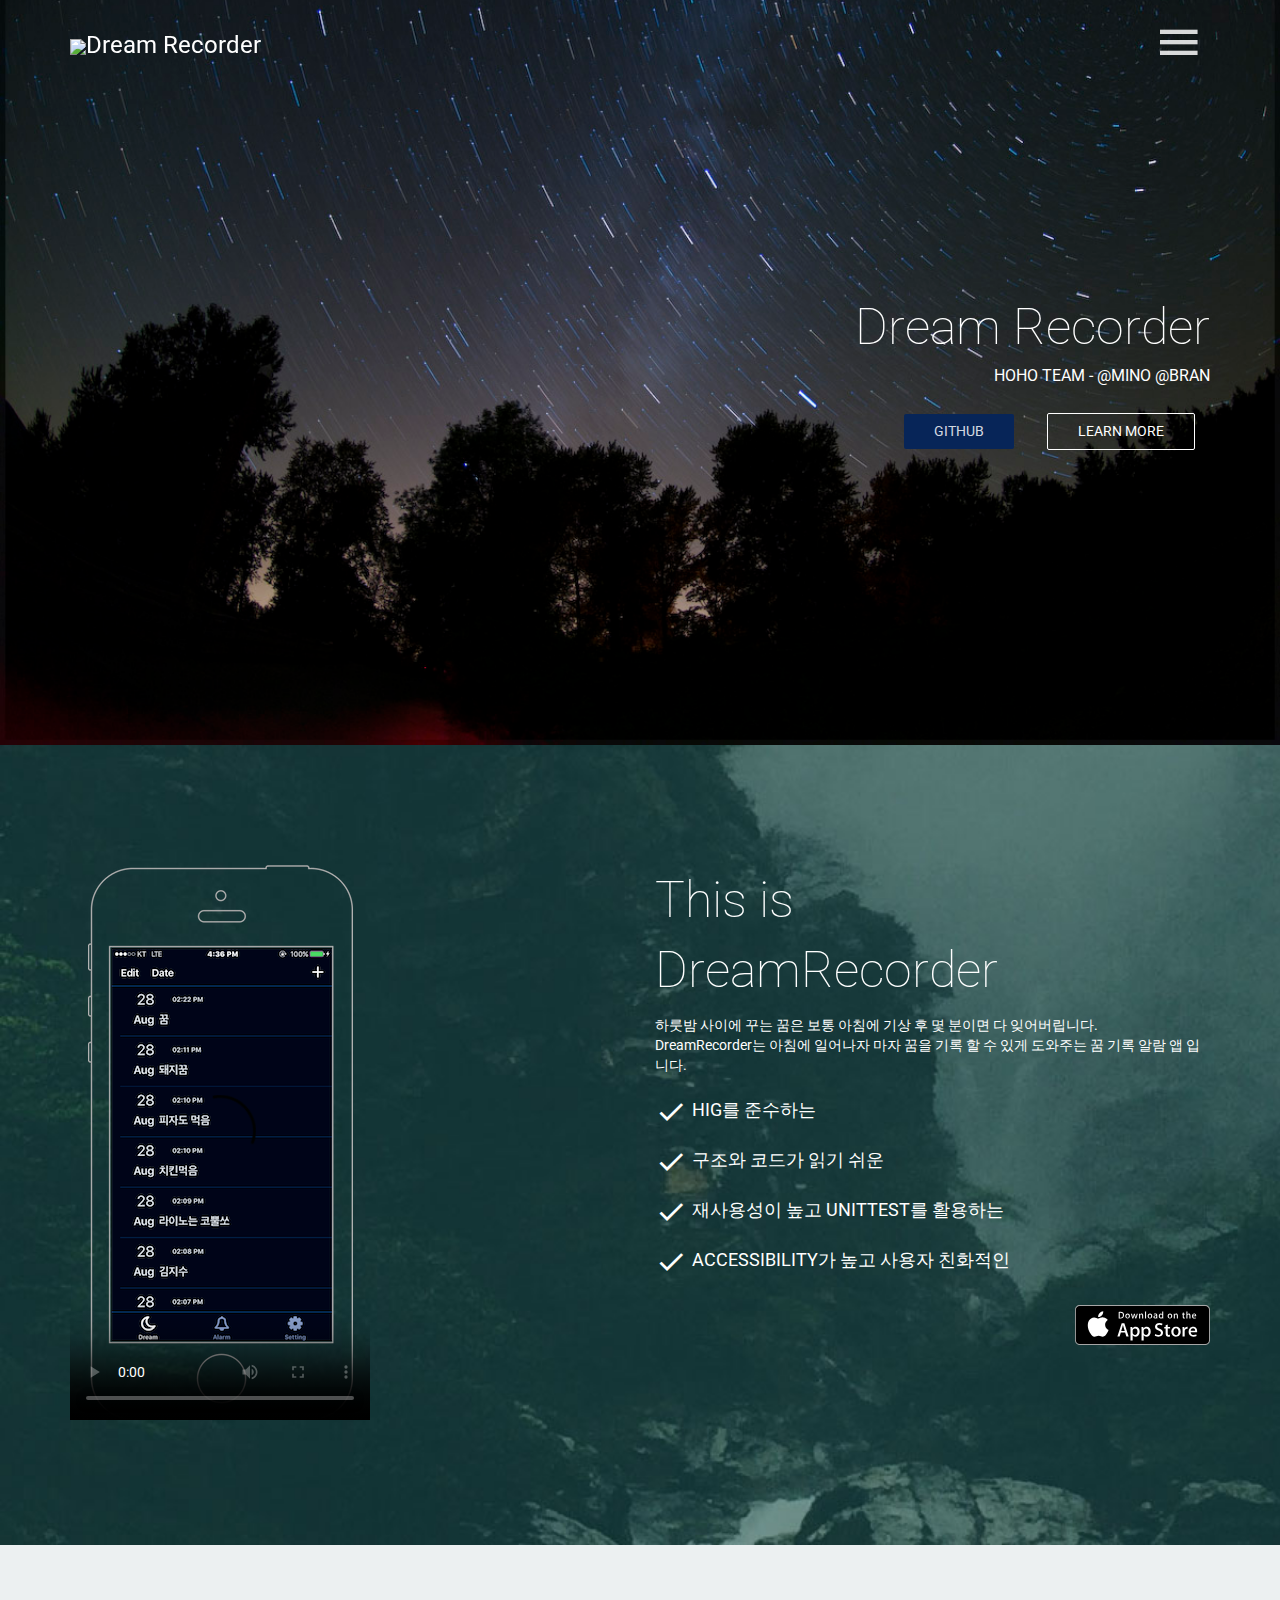
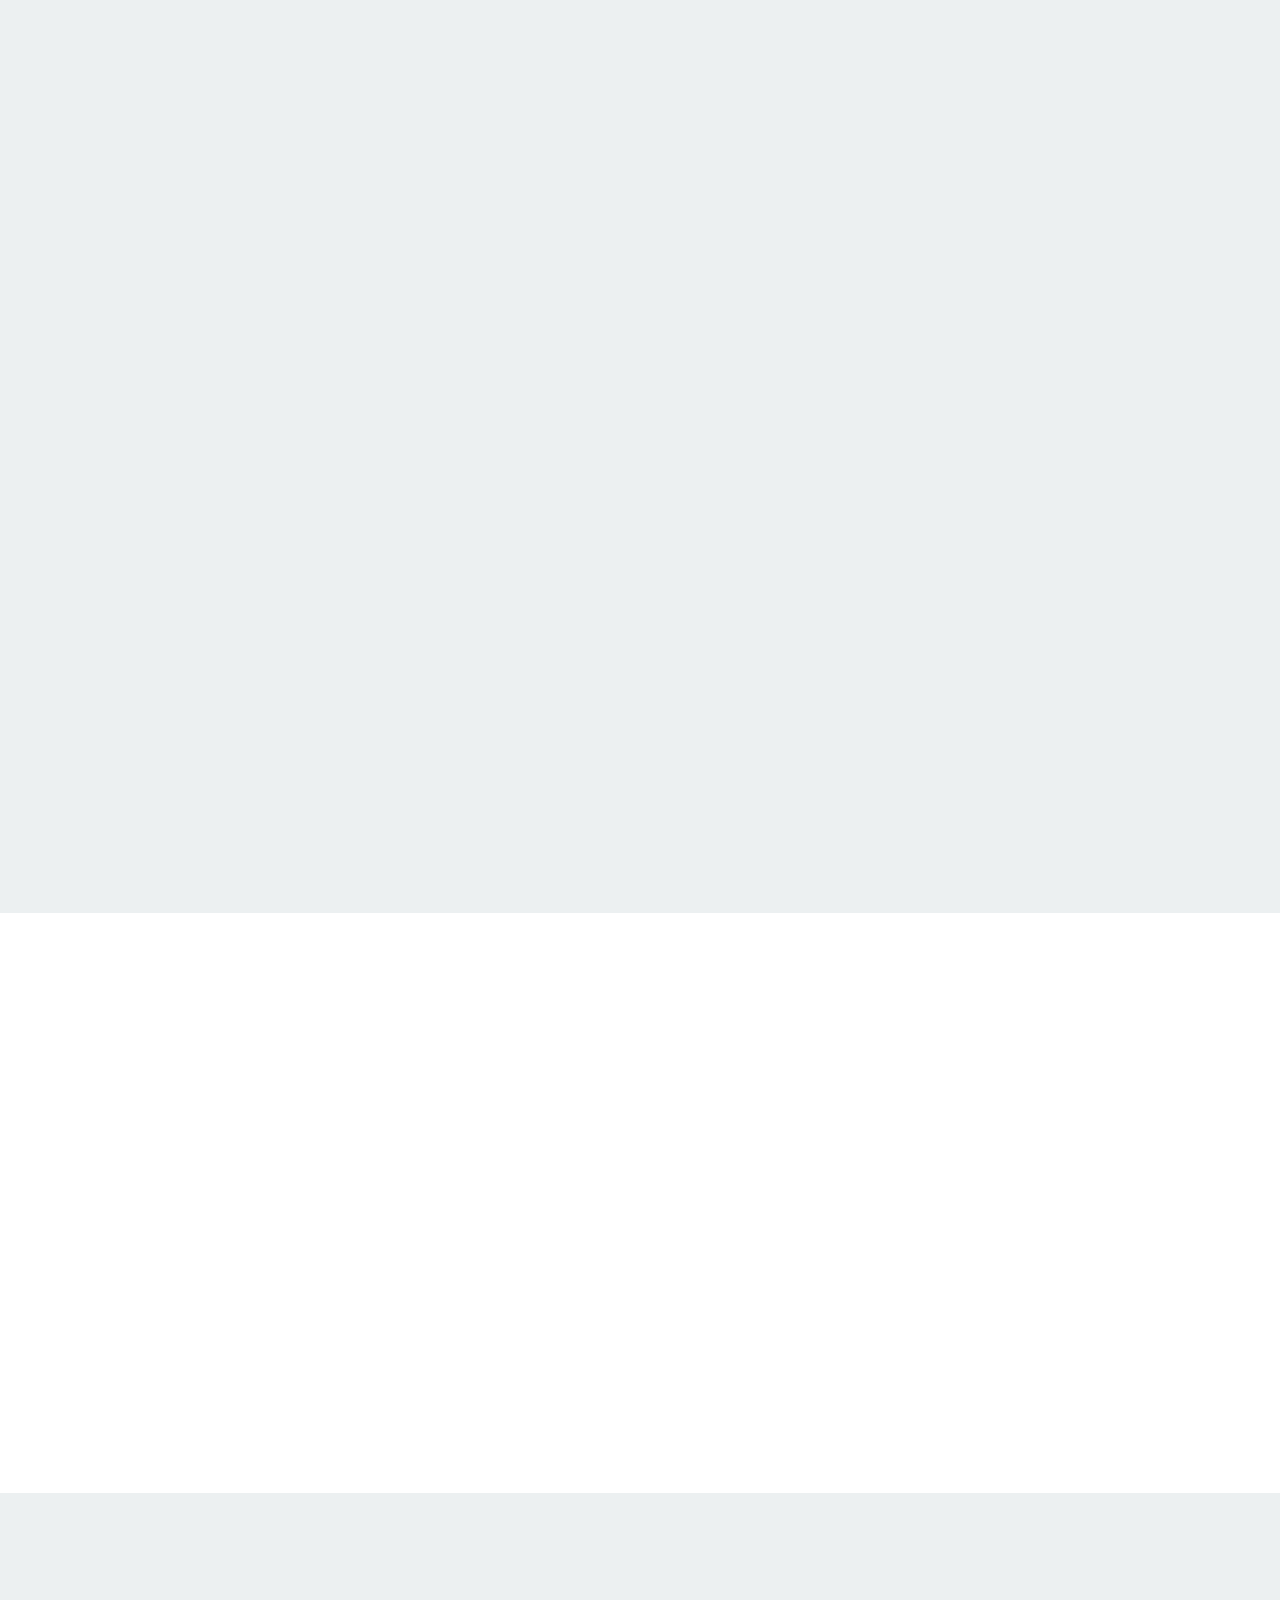
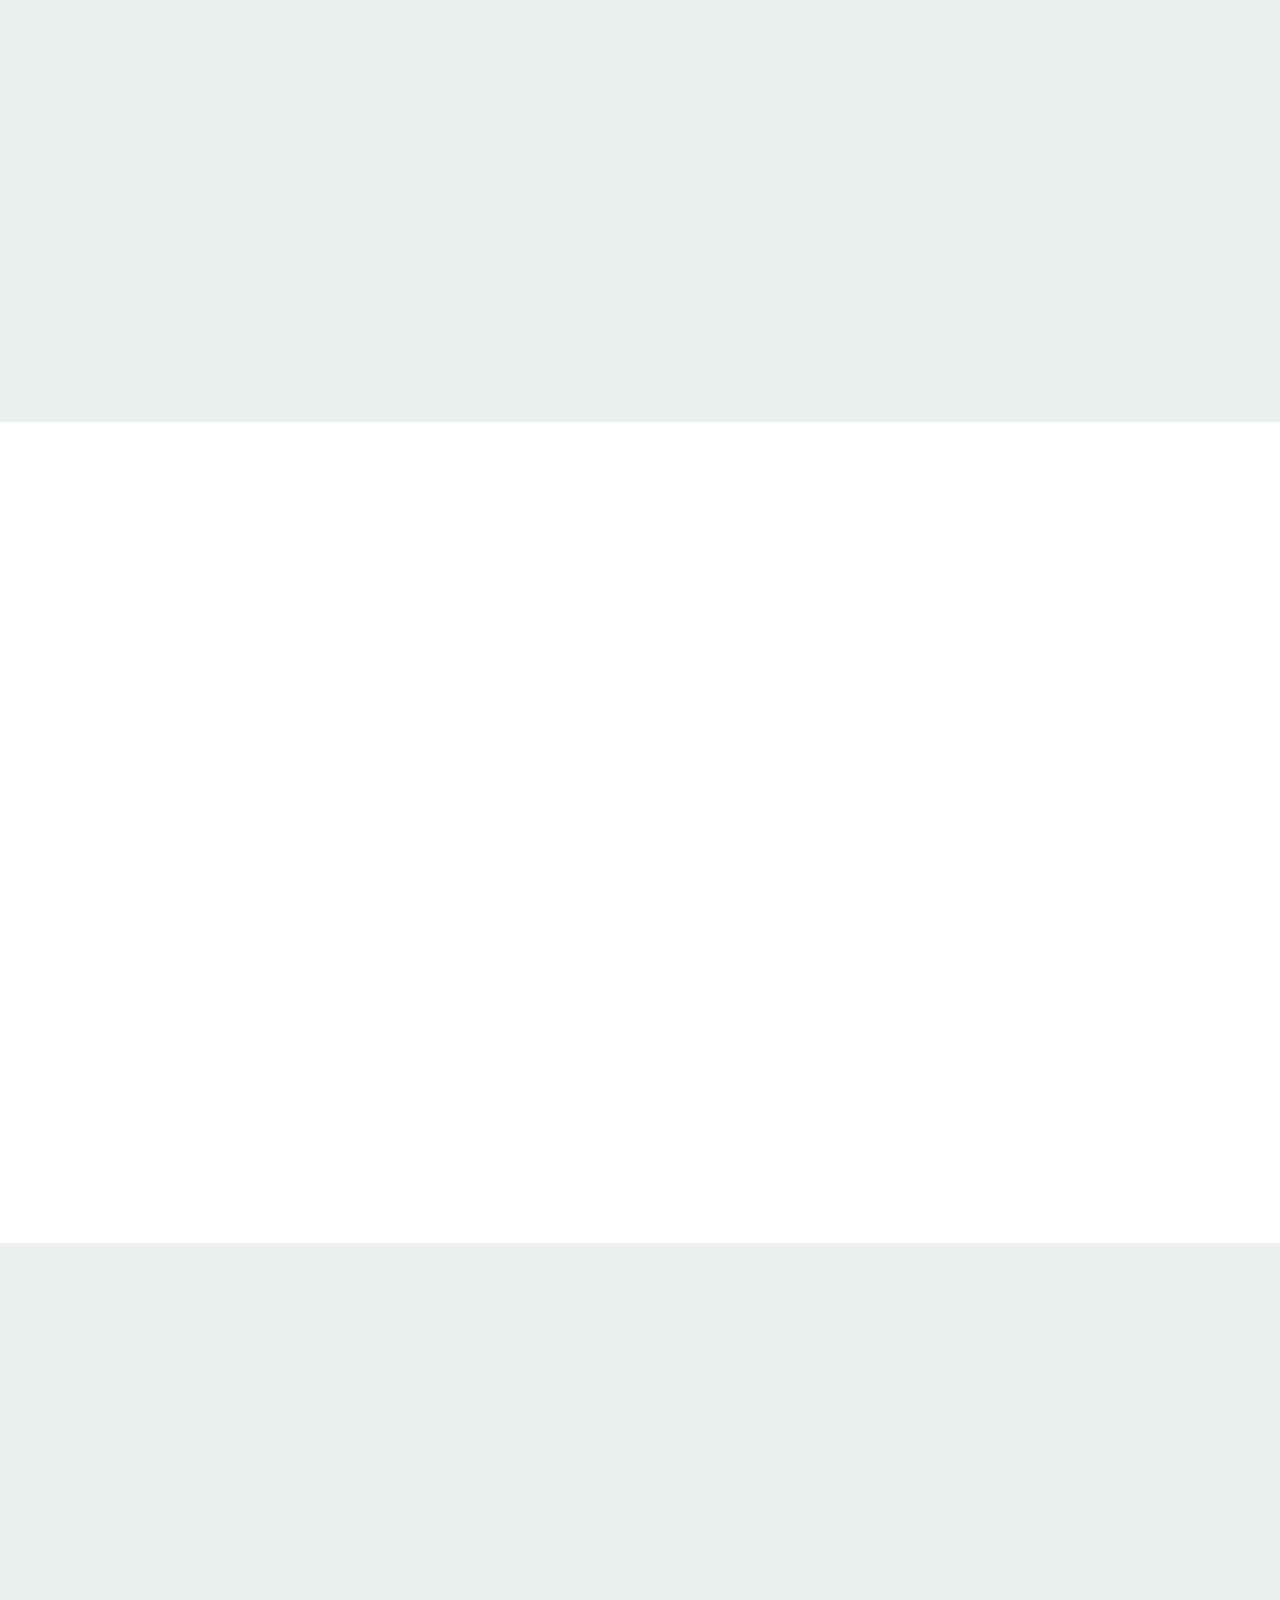
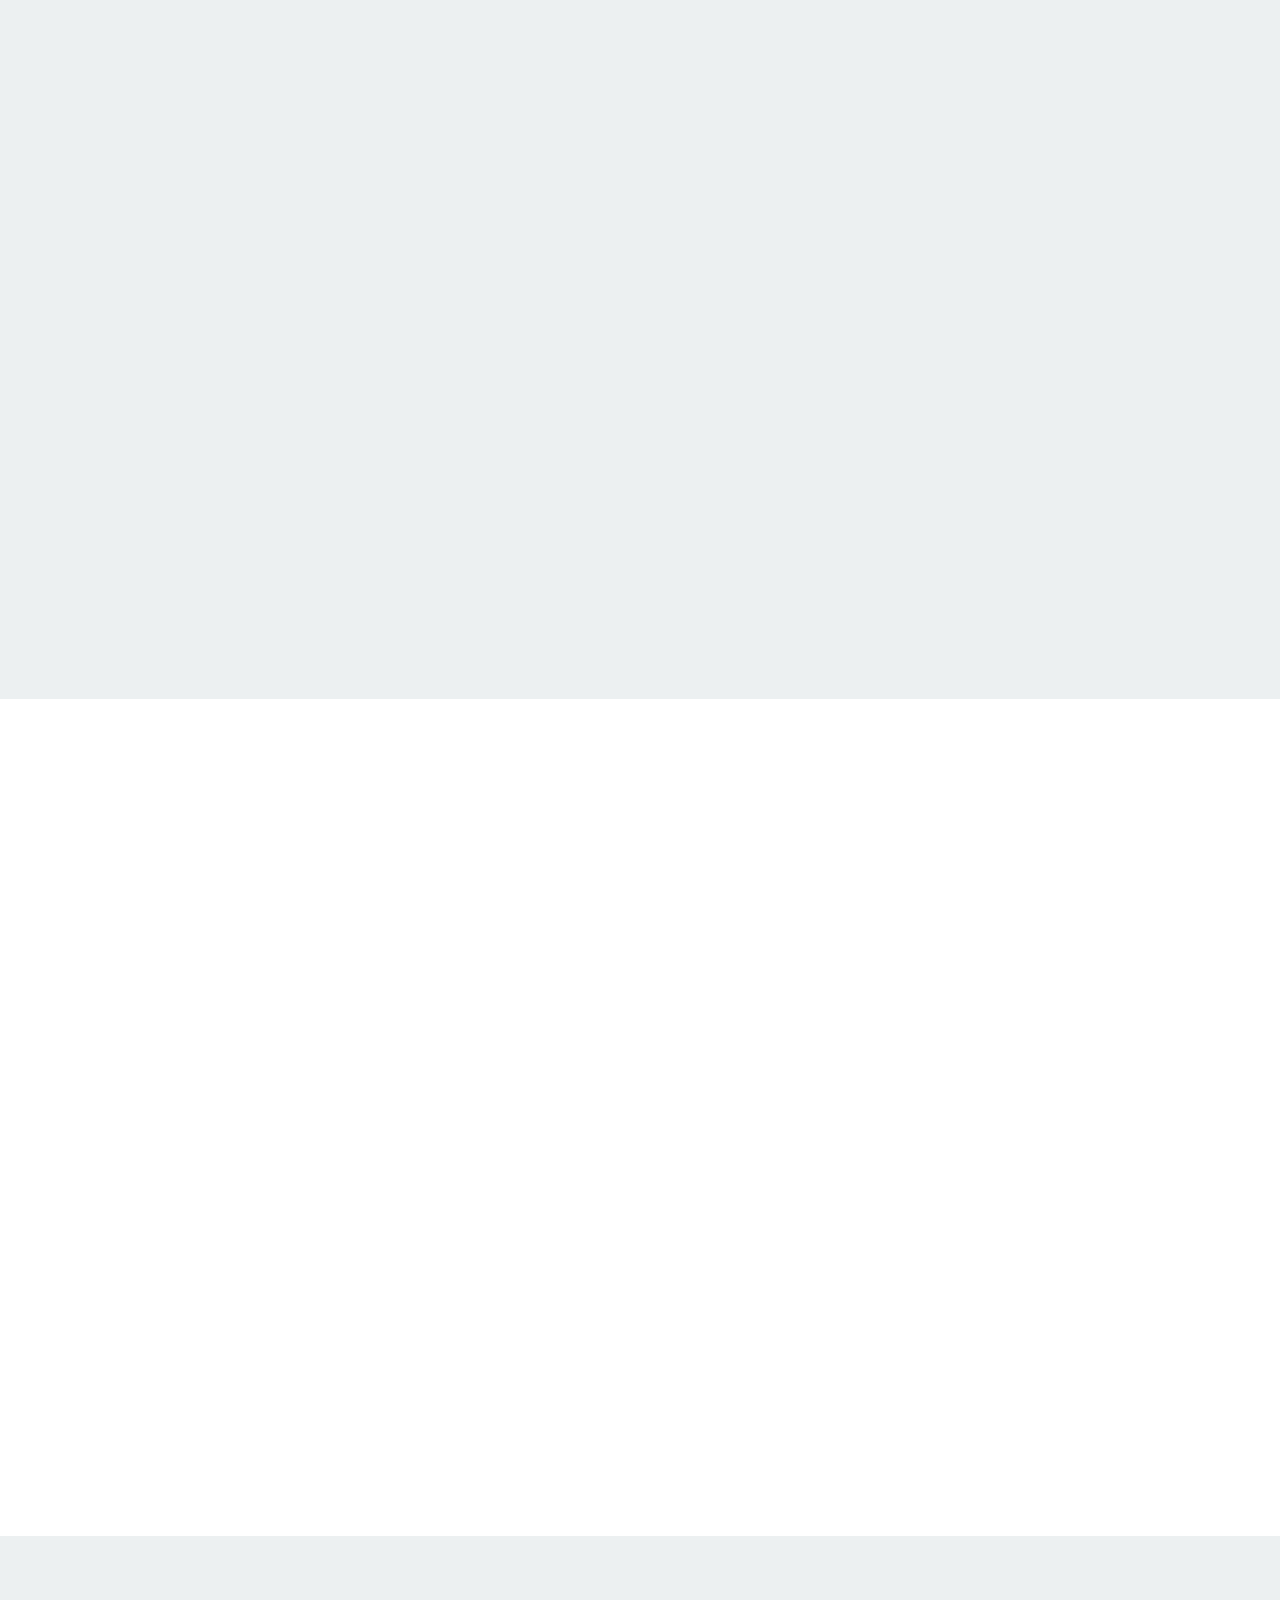
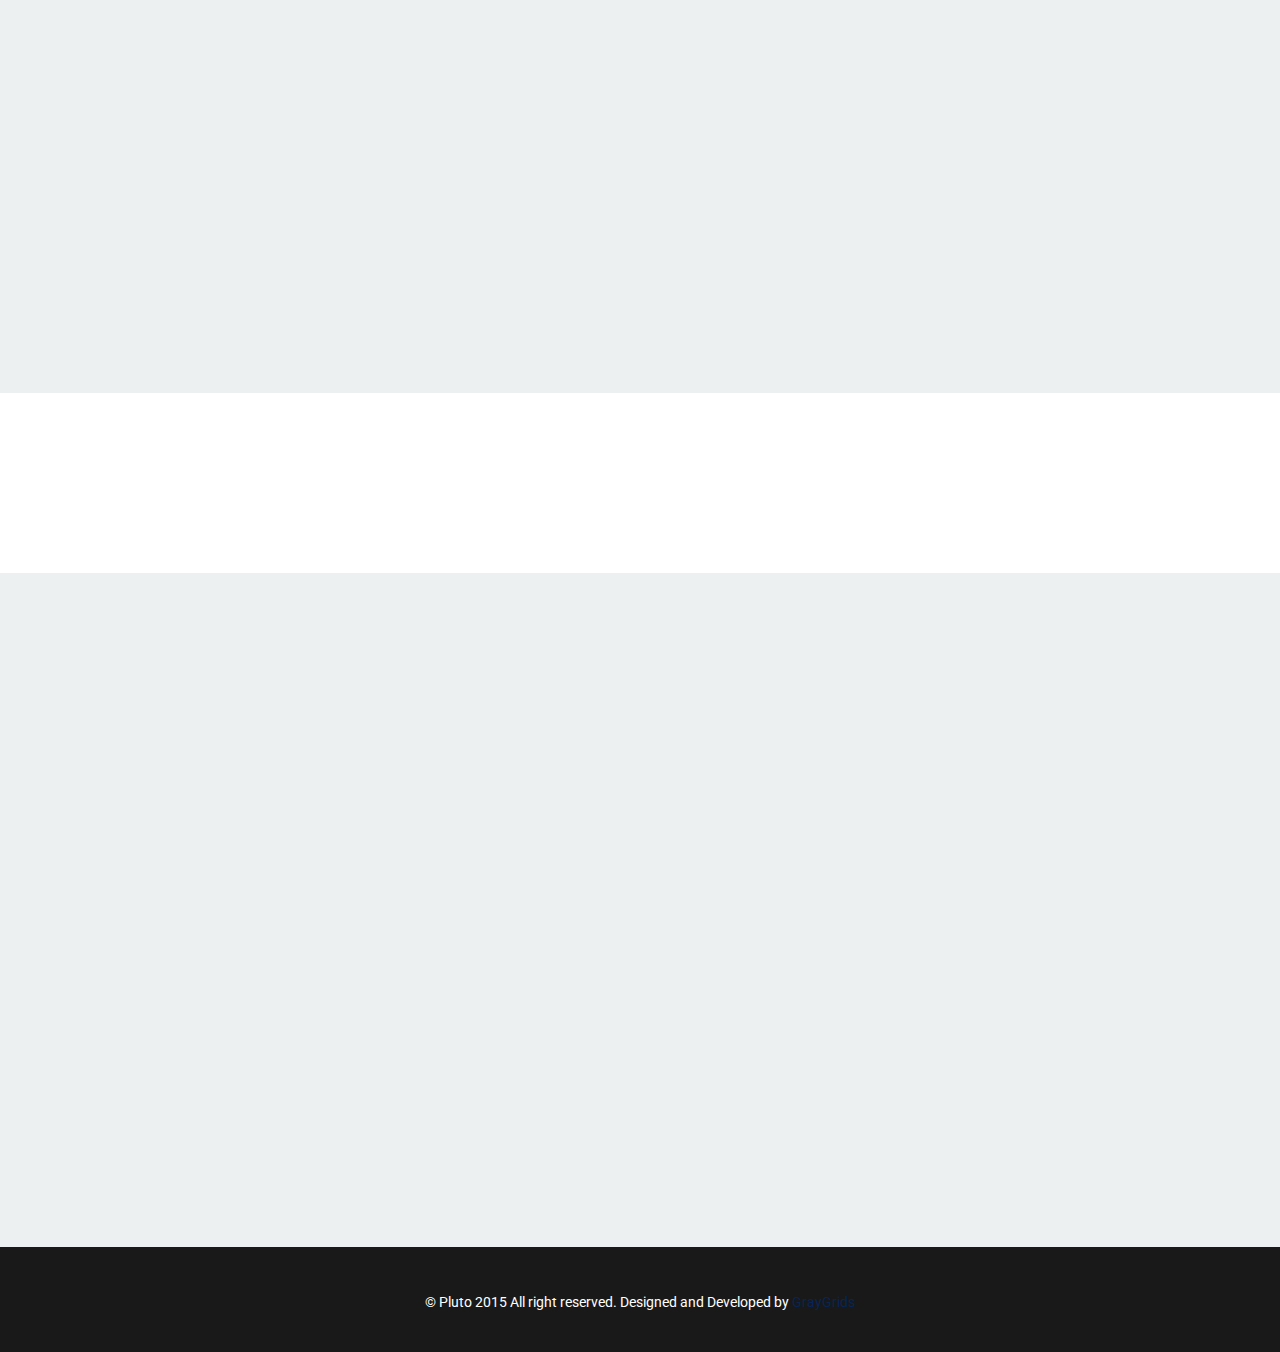
==== commit 156d7c06: "feature: update docs" ====
--- a/docs/index.html
+++ b/docs/index.html
@@ -24,15 +24,22 @@
 
 <div class="navbar navbar-invers menu-wrap">
   <div class="navbar-header text-center">
-    <a class="navbar-brand logo-right" href="javascript:void(0)"><img src="image/icon/app_icon_small.png">DreamRecorder</a>
+    <a class="navbar-brand logo-right" href="javascript:void(0)">DreamRecorder</a>
   </div>
   <ul class="nav navbar-nav main-navigation">
     <li class="active"><a href="#home">Home</a></li>
-    <li><a href="#features">Features</a></li>
     <li><a href="#why">Intro</a></li>
-    <li><a href="#main-features">User Interface</a></li>
+    <li>-</li>
+    <li><a href="#main-features-userinterface">User Interface</a></li>
+    <li><a href="#main-features-extensions">Extensions</a></li>
+    <li><a href="#main-features-accessibility">accessibility</a></li>
+    <li>-</li>
     <li><a href="#features">Design Pattern</a></li>
-    <li><a href="#screenshot">Code Refactoring</a></li>
+    <li><a href="#other-features">Code Refactoring</a></li>
+    <li><a href="#screenshot">Code Coverage</a></li>
+    <li>-</li>
+    <li><a href="#clients">Spec</a></li>
+    <li><a href="#contact">Contact</a></li>
   </ul>
   <button class="close-button" id="close-button">Close Menu</button>
 </div>
@@ -100,7 +107,7 @@
     </div>
   </section>
 
-  <section id="main-features" class="section main-feature-gray">
+  <section id="main-features-userinterface" class="section main-feature-gray">
     <div class="container">
 
       <div class="row">
@@ -153,7 +160,7 @@
     </div>
   </section>
 
-  <section id="main-features" class="section">
+  <section id="main-features-extensions" class="section">
     <div class="container">
 
       <div class="row">
@@ -189,7 +196,7 @@
     </div>
   </section>
 
-  <section id="main-features" class="section main-feature-gray">
+  <section id="main-features-accessibility" class="section main-feature-gray">
     <div class="container">
 
       <div class="row">
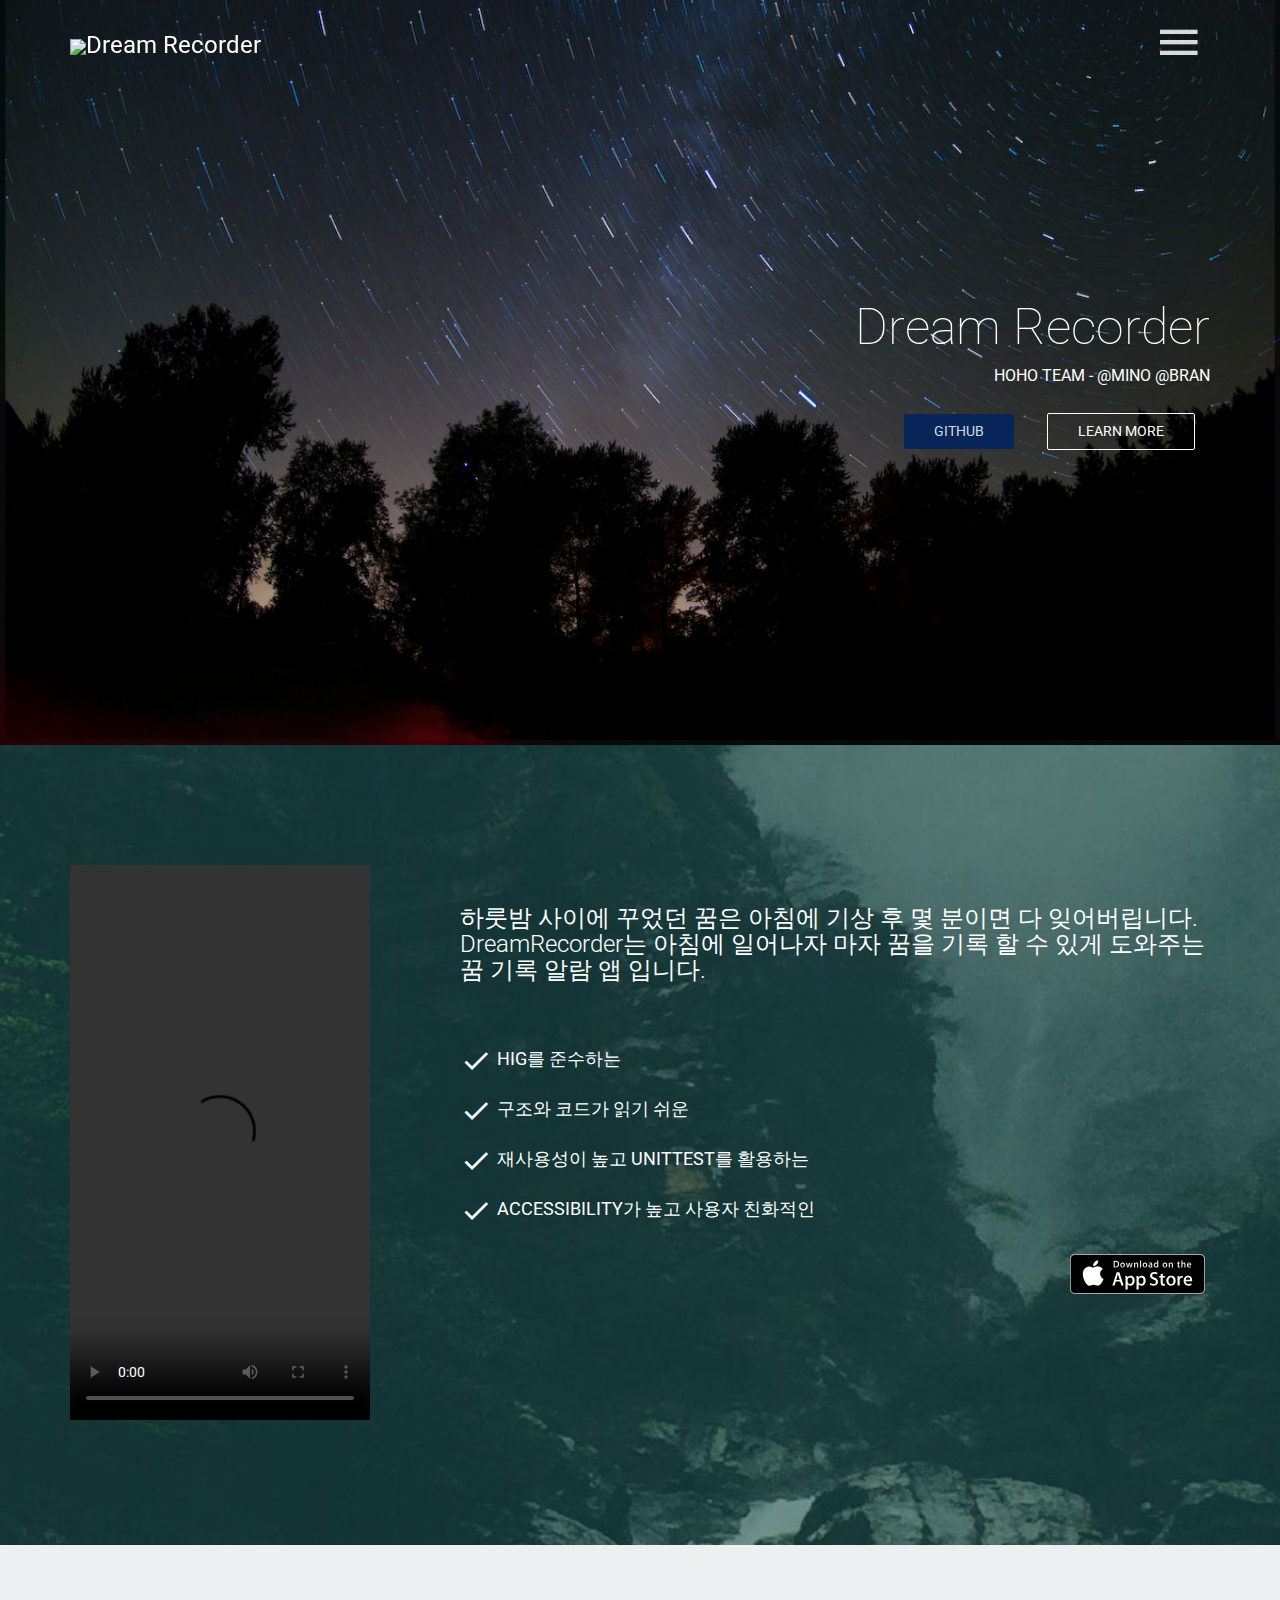
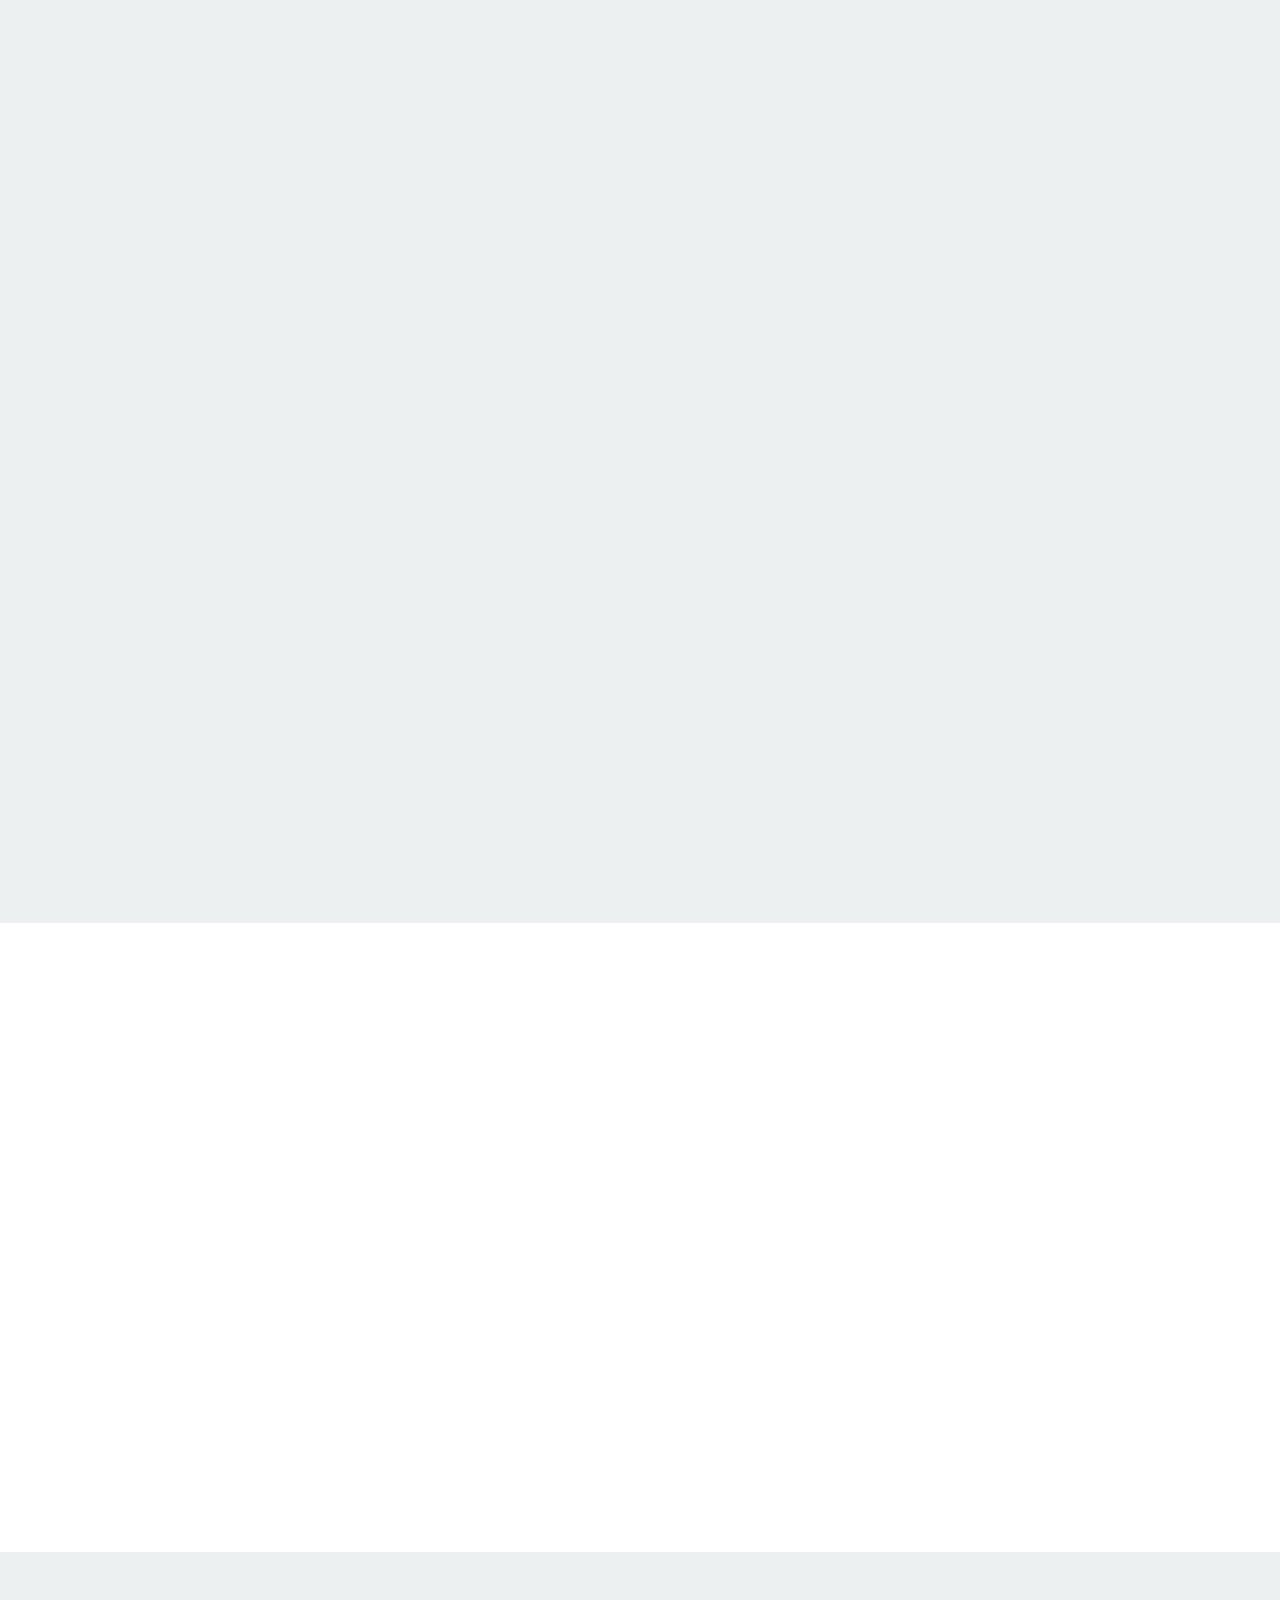
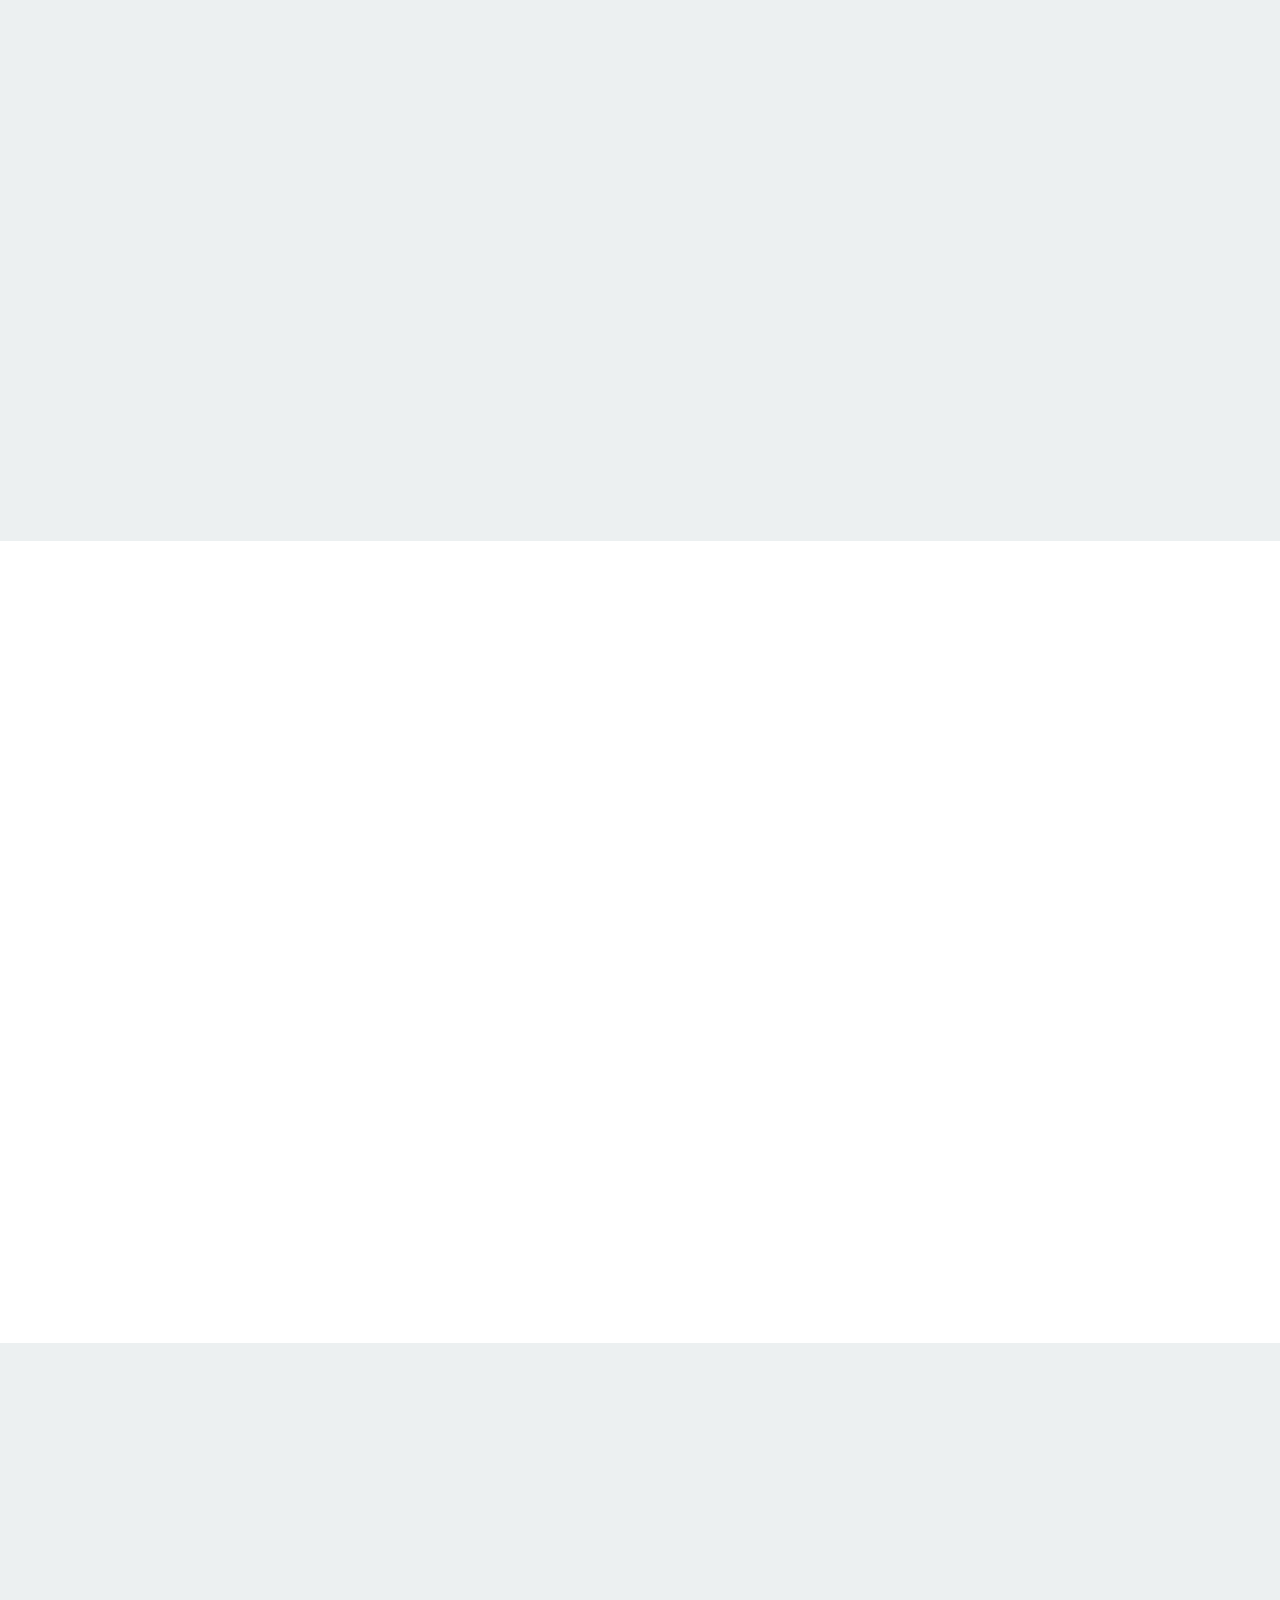
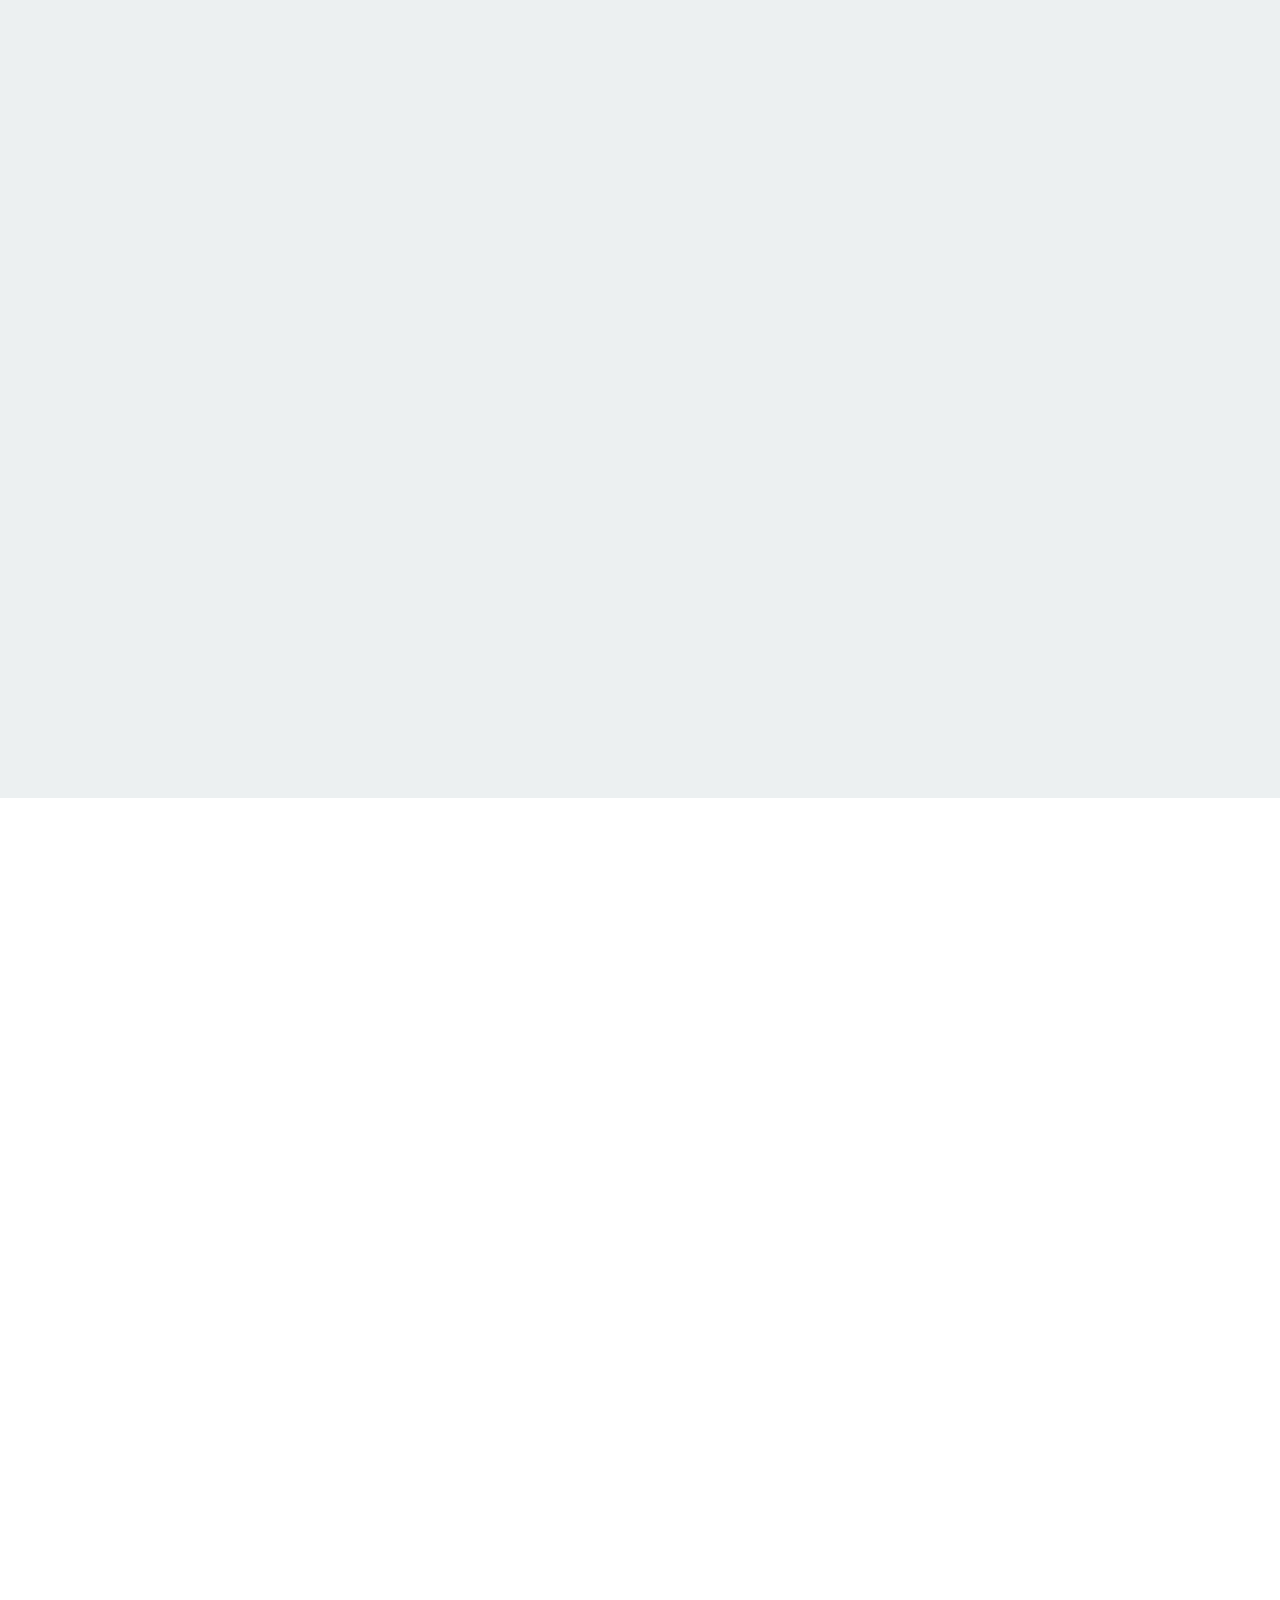
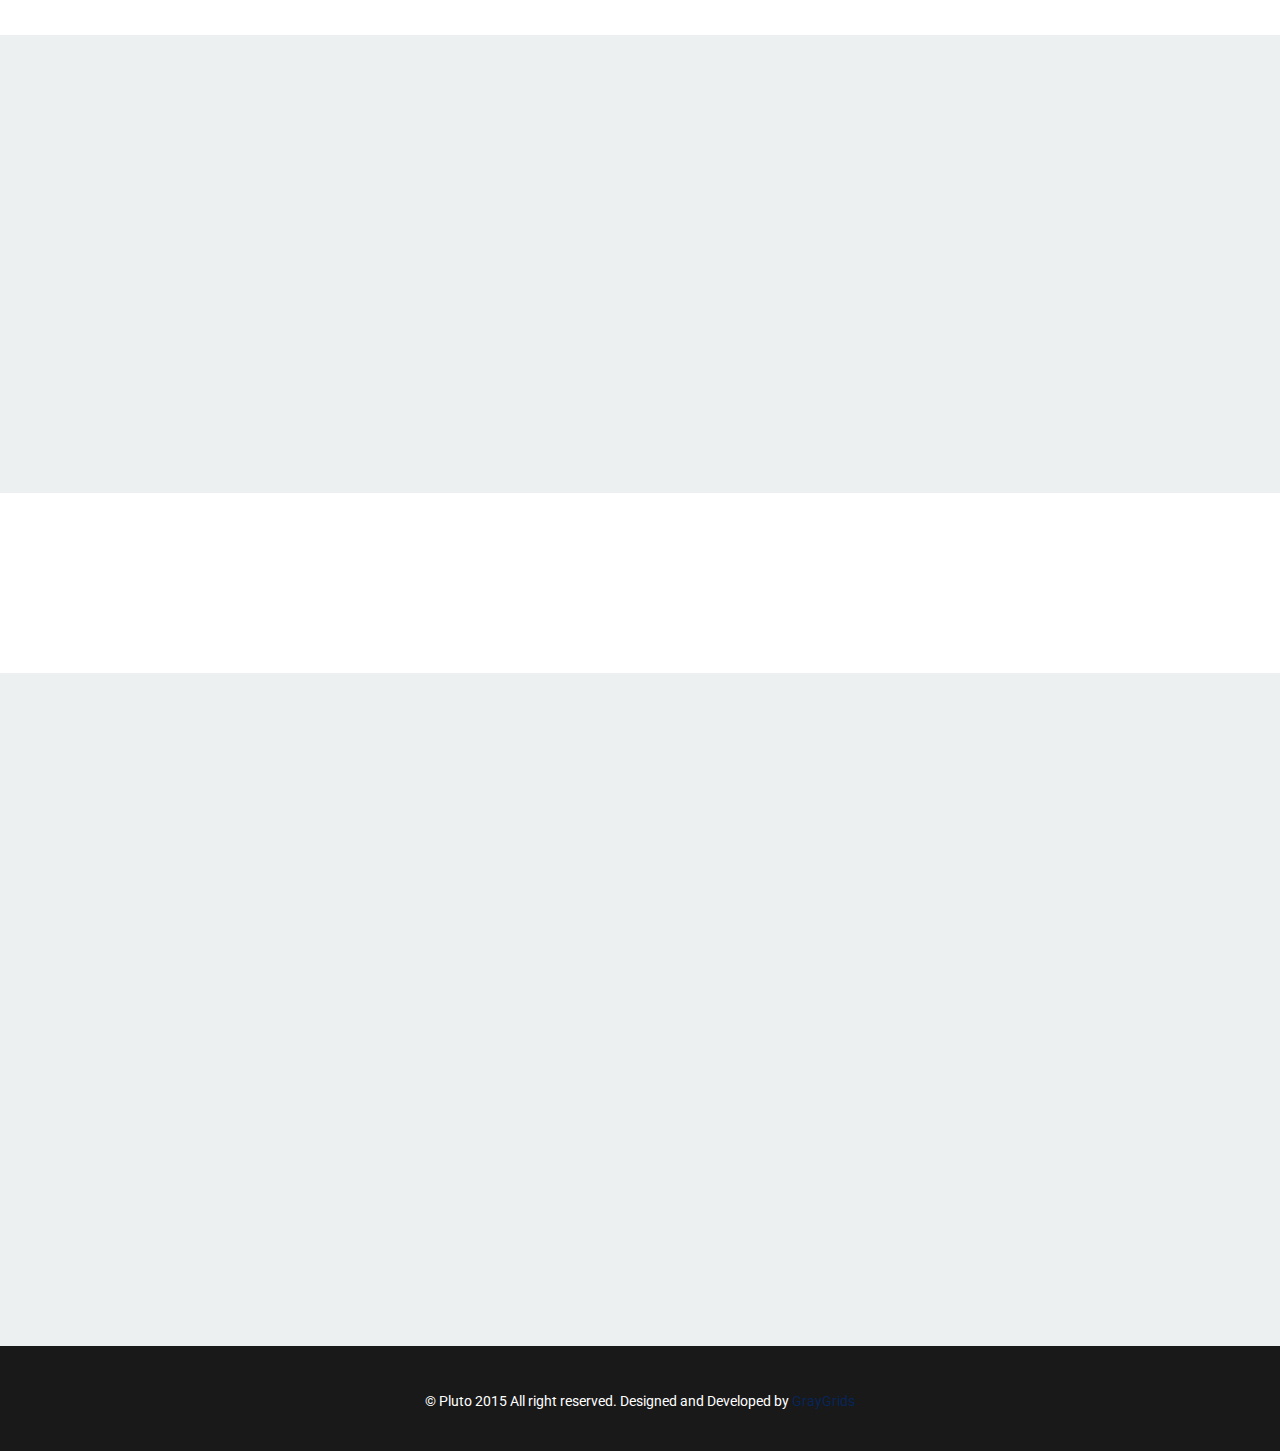
==== commit 454c8fa9: "Merge branch 'master' of https://github.com/minomi/DreamRecorder" ====
--- a/docs/index.html
+++ b/docs/index.html
@@ -7,7 +7,7 @@
   <meta name="keywords" content="Bootstrap, Landing page, Template, Registration, Landing">
   <meta name="viewport" content="width=device-width, initial-scale=1, maximum-scale=1">
   <meta name="author" content="Grayrids">
-  <title>Pluto - Material UI Inspired Bootstrap Template</title>
+  <title>DreamRecorder by hoho</title>
 
   <link href="css/bootstrap.min.css" rel="stylesheet">
   <!-- Font Awesome CSS -->
@@ -53,7 +53,7 @@
         <div class="navbar navbar-inverse sticky-navigation navbar-fixed-top" role="navigation" data-spy="affix" data-offset-top="200">
           <div class="container">
             <div class="navbar-header">
-              <a class="logo-left " href="index.html"><img src="img/icon/app_small.png" width="50"></i>Dream Recorder</a>
+              <a class="logo-left " href="index.html"><img src="https://raw.githubusercontent.com/minomi/DreamRecorder/master/docs/img/app_small.png" width="50"></i>Dream Recorder</a>
             </div>
             <div class="navbar-right">
               <button class="menu-icon"  id="open-button">
@@ -77,21 +77,24 @@
 
       <div class="row">
 
-        <div class="col-md-6 col-sm-6 wow fadeInRight" data-wow-duration="1000ms" data-wow-delay="300ms">
-
-          <video poster="img/features/img1.png" width="300" height="555" controls="controls">
-            <source src="movie/DreamRecorderMovie.mp4" type="video/mp4" />
+        <div class="col-md-4 col-sm-4 wow fadeInRight" data-wow-duration="1000ms" data-wow-delay="300ms">
+
+          <video width="300" height="555" controls="controls">
+            <source src="movie/appMovie.mp4" type="video/mp4" />
           </video>
 
         </div>
 
-        <div class="col-md-6 col-sm-6 wow fadeInLeft" data-wow-duration="1000ms" data-wow-delay="300ms">
+        <div class="col-md-8 col-sm-8 wow fadeInLeft" data-wow-duration="1000ms" data-wow-delay="300ms">
           <div class="pull-left content">
-            <h2>This is<br>DreamRecorder</h2>
-            <p>
-              하룻밤 사이에 꾸는 꿈은 보통 아침에 기상 후 몇 분이면 다 잊어버립니다.<br>
-              DreamRecorder는 아침에 일어나자 마자 꿈을 기록 할 수 있게 도와주는 꿈 기록 알람 앱 입니다.<br>
-            </p>
+            <!-- <h2><br>DreamRecorder</h2> -->
+            <br>
+            <h3>
+              하룻밤 사이에 꾸었던 꿈은 아침에 기상 후 몇 분이면 다 잊어버립니다.<br>
+              DreamRecorder는 아침에 일어나자 마자 꿈을 기록 할 수 있게 도와주는<br>
+              꿈 기록 알람 앱 입니다.<br>
+            </h3>
+            <br><br>
             <ul class="list-item">
               <li><i class="mdi-action-done"></i>HIG를 준수하는</li>
               <li><i class="mdi-action-done"></i>구조와 코드가 읽기 쉬운</li>
@@ -115,48 +118,60 @@
           <div class="feature-item">
             <h3 class="title-small">
               User Interface
-            </h3>
+            </h3><br>
             <h4> Peek and Pop </h4>
             <p>
-              3D Touch를 통해 AlarmListViewController의 UITableView에 있는 UITableViewCell은 해당 내용을 일시적으로 보여줍니다.
+              - 3D Touch를 통해 Dream(Alarm)ListViewController의 UITableView에 있는 UITableViewCell은 해당 내용을 일시적으로 보여줍니다.
             </p><br>
             <h4> Audio </h4>
-            <p>
-              번들로 제공되는 알람음 또는 사용자 미디어 파일을 알람 소리로 설정/재생 할 수 있습니다.
-            </p><br>
+            <p>- 마이크 접근을 통해 음성인식으로 하루의 꿈을 기록할 수 있습니다.</p>
+            <p>- 번들로 제공되는 알람음 또는 사용자 미디어 파일을 알람 소리로 재생 할 수 있습니다.</p>
+            <br>
+            <h4> Feedback </h4>
+            <p>- 꿈 기록간에 일정시간동안 오디오 입력이 없으면 사용자에게 일어날 일(음성 입력 중지)에 대해 알려줍니다.</p>
+            <p>- 활성화 된 알람을 클릭하면 남은 시간을 실시간으로 볼 수 있도록 UILabel를 통해 보여줍니다.</p>
+            <br>
+            <h4> Gesture </h4>
+            <p>- AlarmStateViewController에서는 UIPanGestureRecognizer를 활용하여 사용자가 한방향으로 Swipe를 할 경우에 UIViewController를 Dismiss시킵니다.</p>
+            <br>
             <h4> Data Entry </h4>
-            <p>
-              UITextField뿐만아니라 가능하면 UIDatePicker나 UITableView(아이템 리스트를 위한)를 제공합니다.
-            </p><br>
-            <h4> Feedback </h4>
-            <p>
-              꿈 기록간에 일정시간동안 오디오 입력이 없으면 사용자에게 일어날 일(음성 입력 중지)에 대해 알려줍니다.
-            </p><br>
-            <h4> Gesture </h4>
-            <p>
-              AlarmStateViewController에서는 UIPanGestureRecognizer를 활용하여 사용자가 한방향으로 Swipe를 할 경우에 UIViewController를 Dismiss시킵니다.
-            </p><br>
-            <h4> Navigation </h4>
-            <p>
-              독립된 꿈기록, 알람 그리고 설정페이지는 UITabbarController를 통해서 Flat navigation.
-              꿈 자세히 보기나 알람 상태보기의 경우 UINavigationController를 통해서 Hierarchical navigation.
-            </p>
-          </div>
-        </div>
-
+            <p>- 가능하다면 선택지들, 합리적인 디폴트 값을 제공하고 필요할 때만 텍스트 필드를 요구합니다.</p>
+            <p>- UITextField뿐만아니라 UIDatePicker나 UITableView(아이템 리스트를 위한)를 제공합니다.</p>
+          </p>
+          </div>
+        </div>
         <div class="col-md-3 col-sm-3 wow fadeInRight" data-wow-duration="1000ms" data-wow-delay="300ms">
-          <img src="img/userinterface/peekandpop.gif" class="img-responsive" alt="" width="200" height="100">
+          <center>
+            <img src="https://raw.githubusercontent.com/minomi/DreamRecorder/master/docs/img/features/gesture.GIF" class="img-responsive" alt="" width="200" height="100">
+            <h5>Gesture</h5>
+            <br>
+          </center>
         </div>
         <div class="col-md-3 col-sm-3 wow fadeInRight" data-wow-duration="1000ms" data-wow-delay="300ms">
-          <img src="img/userinterface/feedback.gif" class="img-responsive" alt="" width="200" height="100">
+          <center>
+            <img src="https://raw.githubusercontent.com/minomi/DreamRecorder/master/docs/img/features/dataentry.GIF" class="img-responsive" alt="" width="200" height="100">
+            <h5>Data Entry</h5>
+            <br>
+          </center>
         </div>
         <div class="col-md-3 col-sm-3 wow fadeInRight" data-wow-duration="1000ms" data-wow-delay="300ms">
-          <img src="img/userinterface/gesture.gif" class="img-responsive" alt="" width="200" height="100">
-        </div>
-
-
-      </div>
-
+          <center>
+            <img src="https://raw.githubusercontent.com/minomi/DreamRecorder/master/docs/img/features/peekandpop.GIF" class="img-responsive" alt="" width="200" height="100">
+            <h5>Peek and Pop</h5>
+            <br>
+          </center>
+        </div>
+        <div class="col-md-3 col-sm-3 wow fadeInRight" data-wow-duration="1000ms" data-wow-delay="300ms">
+          <center>
+            <img src="https://raw.githubusercontent.com/minomi/DreamRecorder/master/docs/img/features/feedback.GIF" class="img-responsive" alt="" width="200" height="100">
+            <h5>Audio & Feedback</h5>
+            <br>
+          </center>
+        </div>
+
+
+
+      </div>
     </div>
   </section>
 
@@ -165,10 +180,19 @@
 
       <div class="row">
         <div class="col-md-3 col-sm-3 wow fadeInLeft" data-wow-duration="1000ms" data-wow-delay="300ms">
-          <img src="img/extension/quickaction.gif" class="img-responsive" alt="" width="187" height="333">
+          <center>
+            <img src="https://raw.githubusercontent.com/minomi/DreamRecorder/master/docs/img/features/widget.GIF" class="img-responsive" alt="" width="187" height="333">
+            <h5>Widget & Quick Action</h5>
+            <br>
+          </center>
+
         </div>
         <div class="col-md-3 col-sm-3 wow fadeInLeft" data-wow-duration="1000ms" data-wow-delay="300ms">
-          <img src="img/extension/sharing.gif" class="img-responsive" alt="" width="187" height="333">
+          <center>
+            <img src="https://raw.githubusercontent.com/minomi/DreamRecorder/master/docs/img/features/share.GIF" class="img-responsive" alt="" width="187" height="333">
+            <h5>Share</h5>
+            <br>
+          </center>
         </div>
 
         <div class="col-md-6 col-sm-6 wow fadeInRight" data-wow-duration="1000ms" data-wow-delay="300ms">
@@ -178,15 +202,15 @@
             </h3>
             <h4> Home Screen Quick Actions </h4>
             <p>
-              Home Screen Quick Action을 통해 다음 알람의 State창으로 바로 갈 수 있도록 합니다.
+              - Home Screen Quick Action을 통해 다음 알람의 State창으로 바로 갈 수 있도록 합니다.
             </p><br>
             <h4> Widgets </h4>
             <p>
-              Widgets을 통해서 최근 꿈 기록과 다음 알람까지의 남은 시간을 보여줍니다.
+              - Widgets을 통해서 최근 꿈 기록과 다음 알람까지의 남은 시간을 보여줍니다.
             </p><br>
             <h4> Sharing </h4>
             <p>
-              Activity View를 통해 꿈 기록을 간편하게 공유가 가능합니다.
+              - Activity View를 통해 꿈 기록을 간편하게 공유가 가능합니다.
             </p>
           </div>
         </div>
@@ -207,20 +231,23 @@
             </h3>
             <h4> Localizable </h4>
             <p>
-              화면에 표기되는 Label들을 지역화(한국어, 영어, 일본어)를 지원함으로써 UX를 향상시킨다.
+              - 화면에 표기되는 Label들을 지역화(한국어, 영어, 일본어)하여 UX를 향상시킵니다.
+
             </p><br>
             <h4> Accessibility </h4>
-            <p>
-              커스텀 뷰의 사용과 사용자가 빠르게 이해할 수 있도록 Accessibility의 접근을 허용/비허용하고 AccessibilityLabel을 설정한다.
-            </p>
-          </div>
-        </div>
-
+            <p>- Larger Text, Bold Text를 포함하여 Accessibility를 지원합니다.</p>
+            <p>- VoiceOver의 경우 AlarmListCell에서 timeLabel을 이상적으로 읽어주도록 description을 설정하였습니다. <a href="https://github.com/minomi/DreamRecorder/issues/75">#75</a></p>
+            <p>- Weekday버튼을 대표하는 UIStackView은 필요(Label역할 or Button역할)에 따라 Accessibility의 접근여부와 적절한 AccessibilityLabel를 반환하도록 만들었습니다. <a href="https://github.com/minomi/DreamRecorder/issues/65">#65</a></p>
+          </div>
+        </div>
+        <div class="col-md-2 col-sm-2 wow fadeInRight" data-wow-duration="1000ms" data-wow-delay="300ms">
+        </div>
         <div class="col-md-3 col-sm-3 wow fadeInRight" data-wow-duration="1000ms" data-wow-delay="300ms">
-          <img src="img/accessibility/localizable.gif" class="img-responsive" alt="">
-        </div>
-        <div class="col-md-3 col-sm-3 wow fadeInRight" data-wow-duration="1000ms" data-wow-delay="300ms">
-          <img src="img/accessibility/accessibility_text.gif" class="img-responsive" alt="">
+          <center>
+            <img src="https://raw.githubusercontent.com/minomi/DreamRecorder/master/docs/img/features/accessibility.png" class="img-responsive" alt="" height="200">
+            <h5>Localizable & Accessibility</h5>
+            <br>
+          </center>
         </div>
 
       </div>
@@ -239,14 +266,12 @@
         <div class="col-md-4 col-sm-6 wow fadeInDown" data-wow-duration="1000ms" data-wow-delay="300ms">
           <div class="features">
             <div class="icon">
-              <i class="mdi-action-settings"></i>
+              <i class="mdi-action-extension"></i>
             </div>
             <div class="features-text">
               <h4>MVC 패턴</h4>
-              <p>
-                Cocoa Touch 프로그래밍에서 기본이 되는 MVC패턴을 사용하고 있습니다.
-                MVC를 준수하기 위해 커스텀 UIView(MultiButton)를 Delegate를 통해 사용자의 반응에는 Controller가 처리할 수 있도록 하였습니다.
-              </p>
+              <p>Cocoa Touch 프로그래밍에서 기본이 되는 MVC패턴을 사용하고 있습니다.</p>
+              <p>MVC를 준수하기 위해 MultiButton(커스텀 뷰)는 Delegate를 통해 사용자의 반응에 Controller가 처리할 수 있도록 하였습니다.</p>
             </div>
           </div>
         </div>
@@ -255,13 +280,13 @@
         <div class="col-md-4 col-sm-6 wow fadeInDown" data-wow-duration="1000ms" data-wow-delay="450ms">
           <div class="features">
             <div class="icon">
-              <i class="mdi-action-done-all"></i>
+              <i class="mdi-image-filter-1"></i>
             </div>
             <div class="features-text">
               <h4>싱글톤</h4>
               <p>
-                자주 또는 앱 전반에 걸쳐 공용되는 인스턴스는 싱글톤으로 구현하였습니다.
-                앱 전반에 걸쳐 영향을 끼치고 하나만 필요한 것: DreamDataStore, AlarmDataStore, AlarmScheduler, SoundManager.
+                앱 전반에 걸쳐 공용되는 객체는 싱글톤으로 구현하였습니다.
+                앱의 생명주기와 함께하고 단 하나의 인스턴스만 필요한 객체들로 이루어져 있습니다.
               </p>
             </div>
           </div>
@@ -270,15 +295,12 @@
         <div class="col-md-4 col-sm-6 wow fadeInDown" data-wow-duration="1000ms" data-wow-delay="550ms">
           <div class="features">
             <div class="icon">
-              <i class="mdi-image-blur-linear"></i>
+              <i class="mdi-action-swap-horiz"></i>
             </div>
             <div class="features-text">
               <h4>델레게이트</h4>
-              <p>
-                UIViewController간의 데이터 공유를 위해 델레게이트 패턴을 활용하였습니다.
-                또한 커스텀 UIView에서 MVC패턴을 유지하기 위해 사용하였습니다.
-                <br><br><br>
-              </p>
+              <p>상호 객체간에 정보를 주고 받기 위한 방법으로 델레게이트 패턴을 사용하였습니다.</p>
+              <p>커스텀 애니메이션을 구현하기 위함, 연관성 있는 UIViewController간 데이터 공유를 위함, MVC패턴을 유지하기 위함 등 다양한 역할을 수행하고 있습니다.</p>
             </div>
           </div>
         </div>
@@ -287,12 +309,14 @@
         <div class="col-md-4 col-sm-6 wow fadeInDown" data-wow-duration="1000ms" data-wow-delay="650ms">
           <div class="features">
             <div class="icon">
-              <i class="mdi-communication-business"></i>
+              <i class="mdi-action-settings-input-antenna"></i>
             </div>
             <div class="features-text">
               <h4>옵저버 패턴</h4>
               <p>
-                애플의 싱글톤으로 만들어진 NotificationCenter를 통해 UIViewController와 DataStore의 결합을 느슨하게 합니다.(loosely coupled)
+                Default NotificationCenter를 통해 UIViewController와 DataStore의 결합을 느슨하게 합니다.(loosely coupled)
+              </p>
+              <p>
                 또한 앱의 생애주기를 함께하여 싱글톤으로 만든 각각의 객체들의 결합도를 느슨하게 만들기 위해 사용하였습니다.
               </p>
             </div>
@@ -303,15 +327,14 @@
         <div class="col-md-4 col-sm-6 wow fadeInDown" data-wow-duration="1000ms" data-wow-delay="750ms">
           <div class="features">
             <div class="icon">
-              <i class="mdi-action-favorite"></i>
+              <i class="mdi-notification-phone-missed"></i>
             </div>
             <div class="features-text">
               <h4>Mediator 패턴</h4>
               <p>
                 많은 수의 UIViewController에서는 중재자 역할을 하는 Manager들에게 적절한 메서드를 호출하도록 합니다.
                 DreamListViewController, AlarmListViewController는 DB에 읽고 쓰는 법을 모르지만 각각의 DataStore가 중재해줍니다.
-                중재역할을 하는 Manager는 앱의 생애주기를 함께하기 때문에 싱글톤으로 구현하였습니다.
-                AlarmDataStore(DB접근), AlarmScheduler(UserNotification), SoundManager(AVPlayer).
+                AlarmDataStore(DB접근), AlarmScheduler(노티피케이션을 CRUD), SoundManager(알람음을 AVPlayer를 통해 제어).
               </p>
             </div>
           </div>
@@ -320,12 +343,13 @@
         <div class="col-md-4 col-sm-6 wow fadeInDown" data-wow-duration="1000ms" data-wow-delay="850ms">
           <div class="features">
             <div class="icon">
-              <i class="mdi-hardware-phonelink"></i>
+              <i class="mdi-maps-layers"></i>
             </div>
             <div class="features-text">
-              <h4>Protocols 패턴 (Adapter)</h4>
+              <h4>번들 패턴</h4>
               <p>
-                UIViewController가 ThemeAppliable이란 프로토콜을 준수하면 UINavigationController와 해당 Controller의 View에 전체 테마를 적용할 수 있습니다.
+                번들 구조를 통해 인터페이스, 지역화 문자열, 알람음 파일 같은 리소스를 포함하고 있다.
+                지역화가 필요하지 않은 알람음 파일은 글로벌 리소스로 관리하고 지역 문자열을 가지고 있는 파일은 각 각의 지역 디렉토리에 관리한다.
               </p>
             </div>
           </div>
@@ -351,7 +375,10 @@
                   Mino & Bran
                 </div>
                 <h3>Protocol 활용</h3>
-                <p>틀을 제공하는 프로토콜과 Extension을 합하여 특정 클래스의 초기구현을 하여 코드라인을 줄였습니다.</p>
+                <p>
+                  프로토콜 기본 구현(Protocol + Extension)을 통해 코드 라인수를 줄이고 기능을 수행하기 위한 역할을 명시하기 위해 사용하였습니다.
+                  ThemeAppliable이란 프로토콜을 준수하면 UINavigationController와 해당 Controller의 View에 테마를 적용할 수 있습니다.
+                </p>
               </div>
             </div>
             <div class="col-md-3 col-sm-6 wow fadeInUp" data-wow-duration="1000ms" data-wow-delay="600ms">
